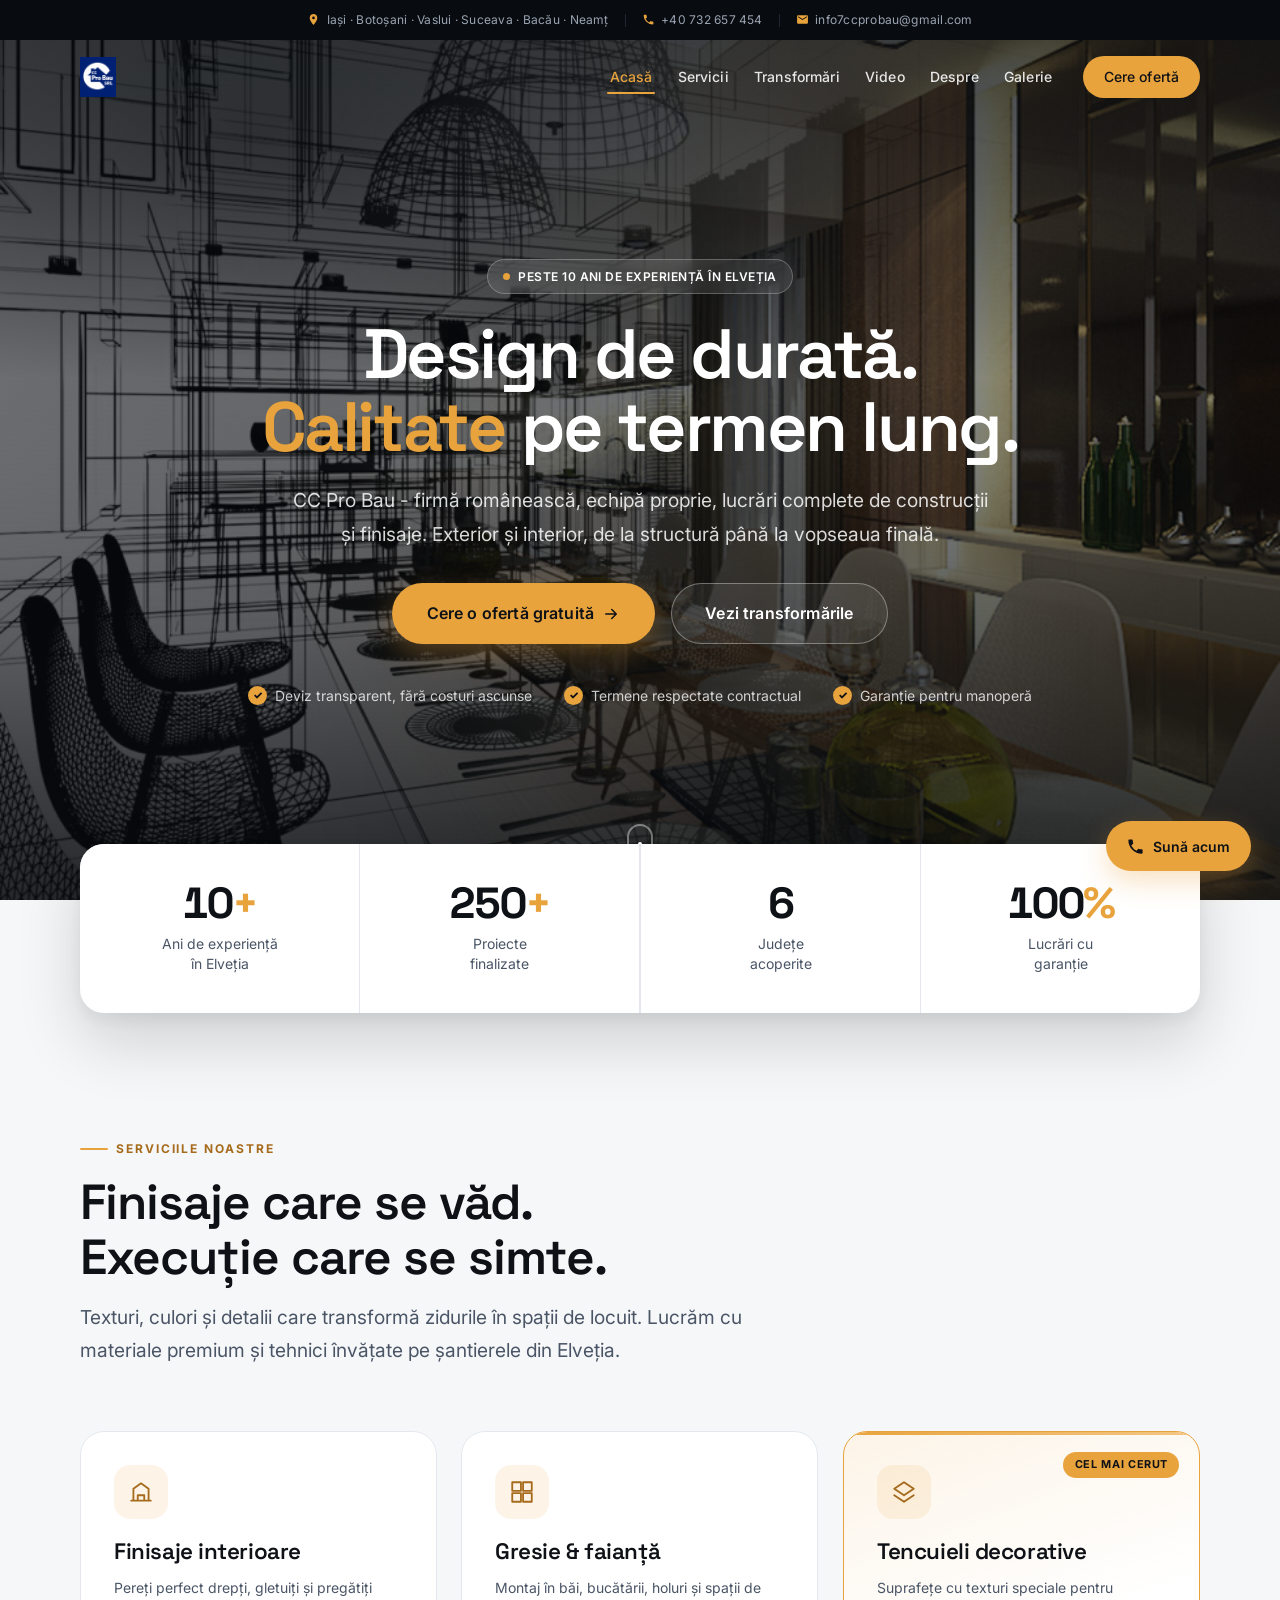
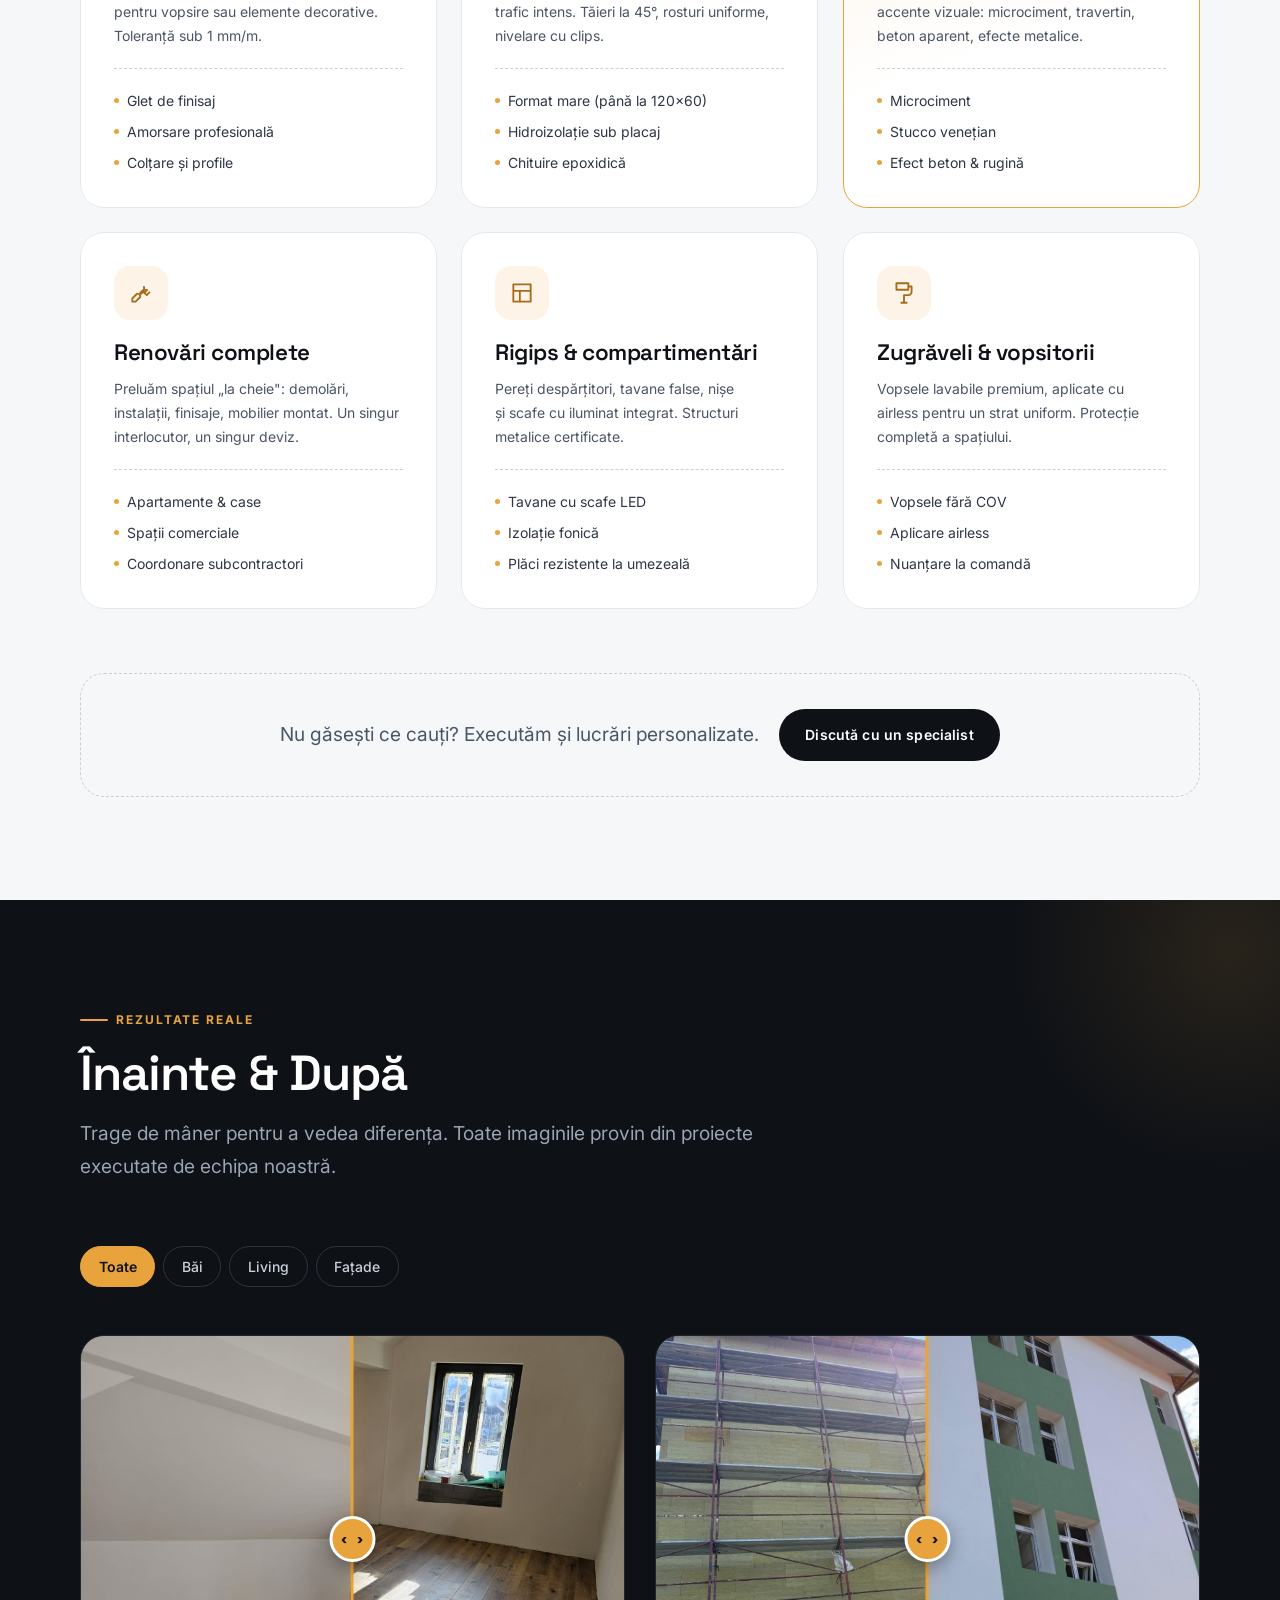
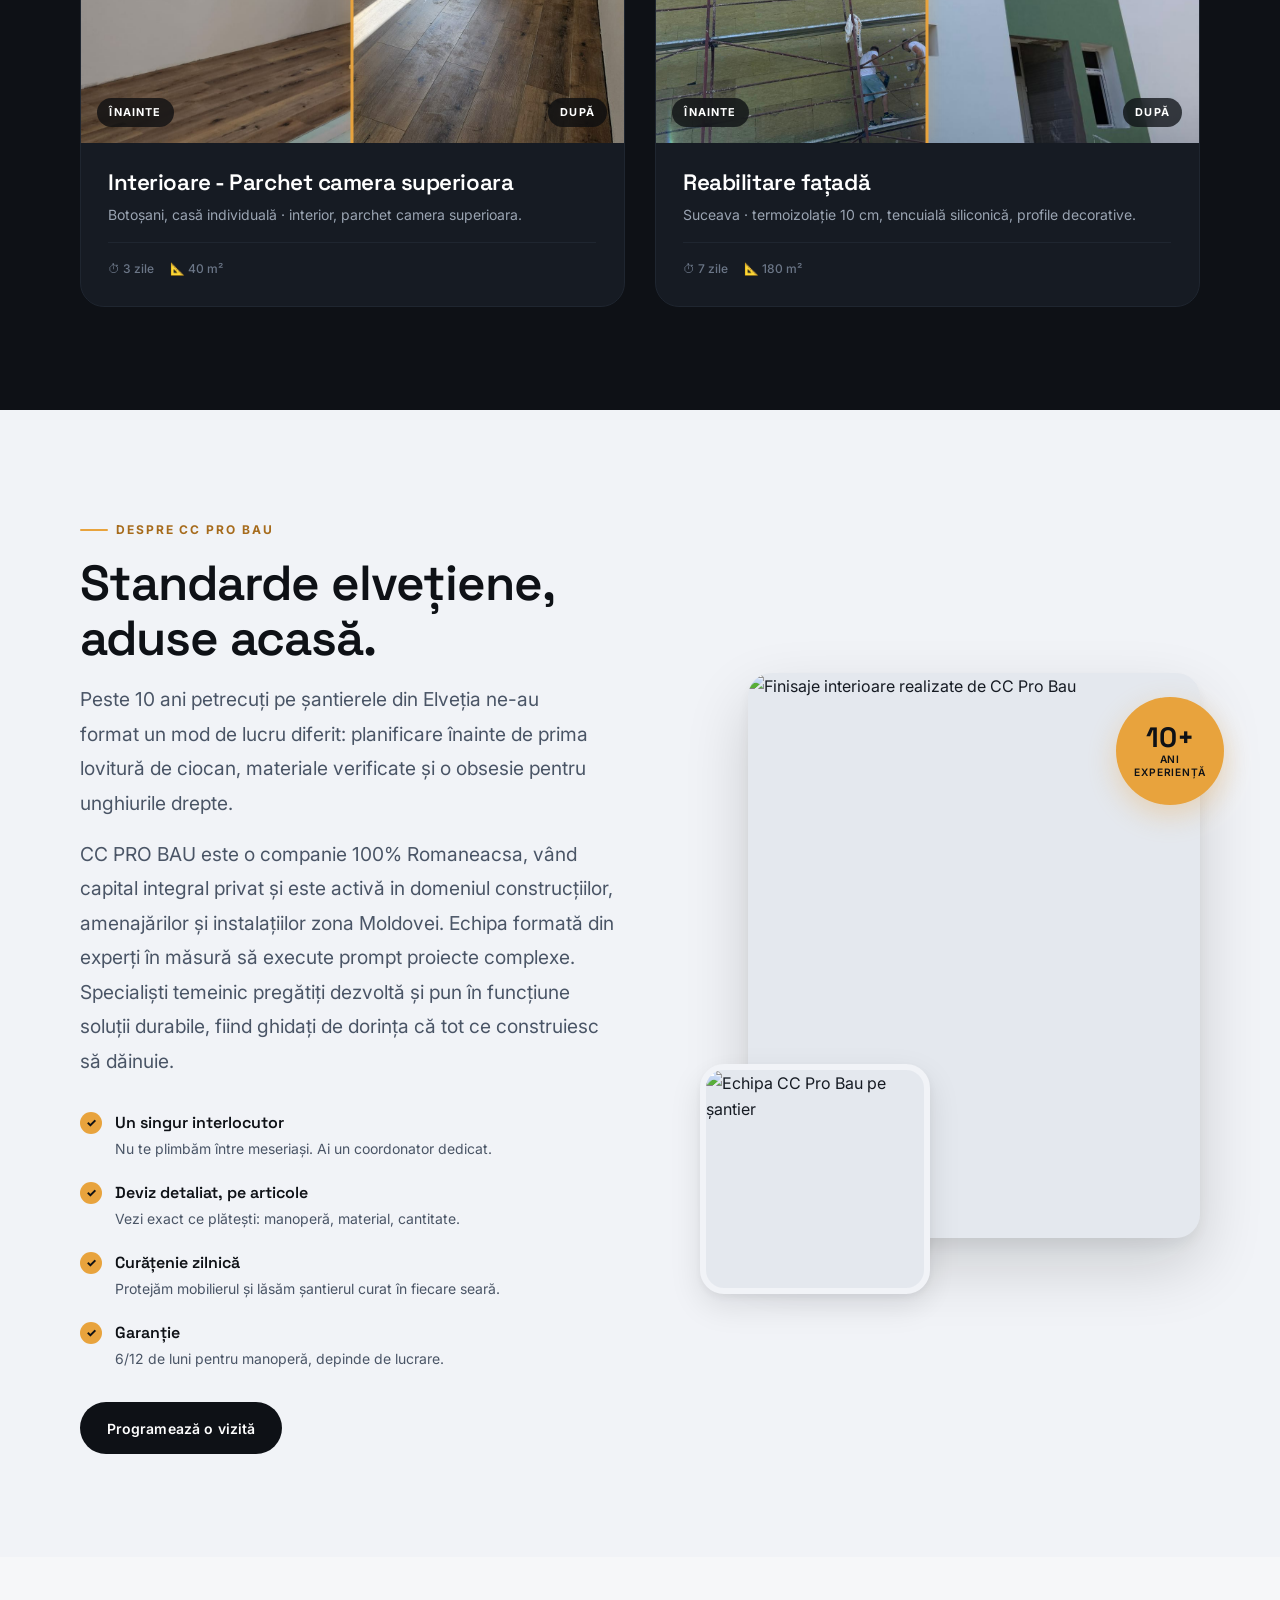
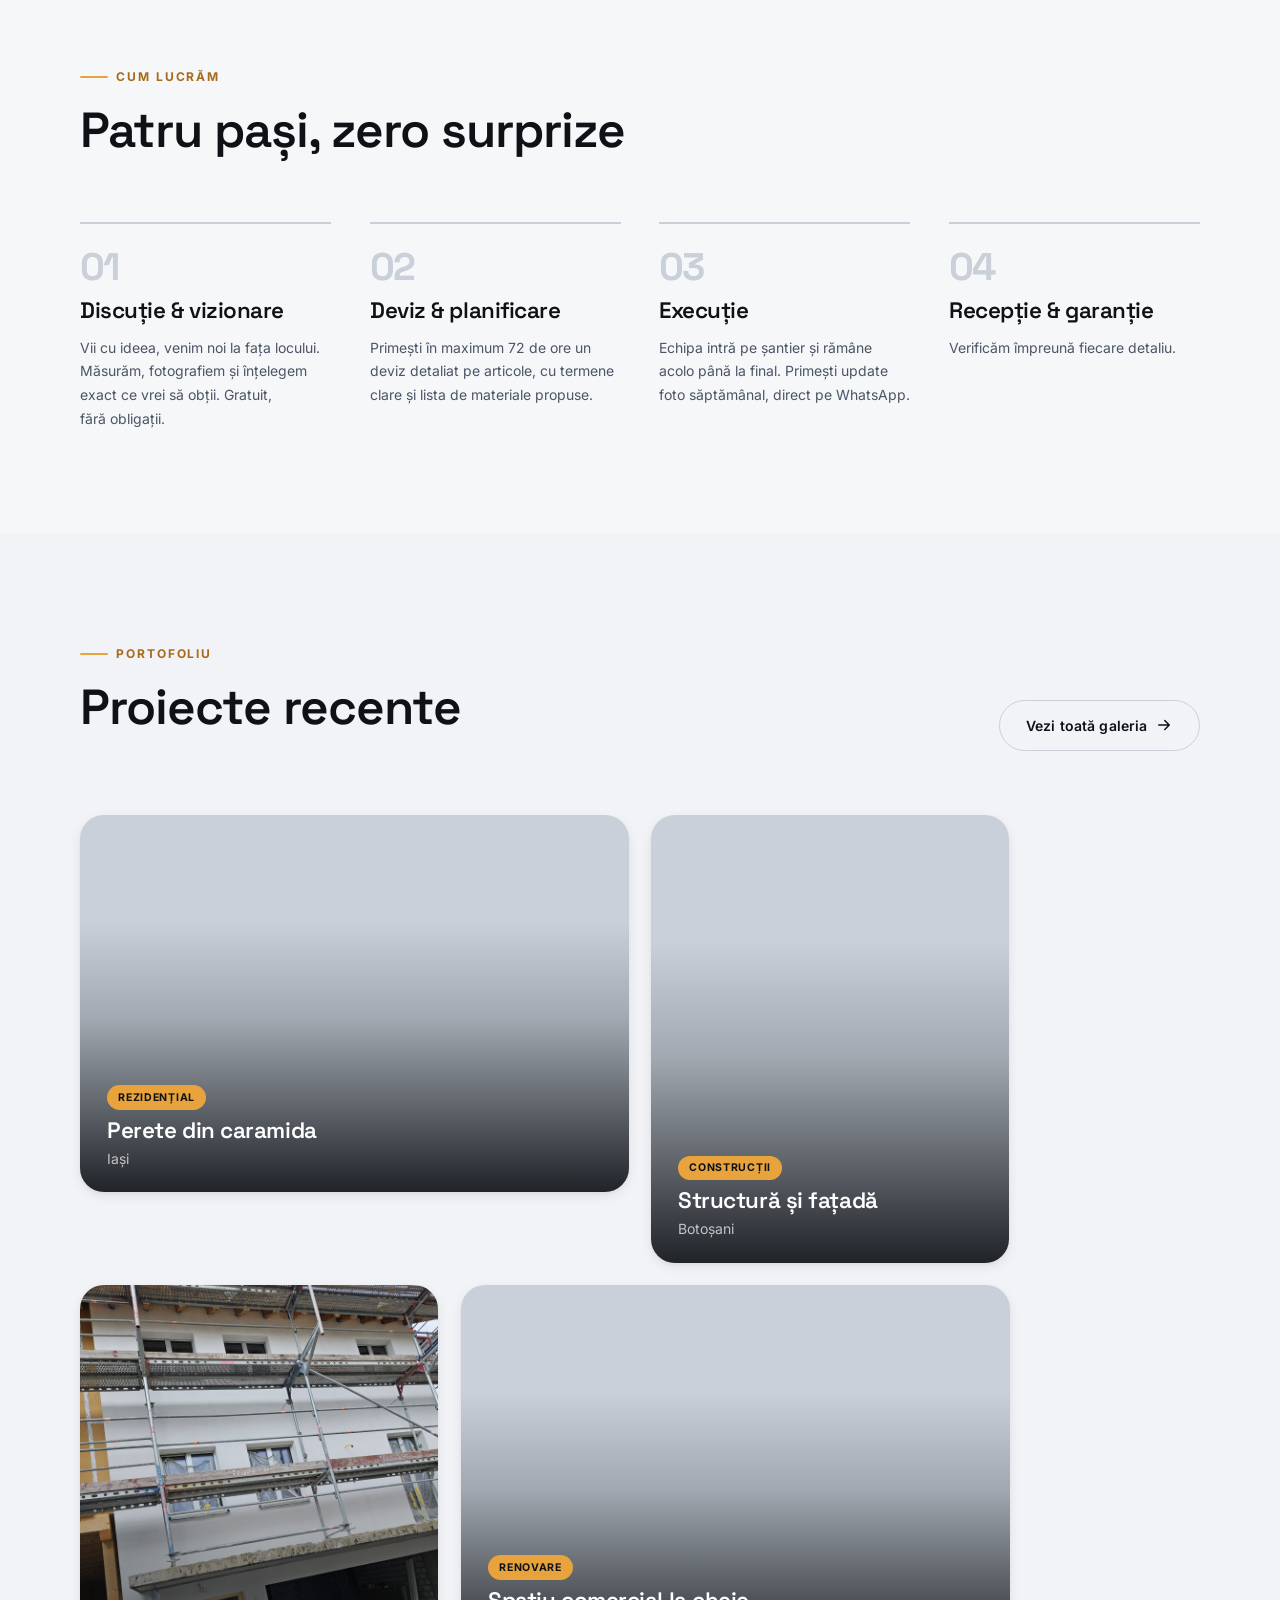
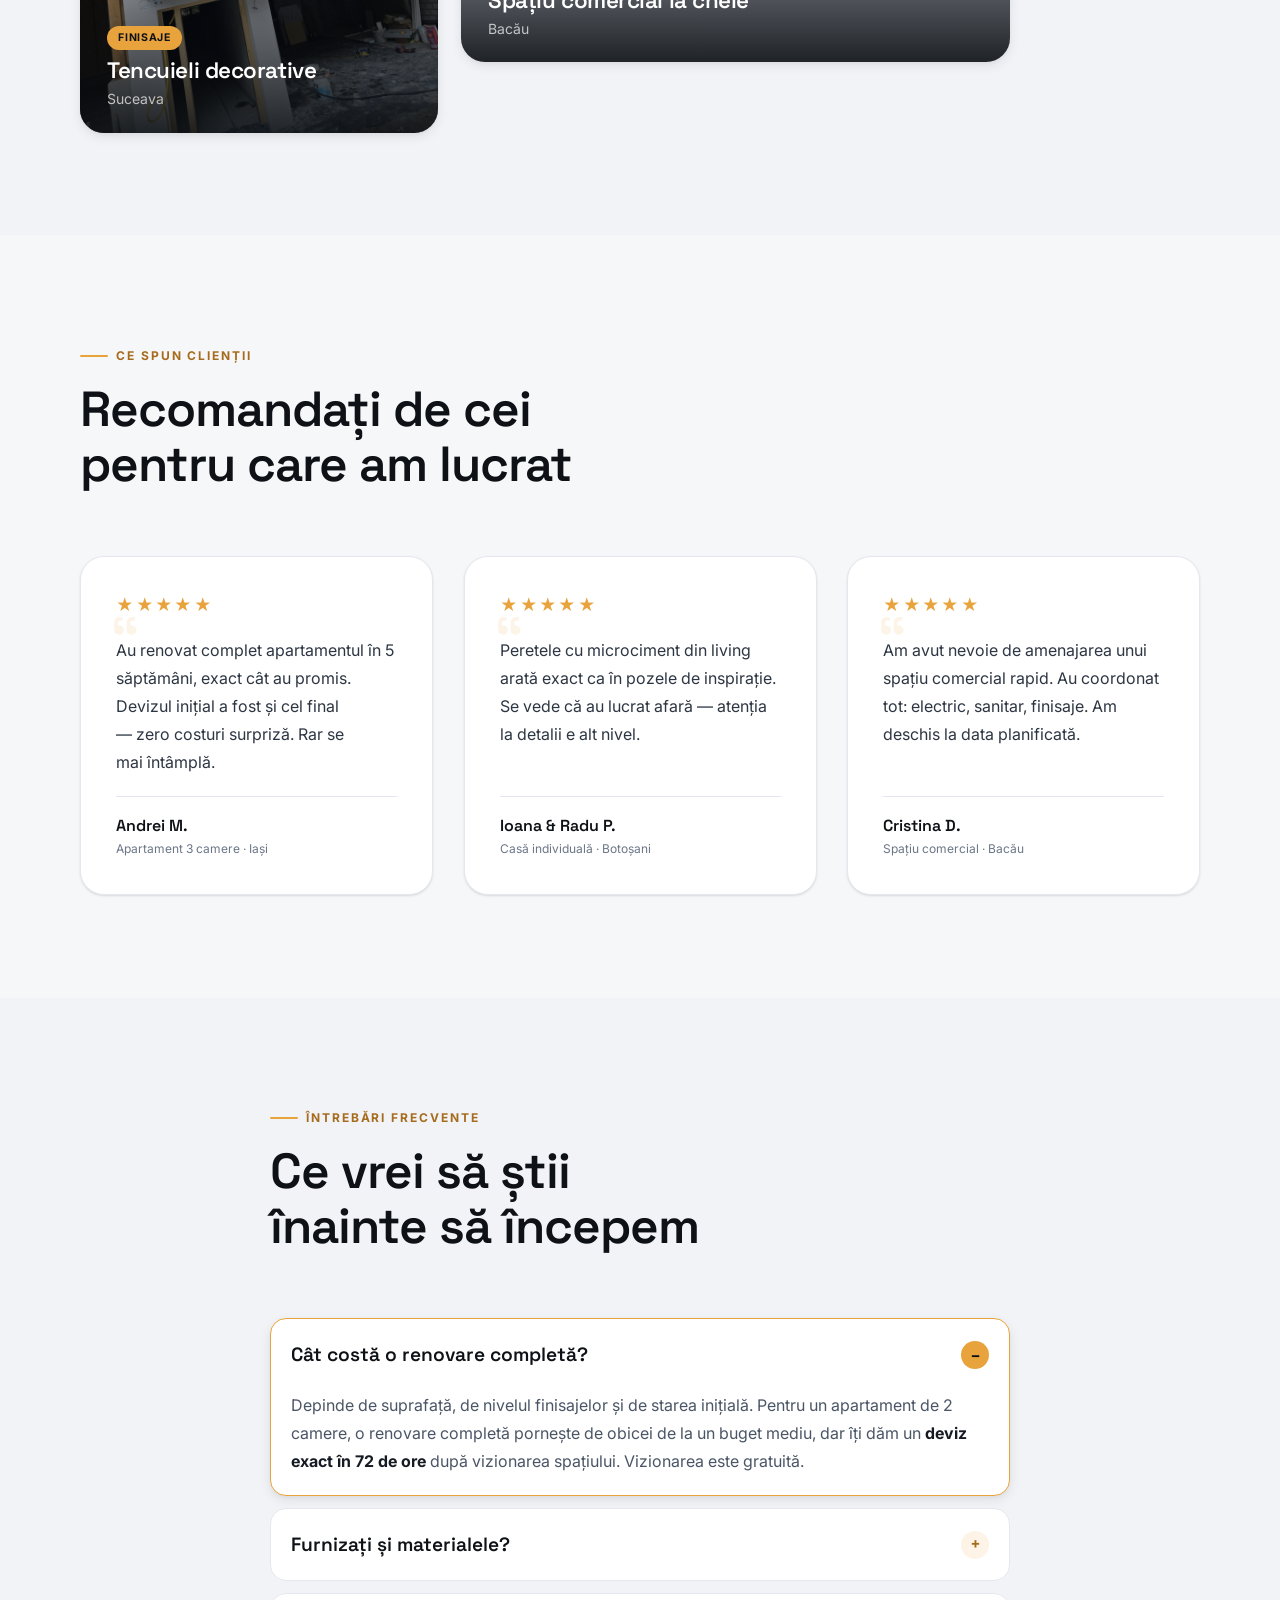
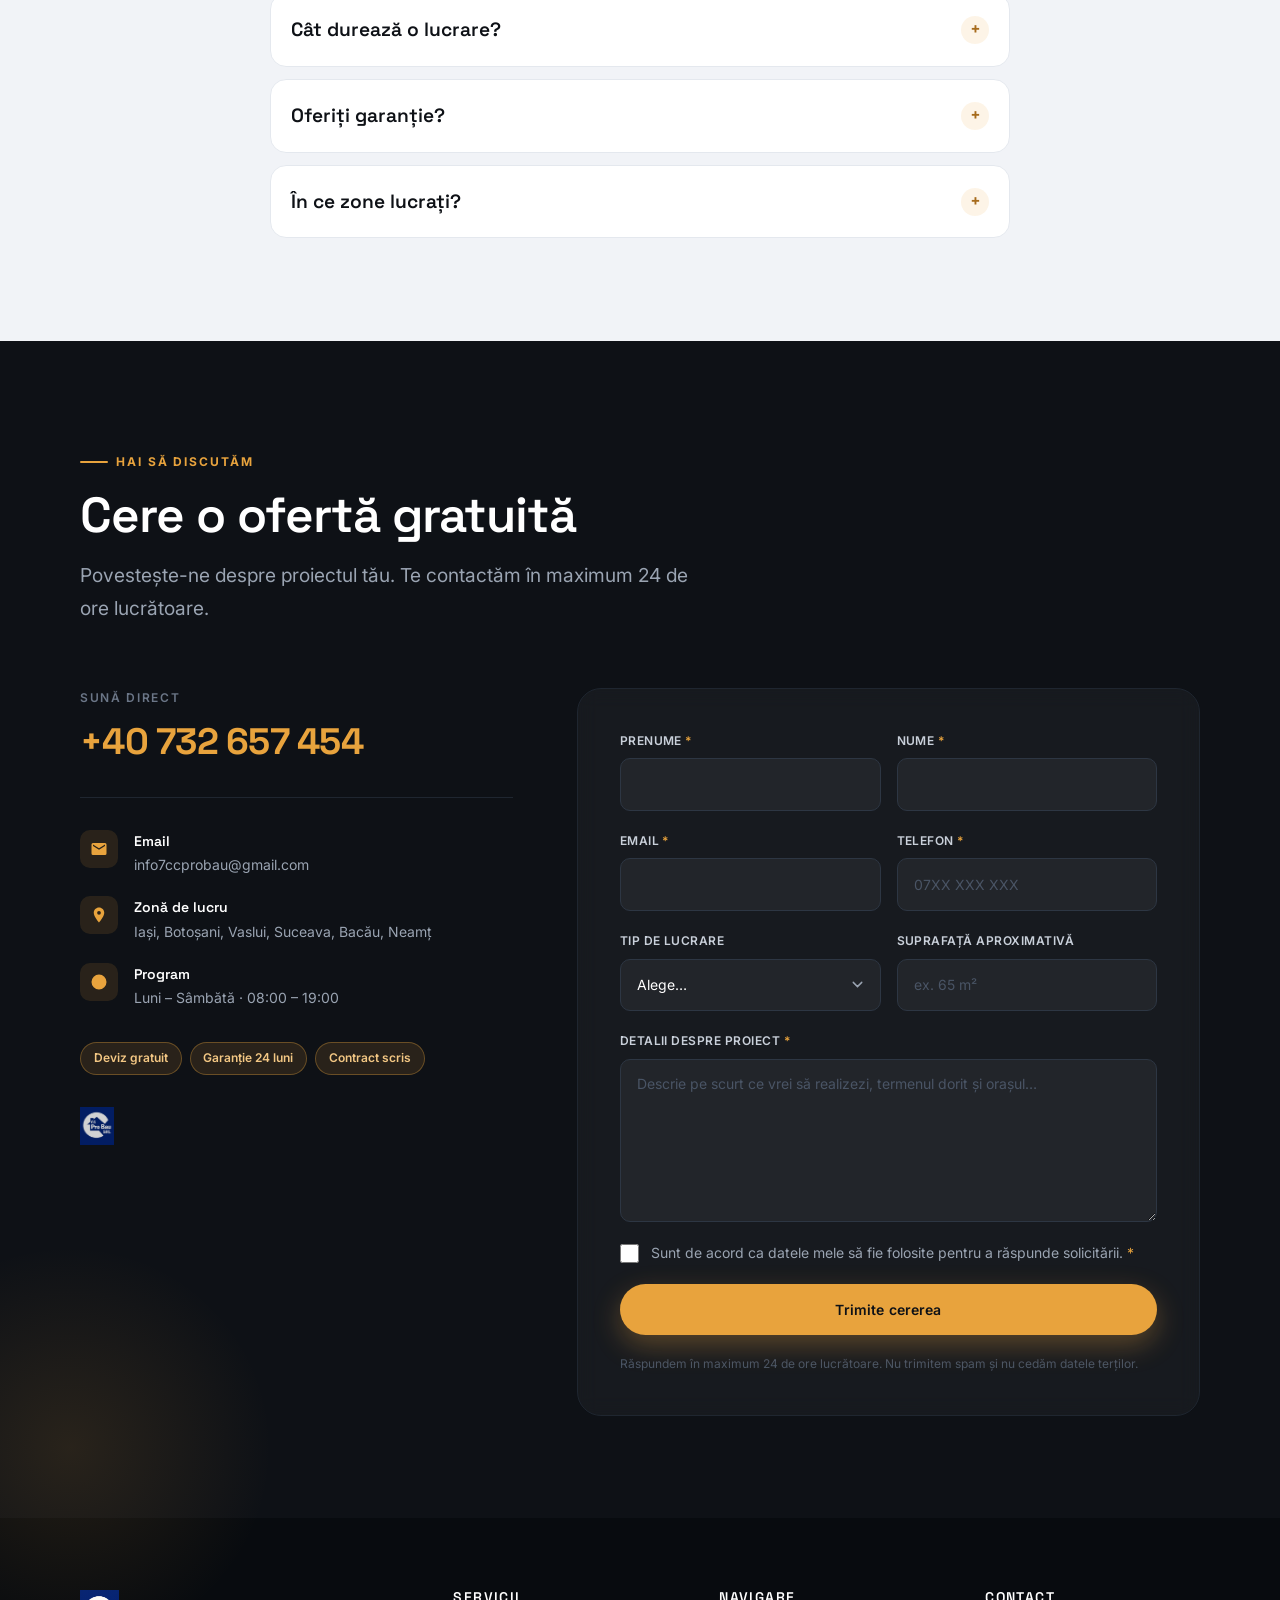
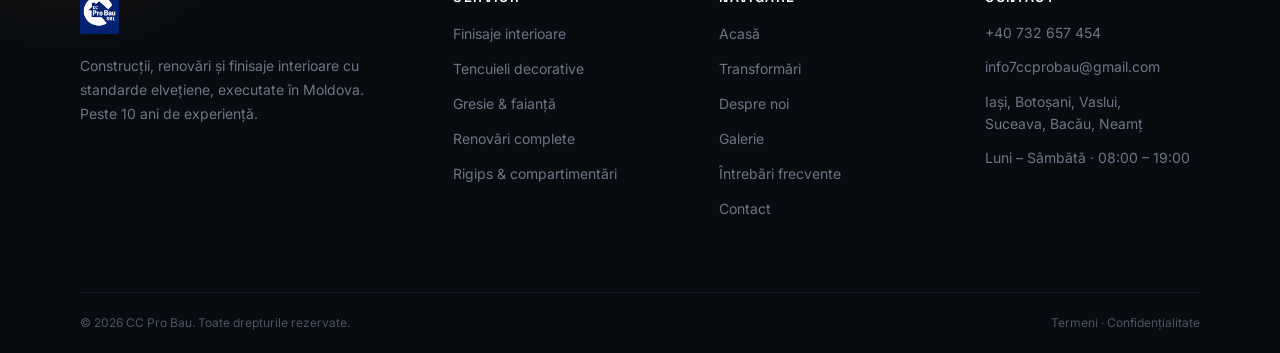
==== index.html @ f12c69a7 "Update index.html" ====
<!DOCTYPE html>
<html lang="ro">
<head>
<meta charset="UTF-8">
<meta name="google-site-verification" content="W3NEOUl6Hz8fsZ7mDpJtVQGZWOtBuNQO1QVzfgB6Xmc" />
<meta name="viewport" content="width=device-width, initial-scale=1.0">
<meta name="theme-color" content="#0E1116">
<meta name="robots" content="index, follow">

<title>CC Pro Bau - Construcții, renovări și finisaje interioare | Iași</title>

<meta name="description" content="CC Pro Bau: construcții, renovări și finisaje interioare cu peste 10 ani de experiență în Elveția. Tencuieli decorative, gresie și faianță, renovări complete în Iași, Botoșani, Vaslui, Suceava, Bacău și Neamț.">
<meta name="keywords" content="Constructii Iasi, renovari Iasi, finisaje interioare, tencuieli decorative, gresie faianta, amenajari interioare Botosani">
<meta name="author" content="CC Pro Bau">

<link rel="canonical" href="https://www.ccprobau.com/">
<link rel="icon" type="image/png" href="meta/logo/logo_ccprobau.png">
<link rel="apple-touch-icon" href="meta/logo/logo_ccprobau.png">

<!-- Fonturi -->
<link rel="preconnect" href="https://fonts.googleapis.com">
<link rel="preconnect" href="https://fonts.gstatic.com" crossorigin>
<link href="https://fonts.googleapis.com/css2?family=Inter:wght@400;500;600;700&family=Space+Grotesk:wght@500;600;700&display=swap" rel="stylesheet">

<!-- Preîncărcare imagine hero -->
<link rel="preload" as="image" href="meta/background/IMG_4096.jpeg">

<link rel="stylesheet" href="style.css">

<!-- Open Graph -->
<meta property="og:type" content="website">
<meta property="og:url" content="https://www.ccprobau.com/">
<meta property="og:title" content="CC Pro Bau - Construcții și finisaje interioare">
<meta property="og:description" content="Peste 10 ani de experiență în Elveția. Renovări complete, tencuieli decorative și finisaje premium în Iași, Botoșani, Vaslui, Suceava, Bacău și Neamț.">
<meta property="og:image" content="https://www.ccprobau.com/meta/logo/logo_ccprobau.png">
<meta property="og:image:alt" content="Logo CC Pro Bau">
<meta property="og:image:width" content="1200">
<meta property="og:image:height" content="630">
<meta property="og:locale" content="ro_RO">
<meta property="og:site_name" content="CC Pro Bau">

<!-- X / Twitter -->
<meta name="twitter:card" content="summary_large_image">
<meta name="twitter:title" content="CC Pro Bau - Construcții și finisaje interioare">
<meta name="twitter:description" content="Peste 10 ani de experiență în Elveția. Renovări și finisaje premium în Moldova.">
<meta name="twitter:image" content="https://www.ccprobau.com/meta/logo/logo_ccprobau.png">

<!-- Date structurate pentru Google -->
<script type="application/ld+json">
{
  "@context": "https://schema.org",
  "@type": "GeneralContractor",
  "name": "CC Pro Bau",
  "url": "https://www.ccprobau.com/",
  "logo": "https://www.ccprobau.com/meta/logo/logo_ccprobau.png",
  "image": "https://www.ccprobau.com/meta/logo/logo_ccprobau.png",
  "description": "Servicii de construcții, renovări și finisaje interioare cu peste 10 ani de experiență în Elveția.",
  "telephone": "+40732657454",
  "email": "info7ccprobau@gmail.com",
  "priceRange": "$$",
  "address": {
    "@type": "PostalAddress",
    "addressLocality": "Iași",
    "addressCountry": "RO"
  },
  "areaServed": [
    { "@type": "City", "name": "Iași" },
    { "@type": "City", "name": "Botoșani" },
    { "@type": "City", "name": "Vaslui" },
    { "@type": "City", "name": "Suceava" },
    { "@type": "City", "name": "Bacău" },
    { "@type": "City", "name": "Neamț" }
  ],
  "openingHoursSpecification": {
    "@type": "OpeningHoursSpecification",
    "dayOfWeek": ["Monday","Tuesday","Wednesday","Thursday","Friday","Saturday"],
    "opens": "08:00",
    "closes": "19:00"
  },
  "hasOfferCatalog": {
    "@type": "OfferCatalog",
    "name": "Servicii CC Pro Bau",
    "itemListElement": [
      { "@type": "Offer", "itemOffered": { "@type": "Service", "name": "Finisaje interioare" } },
      { "@type": "Offer", "itemOffered": { "@type": "Service", "name": "Tencuieli decorative" } },
      { "@type": "Offer", "itemOffered": { "@type": "Service", "name": "Montaj gresie și faianță" } },
      { "@type": "Offer", "itemOffered": { "@type": "Service", "name": "Renovări complete" } },
      { "@type": "Offer", "itemOffered": { "@type": "Service", "name": "Rigips și compartimentări" } },
      { "@type": "Offer", "itemOffered": { "@type": "Service", "name": "Zugrăveli și vopsitorii" } }
    ]
  }
}
</script>
</head>

<body>

<a class="skip-link" href="#continut">Sari la conținut</a>

<!-- ═══════════ TOP BAR ═══════════ -->
<div class="topbar">
  <div class="topbar__inner">
    <span class="topbar__item">
      <svg viewBox="0 0 24 24" aria-hidden="true"><path d="M12 2C8.1 2 5 5.1 5 9c0 5.2 7 13 7 13s7-7.8 7-13c0-3.9-3.1-7-7-7zm0 9.5A2.5 2.5 0 1 1 12 6.5a2.5 2.5 0 0 1 0 5z"/></svg>
      Iași · Botoșani · Vaslui · Suceava · Bacău · Neamț
    </span>
    <span class="topbar__sep" aria-hidden="true"></span>
    <a class="topbar__item topbar__item--link" href="tel:+40732657454">
      <svg viewBox="0 0 24 24" aria-hidden="true"><path d="M6.6 10.8a15.1 15.1 0 0 0 6.6 6.6l2.2-2.2c.3-.3.7-.4 1-.2 1.2.4 2.4.6 3.6.6.6 0 1 .4 1 1V20c0 .6-.4 1-1 1A17 17 0 0 1 3 4c0-.6.4-1 1-1h3.5c.6 0 1 .4 1 1 0 1.3.2 2.5.6 3.6.1.4 0 .8-.2 1l-2.3 2.2z"/></svg>
      +40 732 657 454
    </a>
    <span class="topbar__sep" aria-hidden="true"></span>
    <a class="topbar__item topbar__item--link" href="mailto:info7ccprobau@gmail.com">
      <svg viewBox="0 0 24 24" aria-hidden="true"><path d="M20 4H4a2 2 0 0 0-2 2v12a2 2 0 0 0 2 2h16a2 2 0 0 0 2-2V6a2 2 0 0 0-2-2zm0 4-8 5-8-5V6l8 5 8-5v2z"/></svg>
      info7ccprobau@gmail.com
    </a>
  </div>
</div>

<!-- ═══════════ HEADER ═══════════ -->
<header class="site-header" id="siteHeader">
  <div class="site-header__inner">

    <div class="logo">
      <a href="#acasa" aria-label="CC Pro Bau — Acasă">
        <img src="meta/logo/logo_ccprobau.png" alt="Logo CC Pro Bau" width="160" height="42">
      </a>
    </div>

    <button class="nav-toggle" id="navToggle" type="button"
            aria-expanded="false" aria-controls="mainNav" aria-label="Deschide meniul">
      <span class="nav-toggle__bar"></span>
      <span class="nav-toggle__bar"></span>
      <span class="nav-toggle__bar"></span>
    </button>

    <nav class="main-nav" id="mainNav" aria-label="Navigație principală">
      <a href="#acasa" class="is-current">Acasă</a>
      <a href="#servicii">Servicii</a>
      <a href="#transformari">Transformări</a>
      <a href="#video">Video</a>
      <a href="#despre">Despre</a>
      <a href="galerie.html">Galerie</a>
      <a href="#contact" class="main-nav__cta">Cere ofertă</a>
    </nav>

  </div>
  <div class="scroll-progress" id="scrollProgress" aria-hidden="true"></div>
</header>


<main id="continut">

  <!-- ═══════════ HERO ═══════════ -->
  <section id="acasa" class="hero">
    <div class="hero__media" aria-hidden="true">
      <img src="meta/background/IMG_4030.jpeg" alt="" fetchpriority="high">
    </div>
    <div class="hero__overlay" aria-hidden="true"></div>

    <div class="hero__content">
      <span class="badge badge--light" data-reveal>
        <span class="badge__dot"></span>
        Peste 10 ani de experiență în Elveția
      </span>

      <h1 data-reveal data-reveal-delay="80">
        Design de durată.<br>
        <em>Calitate</em> pe termen lung.
      </h1>

      <p data-reveal data-reveal-delay="160">
         CC Pro Bau - firmă românească, echipă proprie, lucrări complete de
         construcții și finisaje. Exterior și interior, de la structură până la
         vopseaua finală.
      </p>

      <div class="hero__actions" data-reveal data-reveal-delay="240">
        <a href="#contact" class="btn btn--primary btn--lg">
          Cere o ofertă gratuită
          <svg viewBox="0 0 24 24" aria-hidden="true"><path d="M5 12h13M13 6l6 6-6 6" fill="none" stroke="currentColor" stroke-width="2" stroke-linecap="round" stroke-linejoin="round"/></svg>
        </a>
        <a href="#transformari" class="btn btn--ghost btn--lg">
          Vezi transformările
        </a>
      </div>

      <ul class="hero__points" data-reveal data-reveal-delay="320">
        <li>Deviz transparent, fără costuri ascunse</li>
        <li>Termene respectate contractual</li>
        <li>Garanție pentru manoperă</li>
      </ul>
    </div>

    <a class="hero__scroll" href="#incredere" aria-label="Derulează în jos">
      <span></span>
    </a>
  </section>


  <!-- ═══════════ BANDĂ DE ÎNCREDERE ═══════════ -->
  <section id="incredere" class="trust">
    <div class="container">
      <div class="trust__grid">

        <div class="trust__item" data-reveal>
          <span class="trust__num" data-count="10" data-suffix="+">0</span>
          <span class="trust__label">Ani de experiență<br>în Elveția</span>
        </div>

        <div class="trust__item" data-reveal data-reveal-delay="80">
          <span class="trust__num" data-count="250" data-suffix="+">0</span>
          <span class="trust__label">Proiecte<br>finalizate</span>
        </div>

        <div class="trust__item" data-reveal data-reveal-delay="160">
          <span class="trust__num" data-count="6" data-suffix="">0</span>
          <span class="trust__label">Județe<br>acoperite</span>
        </div>

        <div class="trust__item" data-reveal data-reveal-delay="240">
          <span class="trust__num" data-count="100" data-suffix="%">0</span>
          <span class="trust__label">Lucrări cu<br>garanție </span>
        </div>

      </div>
    </div>
  </section>


  <!-- ═══════════ SERVICII ═══════════ -->
  <section id="servicii" class="services section">
    <div class="container">

      <header class="section-head" data-reveal>
        <span class="section-label">Serviciile noastre</span>
        <h2 class="section-title">Finisaje care se văd. Execuție care se simte.</h2>
        <p class="section-sub">
          Texturi, culori și detalii care transformă zidurile în spații de locuit.
          Lucrăm cu materiale premium și tehnici învățate pe șantierele din Elveția.
        </p>
      </header>

      <div class="services__grid">

        <article class="s-card" data-reveal>
          <div class="s-card__icon">
            <svg viewBox="0 0 24 24" aria-hidden="true"><path d="M3 20h18M5 20V9l7-5 7 5v11M9 20v-5h6v5"/></svg>
          </div>
          <h3>Finisaje interioare</h3>
          <p>Pereți perfect drepți, gletuiți și pregătiți pentru vopsire sau elemente decorative. Toleranță sub 1&nbsp;mm/m.</p>
          <ul class="s-card__list">
            <li>Glet de finisaj</li>
            <li>Amorsare profesională</li>
            <li>Colțare și profile</li>
          </ul>
        </article>

        <article class="s-card" data-reveal data-reveal-delay="60">
          <div class="s-card__icon">
            <svg viewBox="0 0 24 24" aria-hidden="true"><path d="M3 3h8v8H3zM13 3h8v8h-8zM3 13h8v8H3zM13 13h8v8h-8z"/></svg>
          </div>
          <h3>Gresie &amp; faianță</h3>
          <p>Montaj în băi, bucătării, holuri și spații de trafic intens. Tăieri la 45°, rosturi uniforme, nivelare cu clips.</p>
          <ul class="s-card__list">
            <li>Format mare (până la 120×60)</li>
            <li>Hidroizolație sub placaj</li>
            <li>Chituire epoxidică</li>
          </ul>
        </article>

        <article class="s-card s-card--featured" data-reveal data-reveal-delay="120">
          <span class="s-card__tag">Cel mai cerut</span>
          <div class="s-card__icon">
            <svg viewBox="0 0 24 24" aria-hidden="true"><path d="M12 3l9 6-9 6-9-6 9-6zM3 15l9 6 9-6"/></svg>
          </div>
          <h3>Tencuieli decorative</h3>
          <p>Suprafețe cu texturi speciale pentru accente vizuale: microciment, travertin, beton aparent, efecte metalice.</p>
          <ul class="s-card__list">
            <li>Microciment</li>
            <li>Stucco venețian</li>
            <li>Efect beton &amp; rugină</li>
          </ul>
        </article>

        <article class="s-card" data-reveal data-reveal-delay="180">
          <div class="s-card__icon">
            <svg viewBox="0 0 24 24" aria-hidden="true"><path d="M14.7 6.3a5 5 0 0 1-6.4 6.4L4 17v3h3l4.3-4.3a5 5 0 0 1 6.4-6.4l-2.5 2.5 2.1 2.1 2.5-2.5"/></svg>
          </div>
          <h3>Renovări complete</h3>
          <p>Preluăm spațiul „la cheie": demolări, instalații, finisaje, mobilier montat. Un singur interlocutor, un singur deviz.</p>
          <ul class="s-card__list">
            <li>Apartamente &amp; case</li>
            <li>Spații comerciale</li>
            <li>Coordonare subcontractori</li>
          </ul>
        </article>

        <article class="s-card" data-reveal data-reveal-delay="240">
          <div class="s-card__icon">
            <svg viewBox="0 0 24 24" aria-hidden="true"><path d="M4 4h16v16H4zM4 10h16M10 10v10"/></svg>
          </div>
          <h3>Rigips &amp; compartimentări</h3>
          <p>Pereți despărțitori, tavane false, nișe și scafe cu iluminat integrat. Structuri metalice certificate.</p>
          <ul class="s-card__list">
            <li>Tavane cu scafe LED</li>
            <li>Izolație fonică</li>
            <li>Plăci rezistente la umezeală</li>
          </ul>
        </article>

        <article class="s-card" data-reveal data-reveal-delay="300">
          <div class="s-card__icon">
            <svg viewBox="0 0 24 24" aria-hidden="true"><path d="M5 3h11v6H5zM16 6h3v5a3 3 0 0 1-3 3h-4M12 14v7M9.5 21h5"/></svg>
          </div>
          <h3>Zugrăveli &amp; vopsitorii</h3>
          <p>Vopsele lavabile premium, aplicate cu airless pentru un strat uniform. Protecție completă a spațiului.</p>
          <ul class="s-card__list">
            <li>Vopsele fără COV</li>
            <li>Aplicare airless</li>
            <li>Nuanțare la comandă</li>
          </ul>
        </article>

      </div>

      <div class="services__cta" data-reveal>
        <p>Nu găsești ce cauți? Executăm și lucrări personalizate.</p>
        <a href="#contact" class="btn btn--dark">Discută cu un specialist</a>
      </div>

    </div>
  </section>

  <!-- ═══════════ INAINTE / DUPA ═══════════ -->
  <section id="transformari" class="ba-section section section--dark">
    <div class="container">

      <header class="section-head section-head--light" data-reveal>
        <span class="section-label">Rezultate reale</span>
        <h2 class="section-title">Înainte &amp; După</h2>
        <p class="section-sub">
          Trage de mâner pentru a vedea diferența. Toate imaginile provin din
          proiecte executate de echipa noastră.
        </p>
      </header>

      <!-- Filtre -->
      <div class="ba-filters" role="group" aria-label="Filtrează transformările" data-reveal>
        <button type="button" class="chip is-active" data-ba-filter="all" aria-pressed="true">Toate</button>
        <button type="button" class="chip" data-ba-filter="baie" aria-pressed="false">Băi</button>
        <button type="button" class="chip" data-ba-filter="living" aria-pressed="false">Living</button>
        <button type="button" class="chip" data-ba-filter="fatada" aria-pressed="false">Fațade</button>
      </div>

      <div class="ba-grid" id="baGrid">

        <!-- Card 1 -->
        <article class="ba-card" data-ba-cat="baie" data-reveal>
          <div class="ba" data-ba>
            <img class="ba__img ba__img--after"
                 src="meta/ba/proiect1-dupa.jpg"
                 alt="Baie modernă după renovare — CC Pro Bau"
                 loading="lazy" decoding="async">
            <img class="ba__img ba__img--before"
                 src="meta/ba/proiect1-inainte.jpg"
                 alt="Baie înainte de renovare" loading="lazy" decoding="async">
            <span class="ba__tag ba__tag--l">Înainte</span>
            <span class="ba__tag ba__tag--r">După</span>
            <div class="ba__handle" role="slider"
                 aria-label="Poziție comparație" aria-valuemin="0"
                 aria-valuemax="100" aria-valuenow="50" tabindex="0">
              <span class="ba__grip" aria-hidden="true"></span>
            </div>
          </div>
          <div class="ba-card__body">
            <h3>Renovare completă baie</h3>
            <p>Iași, apartament 3 camere · hidroizolație, gresie format mare, mobilier suspendat.</p>
            <div class="ba-card__meta">
              <span>⏱ 14 zile</span>
              <span>📐 6 m²</span>
            </div>
          </div>
        </article>

        <!-- Card 2 -->
        <article class="ba-card" data-ba-cat="living" data-reveal data-reveal-delay="80">
          <div class="ba" data-ba>
            <img class="ba__img ba__img--after"
                 src="meta/ba/finalfaracalin.jpg"
                 alt="Living finisat -> CC Pro Bau"
                 loading="lazy" decoding="async">
            <img class="ba__img ba__img--before"
                 src="meta/ba/in_mijlocul_lucrarii.jpg"
                 alt="Living înainte de renovare" loading="lazy" decoding="async">
            <span class="ba__tag ba__tag--l">Înainte</span>
            <span class="ba__tag ba__tag--r">După</span>
            <div class="ba__handle" role="slider"
                 aria-label="Poziție comparație" aria-valuemin="0"
                 aria-valuemax="100" aria-valuenow="50" tabindex="0">
              <span class="ba__grip" aria-hidden="true"></span>
            </div>
          </div>
          <div class="ba-card__body">
            <h3>Interioare - Parchet camera superioara</h3>
            <p>Botoșani, casă individuală · interior, parchet camera superioara.</p>
            <div class="ba-card__meta">
              <span>⏱ 3 zile</span>
              <span>📐 40 m²</span>
            </div>
          </div>
        </article>

        <!-- Card 3 -->
        <article class="ba-card" data-ba-cat="fatada" data-reveal data-reveal-delay="160">
          <div class="ba" data-ba>
            <img class="ba__img ba__img--after"
                 src="meta/ba/2363f428-1316-4baf-902e-36f4f9b85926.jpeg"
                 alt="Fațadă reabilitată termic — CC Pro Bau"
                 loading="lazy" decoding="async">
            <img class="ba__img ba__img--before"
                 src="meta/ba/10ebf4c0-c1bb-4515-8c61-d8a8359d82c5.jpeg"
                 alt="Fațadă înainte de reabilitare" loading="lazy" decoding="async">
            <span class="ba__tag ba__tag--l">Înainte</span>
            <span class="ba__tag ba__tag--r">După</span>
            <div class="ba__handle" role="slider"
                 aria-label="Poziție comparație" aria-valuemin="0"
                 aria-valuemax="100" aria-valuenow="50" tabindex="0">
              <span class="ba__grip" aria-hidden="true"></span>
            </div>
          </div>
          <div class="ba-card__body">
            <h3>Reabilitare fațadă</h3>
            <p>Suceava · termoizolație 10 cm, tencuială siliconică, profile decorative.</p>
            <div class="ba-card__meta">
              <span>⏱ 7 zile</span>
              <span>📐 180 m²</span>
            </div>
          </div>
        </article>

      </div>
    </div>
  </section>


  <!-- ═══════════ SHOWCASE VIDEO INTERACTIV ═══════════ -->
  <section id="video" class="showcase section">
    <div class="container">

      <header class="section-head" data-reveal>
        <span class="section-label">Din șantier</span>
        <h2 class="section-title">Vezi cum lucrăm</h2>
        <p class="section-sub">
          Filmări reale de pe șantierele noastre. Alege un clip din listă
          sau lasă playlistul să ruleze.
        </p>
      </header>

      <div class="showcase__layout" data-reveal>

        <!-- Player -->
        <div class="player">
          <div class="player__frame">
            <video id="showcaseVideo"
                   playsinline
                   preload="metadata"
                   poster="meta/posters/video1.jpg"
                   aria-label="Player video proiecte CC Pro Bau"></video>

            <button class="player__big" id="playerBig" type="button" aria-label="Redă videoclipul">
              <svg viewBox="0 0 24 24" aria-hidden="true"><path d="M8 5v14l11-7z"/></svg>
            </button>

            <div class="player__bar" id="playerBar">
              <button class="player__btn" id="btnPlay" type="button" aria-label="Redă / Pauză">
                <svg class="ico-play"  viewBox="0 0 24 24" aria-hidden="true"><path d="M8 5v14l11-7z"/></svg>
                <svg class="ico-pause" viewBox="0 0 24 24" aria-hidden="true"><path d="M6 5h4v14H6zM14 5h4v14h-4z"/></svg>
              </button>

              <div class="player__progress" id="playerProgress"
                   role="slider" aria-label="Progres video"
                   aria-valuemin="0" aria-valuemax="100" aria-valuenow="0" tabindex="0">
                <div class="player__buffer" id="playerBuffer"></div>
                <div class="player__played" id="playerPlayed"></div>
              </div>

              <span class="player__time" id="playerTime">0:00 / 0:00</span>

              <button class="player__btn" id="btnMute" type="button" aria-label="Sunet pornit / oprit">
                <svg class="ico-muted" viewBox="0 0 24 24" aria-hidden="true"><path d="M4 9v6h4l5 4V5L8 9H4zM17 9l4 6M21 9l-4 6"/></svg>
                <svg class="ico-sound" viewBox="0 0 24 24" aria-hidden="true"><path d="M4 9v6h4l5 4V5L8 9H4zM16.5 8.5a5 5 0 0 1 0 7M19 6a8 8 0 0 1 0 12"/></svg>
              </button>

              <button class="player__btn" id="btnFull" type="button" aria-label="Ecran complet">
                <svg viewBox="0 0 24 24" aria-hidden="true"><path d="M4 9V4h5M20 9V4h-5M4 15v5h5M20 15v5h-5"/></svg>
              </button>
            </div>
          </div>

          <div class="player__caption">
            <h3 id="playerTitle">Se încarcă…</h3>
            <p id="playerDesc"></p>
          </div>
        </div>

        <!-- Playlist -->
        <aside class="playlist" aria-label="Listă videoclipuri">
          <div class="playlist__head">
            <span>Playlist</span>
            <label class="switch">
              <input type="checkbox" id="autoplayToggle" checked>
              <span class="switch__track"><span class="switch__thumb"></span></span>
              <span class="switch__text">Redare automată</span>
            </label>
          </div>
          <ol class="playlist__items" id="playlistItems">
            <!-- generat de script.js -->
          </ol>
        </aside>

      </div>
    </div>
  </section>


  <!-- ═══════════ DESPRE ═══════════ -->
  <section id="despre" class="about section section--alt">
    <div class="container">
      <div class="about__grid">

        <div class="about__text" data-reveal>
          <span class="section-label">Despre CC Pro Bau</span>
          <h2 class="section-title">Standarde elvețiene,<br>aduse acasă.</h2>

          <p>
            Peste 10 ani petrecuți pe șantierele din Elveția ne-au format un mod
            de lucru diferit: planificare înainte de prima lovitură de ciocan,
            materiale verificate și o obsesie pentru unghiurile drepte.
          </p>
          <p>
           CC PRO BAU este o companie 100% Romaneacsa, vând capital integral privat și este activă in domeniul construcțiilor,
           amenajărilor și instalațiilor zona Moldovei. Echipa formată din experți în măsură să execute prompt proiecte complexe.
           Specialiști temeinic pregătiți dezvoltă și pun în funcțiune soluții durabile, fiind ghidați de dorința că tot ce construiesc să dăinuie.
          </p>

          <ul class="about__list">
            <li>
              <strong>Un singur interlocutor</strong>
              Nu te plimbăm între meseriași. Ai un coordonator dedicat.
            </li>
            <li>
              <strong>Deviz detaliat, pe articole</strong>
              Vezi exact ce plătești: manoperă, material, cantitate.
            </li>
            <li>
              <strong>Curățenie zilnică</strong>
              Protejăm mobilierul și lăsăm șantierul curat în fiecare seară.
            </li>
            <li>
              <strong>Garanție </strong>
              6/12 de luni pentru manoperă, depinde de lucrare.
            </li>
          </ul>

          <a href="#contact" class="btn btn--dark">Programează o vizită</a>
        </div>

        <div class="about__visual" data-reveal data-reveal-delay="120">
          <figure class="about__photo about__photo--main">
            <img src="meta/PHOTO-2026-09-03-15-33-17 2.jpg"
                 alt="Finisaje interioare realizate de CC Pro Bau"
                 loading="lazy" decoding="async">
          </figure>
          <figure class="about__photo about__photo--sub">
            <img src="meta/PHOTO_experienta_2.jpg"
                 alt="Echipa CC Pro Bau pe șantier"
                 loading="lazy" decoding="async">
          </figure>
          <div class="about__stamp">
            <span class="about__stamp-num">10+</span>
            <span class="about__stamp-txt">ani<br>experiență</span>
          </div>
        </div>

      </div>
    </div>
  </section>


  <!-- ═══════════ PROCES ═══════════ -->
  <section id="proces" class="process section">
    <div class="container">

      <header class="section-head" data-reveal>
        <span class="section-label">Cum lucrăm</span>
        <h2 class="section-title">Patru pași, zero surprize</h2>
      </header>

      <ol class="process__list">

        <li class="process__step" data-reveal>
          <span class="process__num">01</span>
          <h3>Discuție &amp; vizionare</h3>
          <p>Vii cu ideea, venim noi la fața locului. Măsurăm, fotografiem și înțelegem exact ce vrei să obții. Gratuit, fără obligații.</p>
        </li>

        <li class="process__step" data-reveal data-reveal-delay="80">
          <span class="process__num">02</span>
          <h3>Deviz &amp; planificare</h3>
          <p>Primești în maximum 72 de ore un deviz detaliat pe articole, cu termene clare și lista de materiale propuse.</p>
        </li>

        <li class="process__step" data-reveal data-reveal-delay="160">
          <span class="process__num">03</span>
          <h3>Execuție</h3>
          <p>Echipa intră pe șantier și rămâne acolo până la final. Primești update foto săptămânal, direct pe WhatsApp.</p>
        </li>

        <li class="process__step" data-reveal data-reveal-delay="240">
          <span class="process__num">04</span>
          <h3>Recepție &amp; garanție</h3>
          <p>Verificăm împreună fiecare detaliu.</p>
        </li>

      </ol>
    </div>
  </section>

  <!-- ═══════════ PROIECTE RECENTE ═══════════ -->
  <section id="proiecte" class="projects section section--alt">
    <div class="container">

      <header class="section-head section-head--split" data-reveal>
        <div>
          <span class="section-label">Portofoliu</span>
          <h2 class="section-title">Proiecte recente</h2>
        </div>
        <a href="galerie.html" class="btn btn--outline">
          Vezi toată galeria
          <svg viewBox="0 0 24 24" aria-hidden="true"><path d="M5 12h13M13 6l6 6-6 6" fill="none" stroke="currentColor" stroke-width="2" stroke-linecap="round" stroke-linejoin="round"/></svg>
        </a>
      </header>

      <div class="projects__grid">

        <a class="p-card p-card--wide" href="galerie.html" data-reveal>
          <img src="meta/caramida3.jpg" alt="Proiect rezidențial CC Pro Bau" loading="lazy" decoding="async">
          <div class="p-card__info">
            <span class="p-card__cat">Rezidențial</span>
            <h3>Perete din caramida</h3>
            <span class="p-card__loc">Iași</span>
          </div>
        </a>

        <a class="p-card" href="galerie.html" data-reveal data-reveal-delay="80">
          <img src="meta/CASA_MARE_SCHELA.jpg" alt="Lucrare de construcții CC Pro Bau" loading="lazy" decoding="async">
          <div class="p-card__info">
            <span class="p-card__cat">Construcții</span>
            <h3>Structură și fațadă</h3>
            <span class="p-card__loc">Botoșani</span>
          </div>
        </a>

        <a class="p-card" href="galerie.html" data-reveal data-reveal-delay="160">
          <img src="meta/PHOTO-2026-09-03-15-34-00 3.jpg" alt="Finisaje exterioare  CC Pro Bau" loading="lazy" decoding="async">
          <div class="p-card__info">
            <span class="p-card__cat">Finisaje</span>
            <h3>Tencuieli decorative</h3>
            <span class="p-card__loc">Suceava</span>
          </div>
        </a>

        <a class="p-card p-card--wide" href="galerie.html" data-reveal data-reveal-delay="240">
          <img src="meta/caramida.jpg" alt="Proiect de renovare CC Pro Bau" loading="lazy" decoding="async">
          <div class="p-card__info">
            <span class="p-card__cat">Renovare</span>
            <h3>Spațiu comercial la cheie</h3>
            <span class="p-card__loc">Bacău</span>
          </div>
        </a>

      </div>
    </div>
  </section>

  <!-- ═══════════ TESTIMONIALE ═══════════ -->
  <section id="recenzii" class="reviews section">
    <div class="container">

      <header class="section-head" data-reveal>
        <span class="section-label">Ce spun clienții</span>
        <h2 class="section-title">Recomandați de cei pentru care am lucrat</h2>
      </header>

      <div class="reviews__grid">

        <figure class="r-card" data-reveal>
          <div class="r-card__stars" aria-label="5 din 5 stele">★★★★★</div>
          <blockquote>
            <p>Au renovat complet apartamentul în 5 săptămâni, exact cât au promis.
            Devizul inițial a fost și cel final — zero costuri surpriză. Rar se mai întâmplă.</p>
          </blockquote>
          <figcaption>
            <span class="r-card__name">Andrei M.</span>
            <span class="r-card__meta">Apartament 3 camere · Iași</span>
          </figcaption>
        </figure>

        <figure class="r-card" data-reveal data-reveal-delay="80">
          <div class="r-card__stars" aria-label="5 din 5 stele">★★★★★</div>
          <blockquote>
            <p>Peretele cu microciment din living arată exact ca în pozele de inspirație.
            Se vede că au lucrat afară — atenția la detalii e alt nivel.</p>
          </blockquote>
          <figcaption>
            <span class="r-card__name">Ioana &amp; Radu P.</span>
            <span class="r-card__meta">Casă individuală · Botoșani</span>
          </figcaption>
        </figure>

        <figure class="r-card" data-reveal data-reveal-delay="160">
          <div class="r-card__stars" aria-label="5 din 5 stele">★★★★★</div>
          <blockquote>
            <p>Am avut nevoie de amenajarea unui spațiu comercial rapid. Au coordonat
            tot: electric, sanitar, finisaje. Am deschis la data planificată.</p>
          </blockquote>
          <figcaption>
            <span class="r-card__name">Cristina D.</span>
            <span class="r-card__meta">Spațiu comercial · Bacău</span>
          </figcaption>
        </figure>

      </div>
    </div>
  </section>


  <!-- ═══════════ FAQ ═══════════ -->
  <section id="intrebari" class="faq section section--alt">
    <div class="container container--narrow">

      <header class="section-head" data-reveal>
        <span class="section-label">Întrebări frecvente</span>
        <h2 class="section-title">Ce vrei să știi înainte să începem</h2>
      </header>

      <div class="faq__list" data-reveal>

        <details class="faq__item" open>
          <summary>Cât costă o renovare completă?</summary>
          <div class="faq__body">
            <p>Depinde de suprafață, de nivelul finisajelor și de starea inițială.
            Pentru un apartament de 2 camere, o renovare completă pornește de obicei
            de la un buget mediu, dar îți dăm un <strong>deviz exact în 72 de ore</strong>
            după vizionarea spațiului. Vizionarea este gratuită.</p>
          </div>
        </details>

        <details class="faq__item">
          <summary>Furnizați și materialele?</summary>
          <div class="faq__body">
            <p>Da, dacă vrei. Lucrăm cu furnizori cu care avem prețuri de contract,
            iar economia se reflectă în deviz. Poți însă alege și varianta în care
            cumperi tu materialele — îți dăm lista exactă cu cantități.</p>
          </div>
        </details>

        <details class="faq__item">
          <summary>Cât durează o lucrare?</summary>
          <div class="faq__body">
            <p>O baie completă: 10–15 zile lucrătoare. Un apartament de 2 camere
            renovat integral: 4–6 săptămâni. Termenul intră în contract, iar
            întârzierile din vina noastră sunt penalizate contractual.</p>
          </div>
        </details>

        <details class="faq__item">
          <summary>Oferiți garanție?</summary>
          <div class="faq__body">
            <p>Da — <strong>24 de luni garanție scrisă pentru manoperă</strong>.
            Materialele păstrează garanția producătorului. Primești certificatul
            odată cu procesul verbal de recepție.</p>
          </div>
        </details>

        <details class="faq__item">
          <summary>În ce zone lucrați?</summary>
          <div class="faq__body">
            <p>Iași, Botoșani, Vaslui, Suceava, Bacău și Neamț. Pentru proiecte mai
            mari ne deplasăm și în afara acestor județe — întreabă-ne.</p>
          </div>
        </details>

      </div>
    </div>
  </section>


  <!-- ═══════════ CONTACT ═══════════ -->
  <section id="contact" class="contact section section--dark">
    <div class="container">

      <header class="section-head section-head--light" data-reveal>
        <span class="section-label">Hai să discutăm</span>
        <h2 class="section-title">Cere o ofertă gratuită</h2>
        <p class="section-sub">
          Povestește-ne despre proiectul tău. Te contactăm în maximum
          24 de ore lucrătoare.
        </p>
      </header>

      <div class="contact__layout">

        <!-- Detalii -->
        <div class="contact__info" data-reveal>

          <a class="contact__big" href="tel:+40732657454">
            <span class="contact__big-label">Sună direct</span>
            <span class="contact__big-value">+40 732 657 454</span>
          </a>

          <ul class="contact__rows">
            <li>
              <span class="contact__ico" aria-hidden="true">
                <svg viewBox="0 0 24 24"><path d="M20 4H4a2 2 0 0 0-2 2v12a2 2 0 0 0 2 2h16a2 2 0 0 0 2-2V6a2 2 0 0 0-2-2zm0 4-8 5-8-5V6l8 5 8-5v2z"/></svg>
              </span>
              <div>
                <strong>Email</strong>
                <a href="mailto:info7ccprobau@gmail.com">info7ccprobau@gmail.com</a>
              </div>
            </li>
            <li>
              <span class="contact__ico" aria-hidden="true">
                <svg viewBox="0 0 24 24"><path d="M12 2C8.1 2 5 5.1 5 9c0 5.2 7 13 7 13s7-7.8 7-13c0-3.9-3.1-7-7-7zm0 9.5A2.5 2.5 0 1 1 12 6.5a2.5 2.5 0 0 1 0 5z"/></svg>
              </span>
              <div>
                <strong>Zonă de lucru</strong>
                Iași, Botoșani, Vaslui, Suceava, Bacău, Neamț
              </div>
            </li>
            <li>
              <span class="contact__ico" aria-hidden="true">
                <svg viewBox="0 0 24 24"><path d="M12 2a10 10 0 1 0 0 20 10 10 0 0 0 0-20zm1 10V6h-2v8h6v-2h-4z"/></svg>
              </span>
              <div>
                <strong>Program</strong>
                Luni – Sâmbătă · 08:00 – 19:00
              </div>
            </li>
          </ul>

          <div class="contact__badges">
            <span class="mini-badge">Deviz gratuit</span>
            <span class="mini-badge">Garanție 24 luni</span>
            <span class="mini-badge">Contract scris</span>
          </div>

          <div class="contact__logo">
            <img src="meta/logo/logo_ccprobau.png" alt="Logo CC Pro Bau" loading="lazy">
          </div>
        </div>

        <!-- Formular -->
        <form class="quote-form"
              id="quoteForm"
              action="https://formspree.io/f/ID_FORMULAR"
              method="POST"
              novalidate
              data-reveal data-reveal-delay="120">

          <div class="form-row">
            <div class="form-field">
              <label for="prenume">Prenume <span aria-hidden="true">*</span></label>
              <input id="prenume" name="prenume" type="text" autocomplete="given-name" required>
              <small class="form-error" data-error-for="prenume"></small>
            </div>
            <div class="form-field">
              <label for="nume">Nume <span aria-hidden="true">*</span></label>
              <input id="nume" name="nume" type="text" autocomplete="family-name" required>
              <small class="form-error" data-error-for="nume"></small>
            </div>
          </div>

          <div class="form-row">
            <div class="form-field">
              <label for="email">Email <span aria-hidden="true">*</span></label>
              <input id="email" name="email" type="email" autocomplete="email" required>
              <small class="form-error" data-error-for="email"></small>
            </div>
            <div class="form-field">
              <label for="telefon">Telefon <span aria-hidden="true">*</span></label>
              <input id="telefon" name="telefon" type="tel" autocomplete="tel"
                     inputmode="tel" placeholder="07XX XXX XXX" required>
              <small class="form-error" data-error-for="telefon"></small>
            </div>
          </div>

          <div class="form-row">
            <div class="form-field">
              <label for="tip">Tip de lucrare</label>
              <select id="tip" name="tip">
                <option value="">Alege…</option>
                <option>Renovare completă</option>
                <option>Proiect realizat in municipiul Iasi</option>
                <option>Tencuieli decorative</option>
                <option>Gresie &amp; faianță</option>
                <option>Rigips &amp; compartimentări</option>
                <option>Fațadă / termoizolație</option>
                <option>Altceva</option>
              </select>
            </div>
            <div class="form-field">
              <label for="suprafata">Suprafață aproximativă</label>
              <input id="suprafata" name="suprafata" type="text" placeholder="ex. 65 m²">
            </div>
          </div>

          <div class="form-field">
            <label for="mesaj">Detalii despre proiect <span aria-hidden="true">*</span></label>
            <textarea id="mesaj" name="mesaj" rows="6"
                      placeholder="Descrie pe scurt ce vrei să realizezi, termenul dorit și orașul…"
                      required></textarea>
            <small class="form-error" data-error-for="mesaj"></small>
          </div>

          <label class="form-check">
            <input type="checkbox" id="gdpr" name="acord" required>
            <span>Sunt de acord ca datele mele să fie folosite pentru a răspunde solicitării. <span aria-hidden="true">*</span></span>
          </label>
          <small class="form-error" data-error-for="gdpr"></small>

          <!-- Anti-spam (honeypot) -->
          <div class="form-hp" aria-hidden="true">
            <label for="website">Nu completa acest câmp</label>
            <input id="website" name="_gotcha" type="text" tabindex="-1" autocomplete="off">
          </div>

          <input type="hidden" name="_subject" value="Cerere nouă de ofertă — CC Pro Bau">
          <input type="hidden" name="_language" value="ro">

          <button type="submit" class="btn btn--primary btn--block" id="quoteSubmit">
            <span class="btn__label">Trimite cererea</span>
            <span class="btn__spinner" aria-hidden="true"></span>
          </button>

          <p class="form-note">
            Răspundem în maximum 24 de ore lucrătoare. Nu trimitem spam
            și nu cedăm datele terților.
          </p>

          <p class="form-status" id="formStatus" role="status" aria-live="polite"></p>
        </form>

      </div>
    </div>
  </section>

</main>


<!-- ═══════════ FOOTER ═══════════ -->
<footer class="site-footer">
  <div class="container">

    <div class="footer__top">

      <div class="footer__brand">
        <img src="meta/logo/logo_ccprobau.png" alt="Logo CC Pro Bau" loading="lazy">
        <p>
          Construcții, renovări și finisaje interioare cu standarde elvețiene,
          executate în Moldova. Peste 10 ani de experiență.
        </p>
      </div>

      <nav class="footer__col" aria-label="Servicii">
        <h3>Servicii</h3>
        <ul>
          <li><a href="#servicii">Finisaje interioare</a></li>
          <li><a href="#servicii">Tencuieli decorative</a></li>
          <li><a href="#servicii">Gresie &amp; faianță</a></li>
          <li><a href="#servicii">Renovări complete</a></li>
          <li><a href="#servicii">Rigips &amp; compartimentări</a></li>
        </ul>
      </nav>

      <nav class="footer__col" aria-label="Navigare">
        <h3>Navigare</h3>
        <ul>
          <li><a href="#acasa">Acasă</a></li>
          <li><a href="#transformari">Transformări</a></li>
          <li><a href="#despre">Despre noi</a></li>
          <li><a href="galerie.html">Galerie</a></li>
          <li><a href="#intrebari">Întrebări frecvente</a></li>
          <li><a href="#contact">Contact</a></li>
        </ul>
      </nav>

      <div class="footer__col">
        <h3>Contact</h3>
        <ul class="footer__contact">
          <li><a href="tel:+40732657454">+40 732 657 454</a></li>
          <li><a href="mailto:info7ccprobau@gmail.com">info7ccprobau@gmail.com</a></li>
          <li>Iași, Botoșani, Vaslui,<br>Suceava, Bacău, Neamț</li>
          <li>Luni – Sâmbătă · 08:00 – 19:00</li>
        </ul>
      </div>

    </div>

    <div class="footer__bottom">
      <p>&copy; <span id="year">2026</span> CC Pro Bau. Toate drepturile rezervate.</p>
      <p class="footer__legal">
        <a href="#intrebari">Termeni</a> ·
        <a href="#contact">Confidențialitate</a>
      </p>
    </div>

  </div>
</footer>
  
<!-- MASCOTĂ FLOTANTĂ -->
<div class="mascot-float" id="mascotFloat" hidden>
  <button class="mascot-float__close" id="mascotClose"
          type="button" aria-label="Ascunde mascota">&times;</button>

  <div class="mascot-float__bubble" id="mascotBubble" role="status" aria-live="polite">
    <p id="mascotText">Salut! Ai un proiect în minte?</p>
    <a href="#contact" class="mascot-float__cta">Cere o ofertă</a>
  </div>

  <button class="mascot-float__char" id="mascotChar"
          type="button" aria-label="Vorbește cu noi">
    <img src="meta/mini_char/556351E5-5E4A-45DC-A8CB-64427F427617.png"
         alt="" width="120" height="150" loading="lazy" decoding="async">
  </button>
</div>

<!-- ═══════════ ELEMENTE FLOTANTE ═══════════ -->
<a class="fab fab--phone" href="tel:+40732657454" aria-label="Sună acum">
  <svg viewBox="0 0 24 24" aria-hidden="true"><path d="M6.6 10.8a15.1 15.1 0 0 0 6.6 6.6l2.2-2.2c.3-.3.7-.4 1-.2 1.2.4 2.4.6 3.6.6.6 0 1 .4 1 1V20c0 .6-.4 1-1 1A17 17 0 0 1 3 4c0-.6.4-1 1-1h3.5c.6 0 1 .4 1 1 0 1.3.2 2.5.6 3.6.1.4 0 .8-.2 1l-2.3 2.2z"/></svg>
  <span class="fab__text">Sună acum</span>
</a>

<button class="to-top" id="toTop" type="button" aria-label="Înapoi sus">
  <svg viewBox="0 0 24 24" aria-hidden="true"><path d="M12 19V5M5 12l7-7 7 7" fill="none" stroke="currentColor" stroke-width="2" stroke-linecap="round" stroke-linejoin="round"/></svg>
</button>

<noscript>
  <p style="padding:1rem;text-align:center;background:#E8A33D;color:#0E1116">
    Pentru experiența completă (video, comparații înainte/după), activează JavaScript.
  </p>
</noscript>

<script src="script.js" defer></script>
</body>
</html>
---- style.css ----
/* ═══════════════════════════════════════════════════════════
   CC PRO BAU — STYLE.CSS
   1. Tokens         8.  Înainte/După
   2. Reset & bază   9.  Player video
   3. Utilitare      10. Despre / Proces
   4. Topbar/Header  11. Proiecte / Recenzii / FAQ
   5. Hero           12. Contact & formular
   6. Trust          13. Footer & flotante
   7. Servicii       14. Galerie · 15. Responsive
   ═══════════════════════════════════════════════════════════ */


/* ═══ 1. TOKENS ═══════════════════════════════════════════ */

:root {
    /* — Neutre reci — */
    --ink-950: #080B0F;
    --ink-900: #0E1116;
    --ink-800: #161B23;
    --ink-700: #1F2630;
    --ink-600: #2D3643;
    --ink-500: #4A5566;
    --ink-400: #6B7687;
    --ink-300: #9AA4B2;
    --ink-200: #C9D0DA;
    --ink-100: #E4E8EE;
    --ink-50:  #F1F3F7;
    --paper:   #F6F7F9;
    --white:   #FFFFFF;

    /* — Accent ocru industrial — */
    --accent:      #E8A33D;
    --accent-600:  #C9852A;
    --accent-700:  #A66B1C;
    --accent-300:  #F3C784;
    --accent-soft: rgba(232, 163, 61, .12);
    --accent-glow: rgba(232, 163, 61, .32);

    /* — Semantice — */
    --success: #16A34A;
    --danger:  #DC2626;

    /* — Tipografie — */
    --font-display: "Space Grotesk", ui-sans-serif, system-ui, sans-serif;
    --font-body: "Inter", ui-sans-serif, system-ui, -apple-system, sans-serif;

    --fs-xs:   .75rem;
    --fs-sm:   .875rem;
    --fs-base: 1rem;
    --fs-lg:   clamp(1.05rem, .4vw + .95rem, 1.2rem);
    --fs-h3:   clamp(1.15rem, .6vw + 1rem, 1.4rem);
    --fs-h2:   clamp(1.9rem, 2.6vw + 1rem, 3.1rem);
    --fs-h1:   clamp(2.5rem, 4.2vw + 1rem, 4.6rem);

    /* — Spațiere — */
    --s-1: .25rem;  --s-2: .5rem;   --s-3: .75rem;
    --s-4: 1rem;    --s-5: 1.25rem; --s-6: 1.5rem;
    --s-8: 2rem;    --s-10: 2.5rem; --s-12: 3rem;
    --s-16: 4rem;   --s-20: 5rem;
    --section-y: clamp(4.5rem, 8vw, 8rem);

    /* — Formă — */
    --r-xs: 6px;  --r-sm: 10px;  --r-md: 16px;
    --r-lg: 24px; --r-xl: 32px;  --r-full: 999px;

    /* — Umbre — */
    --sh-1: 0 1px 2px rgba(8, 11, 15, .06),
            0 1px 3px rgba(8, 11, 15, .08);
    --sh-2: 0 4px 12px rgba(8, 11, 15, .08),
            0 2px 4px rgba(8, 11, 15, .04);
    --sh-3: 0 12px 32px rgba(8, 11, 15, .10),
            0 4px 8px rgba(8, 11, 15, .05);
    --sh-4: 0 28px 64px rgba(8, 11, 15, .16),
            0 8px 16px rgba(8, 11, 15, .06);
    --sh-accent: 0 10px 28px rgba(232, 163, 61, .32);

    /* — Layout — */
    --container: 1200px;
    --container-narrow: 820px;
    --gutter: clamp(1.15rem, 4vw, 2.5rem);

    --topbar-h: 40px;
    --header-h: 74px;

    /* — Mișcare — */
    --ease: cubic-bezier(.22, 1, .36, 1);
    --ease-in-out: cubic-bezier(.65, 0, .35, 1);
    --t-fast: .18s;
    --t: .3s;
    --t-slow: .55s;
}


/* ═══ 2. RESET & BAZĂ ═════════════════════════════════════ */

*,
*::before,
*::after {
    box-sizing: border-box;
    margin: 0;
    padding: 0;
}

html {
    -webkit-text-size-adjust: 100%;
    scroll-behavior: smooth;
    scroll-padding-top: calc(var(--header-h) + 1.5rem);
}

body {
    min-width: 320px;
    overflow-x: hidden;
    background: var(--paper);
    color: var(--ink-800);
    font-family: var(--font-body);
    font-size: var(--fs-base);
    line-height: 1.65;
    -webkit-font-smoothing: antialiased;
    -moz-osx-font-smoothing: grayscale;
    text-rendering: optimizeLegibility;
}

img,
video,
svg {
    display: block;
    max-width: 100%;
}

img,
video {
    height: auto;
}

h1, h2, h3, h4 {
    color: var(--ink-900);
    font-family: var(--font-display);
    font-weight: 600;
    line-height: 1.12;
    letter-spacing: -.02em;
    text-wrap: balance;
}

p {
    text-wrap: pretty;
}

a {
    color: inherit;
    text-decoration: none;
}

ul, ol {
    list-style: none;
}

button,
input,
select,
textarea {
    font: inherit;
    color: inherit;
}

button {
    background: none;
    border: 0;
    cursor: pointer;
}

::selection {
    background: var(--accent);
    color: var(--ink-900);
}

:focus-visible {
    outline: 3px solid var(--accent);
    outline-offset: 3px;
    border-radius: var(--r-xs);
}

/* Scrollbar */
* {
    scrollbar-width: thin;
    scrollbar-color: var(--ink-300) transparent;
}

*::-webkit-scrollbar { width: 10px; height: 10px; }
*::-webkit-scrollbar-track { background: transparent; }

*::-webkit-scrollbar-thumb {
    background: var(--ink-300);
    border: 3px solid var(--paper);
    border-radius: var(--r-full);
}

*::-webkit-scrollbar-thumb:hover { background: var(--ink-400); }


/* ═══ 3. UTILITARE ════════════════════════════════════════ */

.container {
    width: min(100%, var(--container));
    margin-inline: auto;
    padding-inline: var(--gutter);
}

.container--narrow {
    width: min(100%, var(--container-narrow));
}

.section {
    position: relative;
    padding-block: var(--section-y);
}

.section--alt  { background: var(--ink-50); }

.section--dark {
    background: var(--ink-900);
    color: var(--ink-200);
}

.section--dark h1,
.section--dark h2,
.section--dark h3 { color: var(--white); }

.skip-link {
    position: absolute;
    top: -100px;
    left: var(--s-4);
    z-index: 999;
    padding: var(--s-3) var(--s-5);
    border-radius: var(--r-sm);
    background: var(--accent);
    color: var(--ink-900);
    font-weight: 600;
    transition: top var(--t) var(--ease);
}

.skip-link:focus { top: var(--s-4); }

/* — Etichete & titluri de secțiune — */

.section-head {
    max-width: 680px;
    margin-bottom: clamp(2.5rem, 5vw, 4rem);
}

.section-head--split {
    display: flex;
    align-items: flex-end;
    justify-content: space-between;
    flex-wrap: wrap;
    gap: var(--s-6);
    max-width: none;
}

.section-label {
    display: inline-flex;
    align-items: center;
    gap: var(--s-2);
    margin-bottom: var(--s-4);
    color: var(--accent-700);
    font-family: var(--font-body);
    font-size: var(--fs-xs);
    font-weight: 700;
    letter-spacing: .16em;
    text-transform: uppercase;
}

.section-label::before {
    width: 28px;
    height: 2px;
    background: var(--accent);
    border-radius: var(--r-full);
    content: "";
}

.section-head--light .section-label { color: var(--accent); }

.section-title {
    margin-bottom: var(--s-4);
    font-size: var(--fs-h2);
    font-weight: 600;
}

.section-title em {
    color: var(--accent);
    font-style: normal;
}

.section-sub {
    max-width: 58ch;
    color: var(--ink-500);
    font-size: var(--fs-lg);
    line-height: 1.7;
}

.section-head--light .section-sub { color: var(--ink-300); }

/* — Butoane — */

.btn {
    position: relative;
    display: inline-flex;
    align-items: center;
    justify-content: center;
    gap: var(--s-2);
    padding: .82rem 1.6rem;
    border: 1px solid transparent;
    border-radius: var(--r-full);
    font-family: var(--font-body);
    font-size: var(--fs-sm);
    font-weight: 600;
    letter-spacing: .01em;
    white-space: nowrap;
    cursor: pointer;
    transition: background-color var(--t) var(--ease),
                color var(--t) var(--ease),
                border-color var(--t) var(--ease),
                transform var(--t) var(--ease),
                box-shadow var(--t) var(--ease);
}

.btn svg {
    width: 18px;
    height: 18px;
    fill: currentColor;
    flex-shrink: 0;
    transition: transform var(--t) var(--ease);
}

.btn:hover svg { transform: translateX(3px); }

.btn--lg {
    padding: 1.02rem 2.1rem;
    font-size: var(--fs-base);
}

.btn--block { width: 100%; }

.btn--primary {
    background: var(--accent);
    color: var(--ink-900);
    box-shadow: var(--sh-accent);
}

.btn--primary:hover {
    background: var(--accent-300);
    transform: translateY(-2px);
    box-shadow: 0 14px 34px rgba(232, 163, 61, .42);
}

.btn--dark {
    background: var(--ink-900);
    color: var(--white);
}

.btn--dark:hover {
    background: var(--ink-700);
    transform: translateY(-2px);
    box-shadow: var(--sh-3);
}

.btn--outline {
    border-color: var(--ink-200);
    background: transparent;
    color: var(--ink-900);
}

.btn--outline:hover {
    border-color: var(--ink-900);
    background: var(--ink-900);
    color: var(--white);
    transform: translateY(-2px);
}

.btn--ghost {
    border-color: rgba(255, 255, 255, .34);
    background: rgba(255, 255, 255, .07);
    color: var(--white);
    backdrop-filter: blur(10px);
    -webkit-backdrop-filter: blur(10px);
}

.btn--ghost:hover {
    border-color: var(--white);
    background: rgba(255, 255, 255, .16);
    transform: translateY(-2px);
}

.btn__spinner { display: none; }

.btn.is-loading { pointer-events: none; opacity: .75; }
.btn.is-loading .btn__label { opacity: .5; }

.btn.is-loading .btn__spinner {
    display: block;
    width: 17px;
    height: 17px;
    border: 2px solid currentColor;
    border-top-color: transparent;
    border-radius: 50%;
    animation: spin .7s linear infinite;
}

@keyframes spin { to { transform: rotate(360deg); } }

/* — Badge, chip, mini-badge — */

.badge {
    display: inline-flex;
    align-items: center;
    gap: var(--s-2);
    padding: .42rem .95rem;
    border-radius: var(--r-full);
    font-size: var(--fs-xs);
    font-weight: 600;
    letter-spacing: .04em;
    text-transform: uppercase;
}

.badge--light {
    border: 1px solid rgba(255, 255, 255, .24);
    background: rgba(255, 255, 255, .1);
    color: var(--white);
    backdrop-filter: blur(10px);
    -webkit-backdrop-filter: blur(10px);
}

.badge__dot {
    width: 7px;
    height: 7px;
    border-radius: 50%;
    background: var(--accent);
    box-shadow: 0 0 0 0 var(--accent-glow);
    animation: ping 2.4s var(--ease) infinite;
}

@keyframes ping {
    0%        { box-shadow: 0 0 0 0 var(--accent-glow); }
    70%, 100% { box-shadow: 0 0 0 9px rgba(232, 163, 61, 0); }
}

.chip {
    padding: .5rem 1.1rem;
    border: 1px solid var(--ink-600);
    border-radius: var(--r-full);
    background: transparent;
    color: var(--ink-200);
    font-size: var(--fs-sm);
    font-weight: 500;
    transition: all var(--t) var(--ease);
}

.chip:hover {
    border-color: var(--accent);
    color: var(--accent);
}

.chip.is-active {
    border-color: var(--accent);
    background: var(--accent);
    color: var(--ink-900);
    font-weight: 600;
}

.mini-badge {
    display: inline-block;
    padding: .34rem .8rem;
    border: 1px solid rgba(232, 163, 61, .34);
    border-radius: var(--r-full);
    background: var(--accent-soft);
    color: var(--accent-300);
    font-size: var(--fs-xs);
    font-weight: 600;
}

/* — Reveal la scroll — */

.has-js [data-reveal] {
    opacity: 0;
    transform: translateY(26px);
    transition: opacity .7s var(--ease),
                transform .7s var(--ease);
    transition-delay: var(--reveal-delay, 0ms);
    will-change: opacity, transform;
}

.has-js [data-reveal].is-visible {
    opacity: 1;
    transform: none;
}


/* ═══ 4. TOPBAR & HEADER ══════════════════════════════════ */

.topbar {
    position: fixed;
    inset: 0 0 auto;
    z-index: 101;
    height: var(--topbar-h);
    background: var(--ink-950);
    color: var(--ink-300);
    font-size: var(--fs-xs);
    transition: transform var(--t) var(--ease);
}

body.is-scrolled .topbar { transform: translateY(-100%); }

.topbar__inner {
    display: flex;
    align-items: center;
    justify-content: center;
    gap: var(--s-4);
    height: 100%;
    width: min(100%, var(--container));
    margin-inline: auto;
    padding-inline: var(--gutter);
    overflow: hidden;
}

.topbar__item {
    display: inline-flex;
    align-items: center;
    gap: .4rem;
    white-space: nowrap;
    letter-spacing: .02em;
}

.topbar__item svg {
    width: 13px;
    height: 13px;
    fill: var(--accent);
    flex-shrink: 0;
}

.topbar__item--link { transition: color var(--t-fast) ease; }
.topbar__item--link:hover { color: var(--white); }

.topbar__sep {
    width: 1px;
    height: 13px;
    background: var(--ink-700);
}

/* — Header — */

.site-header {
    position: fixed;
    top: var(--topbar-h);
    right: 0;
    left: 0;
    z-index: 100;
    transition: top var(--t) var(--ease),
                background-color var(--t) var(--ease),
                box-shadow var(--t) var(--ease);
}

body.is-scrolled .site-header {
    top: 0;
    background: rgba(14, 17, 22, .9);
    box-shadow: 0 1px 0 rgba(255, 255, 255, .07),
                0 10px 30px rgba(8, 11, 15, .3);
    backdrop-filter: blur(14px) saturate(160%);
    -webkit-backdrop-filter: blur(14px) saturate(160%);
}

.site-header__inner {
    display: flex;
    align-items: center;
    justify-content: space-between;
    gap: var(--s-6);
    height: var(--header-h);
    width: min(100%, var(--container));
    margin-inline: auto;
    padding-inline: var(--gutter);
}

.logo a {
    display: flex;
    align-items: center;
    line-height: 0;
}

.logo img {
    width: auto;
    height: 40px;
    object-fit: contain;
    transition: height var(--t) var(--ease);
}

body.is-scrolled .logo img { height: 34px; }

/* — Navigație — */

.main-nav {
    display: flex;
    align-items: center;
    gap: clamp(.5rem, 1.6vw, 1.6rem);
}

.main-nav a {
    position: relative;
    padding: .55rem .15rem;
    color: rgba(255, 255, 255, .88);
    font-size: var(--fs-sm);
    font-weight: 500;
    letter-spacing: .01em;
    transition: color var(--t-fast) ease;
}

.main-nav a::after {
    position: absolute;
    right: 0;
    bottom: .2rem;
    left: 0;
    height: 2px;
    border-radius: var(--r-full);
    background: var(--accent);
    content: "";
    transform: scaleX(0);
    transform-origin: left;
    transition: transform var(--t) var(--ease);
}

.main-nav a:hover,
.main-nav a.is-current { color: var(--accent); }

.main-nav a:hover::after,
.main-nav a.is-current::after { transform: scaleX(1); }

.main-nav__cta {
    margin-left: var(--s-2);
    padding: .62rem 1.3rem !important;
    border-radius: var(--r-full);
    background: var(--accent);
    color: var(--ink-900) !important;
    font-weight: 600;
    transition: all var(--t) var(--ease);
}

.main-nav__cta::after { display: none; }

.main-nav__cta:hover {
    background: var(--accent-300);
    transform: translateY(-2px);
    box-shadow: var(--sh-accent);
}

/* — Hamburger — */

.nav-toggle {
    display: none;
    flex-direction: column;
    justify-content: center;
    gap: 5px;
    width: 44px;
    height: 44px;
    padding: 10px;
    border-radius: var(--r-sm);
}

.nav-toggle__bar {
    display: block;
    width: 100%;
    height: 2px;
    border-radius: var(--r-full);
    background: var(--white);
    transition: transform var(--t) var(--ease),
                opacity var(--t-fast) ease;
}

.nav-toggle[aria-expanded="true"] .nav-toggle__bar:nth-child(1) {
    transform: translateY(7px) rotate(45deg);
}

.nav-toggle[aria-expanded="true"] .nav-toggle__bar:nth-child(2) {
    opacity: 0;
}

.nav-toggle[aria-expanded="true"] .nav-toggle__bar:nth-child(3) {
    transform: translateY(-7px) rotate(-45deg);
}

/* — Bara de progres — */

.scroll-progress {
    position: absolute;
    bottom: 0;
    left: 0;
    height: 2px;
    width: 0;
    background: linear-gradient(90deg, var(--accent-600), var(--accent-300));
    transition: width .1s linear;
}


/* ═══ 5. HERO ═════════════════════════════════════════════ */

.hero {
    position: relative;
    display: flex;
    align-items: center;
    justify-content: center;
    min-height: 100svh;
    padding: calc(var(--topbar-h) + var(--header-h) + 3rem)
             var(--gutter) 6rem;
    overflow: hidden;
    color: var(--white);
}

.hero__media {
    position: absolute;
    inset: 0;
    z-index: 0;
}

.hero__media img {
    width: 100%;
    height: 100%;
    object-fit: cover;
    transform: scale(1.06);
    animation: heroZoom 20s var(--ease-in-out) forwards;
}

@keyframes heroZoom { to { transform: scale(1); } }

.hero__overlay {
    position: absolute;
    inset: 0;
    z-index: 1;
    background:
        radial-gradient(120% 90% at 20% 15%, rgba(8, 11, 15, .58), transparent 62%),
        linear-gradient(180deg, rgba(8, 11, 15, .74) 0%,
                                rgba(8, 11, 15, .46) 42%,
                                rgba(8, 11, 15, .88) 100%);
}

.hero__content {
    position: relative;
    z-index: 2;
    width: min(100%, 880px);
    text-align: center;
}

.hero h1 {
    margin: var(--s-6) 0 var(--s-5);
    color: var(--white);
    font-size: var(--fs-h1);
    font-weight: 600;
    line-height: 1.04;
    letter-spacing: -.035em;
}

.hero h1 em {
    position: relative;
    color: var(--accent);
    font-style: normal;
}

.hero__content > p {
    max-width: 58ch;
    margin: 0 auto var(--s-8);
    color: rgba(255, 255, 255, .84);
    font-size: var(--fs-lg);
    line-height: 1.75;
}

.hero__actions {
    display: flex;
    align-items: center;
    justify-content: center;
    flex-wrap: wrap;
    gap: var(--s-4);
    margin-bottom: var(--s-10);
}

.hero__points {
    display: flex;
    align-items: center;
    justify-content: center;
    flex-wrap: wrap;
    gap: var(--s-3) var(--s-8);
    color: rgba(255, 255, 255, .78);
    font-size: var(--fs-sm);
}

.hero__points li {
    display: flex;
    align-items: center;
    gap: var(--s-2);
}

.hero__points li::before {
    display: grid;
    place-items: center;
    width: 19px;
    height: 19px;
    border-radius: 50%;
    background: var(--accent);
    color: var(--ink-900);
    font-size: 11px;
    font-weight: 800;
    content: "✓";
    flex-shrink: 0;
}

.hero__scroll {
    position: absolute;
    bottom: var(--s-8);
    left: 50%;
    z-index: 2;
    display: grid;
    place-items: center;
    width: 26px;
    height: 44px;
    border: 2px solid rgba(255, 255, 255, .4);
    border-radius: var(--r-full);
    transform: translateX(-50%);
    transition: border-color var(--t) ease;
}

.hero__scroll:hover { border-color: var(--accent); }

.hero__scroll span {
    width: 4px;
    height: 8px;
    border-radius: var(--r-full);
    background: var(--white);
    animation: scrollDot 1.9s var(--ease) infinite;
}

@keyframes scrollDot {
    0%        { transform: translateY(-7px); opacity: 0; }
    35%, 65%  { opacity: 1; }
    100%      { transform: translateY(8px);  opacity: 0; }
}


/* ═══ 6. TRUST ════════════════════════════════════════════ */

.trust {
    position: relative;
    z-index: 3;
    margin-top: -3.5rem;
    padding-bottom: var(--s-4);
}

.trust__grid {
    display: grid;
    grid-template-columns: repeat(4, minmax(0, 1fr));
    gap: 1px;
    overflow: hidden;
    border-radius: var(--r-lg);
    background: var(--ink-100);
    box-shadow: var(--sh-4);
}

.trust__item {
    display: flex;
    flex-direction: column;
    align-items: center;
    gap: var(--s-2);
    padding: clamp(1.5rem, 3vw, 2.4rem) var(--s-4);
    background: var(--white);
    text-align: center;
    transition: background-color var(--t) ease;
}

.trust__item:hover { background: var(--ink-50); }

.trust__num {
    color: var(--ink-900);
    font-family: var(--font-display);
    font-size: clamp(2rem, 3.4vw, 3rem);
    font-weight: 700;
    line-height: 1;
    letter-spacing: -.04em;
    font-variant-numeric: tabular-nums;
}

.trust__num::after {
    color: var(--accent);
    content: attr(data-suffix);
}

.trust__label {
    color: var(--ink-500);
    font-size: var(--fs-sm);
    line-height: 1.45;
}


/* ═══ 7. SERVICII ═════════════════════════════════════════ */

.services__grid {
    display: grid;
    grid-template-columns: repeat(auto-fit, minmax(290px, 1fr));
    gap: clamp(1rem, 2vw, 1.5rem);
}

.s-card {
    position: relative;
    display: flex;
    flex-direction: column;
    padding: clamp(1.6rem, 2.6vw, 2.2rem);
    border: 1px solid var(--ink-100);
    border-radius: var(--r-lg);
    background: var(--white);
    overflow: hidden;
    transition: transform var(--t) var(--ease),
                box-shadow var(--t) var(--ease),
                border-color var(--t) var(--ease);
}

.s-card::before {
    position: absolute;
    inset: 0 0 auto;
    height: 3px;
    background: linear-gradient(90deg, var(--accent), var(--accent-300));
    content: "";
    transform: scaleX(0);
    transform-origin: left;
    transition: transform var(--t-slow) var(--ease);
}

.s-card:hover {
    border-color: transparent;
    transform: translateY(-6px);
    box-shadow: var(--sh-4);
}

.s-card:hover::before { transform: scaleX(1); }

.s-card--featured {
    border-color: var(--accent);
    background:
        linear-gradient(160deg, var(--accent-soft), transparent 55%),
        var(--white);
}

.s-card--featured::before { transform: scaleX(1); }

.s-card__tag {
    position: absolute;
    top: var(--s-5);
    right: var(--s-5);
    padding: .26rem .7rem;
    border-radius: var(--r-full);
    background: var(--accent);
    color: var(--ink-900);
    font-size: .68rem;
    font-weight: 700;
    letter-spacing: .06em;
    text-transform: uppercase;
}

.s-card__icon {
    display: grid;
    place-items: center;
    width: 54px;
    height: 54px;
    margin-bottom: var(--s-5);
    border-radius: var(--r-md);
    background: var(--accent-soft);
    transition: background-color var(--t) ease,
                transform var(--t) var(--ease);
}

.s-card:hover .s-card__icon {
    background: var(--accent);
    transform: rotate(-6deg) scale(1.05);
}

.s-card__icon svg {
    width: 26px;
    height: 26px;
    fill: none;
    stroke: var(--accent-700);
    stroke-width: 1.7;
    stroke-linecap: round;
    stroke-linejoin: round;
    transition: stroke var(--t) ease;
}

.s-card:hover .s-card__icon svg { stroke: var(--ink-900); }

.s-card h3 {
    margin-bottom: var(--s-3);
    font-size: var(--fs-h3);
}

.s-card > p {
    margin-bottom: var(--s-5);
    color: var(--ink-500);
    font-size: var(--fs-sm);
    line-height: 1.7;
    flex-grow: 1;
}

.s-card__list {
    display: flex;
    flex-direction: column;
    gap: var(--s-2);
    padding-top: var(--s-5);
    border-top: 1px dashed var(--ink-200);
}

.s-card__list li {
    display: flex;
    align-items: center;
    gap: var(--s-2);
    color: var(--ink-600);
    font-size: var(--fs-sm);
}

.s-card__list li::before {
    width: 5px;
    height: 5px;
    border-radius: 50%;
    background: var(--accent);
    content: "";
    flex-shrink: 0;
}

.services__cta {
    display: flex;
    align-items: center;
    justify-content: center;
    flex-wrap: wrap;
    gap: var(--s-5);
    margin-top: clamp(2.5rem, 5vw, 4rem);
    padding: clamp(1.5rem, 3vw, 2.2rem);
    border: 1px dashed var(--ink-200);
    border-radius: var(--r-lg);
    text-align: center;
}

.services__cta p {
    color: var(--ink-500);
    font-size: var(--fs-lg);
}


/* ═══ 8. ÎNAINTE / DUPĂ ═══════════════════════════════════ */

.ba-section { overflow: hidden; }

.ba-section::before {
    position: absolute;
    top: -180px;
    right: -180px;
    width: 460px;
    height: 460px;
    border-radius: 50%;
    background: radial-gradient(circle, var(--accent-soft), transparent 68%);
    content: "";
    pointer-events: none;
}

.ba-filters {
    display: flex;
    flex-wrap: wrap;
    gap: var(--s-2);
    margin-bottom: clamp(2rem, 4vw, 3rem);
}

.ba-grid {
    display: grid;
    grid-template-columns: repeat(auto-fit, minmax(330px, 1fr));
    gap: clamp(1.2rem, 2.4vw, 2rem);
}

.ba-card {
    display: flex;
    flex-direction: column;
    overflow: hidden;
    border: 1px solid var(--ink-700);
    border-radius: var(--r-lg);
    background: var(--ink-800);
    transition: border-color var(--t) ease,
                transform var(--t) var(--ease),
                box-shadow var(--t) var(--ease),
                opacity var(--t) ease;
}

.ba-card:hover {
    border-color: var(--accent-600);
    transform: translateY(-4px);
    box-shadow: 0 22px 48px rgba(0, 0, 0, .42);
}

.ba-card.is-hidden {
    display: none;
}

/* Componenta de comparație */

.ba {
    position: relative;
    aspect-ratio: 4 / 3;
    overflow: hidden;
    background: var(--ink-700);
    user-select: none;
    -webkit-user-select: none;
    touch-action: pan-y;
    cursor: ew-resize;
}

.ba__img {
    position: absolute;
    inset: 0;
    width: 100%;
    height: 100%;
    object-fit: cover;
    pointer-events: none;
}

.ba__img--before {
    clip-path: inset(0 50% 0 0);
    will-change: clip-path;
}

.ba__tag {
    position: absolute;
    bottom: var(--s-4);
    z-index: 3;
    padding: .34rem .78rem;
    border-radius: var(--r-full);
    background: rgba(8, 11, 15, .72);
    color: var(--white);
    font-size: .68rem;
    font-weight: 700;
    letter-spacing: .1em;
    text-transform: uppercase;
    backdrop-filter: blur(8px);
    -webkit-backdrop-filter: blur(8px);
    pointer-events: none;
}

.ba__tag--l { left: var(--s-4); }
.ba__tag--r { right: var(--s-4); }

.ba__handle {
    position: absolute;
    top: 0;
    bottom: 0;
    left: 50%;
    z-index: 4;
    width: 3px;
    background: var(--accent);
    transform: translateX(-50%);
    cursor: ew-resize;
    box-shadow: 0 0 14px rgba(232, 163, 61, .6);
    will-change: left;
}

.ba__grip {
    position: absolute;
    top: 50%;
    left: 50%;
    display: grid;
    place-items: center;
    width: 46px;
    height: 46px;
    border: 3px solid var(--white);
    border-radius: 50%;
    background: var(--accent);
    transform: translate(-50%, -50%);
    box-shadow: 0 6px 18px rgba(0, 0, 0, .35);
    transition: transform var(--t) var(--ease);
}

.ba:hover .ba__grip {
    transform: translate(-50%, -50%) scale(1.1);
}

.ba__grip::before,
.ba__grip::after {
    position: absolute;
    color: var(--ink-900);
    font-size: 13px;
    font-weight: 900;
    line-height: 1;
}

.ba__grip::before { left: 9px;  content: "‹"; }
.ba__grip::after  { right: 9px; content: "›"; }

.ba-card__body {
    padding: clamp(1.2rem, 2.4vw, 1.7rem);
}

.ba-card__body h3 {
    margin-bottom: var(--s-2);
    color: var(--white);
    font-size: var(--fs-h3);
}

.ba-card__body p {
    color: var(--ink-300);
    font-size: var(--fs-sm);
    line-height: 1.65;
}

.ba-card__meta {
    display: flex;
    flex-wrap: wrap;
    gap: var(--s-4);
    margin-top: var(--s-4);
    padding-top: var(--s-4);
    border-top: 1px solid var(--ink-700);
    color: var(--ink-400);
    font-size: var(--fs-xs);
    font-weight: 500;
}


/* ═══ 9. PLAYER VIDEO ═════════════════════════════════════ */

.showcase__layout {
    display: grid;
    grid-template-columns: minmax(0, 1.05fr) minmax(290px, .95fr);
    align-items: start;
    gap: clamp(1.5rem, 3.5vw, 3rem);
}

.player__frame {
    position: relative;
    width: min(100%, 440px);
    margin-inline: auto;
    aspect-ratio: 9 / 16;
    max-height: 74svh;
    overflow: hidden;
    border-radius: var(--r-lg);
    background: var(--ink-950);
    box-shadow: var(--sh-4);
}

.player__frame video {
    width: 100%;
    height: 100%;
    background: var(--ink-950);
    object-fit: cover;
}

.player__big {
    position: absolute;
    inset: 0;
    display: grid;
    place-items: center;
    background: rgba(8, 11, 15, .34);
    transition: opacity var(--t) ease, visibility var(--t);
}

.player__big svg {
    width: 34px;
    height: 34px;
    margin-left: 4px;
    fill: var(--ink-900);
}

.player__big::before {
    position: absolute;
    width: 78px;
    height: 78px;
    border-radius: 50%;
    background: var(--accent);
    content: "";
    box-shadow: 0 0 0 0 var(--accent-glow);
    animation: ping 2.6s var(--ease) infinite;
    transition: transform var(--t) var(--ease);
}

.player__big:hover::before { transform: scale(1.08); }

.player__big.is-hidden {
    opacity: 0;
    visibility: hidden;
}

.player__bar {
    position: absolute;
    right: 0;
    bottom: 0;
    left: 0;
    display: flex;
    align-items: center;
    gap: var(--s-2);
    padding: 2.4rem .8rem .8rem;
    background: linear-gradient(to top, rgba(8, 11, 15, .92), transparent);
    opacity: 0;
    transform: translateY(10px);
    transition: opacity var(--t) ease, transform var(--t) var(--ease);
}

.player__frame:hover .player__bar,
.player__frame:focus-within .player__bar,
.player__bar.is-shown {
    opacity: 1;
    transform: none;
}

.player__btn {
    display: grid;
    place-items: center;
    width: 32px;
    height: 32px;
    border-radius: var(--r-xs);
    flex-shrink: 0;
    transition: background-color var(--t-fast) ease;
}

.player__btn:hover { background: rgba(255, 255, 255, .16); }

.player__btn svg {
    width: 18px;
    height: 18px;
    fill: var(--white);
    stroke: var(--white);
    stroke-width: 0;
}

.player__btn .ico-pause,
.player__btn .ico-sound { display: none; }

.player.is-playing .ico-play  { display: none; }
.player.is-playing .ico-pause { display: block; }

.player.is-unmuted .ico-muted { display: none; }
.player.is-unmuted .ico-sound { display: block; }

#btnMute svg {
    fill: none;
    stroke-width: 1.8;
    stroke-linecap: round;
}

#btnFull svg {
    fill: none;
    stroke-width: 2;
    stroke-linecap: round;
}

.player__progress {
    position: relative;
    height: 5px;
    flex: 1;
    min-width: 0;
    border-radius: var(--r-full);
    background: rgba(255, 255, 255, .24);
    cursor: pointer;
}

.player__buffer,
.player__played {
    position: absolute;
    top: 0;
    bottom: 0;
    left: 0;
    border-radius: var(--r-full);
}

.player__buffer {
    width: 0;
    background: rgba(255, 255, 255, .3);
}

.player__played {
    width: 0;
    background: var(--accent);
}

.player__played::after {
    position: absolute;
    top: 50%;
    right: -5px;
    width: 11px;
    height: 11px;
    border-radius: 50%;
    background: var(--white);
    content: "";
    transform: translateY(-50%) scale(0);
    transition: transform var(--t-fast) var(--ease);
}

.player__progress:hover .player__played::after { transform: translateY(-50%) scale(1); }

.player__time {
    color: rgba(255, 255, 255, .86);
    font-size: .7rem;
    font-variant-numeric: tabular-nums;
    white-space: nowrap;
}

.player__caption {
    margin-top: var(--s-5);
    text-align: center;
}

.player__caption h3 {
    margin-bottom: var(--s-1);
    font-size: var(--fs-h3);
}

.player__caption p {
    color: var(--ink-500);
    font-size: var(--fs-sm);
}

/* — Playlist — */

.playlist {
    display: flex;
    flex-direction: column;
    overflow: hidden;
    border: 1px solid var(--ink-100);
    border-radius: var(--r-lg);
    background: var(--white);
    box-shadow: var(--sh-2);
}

.playlist__head {
    display: flex;
    align-items: center;
    justify-content: space-between;
    flex-wrap: wrap;
    gap: var(--s-3);
    padding: var(--s-4) var(--s-5);
    border-bottom: 1px solid var(--ink-100);
    background: var(--ink-50);
    font-family: var(--font-display);
    font-size: var(--fs-sm);
    font-weight: 600;
    letter-spacing: .04em;
    text-transform: uppercase;
}

.playlist__items {
    max-height: 560px;
    overflow-y: auto;
}

.pl-item {
    display: flex;
    align-items: center;
    gap: var(--s-3);
    width: 100%;
    padding: var(--s-3) var(--s-4);
    border-bottom: 1px solid var(--ink-100);
    text-align: left;
    transition: background-color var(--t-fast) ease;
}

.pl-item:last-child { border-bottom: 0; }
.pl-item:hover { background: var(--ink-50); }

.pl-item.is-active {
    background: var(--accent-soft);
    box-shadow: inset 3px 0 0 var(--accent);
}

.pl-item__thumb {
    position: relative;
    width: 58px;
    height: 78px;
    flex-shrink: 0;
    overflow: hidden;
    border-radius: var(--r-xs);
    background: var(--ink-200);
}

.pl-item__thumb img {
    width: 100%;
    height: 100%;
    object-fit: cover;
}

.pl-item__thumb::after {
    position: absolute;
    inset: 0;
    display: grid;
    place-items: center;
    background: rgba(8, 11, 15, .4);
    color: var(--white);
    font-size: 15px;
    content: "▶";
    opacity: 0;
    transition: opacity var(--t-fast) ease;
}

.pl-item:hover .pl-item__thumb::after { opacity: 1; }

.pl-item__body { min-width: 0; }

.pl-item__title {
    display: block;
    color: var(--ink-900);
    font-family: var(--font-display);
    font-size: var(--fs-sm);
    font-weight: 600;
    line-height: 1.3;
}

.pl-item__meta {
    display: block;
    margin-top: 2px;
    color: var(--ink-400);
    font-size: var(--fs-xs);
}

.pl-item.is-active .pl-item__title { color: var(--accent-700); }

/* — Switch — */

.switch {
    display: inline-flex;
    align-items: center;
    gap: var(--s-2);
    cursor: pointer;
    text-transform: none;
    letter-spacing: 0;
}

.switch input {
    position: absolute;
    opacity: 0;
    width: 1px;
    height: 1px;
}

.switch__track {
    position: relative;
    display: block;
    width: 38px;
    height: 21px;
    border-radius: var(--r-full);
    background: var(--ink-200);
    transition: background-color var(--t) ease;
}

.switch__thumb {
    position: absolute;
    top: 3px;
    left: 3px;
    width: 15px;
    height: 15px;
    border-radius: 50%;
    background: var(--white);
    box-shadow: var(--sh-1);
    transition: transform var(--t) var(--ease);
}

.switch input:checked + .switch__track { background: var(--accent); }
.switch input:checked + .switch__track .switch__thumb { transform: translateX(17px); }
.switch input:focus-visible + .switch__track { outline: 3px solid var(--accent); outline-offset: 2px; }

.switch__text {
    color: var(--ink-500);
    font-size: var(--fs-xs);
    font-weight: 500;
}


/* ═══ 10. DESPRE & PROCES ═════════════════════════════════ */

.about__grid {
    display: grid;
    grid-template-columns: minmax(0, 1fr) minmax(0, .92fr);
    align-items: center;
    gap: clamp(2.5rem, 6vw, 5rem);
}

.about__text > p {
    margin-bottom: var(--s-4);
    color: var(--ink-500);
    font-size: var(--fs-lg);
    line-height: 1.8;
}

.about__list {
    display: flex;
    flex-direction: column;
    gap: var(--s-5);
    margin: var(--s-8) 0;
}

.about__list li {
    position: relative;
    padding-left: 2.2rem;
}

.about__list li::before {
    position: absolute;
    top: .1rem;
    left: 0;
    display: grid;
    place-items: center;
    width: 22px;
    height: 22px;
    border-radius: 50%;
    background: var(--accent);
    color: var(--ink-900);
    font-size: 12px;
    font-weight: 800;
    content: "✓";
}

.about__list strong {
    display: block;
    margin-bottom: 2px;
    color: var(--ink-900);
    font-family: var(--font-display);
    font-size: var(--fs-base);
    font-weight: 600;
}

.about__list li {
    color: var(--ink-500);
    font-size: var(--fs-sm);
    line-height: 1.6;
}

.about__visual {
    position: relative;
    padding-bottom: 3.5rem;
    padding-left: 3rem;
}

.about__photo {
    overflow: hidden;
    border-radius: var(--r-lg);
    background: var(--ink-100);
}

.about__photo img {
    width: 100%;
    height: 100%;
    object-fit: cover;
    transition: transform var(--t-slow) var(--ease);
}

.about__photo:hover img { transform: scale(1.05); }

.about__photo--main {
    aspect-ratio: 4 / 5;
    box-shadow: var(--sh-4);
}

.about__photo--sub {
    position: absolute;
    bottom: 0;
    left: 0;
    width: 46%;
    aspect-ratio: 1;
    border: 6px solid var(--ink-50);
    box-shadow: var(--sh-3);
}

.section--alt .about__photo--sub { border-color: var(--ink-50); }

.about__stamp {
    position: absolute;
    top: var(--s-6);
    right: calc(var(--s-6) * -1);
    display: flex;
    flex-direction: column;
    align-items: center;
    justify-content: center;
    width: 108px;
    height: 108px;
    border-radius: 50%;
    background: var(--accent);
    color: var(--ink-900);
    text-align: center;
    box-shadow: var(--sh-accent);
}

.about__stamp-num {
    font-family: var(--font-display);
    font-size: 1.75rem;
    font-weight: 700;
    line-height: 1;
}

.about__stamp-txt {
    margin-top: 2px;
    font-size: .64rem;
    font-weight: 600;
    letter-spacing: .08em;
    line-height: 1.25;
    text-transform: uppercase;
}

/* — Proces — */

.process__list {
    display: grid;
    grid-template-columns: repeat(auto-fit, minmax(250px, 1fr));
    gap: clamp(1.5rem, 3vw, 2.5rem);
    counter-reset: step;
}

.process__step {
    position: relative;
    padding-top: var(--s-6);
    border-top: 2px solid var(--ink-200);
    transition: border-color var(--t) ease;
}

.process__step:hover { border-color: var(--accent); }

.process__num {
    display: block;
    margin-bottom: var(--s-3);
    color: var(--ink-200);
    font-family: var(--font-display);
    font-size: 2.4rem;
    font-weight: 700;
    line-height: 1;
    letter-spacing: -.04em;
    transition: color var(--t) ease;
}

.process__step:hover .process__num { color: var(--accent); }

.process__step h3 {
    margin-bottom: var(--s-3);
    font-size: var(--fs-h3);
}

.process__step p {
    color: var(--ink-500);
    font-size: var(--fs-sm);
    line-height: 1.7;
}


/* ═══ 11. PROIECTE / RECENZII / FAQ ═══════════════════════ */

.projects__grid {
    display: grid;
    grid-template-columns: repeat(6, 1fr);
    gap: clamp(.9rem, 1.8vw, 1.4rem);
}

.p-card {
    position: relative;
    grid-column: span 2;
    aspect-ratio: 4 / 5;
    overflow: hidden;
    border-radius: var(--r-lg);
    background: var(--ink-200);
    box-shadow: var(--sh-2);
}

.p-card--wide {
    grid-column: span 3;
    aspect-ratio: 16 / 11;
}

.p-card img {
    width: 100%;
    height: 100%;
    object-fit: cover;
    transition: transform var(--t-slow) var(--ease),
                filter var(--t) ease;
}

.p-card::after {
    position: absolute;
    inset: 0;
    background: linear-gradient(to top,
                rgba(8, 11, 15, .88) 0%,
                rgba(8, 11, 15, .2) 46%,
                transparent 72%);
    content: "";
    transition: opacity var(--t) ease;
}

.p-card:hover img { transform: scale(1.07); }

.p-card__info {
    position: absolute;
    right: 0;
    bottom: 0;
    left: 0;
    z-index: 2;
    padding: clamp(1.1rem, 2.4vw, 1.7rem);
    color: var(--white);
    transform: translateY(6px);
    transition: transform var(--t) var(--ease);
}

.p-card:hover .p-card__info { transform: none; }

.p-card__cat {
    display: inline-block;
    margin-bottom: var(--s-2);
    padding: .22rem .68rem;
    border-radius: var(--r-full);
    background: var(--accent);
    color: var(--ink-900);
    font-size: .66rem;
    font-weight: 700;
    letter-spacing: .07em;
    text-transform: uppercase;
}

.p-card__info h3 {
    margin-bottom: 2px;
    color: var(--white);
    font-size: var(--fs-h3);
}

.p-card__loc {
    color: rgba(255, 255, 255, .7);
    font-size: var(--fs-sm);
}

/* — Recenzii — */

.reviews__grid {
    display: grid;
    grid-template-columns: repeat(auto-fit, minmax(290px, 1fr));
    gap: clamp(1.2rem, 2.4vw, 2rem);
}

.r-card {
    display: flex;
    flex-direction: column;
    padding: clamp(1.6rem, 3vw, 2.2rem);
    border: 1px solid var(--ink-100);
    border-radius: var(--r-lg);
    background: var(--white);
    box-shadow: var(--sh-1);
    transition: transform var(--t) var(--ease),
                box-shadow var(--t) var(--ease);
}

.r-card:hover {
    transform: translateY(-5px);
    box-shadow: var(--sh-3);
}

.r-card__stars {
    margin-bottom: var(--s-4);
    color: var(--accent);
    font-size: 1.05rem;
    letter-spacing: .14em;
}

.r-card blockquote {
    position: relative;
    flex-grow: 1;
    margin-bottom: var(--s-5);
}

.r-card blockquote::before {
    position: absolute;
    top: -1.8rem;
    left: -.4rem;
    color: var(--accent-soft);
    font-family: var(--font-display);
    font-size: 4.5rem;
    line-height: 1;
    content: "\201C";
    pointer-events: none;
}

.r-card blockquote p {
    position: relative;
    color: var(--ink-600);
    font-size: var(--fs-base);
    line-height: 1.75;
}

.r-card figcaption {
    padding-top: var(--s-4);
    border-top: 1px solid var(--ink-100);
}

.r-card__name {
    display: block;
    color: var(--ink-900);
    font-family: var(--font-display);
    font-weight: 600;
}

.r-card__meta {
    display: block;
    color: var(--ink-400);
    font-size: var(--fs-xs);
}

/* — FAQ — */

.faq__list {
    display: flex;
    flex-direction: column;
    gap: var(--s-3);
}

.faq__item {
    overflow: hidden;
    border: 1px solid var(--ink-100);
    border-radius: var(--r-md);
    background: var(--white);
    transition: border-color var(--t) ease,
                box-shadow var(--t) ease;
}

.faq__item[open] {
    border-color: var(--accent);
    box-shadow: var(--sh-2);
}

.faq__item summary {
    position: relative;
    padding: var(--s-5) 3.4rem var(--s-5) var(--s-5);
    color: var(--ink-900);
    font-family: var(--font-display);
    font-size: var(--fs-lg);
    font-weight: 600;
    cursor: pointer;
    list-style: none;
    transition: color var(--t-fast) ease;
}

.faq__item summary::-webkit-details-marker { display: none; }
.faq__item summary:hover { color: var(--accent-700); }

.faq__item summary::after {
    position: absolute;
    top: 50%;
    right: var(--s-5);
    display: grid;
    place-items: center;
    width: 28px;
    height: 28px;
    border-radius: 50%;
    background: var(--accent-soft);
    color: var(--accent-700);
    font-size: 1.1rem;
    font-weight: 600;
    line-height: 1;
    content: "+";
    transform: translateY(-50%);
    transition: transform var(--t) var(--ease),
                background-color var(--t) ease;
}

.faq__item[open] summary::after {
    background: var(--accent);
    color: var(--ink-900);
    content: "−";
    transform: translateY(-50%) rotate(180deg);
}

.faq__body {
    padding: 0 var(--s-5) var(--s-5);
    color: var(--ink-500);
    line-height: 1.75;
    animation: faqOpen var(--t) var(--ease);
}

@keyframes faqOpen {
    from { opacity: 0; transform: translateY(-6px); }
    to   { opacity: 1; transform: none; }
}

.faq__body strong { color: var(--ink-800); }


/* ═══ 12. CONTACT & FORMULAR ══════════════════════════════ */

.contact::before {
    position: absolute;
    bottom: -140px;
    left: -140px;
    width: 420px;
    height: 420px;
    border-radius: 50%;
    background: radial-gradient(circle, var(--accent-soft), transparent 68%);
    content: "";
    pointer-events: none;
}

.contact__layout {
    position: relative;
    display: grid;
    grid-template-columns: minmax(0, .82fr) minmax(0, 1.18fr);
    align-items: start;
    gap: clamp(2rem, 5vw, 4.5rem);
}

.contact__big {
    display: block;
    margin-bottom: var(--s-8);
    padding-bottom: var(--s-6);
    border-bottom: 1px solid var(--ink-700);
}

.contact__big-label {
    display: block;
    margin-bottom: var(--s-1);
    color: var(--ink-400);
    font-size: var(--fs-xs);
    font-weight: 600;
    letter-spacing: .14em;
    text-transform: uppercase;
}

.contact__big-value {
    display: block;
    color: var(--accent);
    font-family: var(--font-display);
    font-size: clamp(1.6rem, 3.2vw, 2.3rem);
    font-weight: 700;
    letter-spacing: -.02em;
    transition: color var(--t-fast) ease;
}

.contact__big:hover .contact__big-value { color: var(--white); }

.contact__rows {
    display: flex;
    flex-direction: column;
    gap: var(--s-5);
    margin-bottom: var(--s-8);
}

.contact__rows li {
    display: flex;
    align-items: flex-start;
    gap: var(--s-4);
    color: var(--ink-300);
    font-size: var(--fs-sm);
    line-height: 1.6;
}

.contact__rows strong {
    display: block;
    margin-bottom: 2px;
    color: var(--white);
    font-family: var(--font-display);
    font-size: var(--fs-sm);
    font-weight: 600;
}

.contact__rows a {
    overflow-wrap: anywhere;
    transition: color var(--t-fast) ease;
}

.contact__rows a:hover { color: var(--accent); }

.contact__ico {
    display: grid;
    place-items: center;
    width: 38px;
    height: 38px;
    flex-shrink: 0;
    border-radius: var(--r-sm);
    background: var(--accent-soft);
}

.contact__ico svg {
    width: 18px;
    height: 18px;
    fill: var(--accent);
}

.contact__badges {
    display: flex;
    flex-wrap: wrap;
    gap: var(--s-2);
    margin-bottom: var(--s-8);
}

.contact__logo img {
    width: auto;
    height: 38px;
    opacity: .82;
}

/* — Formular — */

.quote-form {
    display: flex;
    flex-direction: column;
    gap: var(--s-5);
    padding: clamp(1.5rem, 3.4vw, 2.6rem);
    border: 1px solid var(--ink-700);
    border-radius: var(--r-lg);
    background: rgba(255, 255, 255, .04);
    backdrop-filter: blur(10px);
    -webkit-backdrop-filter: blur(10px);
}

.form-row {
    display: grid;
    grid-template-columns: repeat(2, minmax(0, 1fr));
    gap: var(--s-4);
}

.form-field {
    display: flex;
    flex-direction: column;
    gap: var(--s-2);
    min-width: 0;
}

.form-field label {
    color: var(--ink-200);
    font-size: var(--fs-xs);
    font-weight: 600;
    letter-spacing: .04em;
    text-transform: uppercase;
}

.form-field label span { color: var(--accent); }

.form-field input,
.form-field select,
.form-field textarea {
    width: 100%;
    padding: .85rem 1rem;
    border: 1px solid var(--ink-600);
    border-radius: var(--r-sm);
    background: rgba(255, 255, 255, .05);
    color: var(--white);
    font-size: var(--fs-sm);
    outline: none;
    transition: border-color var(--t-fast) ease,
                background-color var(--t-fast) ease,
                box-shadow var(--t-fast) ease;
}

.form-field select {
    appearance: none;
    background-image:
        url("data:image/svg+xml,%3Csvg xmlns='http://www.w3.org/2000/svg' viewBox='0 0 24 24' fill='none' stroke='%239AA4B2' stroke-width='2' stroke-linecap='round'%3E%3Cpath d='M6 9l6 6 6-6'/%3E%3C/svg%3E");
    background-repeat: no-repeat;
    background-position: right .85rem center;
    background-size: 17px;
    padding-right: 2.6rem;
    cursor: pointer;
}

.form-field select option {
    background: var(--ink-800);
    color: var(--white);
}

.form-field input::placeholder,
.form-field textarea::placeholder { color: var(--ink-500); }

.form-field input:focus,
.form-field select:focus,
.form-field textarea:focus {
    border-color: var(--accent);
    background: rgba(255, 255, 255, .09);
    box-shadow: 0 0 0 3px var(--accent-soft);
}

.form-field textarea {
    min-height: 140px;
    resize: vertical;
    line-height: 1.6;
}

.form-field.has-error input,
.form-field.has-error select,
.form-field.has-error textarea {
    border-color: var(--danger);
    box-shadow: 0 0 0 3px rgba(220, 38, 38, .14);
}

.form-error {
    display: none;
    color: #FCA5A5;
    font-size: var(--fs-xs);
}

.form-field.has-error .form-error,
.form-error.is-shown { display: block; }

.form-check {
    display: flex;
    align-items: flex-start;
    gap: var(--s-3);
    color: var(--ink-300);
    font-size: var(--fs-sm);
    line-height: 1.55;
    cursor: pointer;
}

.form-check input {
    width: 19px;
    height: 19px;
    margin-top: 2px;
    flex-shrink: 0;
    accent-color: var(--accent);
    cursor: pointer;
}

.form-check span span { color: var(--accent); }

.form-hp {
    position: absolute;
    left: -9999px;
    width: 1px;
    height: 1px;
    overflow: hidden;
}

.form-note {
    color: var(--ink-500);
    font-size: var(--fs-xs);
    line-height: 1.5;
}

.form-status {
    display: none;
    padding: var(--s-3) var(--s-4);
    border-radius: var(--r-sm);
    font-size: var(--fs-sm);
    font-weight: 500;
}

.form-status.is-success {
    display: block;
    border: 1px solid rgba(22, 163, 74, .4);
    background: rgba(22, 163, 74, .14);
    color: #86EFAC;
}

.form-status.is-error {
    display: block;
    border: 1px solid rgba(220, 38, 38, .4);
    background: rgba(220, 38, 38, .14);
    color: #FCA5A5;
}

/* — Mascotă flotantă — */

.mascot-float {
    position: fixed;
    left: clamp(1rem, 3vw, 1.8rem);
    bottom: clamp(1rem, 3vw, 1.8rem);
    z-index: 88;
    display: flex;
    align-items: flex-end;
    gap: var(--s-2);
    opacity: 0;
    transform: translateY(20px) scale(.9);
    transition: opacity var(--t-slow) var(--ease),
                transform var(--t-slow) var(--ease);
}

.mascot-float.is-shown {
    opacity: 1;
    transform: none;
}

.mascot-float__char {
    position: relative;
    width: clamp(72px, 9vw, 96px);
    padding: 0;
    flex-shrink: 0;
    animation: mascotFloat 4.5s var(--ease-in-out) infinite;
    transition: transform var(--t) var(--ease);
}

.mascot-float__char img {
    width: 100%;
    height: auto;
    filter: drop-shadow(0 8px 14px rgba(8, 11, 15, .28));
}

.mascot-float__char:hover { transform: scale(1.07) rotate(-3deg); }

/* Bula de dialog */
.mascot-float__bubble {
    position: relative;
    max-width: 210px;
    margin-bottom: 1.6rem;
    padding: var(--s-4) var(--s-5);
    border: 1px solid var(--ink-100);
    border-radius: var(--r-md) var(--r-md) var(--r-md) 4px;
    background: var(--white);
    box-shadow: var(--sh-3);
    opacity: 0;
    visibility: hidden;
    transform: translateY(8px) scale(.94);
    transform-origin: bottom left;
    transition: opacity var(--t) var(--ease),
                visibility var(--t),
                transform var(--t) var(--ease);
}

.mascot-float__bubble.is-open {
    opacity: 1;
    visibility: visible;
    transform: none;
}

/* Codița bulei */
.mascot-float__bubble::after {
    position: absolute;
    right: -7px;
    bottom: 14px;
    width: 14px;
    height: 14px;
    border-right: 1px solid var(--ink-100);
    border-bottom: 1px solid var(--ink-100);
    background: var(--white);
    content: "";
    transform: rotate(-45deg);
}

.mascot-float__bubble p {
    margin-bottom: var(--s-3);
    color: var(--ink-800);
    font-family: var(--font-display);
    font-size: var(--fs-sm);
    font-weight: 600;
    line-height: 1.45;
}

.mascot-float__cta {
    display: inline-block;
    padding: .42rem 1rem;
    border-radius: var(--r-full);
    background: var(--accent);
    color: var(--ink-900);
    font-size: var(--fs-xs);
    font-weight: 700;
    transition: background-color var(--t) ease;
}

.mascot-float__cta:hover { background: var(--accent-300); }

.mascot-float[hidden] {
    display: none !important;
}

/* Buton de închidere */
.mascot-float__close {
    position: absolute;
    top: -6px;
    right: -6px;
    z-index: 2;
    display: grid;
    place-items: center;
    width: 22px;
    height: 22px;
    border: 1px solid var(--ink-200);
    border-radius: 50%;
    background: var(--white);
    color: var(--ink-500);
    font-size: 14px;
    line-height: 1;
    box-shadow: var(--sh-1);
    opacity: 0;
    transition: opacity var(--t) ease, background-color var(--t) ease;
}

.mascot-float:hover .mascot-float__close,
.mascot-float:focus-within .mascot-float__close { opacity: 1; }

.mascot-float__close:hover {
    background: var(--danger);
    color: var(--white);
    border-color: var(--danger);
}

@media (max-width: 640px) {
    .mascot-float { left: var(--s-3); bottom: var(--s-3); }
    .mascot-float__char { width: 62px; }
    .mascot-float__bubble { max-width: 165px; padding: var(--s-3) var(--s-4); }
}

/* Sub 380px se ascunde — nu mai e loc */
@media (max-width: 379px) {
    .mascot-float { display: none; }
}

@keyframes mascotFloat {
    0%, 100% { transform: translateY(0)     rotate(0deg); }
    50%      { transform: translateY(-11px) rotate(-2.5deg); }
}
/* ═══ 13. FOOTER & FLOTANTE ═══════════════════════════════ */

.site-footer {
    background: var(--ink-950);
    color: var(--ink-400);
    font-size: var(--fs-sm);
}

.footer__top {
    display: grid;
    grid-template-columns: minmax(0, 1.5fr) repeat(3, minmax(0, 1fr));
    gap: clamp(2rem, 4vw, 3.5rem);
    padding-block: clamp(3rem, 6vw, 4.5rem);
}

.footer__brand img {
    width: auto;
    height: 44px;
    margin-bottom: var(--s-5);
}

.footer__brand p {
    max-width: 38ch;
    color: var(--ink-400);
    line-height: 1.7;
}

.footer__col h3 {
    margin-bottom: var(--s-4);
    color: var(--white);
    font-size: var(--fs-sm);
    font-weight: 600;
    letter-spacing: .1em;
    text-transform: uppercase;
}

.footer__col ul {
    display: flex;
    flex-direction: column;
    gap: var(--s-3);
}

.footer__col a {
    position: relative;
    transition: color var(--t-fast) ease,
                padding-left var(--t-fast) ease;
}

.footer__col a:hover {
    color: var(--accent);
    padding-left: 6px;
}

.footer__contact li { line-height: 1.6; }

.footer__bottom {
    display: flex;
    align-items: center;
    justify-content: space-between;
    flex-wrap: wrap;
    gap: var(--s-3);
    padding-block: var(--s-5);
    border-top: 1px solid var(--ink-800);
    color: var(--ink-500);
    font-size: var(--fs-xs);
}

.footer__legal a { transition: color var(--t-fast) ease; }
.footer__legal a:hover { color: var(--accent); }

/* — Butoane flotante — */

.fab {
    position: fixed;
    right: clamp(1rem, 3vw, 1.8rem);
    bottom: clamp(1rem, 3vw, 1.8rem);
    z-index: 90;
    display: inline-flex;
    align-items: center;
    gap: var(--s-2);
    padding: .85rem 1.3rem;
    border-radius: var(--r-full);
    background: var(--accent);
    color: var(--ink-900);
    font-size: var(--fs-sm);
    font-weight: 600;
    box-shadow: var(--sh-accent);
    transition: transform var(--t) var(--ease),
                box-shadow var(--t) var(--ease);
}

.fab:hover {
    transform: translateY(-3px) scale(1.03);
    box-shadow: 0 16px 38px rgba(232, 163, 61, .45);
}

.fab svg {
    width: 19px;
    height: 19px;
    fill: currentColor;
}

.to-top {
    position: fixed;
    right: clamp(1rem, 3vw, 1.8rem);
    bottom: clamp(4.6rem, 8vw, 5.6rem);
    z-index: 89;
    display: grid;
    place-items: center;
    width: 44px;
    height: 44px;
    border: 1px solid var(--ink-200);
    border-radius: 50%;
    background: var(--white);
    color: var(--ink-800);
    box-shadow: var(--sh-2);
    opacity: 0;
    visibility: hidden;
    transform: translateY(12px);
    transition: opacity var(--t) ease,
                visibility var(--t),
                transform var(--t) var(--ease),
                background-color var(--t) ease;
}

.to-top.is-shown {
    opacity: 1;
    visibility: visible;
    transform: none;
}

.to-top:hover {
    background: var(--ink-900);
    color: var(--white);
    border-color: var(--ink-900);
}

.to-top svg { width: 19px; height: 19px; }


/* ═══ 14. GALERIE ═════════════════════════════════════════ */

.gallery-page {
    min-height: 100vh;
    padding: calc(var(--topbar-h) + var(--header-h) + 4.5rem)
             var(--gutter) 6rem;
    background: var(--paper);
}

.gallery-intro {
    width: min(100%, var(--container));
    margin: 0 auto clamp(2rem, 4vw, 3rem);
    text-align: center;
}

.gallery-intro .section-label::before { display: none; }

.gallery-intro h1 {
    margin-bottom: var(--s-4);
    font-size: clamp(2.2rem, 5vw, 3.8rem);
}

.gallery-intro p {
    max-width: 58ch;
    margin-inline: auto;
    color: var(--ink-500);
    font-size: var(--fs-lg);
}

.gallery-controls {
    display: flex;
    align-items: center;
    justify-content: center;
    flex-wrap: wrap;
    gap: var(--s-2);
    width: min(100%, var(--container));
    margin: 0 auto var(--s-6);
    color: var(--ink-500);
    font-size: var(--fs-sm);
}

.gallery-view-button {
    padding: .5rem 1.05rem;
    border: 1px solid var(--ink-200);
    border-radius: var(--r-full);
    background: var(--white);
    color: var(--ink-800);
    font-size: var(--fs-sm);
    font-weight: 500;
    transition: all var(--t) var(--ease);
}

.gallery-view-button:hover {
    border-color: var(--ink-900);
}

.gallery-view-button.is-active {
    border-color: var(--ink-900);
    background: var(--ink-900);
    color: var(--white);
}

.gallery-grid {
    display: grid;
    grid-template-columns: repeat(3, minmax(0, 1fr));
    gap: clamp(.7rem, 1.6vw, 1.1rem);
    width: min(100%, var(--container));
    margin-inline: auto;
}

.gallery-grid--one-column { grid-template-columns: 1fr; }

.gallery-item {
    position: relative;
    margin: 0;
    min-width: 0;
    overflow: hidden;
    border-radius: var(--r-md);
    background: var(--ink-200);
    box-shadow: var(--sh-2);
    transition: transform var(--t) var(--ease),
                box-shadow var(--t) var(--ease);
}

.gallery-item:hover {
    transform: translateY(-4px);
    box-shadow: var(--sh-4);
}

.gallery-item img {
    width: 100%;
    aspect-ratio: 4 / 3;
    object-fit: cover;
    transition: transform var(--t-slow) var(--ease),
                filter var(--t) ease;
}

.gallery-item:hover img {
    filter: brightness(.82);
    transform: scale(1.05);
}

.gallery-video-item video {
    width: 100%;
    aspect-ratio: 9 / 16;
    background: var(--ink-950);
    object-fit: cover;
    cursor: zoom-in;
}

.gallery-video-item::after {
    position: absolute;
    top: var(--s-3);
    right: var(--s-3);
    display: grid;
    place-items: center;
    width: 30px;
    height: 30px;
    border-radius: 50%;
    background: rgba(8, 11, 15, .62);
    color: var(--white);
    font-size: 12px;
    content: "▶";
    backdrop-filter: blur(6px);
    -webkit-backdrop-filter: blur(6px);
    pointer-events: none;
}

.gallery-item figcaption {
    position: absolute;
    right: 0;
    bottom: 0;
    left: 0;
    padding: 1.6rem 1rem .9rem;
    background: linear-gradient(to top, rgba(8, 11, 15, .88), transparent);
    color: var(--white);
    font-size: var(--fs-sm);
    font-weight: 600;
    transform: translateY(100%);
    transition: transform var(--t) var(--ease);
}

.gallery-item:hover figcaption { transform: none; }

.gallery-status {
    grid-column: 1 / -1;
    padding: var(--s-16) var(--s-4);
    color: var(--ink-400);
    text-align: center;
}

/* — Modal video — */

.video-modal {
    position: fixed;
    inset: 0;
    z-index: 9999;
    display: none;
    align-items: center;
    justify-content: center;
    padding: var(--s-4);
    background: rgba(8, 11, 15, .94);
    backdrop-filter: blur(6px);
    -webkit-backdrop-filter: blur(6px);
}

.video-modal.is-visible {
    display: flex;
    animation: fadeIn var(--t) var(--ease);
}

.pl-item.is-broken {
    opacity: .4;
    pointer-events: none;
    text-decoration: line-through;
}

@keyframes fadeIn { from { opacity: 0; } to { opacity: 1; } }

body.modal-open { overflow: hidden; }

.video-modal video {
    width: min(92vw, 430px);
    height: min(86svh, 760px);
    aspect-ratio: 9 / 16;
    border-radius: var(--r-md);
    background: #000;
    object-fit: contain;
    box-shadow: var(--sh-4);
}

.video-modal-close {
    position: absolute;
    top: var(--s-4);
    right: var(--s-4);
    z-index: 2;
    display: grid;
    place-items: center;
    width: 46px;
    height: 46px;
    border-radius: 50%;
    background: rgba(255, 255, 255, .14);
    color: var(--white);
    font-size: 1.7rem;
    line-height: 1;
    transition: background-color var(--t) ease,
                transform var(--t) var(--ease);
}

.video-modal-close:hover {
    background: var(--accent);
    color: var(--ink-900);
    transform: rotate(90deg);
}

/* ═══ GALERIE — COMPONENTE NOI ════════════════════════════ */

.gallery-intro__stats {
    display: flex;
    justify-content: center;
    flex-wrap: wrap;
    gap: var(--s-2);
    margin-top: var(--s-5);
}

.gallery-intro__stats .mini-badge {
    border-color: var(--ink-200);
    background: var(--white);
    color: var(--ink-600);
}

/* — Bară de control — */

.gallery-toolbar {
    display: flex;
    align-items: center;
    justify-content: space-between;
    flex-wrap: wrap;
    gap: var(--s-4);
    width: min(100%, var(--container));
    margin: 0 auto var(--s-8);
}

.gallery-filters {
    display: flex;
    flex-wrap: wrap;
    gap: var(--s-2);
}

.chip--light {
    border-color: var(--ink-200);
    background: var(--white);
    color: var(--ink-600);
}

.chip--light:hover {
    border-color: var(--accent-600);
    color: var(--accent-700);
}

.chip--light.is-active {
    border-color: var(--ink-900);
    background: var(--ink-900);
    color: var(--white);
}

.gallery-views {
    display: flex;
    gap: var(--s-1);
    padding: 4px;
    border: 1px solid var(--ink-200);
    border-radius: var(--r-full);
    background: var(--white);
}

.view-btn {
    display: grid;
    place-items: center;
    width: 34px;
    height: 34px;
    border-radius: var(--r-full);
    transition: background-color var(--t) ease;
}

.view-btn svg {
    width: 16px;
    height: 16px;
    fill: var(--ink-400);
    transition: fill var(--t) ease;
}

.view-btn.is-active { background: var(--ink-900); }
.view-btn.is-active svg { fill: var(--white); }

/* — Grilă — */

.gallery-grid {
    display: grid;
    grid-template-columns: repeat(auto-fill, minmax(260px, 1fr));
    gap: clamp(.7rem, 1.6vw, 1.1rem);
    width: min(100%, var(--container));
    margin-inline: auto;
}

.gallery-grid--large {
    grid-template-columns: repeat(auto-fill, minmax(420px, 1fr));
}

/* — Card — */

.g-item {
    position: relative;
    margin: 0;
    overflow: hidden;
    border-radius: var(--r-md);
    background: var(--ink-100);
    box-shadow: var(--sh-2);
    transition: transform var(--t) var(--ease),
                box-shadow var(--t) var(--ease);
}

.g-item:hover {
    transform: translateY(-4px);
    box-shadow: var(--sh-4);
}

.g-item img,
.g-item video {
    width: 100%;
    aspect-ratio: 4 / 3;
    object-fit: cover;
    background: var(--ink-950);
    transition: transform var(--t-slow) var(--ease),
                filter var(--t) ease;
}

.g-item--video img,
.g-item--video video { aspect-ratio: 9 / 16; }

.gallery-grid--large .g-item img,
.gallery-grid--large .g-item video { aspect-ratio: 16 / 10; }

.g-item:hover img,
.g-item:hover video {
    filter: brightness(.78);
    transform: scale(1.05);
}

.g-item__open {
    position: absolute;
    inset: 0;
    z-index: 3;
    cursor: zoom-in;
}

.g-item__open:focus-visible {
    outline: 3px solid var(--accent);
    outline-offset: -3px;
}

.g-item__tag {
    position: absolute;
    top: var(--s-3);
    left: var(--s-3);
    z-index: 2;
    padding: .2rem .62rem;
    border-radius: var(--r-full);
    background: rgba(8, 11, 15, .68);
    color: var(--white);
    font-size: .64rem;
    font-weight: 700;
    letter-spacing: .07em;
    text-transform: uppercase;
    backdrop-filter: blur(6px);
    -webkit-backdrop-filter: blur(6px);
}

.g-item--video::after {
    position: absolute;
    top: var(--s-3);
    right: var(--s-3);
    z-index: 2;
    display: grid;
    place-items: center;
    width: 30px;
    height: 30px;
    border-radius: 50%;
    background: var(--accent);
    color: var(--ink-900);
    font-size: 11px;
    content: "▶";
    pointer-events: none;
}

.g-item__cap {
    position: absolute;
    right: 0;
    bottom: 0;
    left: 0;
    z-index: 2;
    padding: 1.8rem var(--s-4) var(--s-4);
    background: linear-gradient(to top, rgba(8, 11, 15, .9), transparent);
    color: var(--white);
    transform: translateY(101%);
    transition: transform var(--t) var(--ease);
    pointer-events: none;
}

.g-item:hover .g-item__cap,
.g-item:focus-within .g-item__cap { transform: none; }

.g-item__cap strong {
    display: block;
    font-family: var(--font-display);
    font-size: var(--fs-sm);
    font-weight: 600;
}

.g-item__cap span {
    display: block;
    margin-top: 2px;
    color: rgba(255, 255, 255, .72);
    font-size: var(--fs-xs);
}

/* — Skeleton — */

.sk-item {
    aspect-ratio: 4 / 3;
    border-radius: var(--r-md);
    background: linear-gradient(100deg,
        var(--ink-100) 30%, var(--ink-50) 50%, var(--ink-100) 70%);
    background-size: 220% 100%;
    animation: skShine 1.4s linear infinite;
}

@keyframes skShine {
    from { background-position: 180% 0; }
    to   { background-position: -40% 0; }
}

/* — Buton „mai multe" + CTA — */

.gallery-more {
    display: flex;
    justify-content: center;
    margin-top: var(--s-10);
}

.gallery-cta {
    margin-top: clamp(3rem, 7vw, 6rem);
    padding: clamp(2.5rem, 6vw, 4.5rem) 0;
    border-top: 1px solid var(--ink-100);
    text-align: center;
}

.gallery-cta h2 {
    margin-bottom: var(--s-3);
    font-size: var(--fs-h2);
}

.gallery-cta p {
    margin-bottom: var(--s-6);
    color: var(--ink-500);
    font-size: var(--fs-lg);
}

.gallery-cta__actions {
    display: flex;
    justify-content: center;
    flex-wrap: wrap;
    gap: var(--s-3);
}

/* ═══ LIGHTBOX ════════════════════════════════════════════ */

.lightbox {
    position: fixed;
    inset: 0;
    z-index: 9999;
    display: grid;
    grid-template-columns: auto 1fr auto;
    align-items: center;
    gap: var(--s-2);
    padding: 4.5rem var(--s-4) 5rem;
    background: rgba(8, 11, 15, .96);
    backdrop-filter: blur(8px);
    -webkit-backdrop-filter: blur(8px);
    animation: fadeIn var(--t) var(--ease);
}

.lightbox[hidden] { display: none !important; }

.lightbox__stage {
    display: grid;
    place-items: center;
    width: 100%;
    height: 100%;
    min-width: 0;
}

.lightbox__stage img,
.lightbox__stage video {
    max-width: 100%;
    max-height: 100%;
    width: auto;
    height: auto;
    border-radius: var(--r-sm);
    object-fit: contain;
    box-shadow: var(--sh-4);
}

.lightbox__bar {
    position: absolute;
    top: 0;
    right: 0;
    left: 0;
    display: flex;
    align-items: center;
    justify-content: space-between;
    padding: var(--s-4) var(--s-5);
    color: var(--white);
}

.lightbox__counter {
    font-size: var(--fs-sm);
    font-variant-numeric: tabular-nums;
    opacity: .7;
}

.lightbox__btn,
.lightbox__nav {
    display: grid;
    place-items: center;
    width: 46px;
    height: 46px;
    border-radius: 50%;
    background: rgba(255, 255, 255, .12);
    color: var(--white);
    transition: background-color var(--t) ease,
                transform var(--t) var(--ease);
}

.lightbox__btn:hover {
    background: var(--accent);
    color: var(--ink-900);
    transform: rotate(90deg);
}

.lightbox__nav:hover {
    background: var(--accent);
    color: var(--ink-900);
}

.lightbox__btn svg,
.lightbox__nav svg { width: 22px; height: 22px; }

.lightbox__caption {
    position: absolute;
    right: 0;
    bottom: 0;
    left: 0;
    padding: var(--s-4) var(--s-5);
    color: var(--white);
    text-align: center;
}

.lightbox__caption strong {
    display: block;
    font-family: var(--font-display);
    font-size: var(--fs-base);
}

.lightbox__caption span {
    display: block;
    margin-top: 2px;
    color: var(--ink-300);
    font-size: var(--fs-sm);
}

@media (max-width: 640px) {
    .lightbox { padding: 4rem var(--s-2) 5.5rem; }

    .lightbox__nav {
        position: absolute;
        bottom: var(--s-4);
        width: 42px;
        height: 42px;
    }

    .lightbox__nav--prev { left: var(--s-5); }
    .lightbox__nav--next { right: var(--s-5); }

    .lightbox { grid-template-columns: 1fr; }

    .gallery-toolbar { justify-content: center; }
    .gallery-views { display: none; }

    .gallery-grid { grid-template-columns: repeat(2, minmax(0, 1fr)); }
    .g-item__cap { display: none; }
}

/* ═══ 15. RESPONSIVE ══════════════════════════════════════ */

/* — Laptop mic — */
@media (max-width: 1080px) {
    .showcase__layout   { grid-template-columns: 1fr; }
    .playlist__items    { max-height: 340px; }
    .about__stamp       { right: 0; }
    .footer__top        { grid-template-columns: repeat(2, minmax(0, 1fr)); }
    .footer__brand      { grid-column: 1 / -1; }
}

/* — Tabletă: meniu hamburger — */
@media (max-width: 900px) {
    .topbar__item:not(.topbar__item--link):first-child,
    .topbar__sep:first-of-type { display: none; }

    .nav-toggle { display: flex; }

    .site-header { background: rgba(14, 17, 22, .82); backdrop-filter: blur(12px); }

    .main-nav {
        position: fixed;
        inset: calc(var(--topbar-h) + var(--header-h)) 0 auto;
        flex-direction: column;
        align-items: stretch;
        gap: 0;
        max-height: 0;
        padding-inline: var(--gutter);
        overflow: hidden;
        background: var(--ink-900);
        box-shadow: 0 20px 40px rgba(0, 0, 0, .4);
        transition: max-height var(--t-slow) var(--ease),
                    padding var(--t) var(--ease);
    }

    body.is-scrolled .main-nav { inset-block-start: var(--header-h); }

    .main-nav.is-open {
        max-height: 80svh;
        padding-block: var(--s-4) var(--s-6);
        overflow-y: auto;
    }

    .main-nav a {
        padding: var(--s-4) 0;
        border-bottom: 1px solid var(--ink-800);
        font-size: var(--fs-lg);
    }

    .main-nav a::after { display: none; }

    .main-nav__cta {
        margin: var(--s-4) 0 0;
        padding: var(--s-4) !important;
        border-bottom: 0;
        text-align: center;
    }

    .trust__grid { grid-template-columns: repeat(2, minmax(0, 1fr)); }

    .about__grid { grid-template-columns: 1fr; }

    .about__visual {
        width: min(100%, 480px);
        margin-inline: auto;
        padding-left: 2rem;
    }

    .contact__layout { grid-template-columns: 1fr; }

    .p-card,
    .p-card--wide { grid-column: span 3; aspect-ratio: 4 / 3; }

    .gallery-grid:not(.gallery-grid--one-column) {
        grid-template-columns: repeat(2, minmax(0, 1fr));
    }

    .gallery-item figcaption { transform: none; }

    .player__bar { opacity: 1; transform: none; }
}

/* — Mobil — */
@media (max-width: 640px) {
    :root {
        --topbar-h: 36px;
        --header-h: 64px;
    }

    .topbar__inner { justify-content: center; }

    .topbar__item:not(.topbar__item--link),
    .topbar__sep { display: none; }

    .topbar__item--link:last-of-type,
    .topbar__sep { display: none; }

    .hero { min-height: 92svh; }
    .hero__actions .btn { width: 100%; }

    .hero__points {
        flex-direction: column;
        align-items: flex-start;
        gap: var(--s-2);
        text-align: left;
    }

    .hero__scroll { display: none; }

    .trust { margin-top: -2rem; }

    .trust__item { padding-inline: var(--s-2); }

    .services__cta { flex-direction: column; }
    .services__cta .btn { width: 100%; }

    .ba-grid { grid-template-columns: 1fr; }
    .ba { aspect-ratio: 1; }

    .about__visual { padding-left: 0; padding-bottom: 5rem; }

    .about__photo--sub {
        position: relative;
        width: 100%;
        margin-top: var(--s-4);
        aspect-ratio: 16 / 10;
        border: 0;
    }

    .about__stamp {
        top: auto;
        right: var(--s-4);
        bottom: 1rem;
        width: 88px;
        height: 88px;
    }

    .p-card,
    .p-card--wide { grid-column: 1 / -1; }

    .form-row { grid-template-columns: 1fr; }

    .footer__top { grid-template-columns: 1fr; }
    .footer__bottom { justify-content: center; text-align: center; }

    .fab__text { display: none; }

    .fab {
        width: 54px;
        height: 54px;
        padding: 0;
        justify-content: center;
    }

    .fab svg { width: 23px; height: 23px; }

    .to-top { bottom: 5.4rem; }

    .gallery-grid:not(.gallery-grid--one-column) { gap: .55rem; }

    .gallery-grid:not(.gallery-grid--one-column) .gallery-item img,
    .gallery-grid:not(.gallery-grid--one-column) .gallery-video-item video {
        aspect-ratio: 1;
        object-fit: cover;
    }

    .gallery-grid:not(.gallery-grid--one-column) figcaption { display: none; }

    .gallery-grid--one-column .gallery-item img { aspect-ratio: 16 / 10; }

    .gallery-grid--one-column .gallery-video-item {
        width: min(100%, 360px);
        justify-self: center;
    }

    .gallery-grid--one-column .gallery-video-item video {
        aspect-ratio: 9 / 16;
        object-fit: contain;
    }
}


/* ═══ ACCESIBILITATE & PRINT ══════════════════════════════ */

@media (prefers-reduced-motion: reduce) {
    html { scroll-behavior: auto; }

    *,
    *::before,
    *::after {
        animation-duration: .01ms !important;
        animation-iteration-count: 1 !important;
        transition-duration: .01ms !important;
        scroll-behavior: auto !important;
    }

    .has-js [data-reveal] { opacity: 1; transform: none; }
    .hero__media img { animation: none; transform: none; }
}

@media (prefers-contrast: more) {
    :root { --ink-500: #3A4453; --ink-400: #4A5566; }
    .s-card, .r-card, .faq__item { border-color: var(--ink-400); }
}

@media print {
    .topbar, .site-header, .fab, .to-top,
    .hero__scroll, .player, .playlist,
    .video-modal, .ba-filters,
    .mascot-float, .lightbox { display: none !important; }
   
    body { background: #fff; color: #000; }
    .section { padding-block: 1.5rem; }
    .section--dark { background: #fff !important; color: #000 !important; }
    .section--dark h2, .section--dark h3 { color: #000 !important; }
    a[href^="http"]::after { content: " (" attr(href) ")"; font-size: .8em; }
}
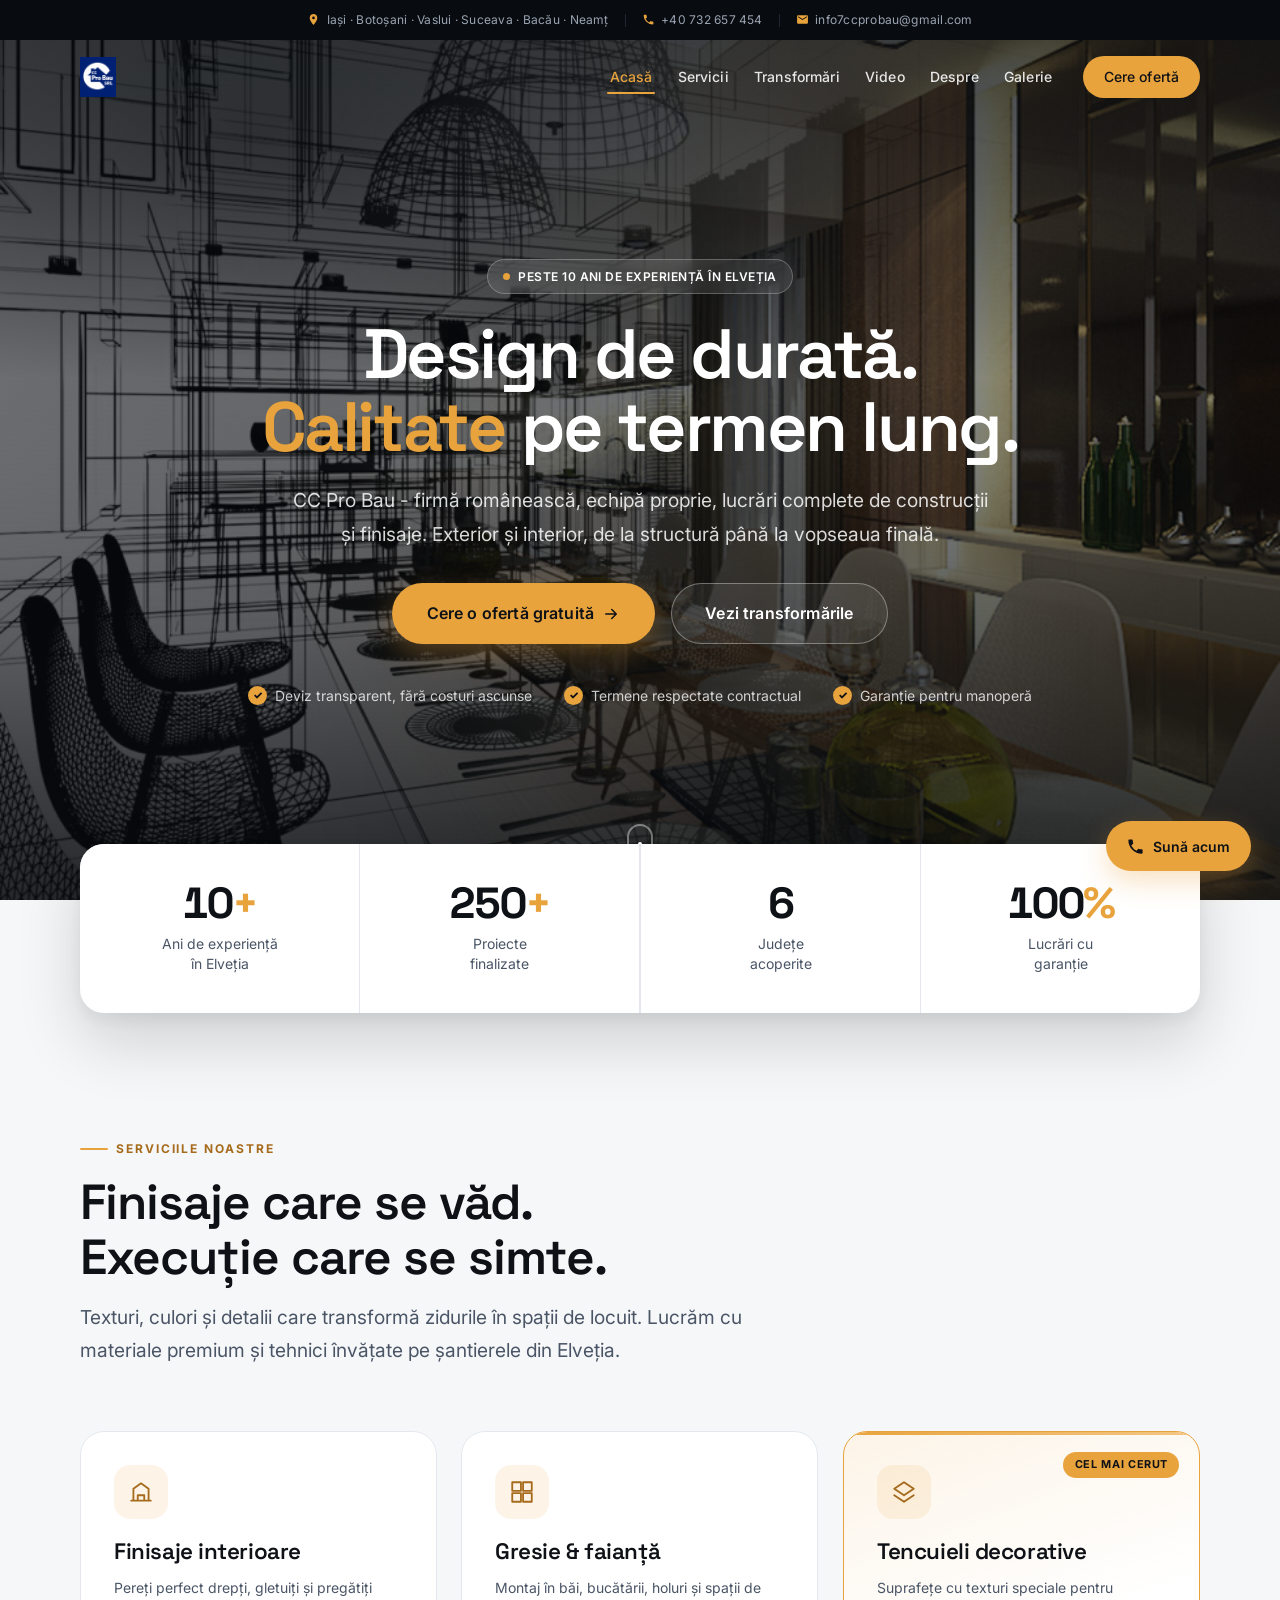
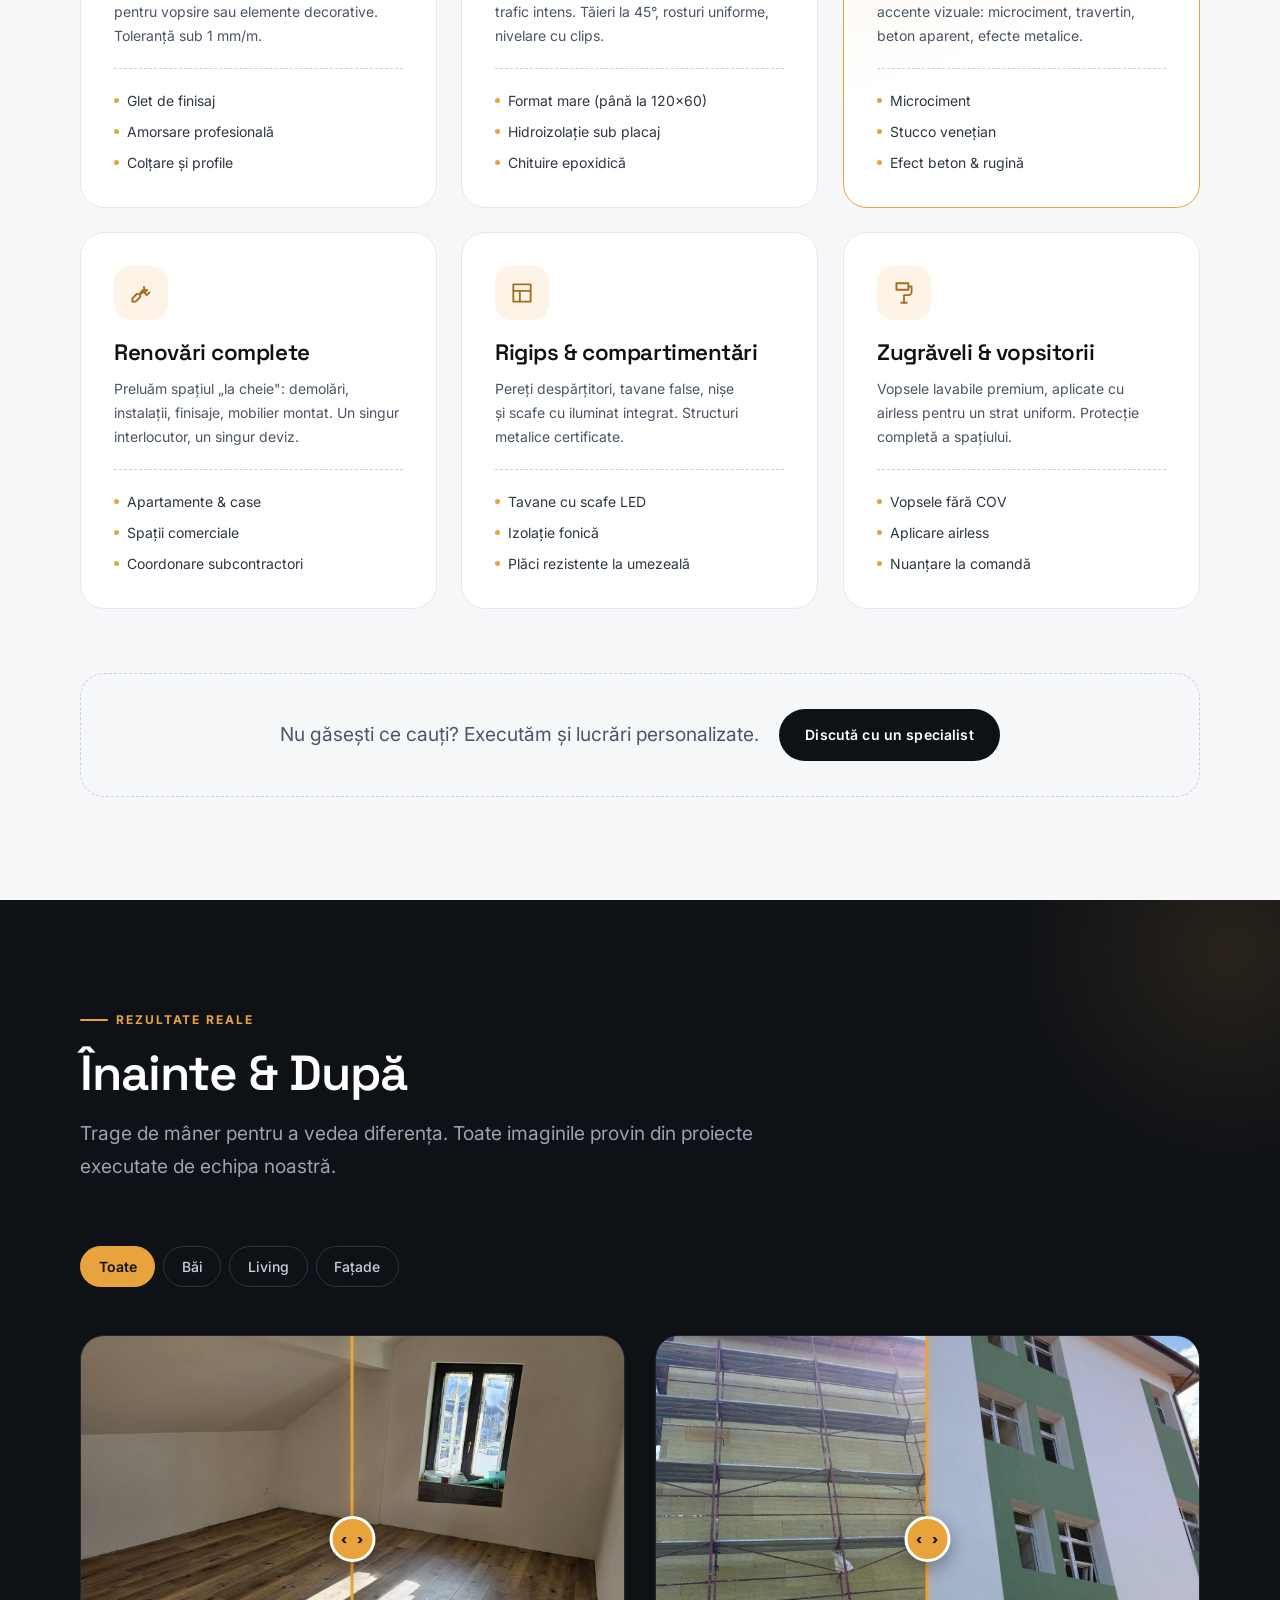
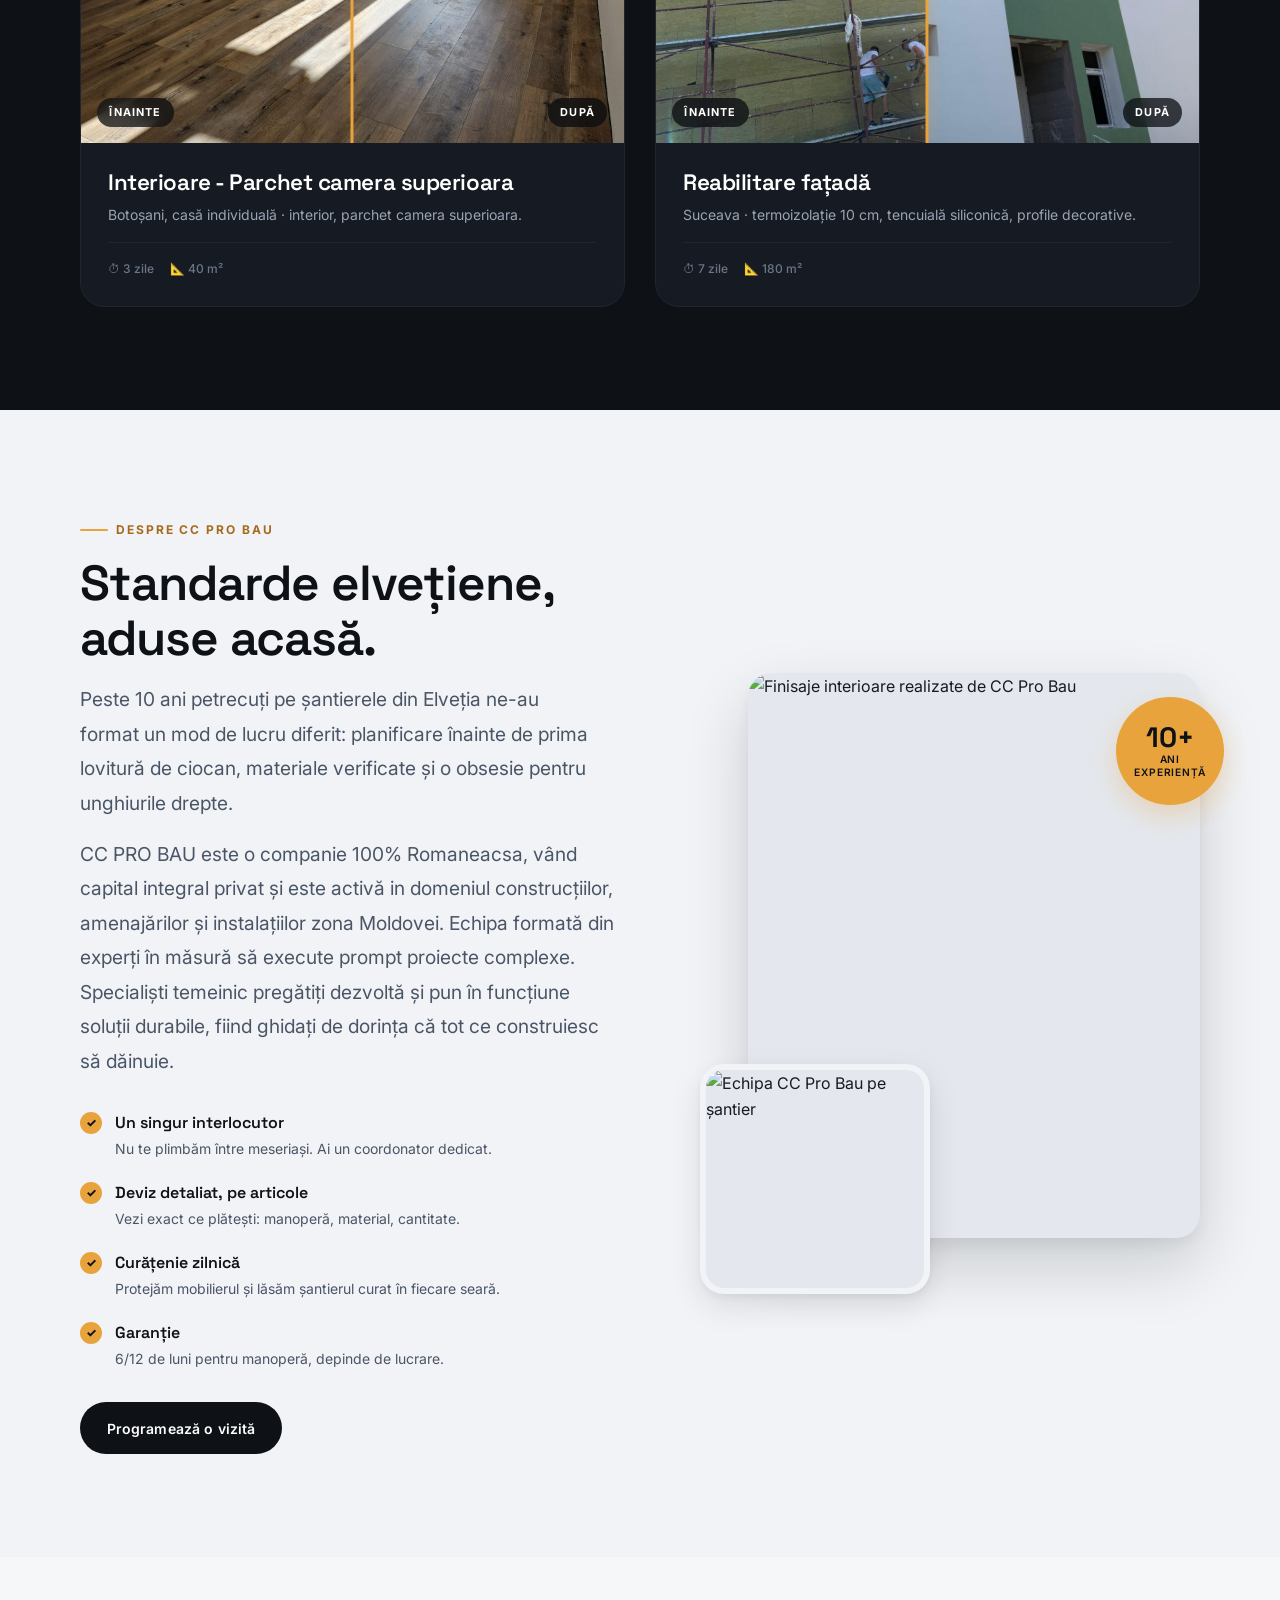
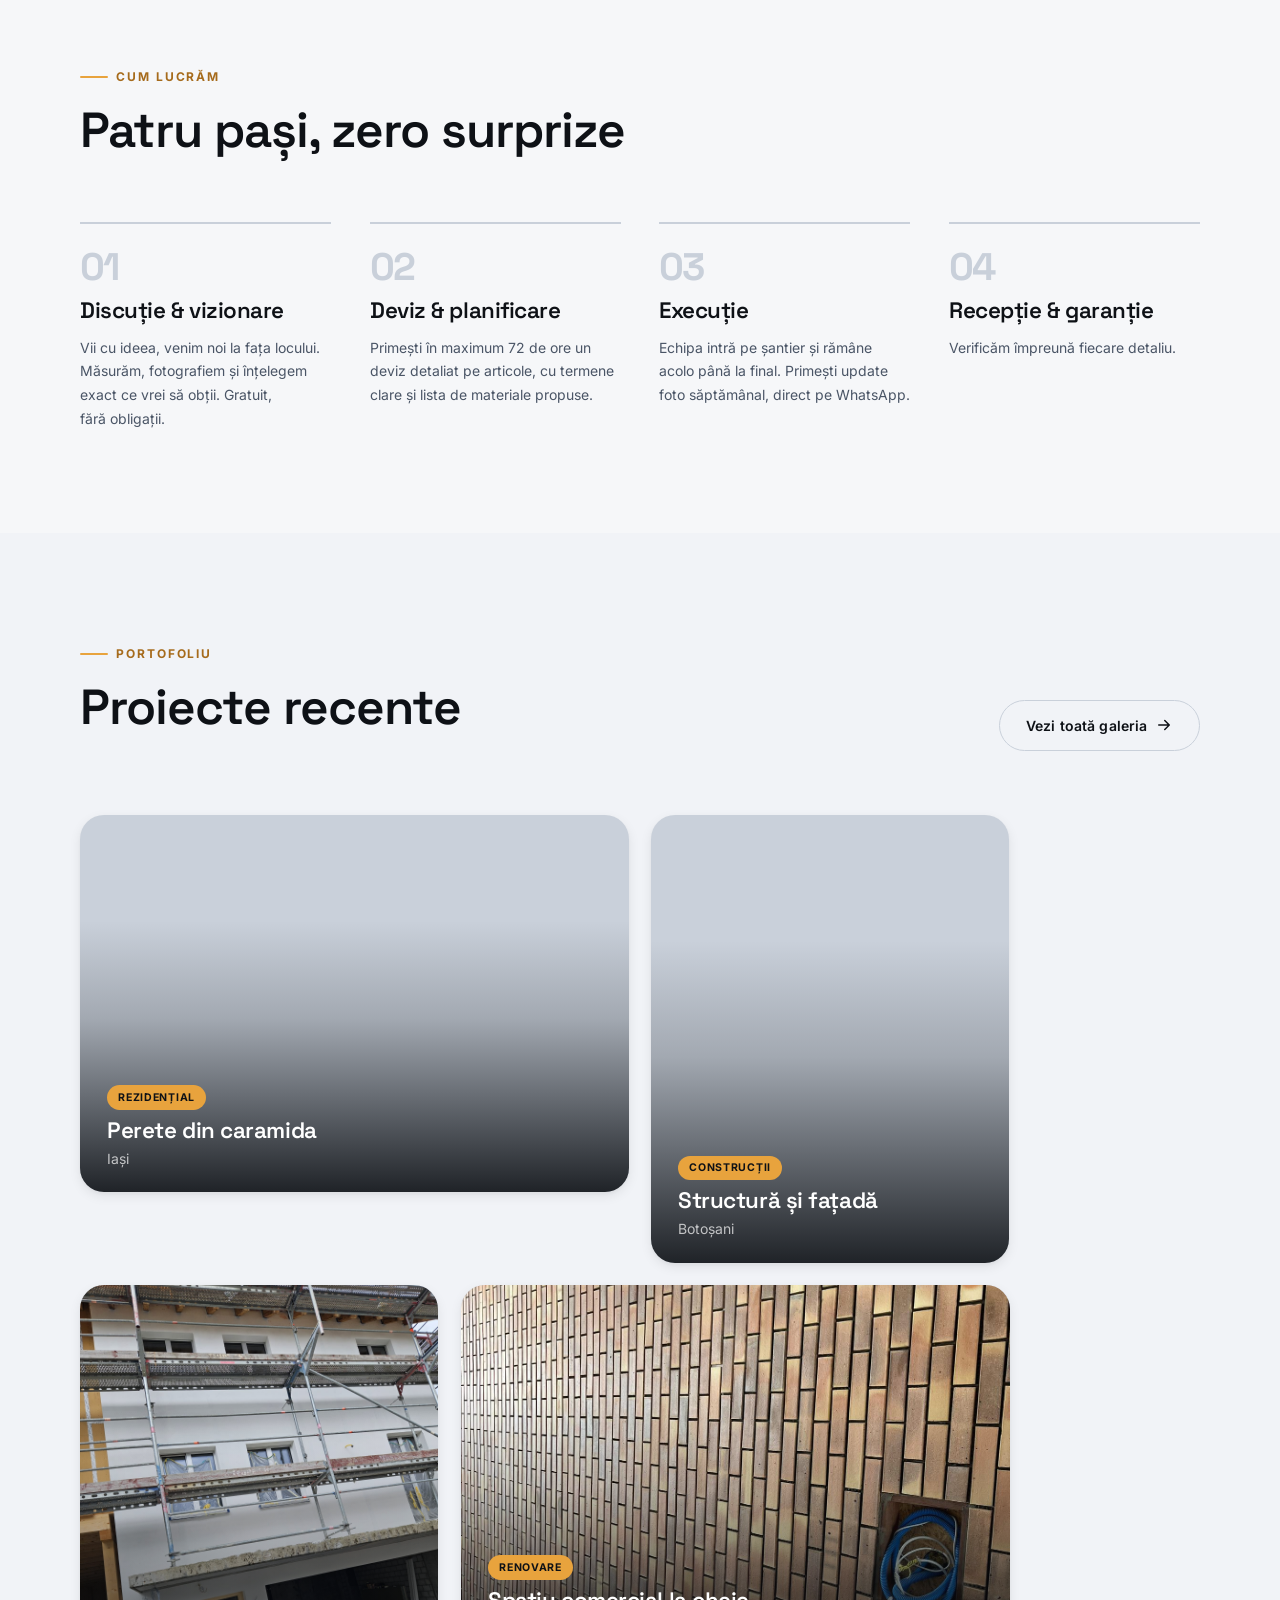
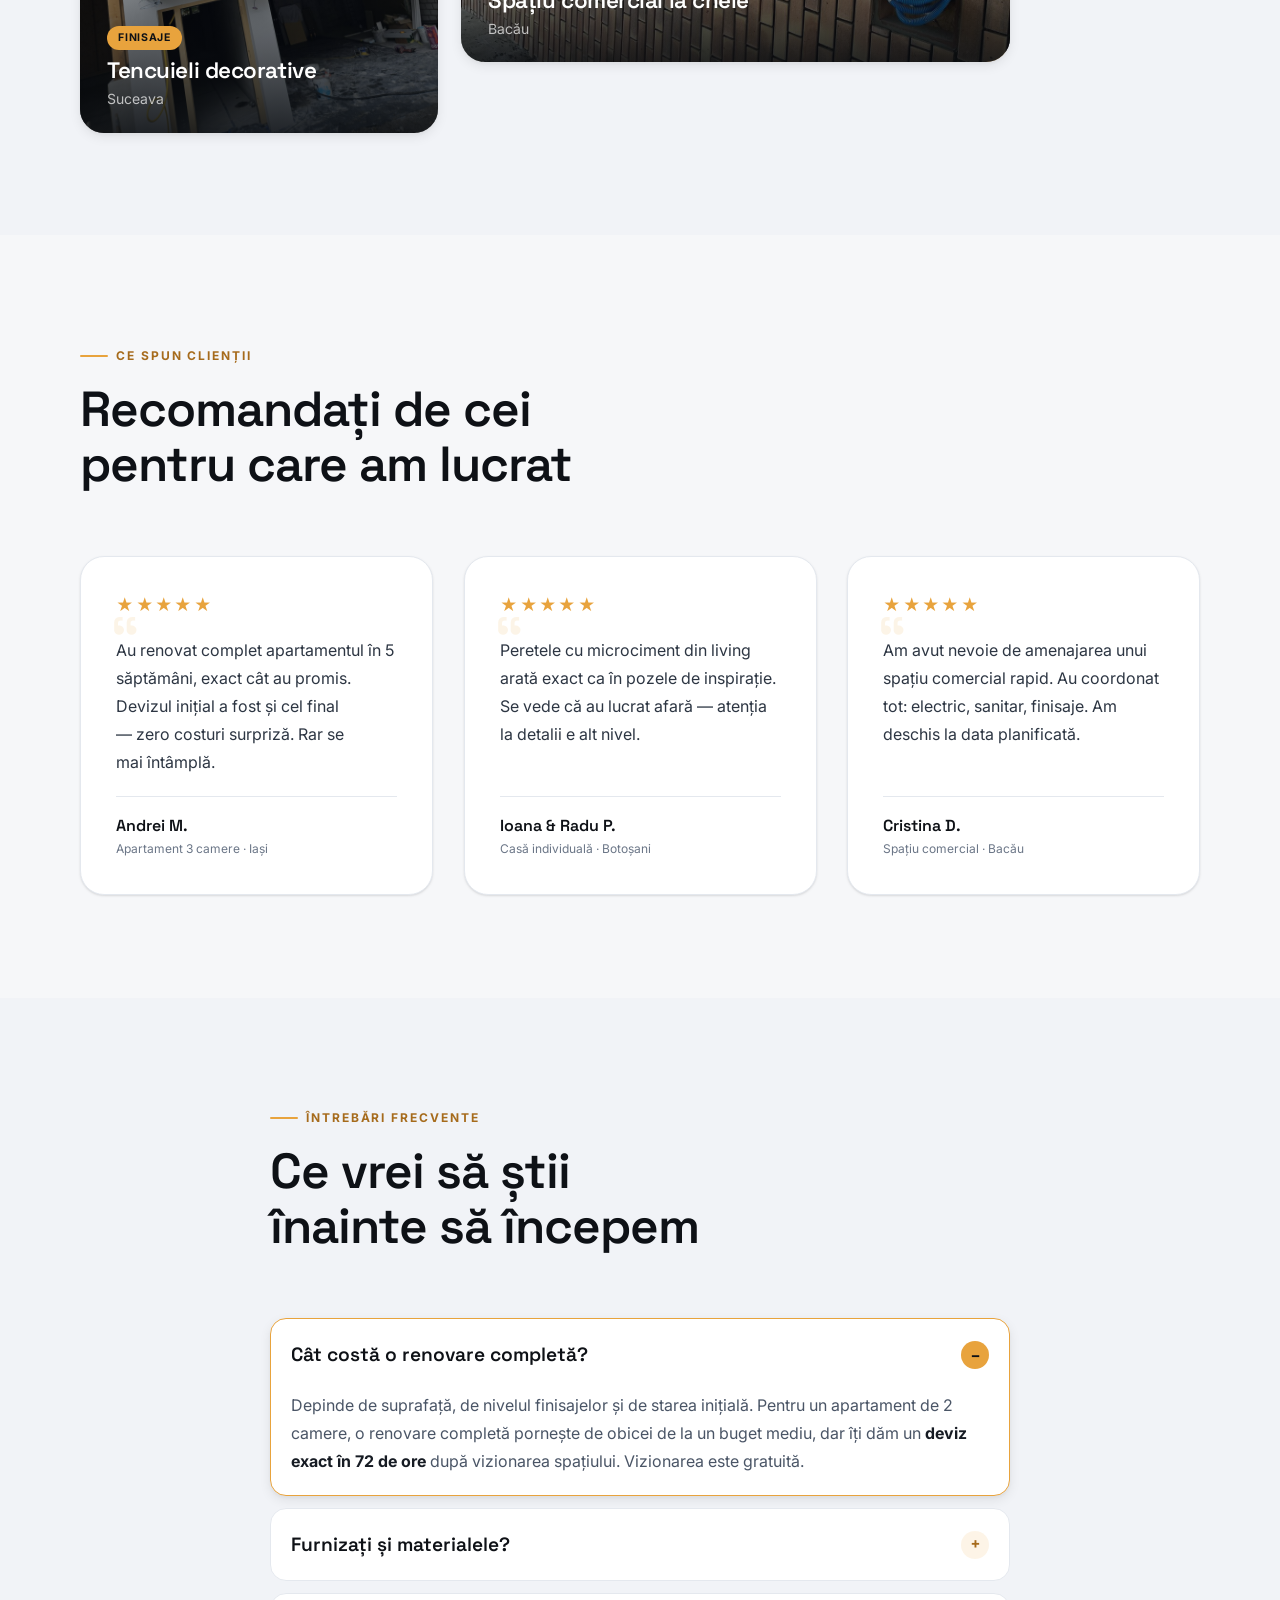
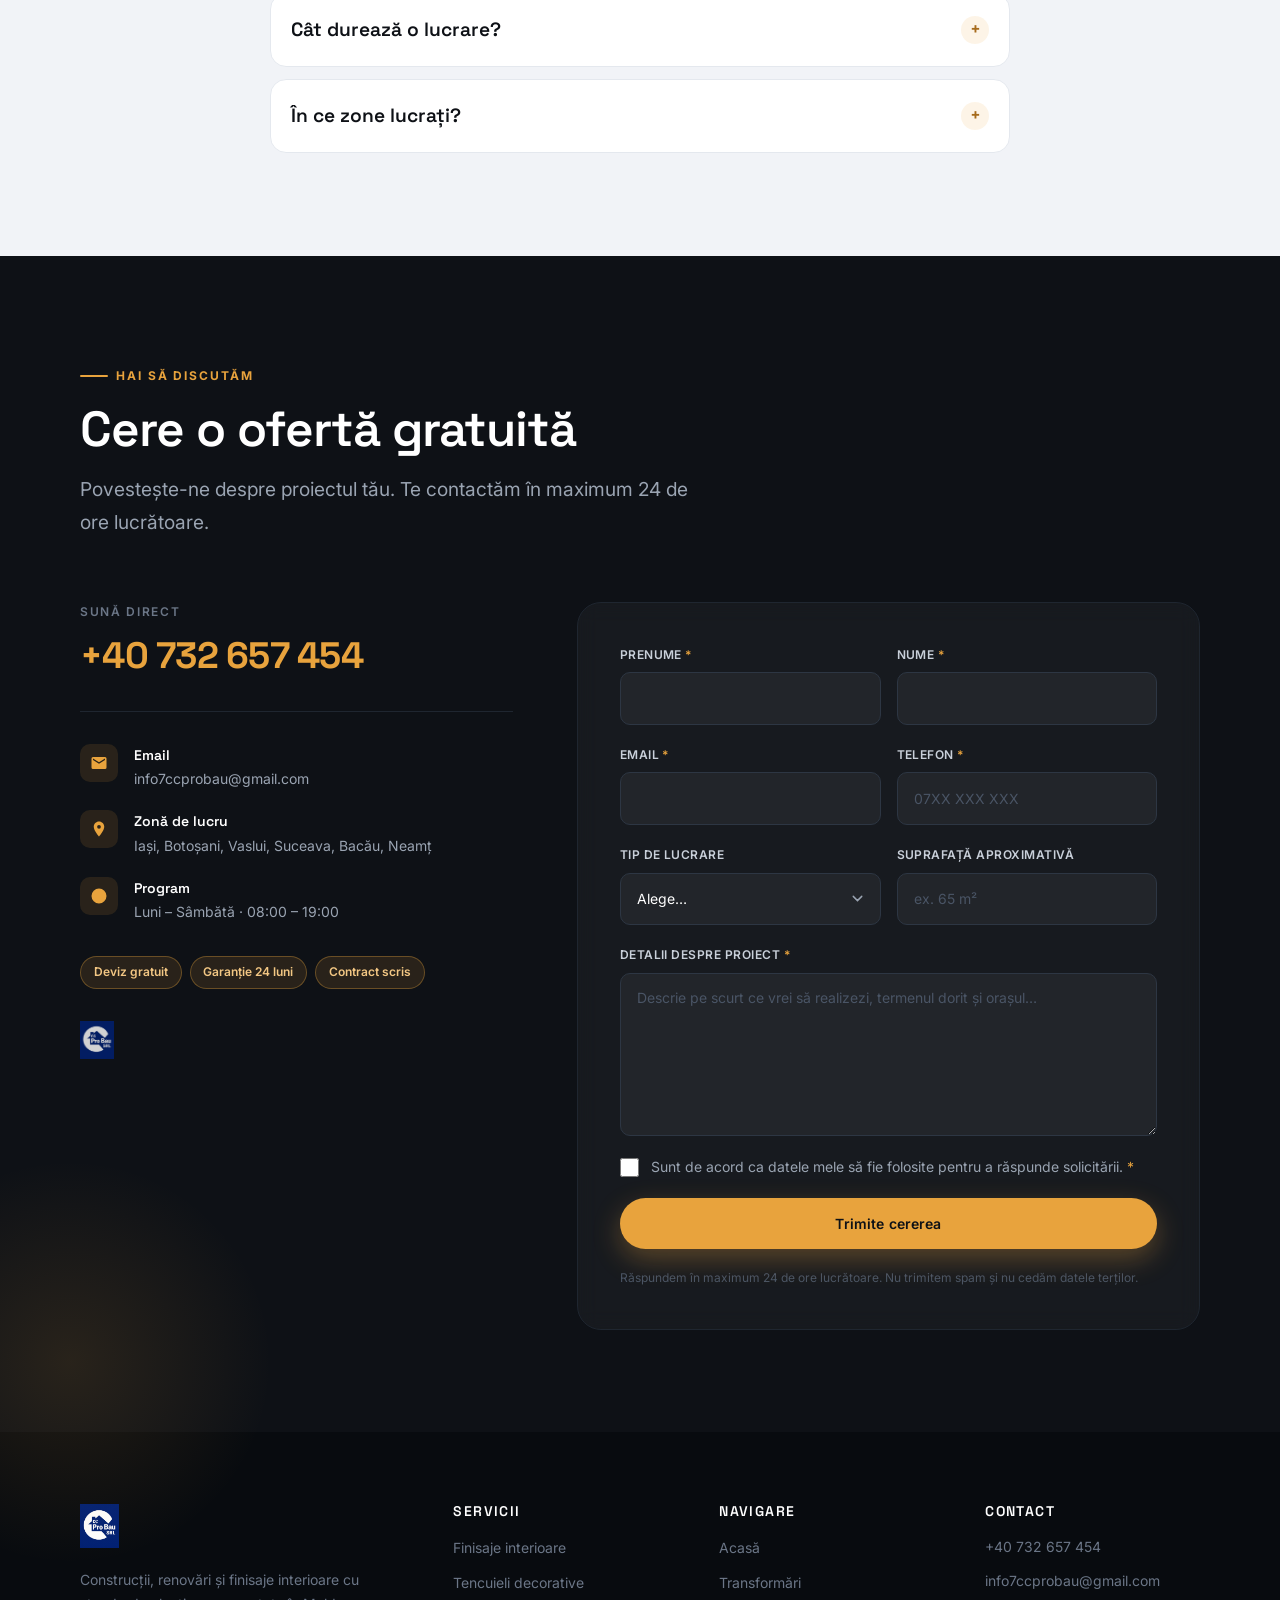
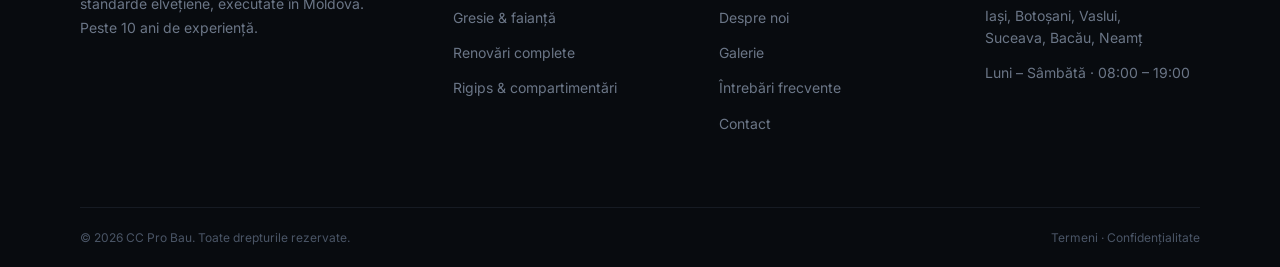
==== commit ba034c02: "Update index.html" ====
--- a/index.html
+++ b/index.html
@@ -777,15 +777,6 @@
         </details>
 
         <details class="faq__item">
-          <summary>Oferiți garanție?</summary>
-          <div class="faq__body">
-            <p>Da — <strong>24 de luni garanție scrisă pentru manoperă</strong>.
-            Materialele păstrează garanția producătorului. Primești certificatul
-            odată cu procesul verbal de recepție.</p>
-          </div>
-        </details>
-
-        <details class="faq__item">
           <summary>În ce zone lucrați?</summary>
           <div class="faq__body">
             <p>Iași, Botoșani, Vaslui, Suceava, Bacău și Neamț. Pentru proiecte mai
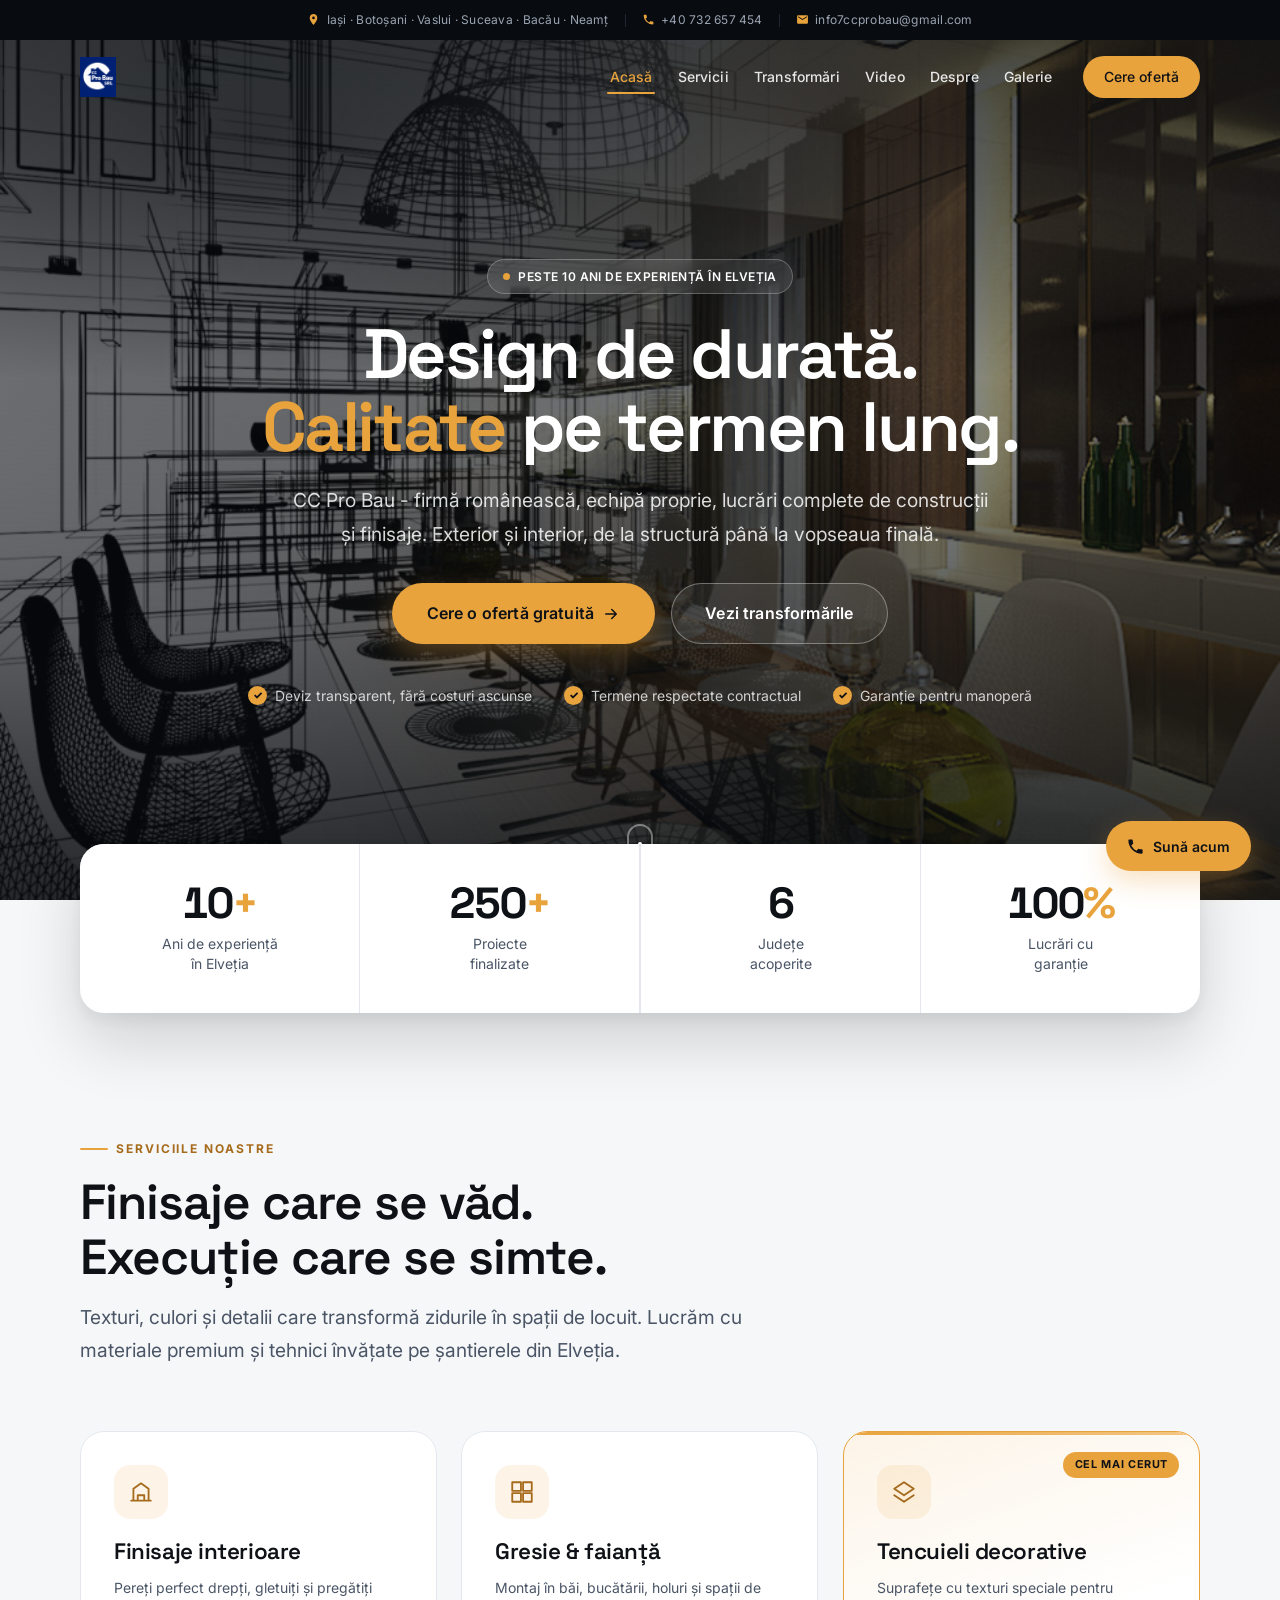
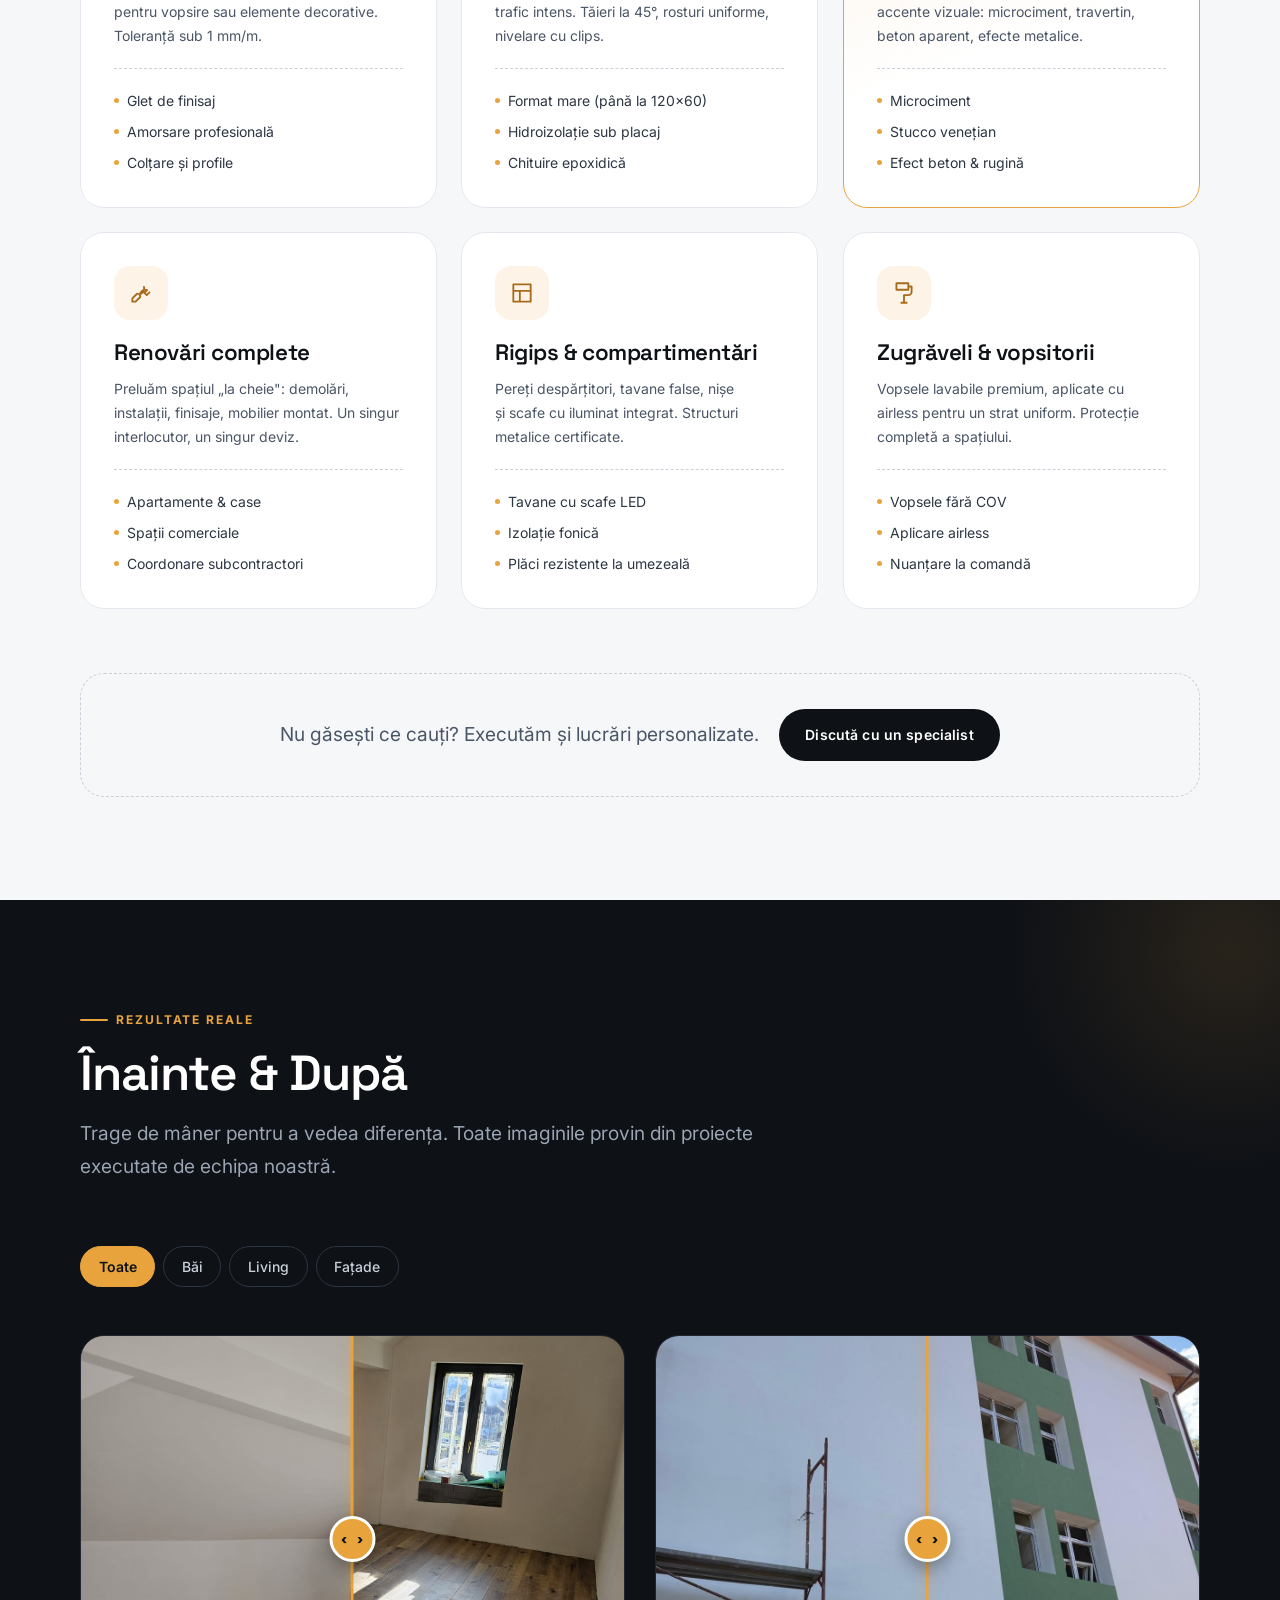
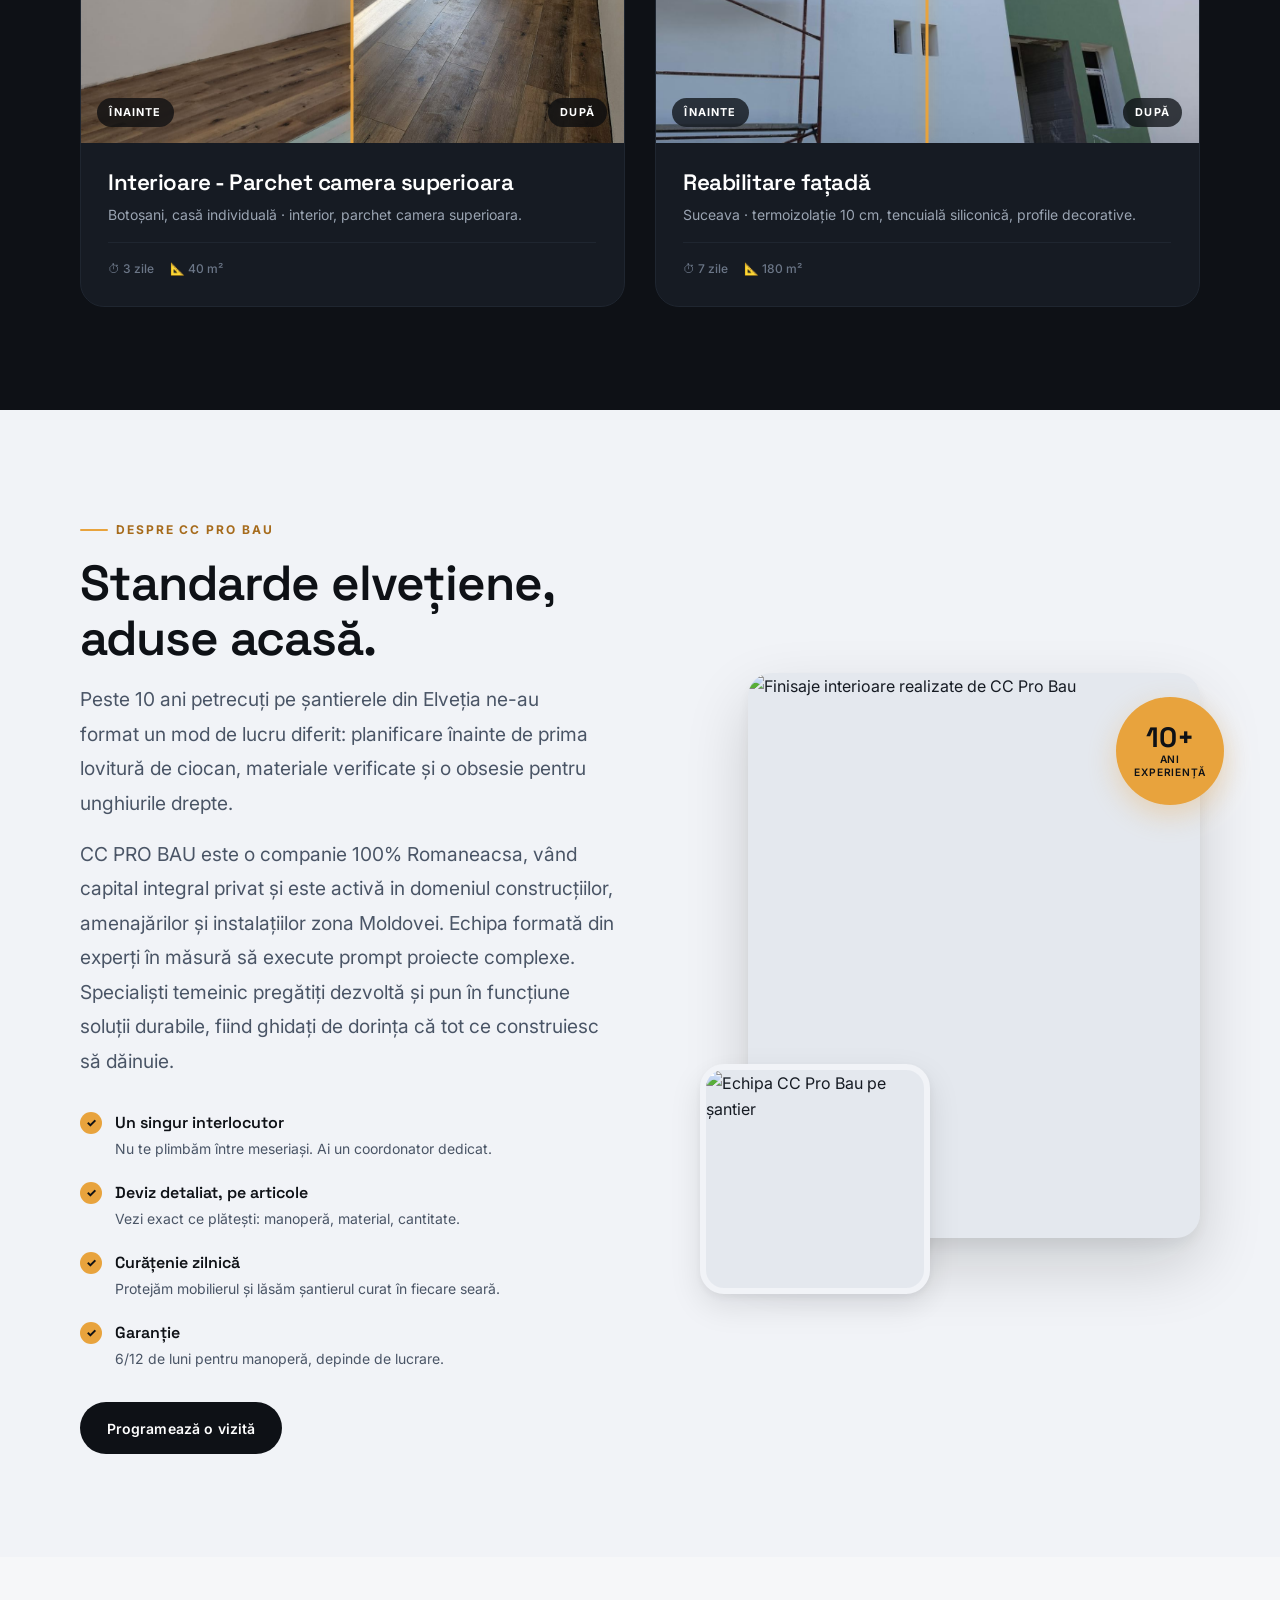
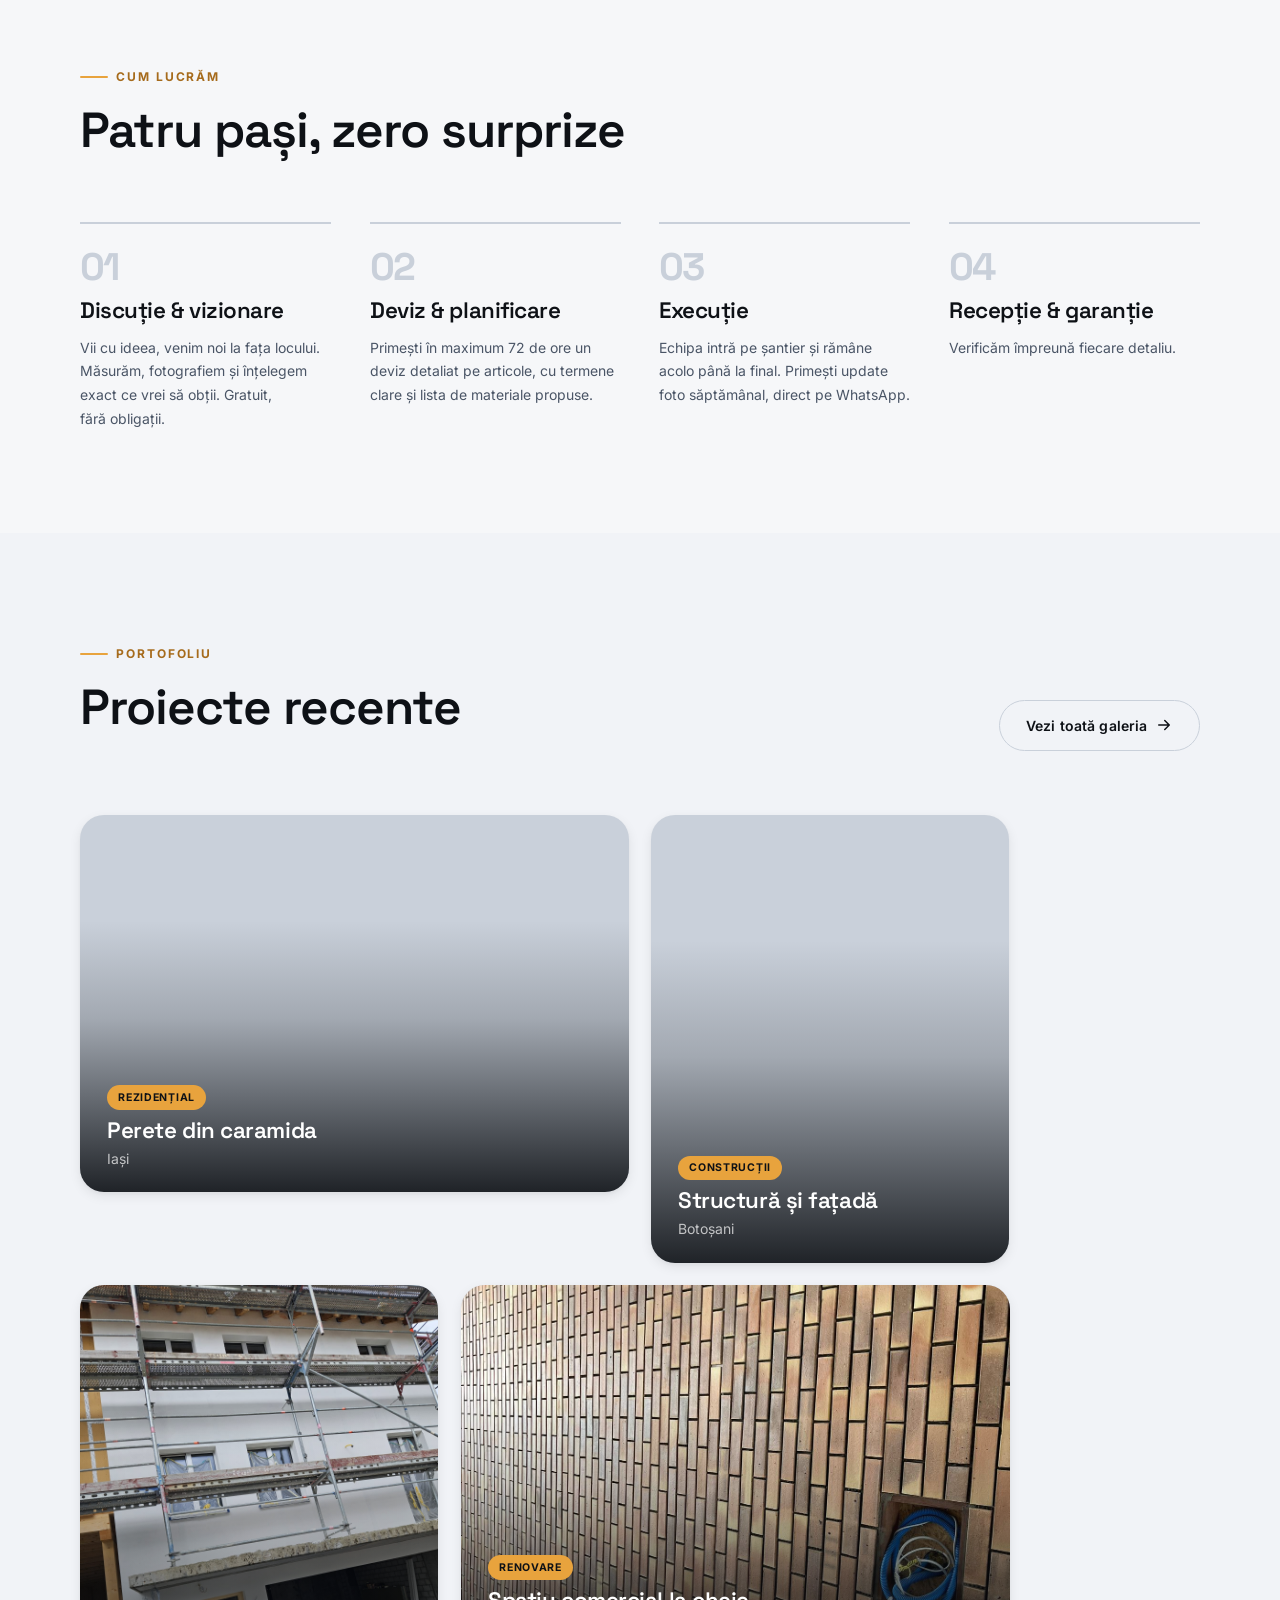
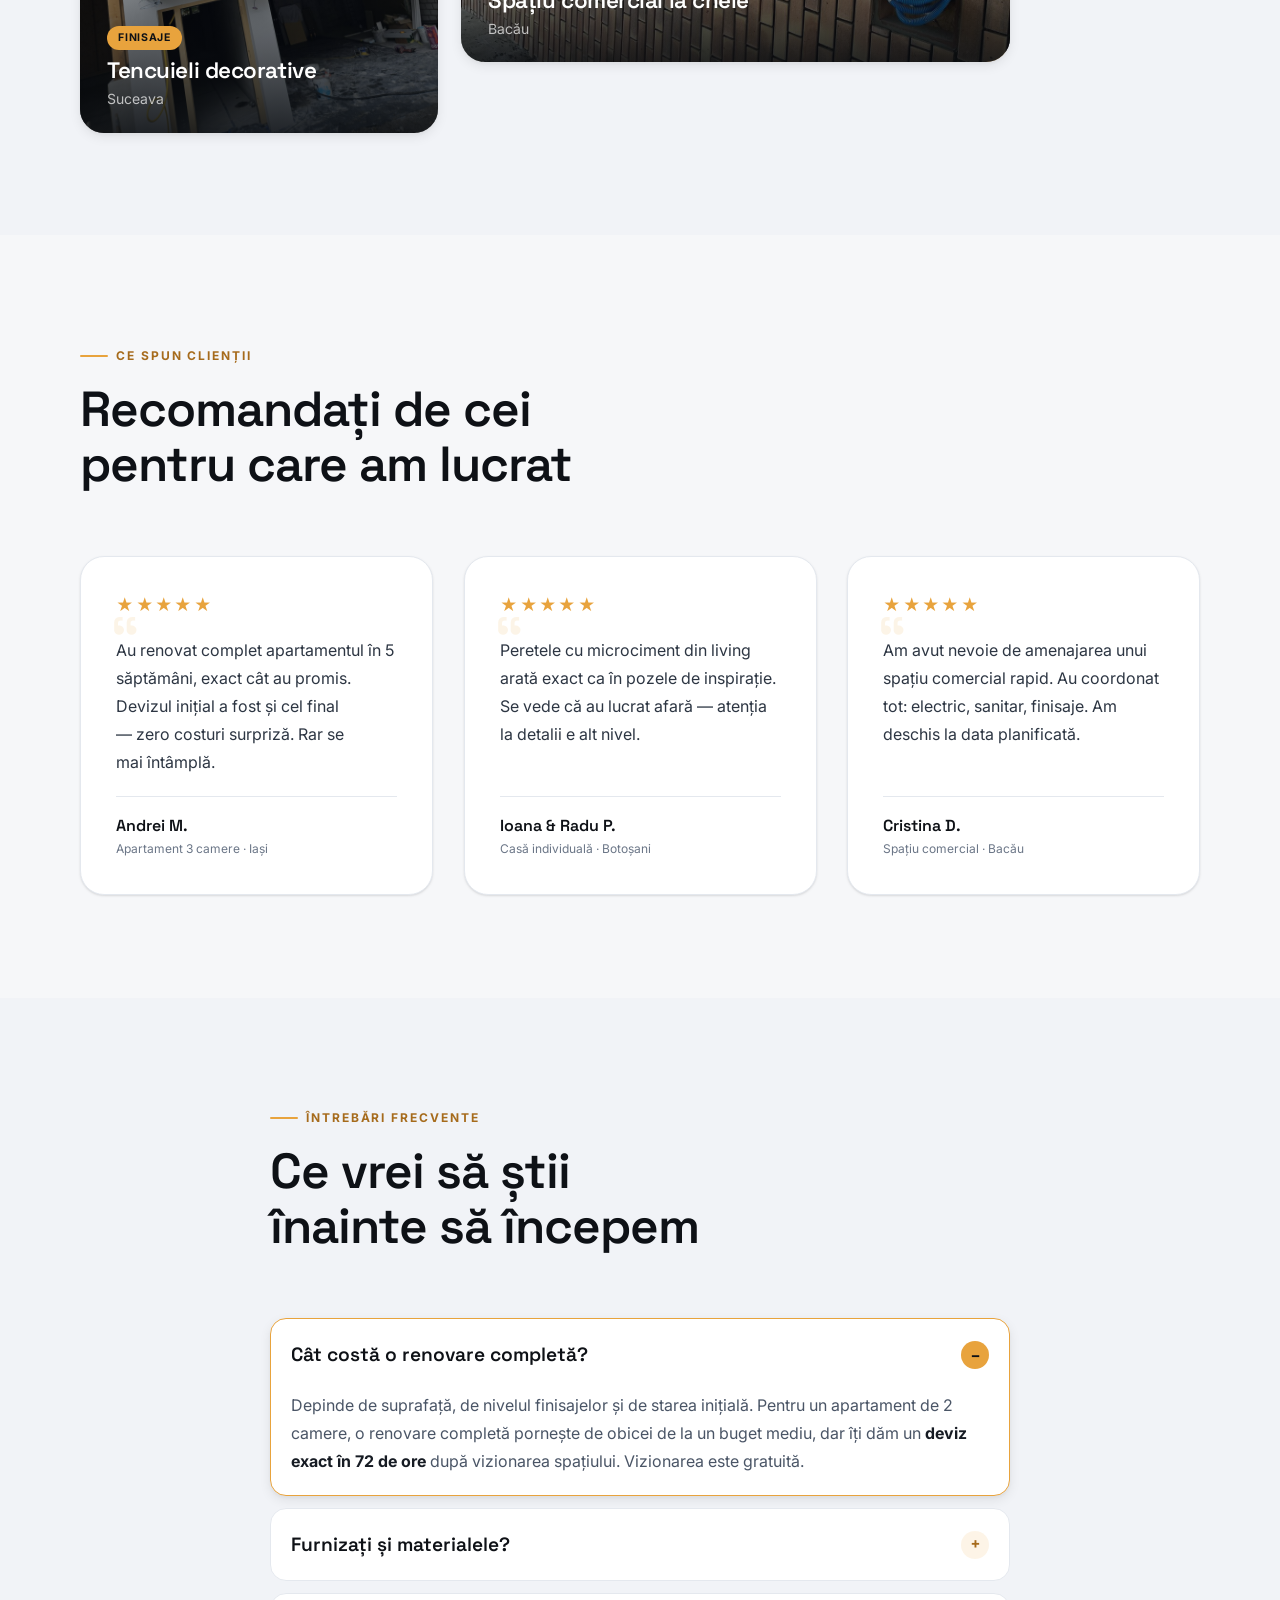
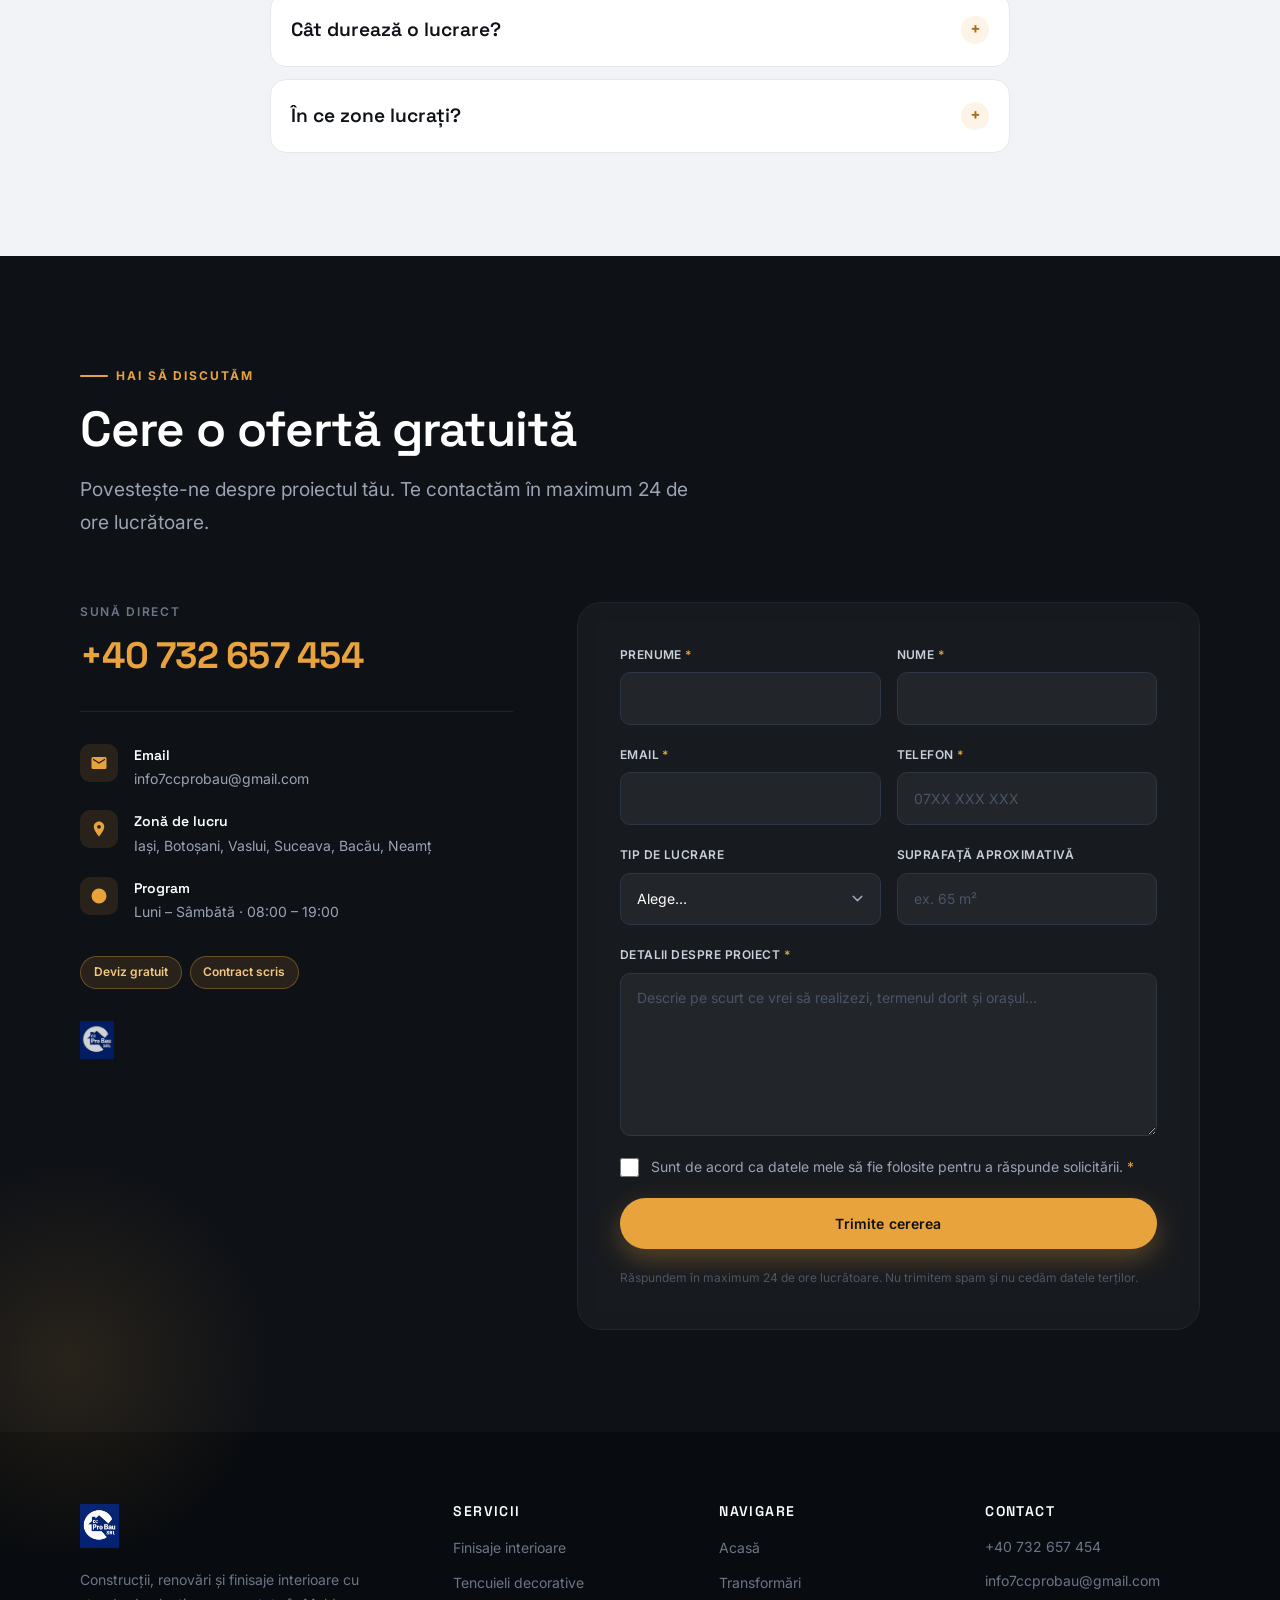
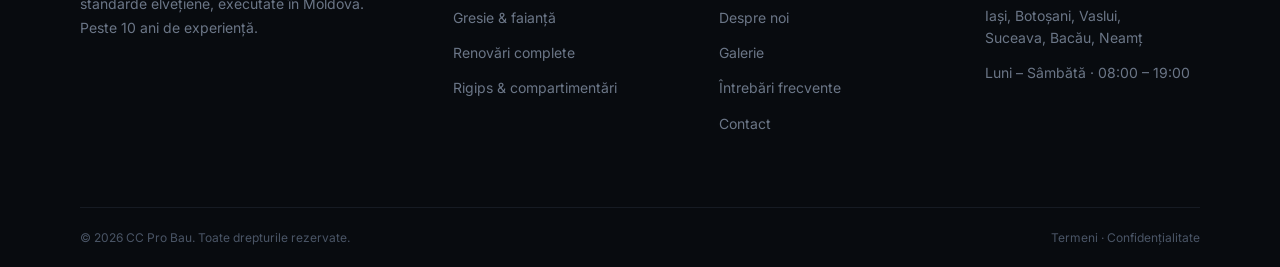
==== commit cf1533fb: "Update index.html" ====
--- a/index.html
+++ b/index.html
@@ -844,7 +844,6 @@
 
           <div class="contact__badges">
             <span class="mini-badge">Deviz gratuit</span>
-            <span class="mini-badge">Garanție 24 luni</span>
             <span class="mini-badge">Contract scris</span>
           </div>
 
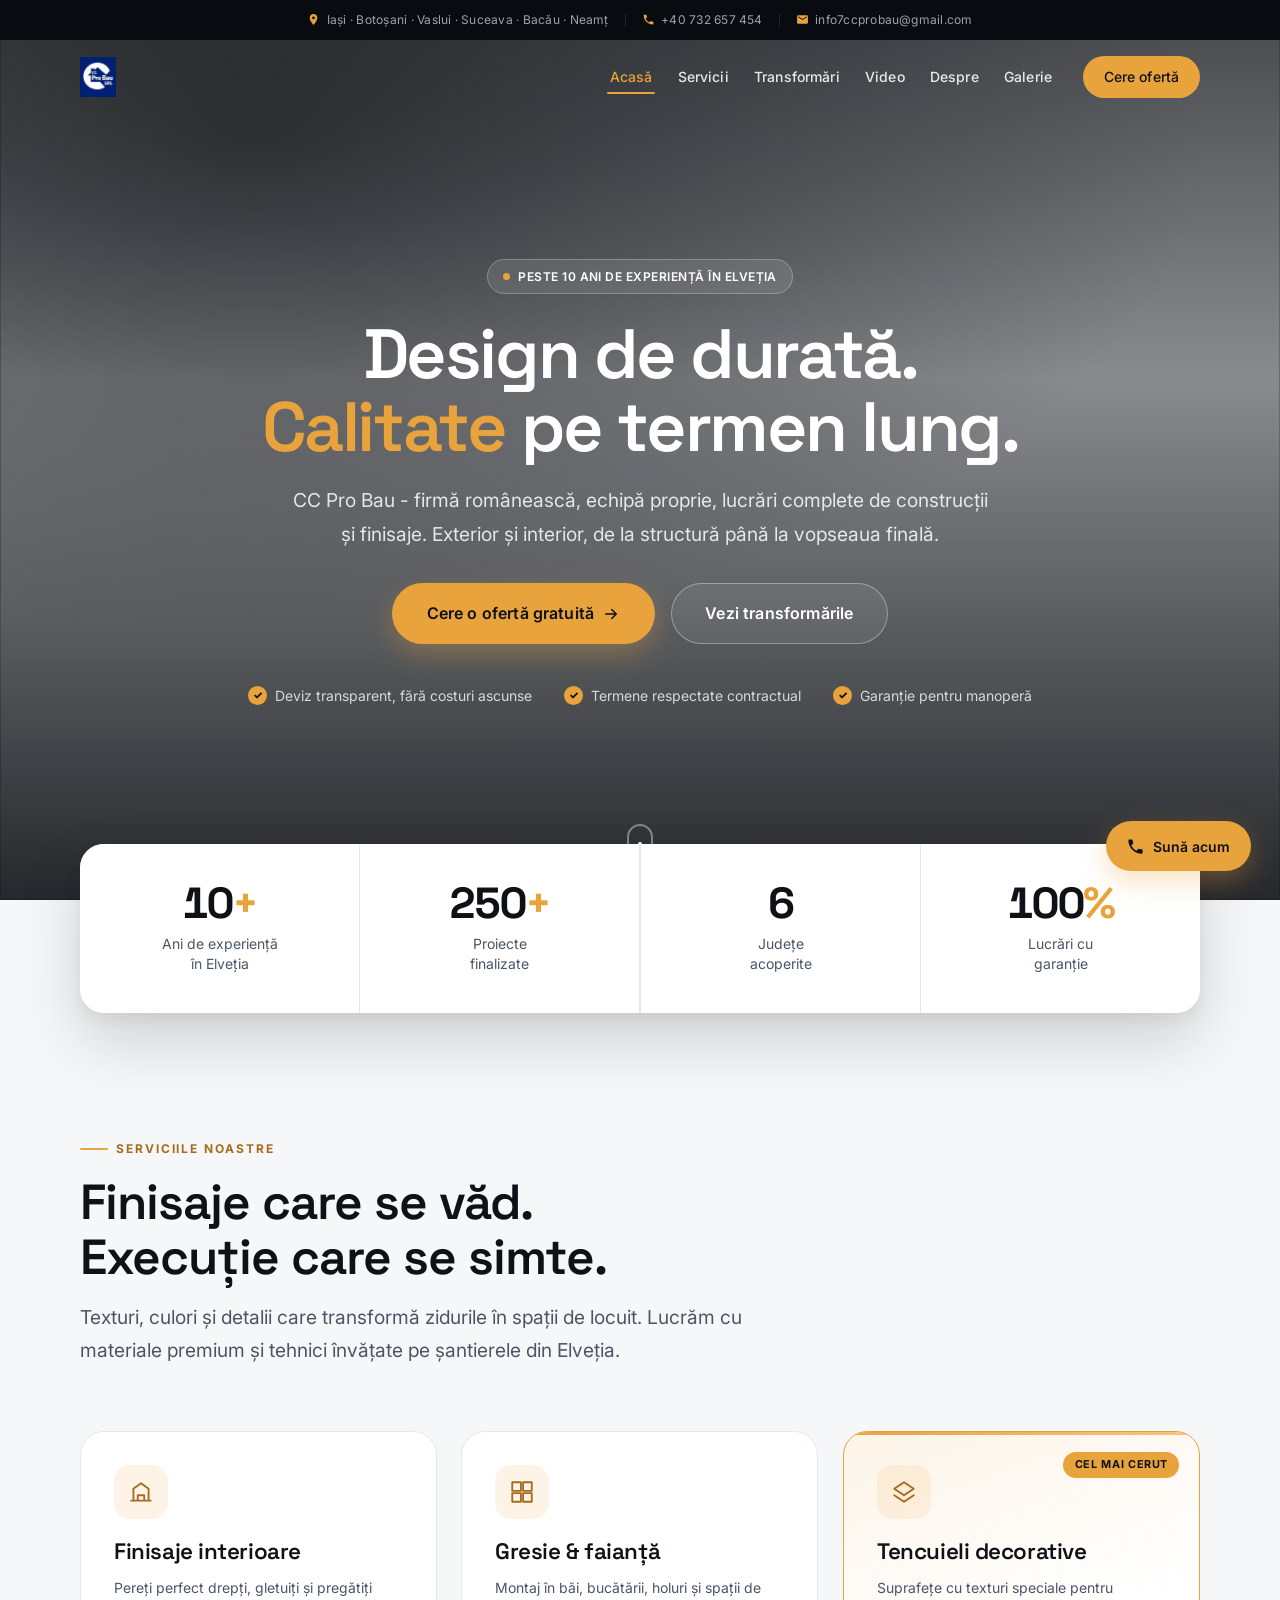
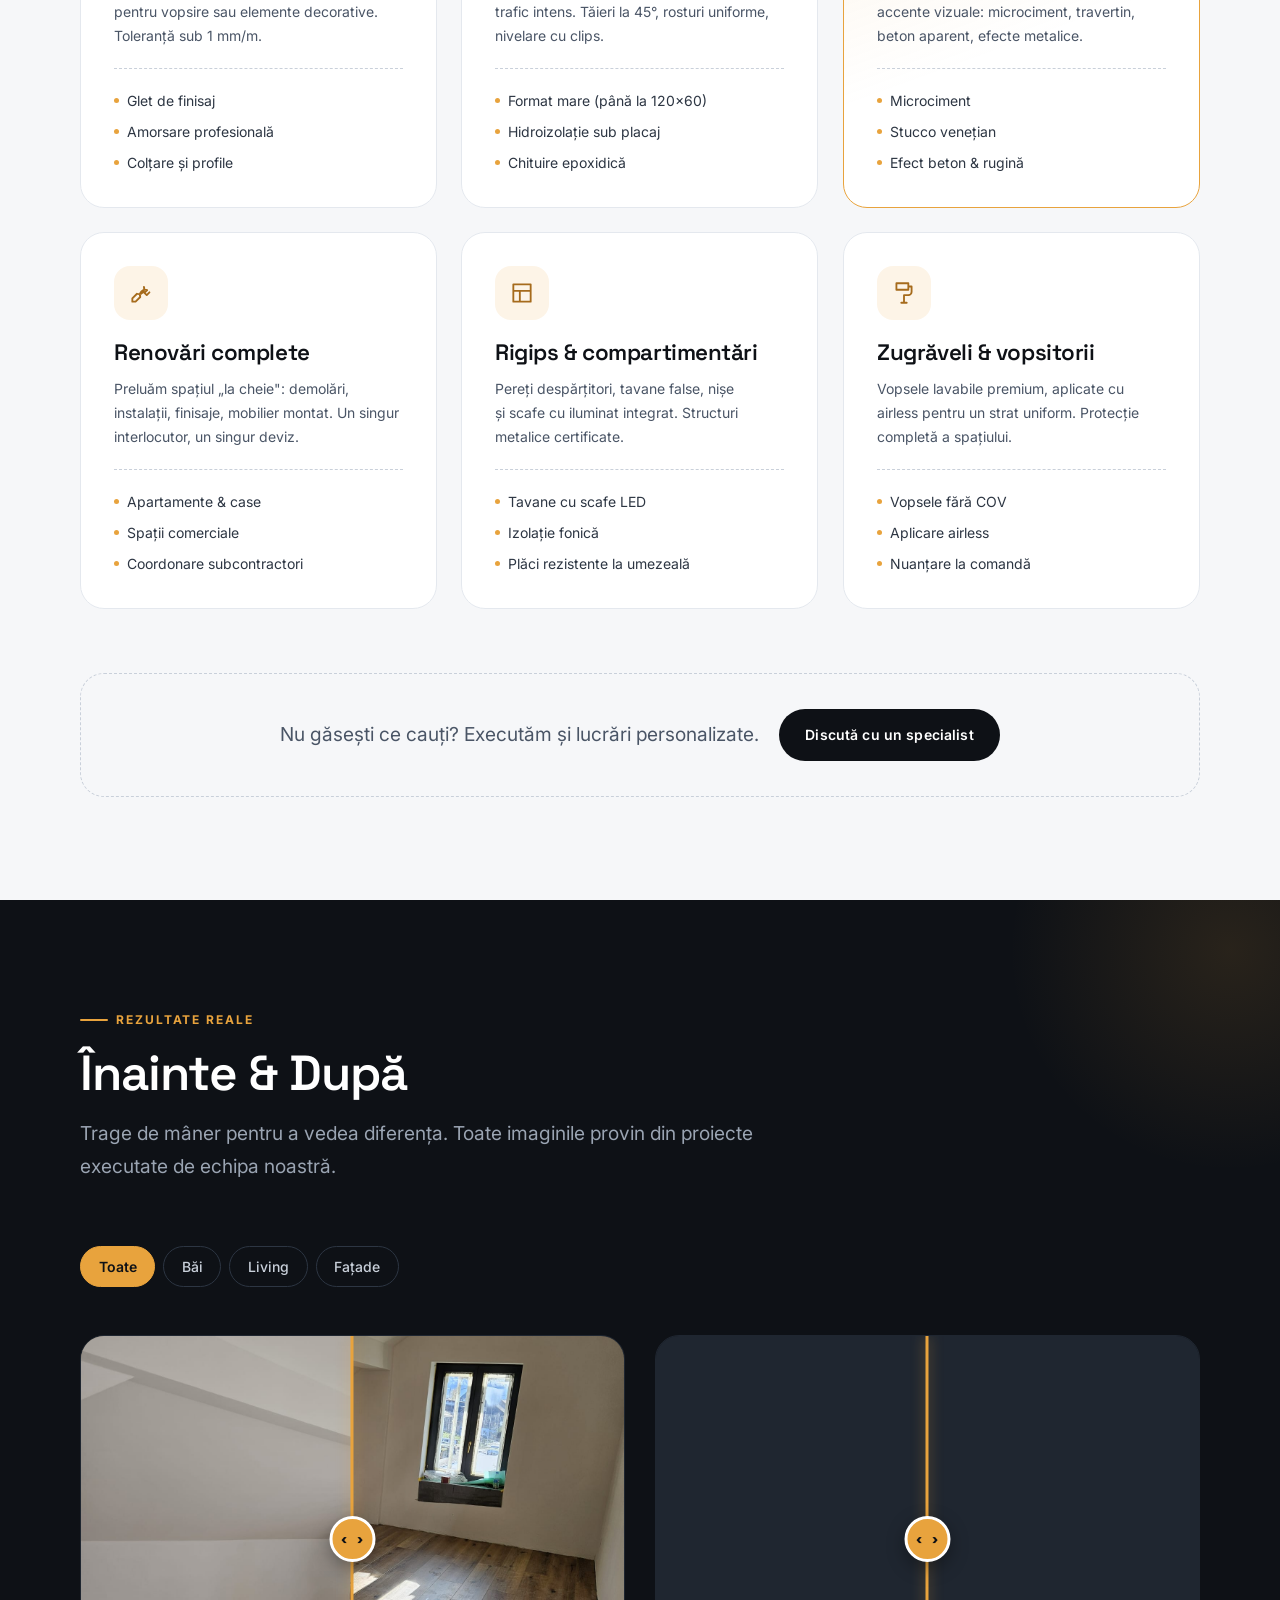
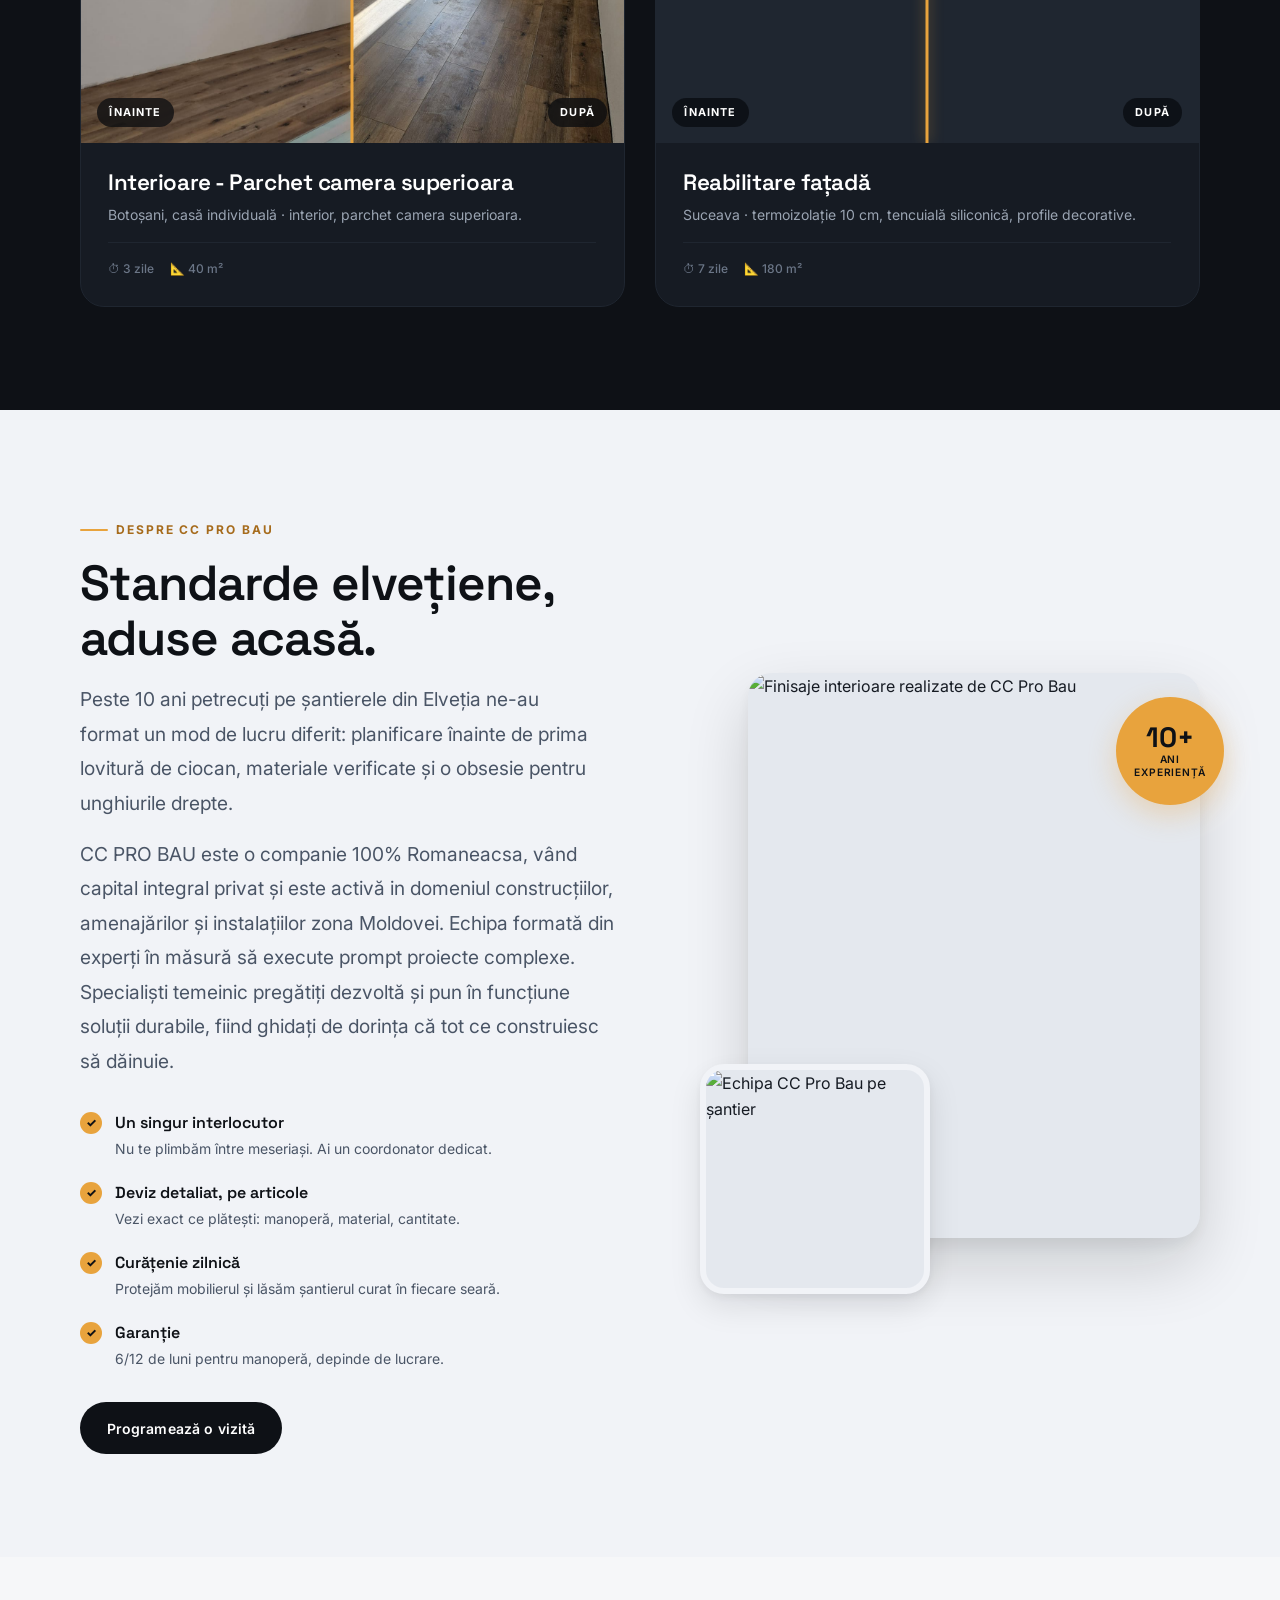
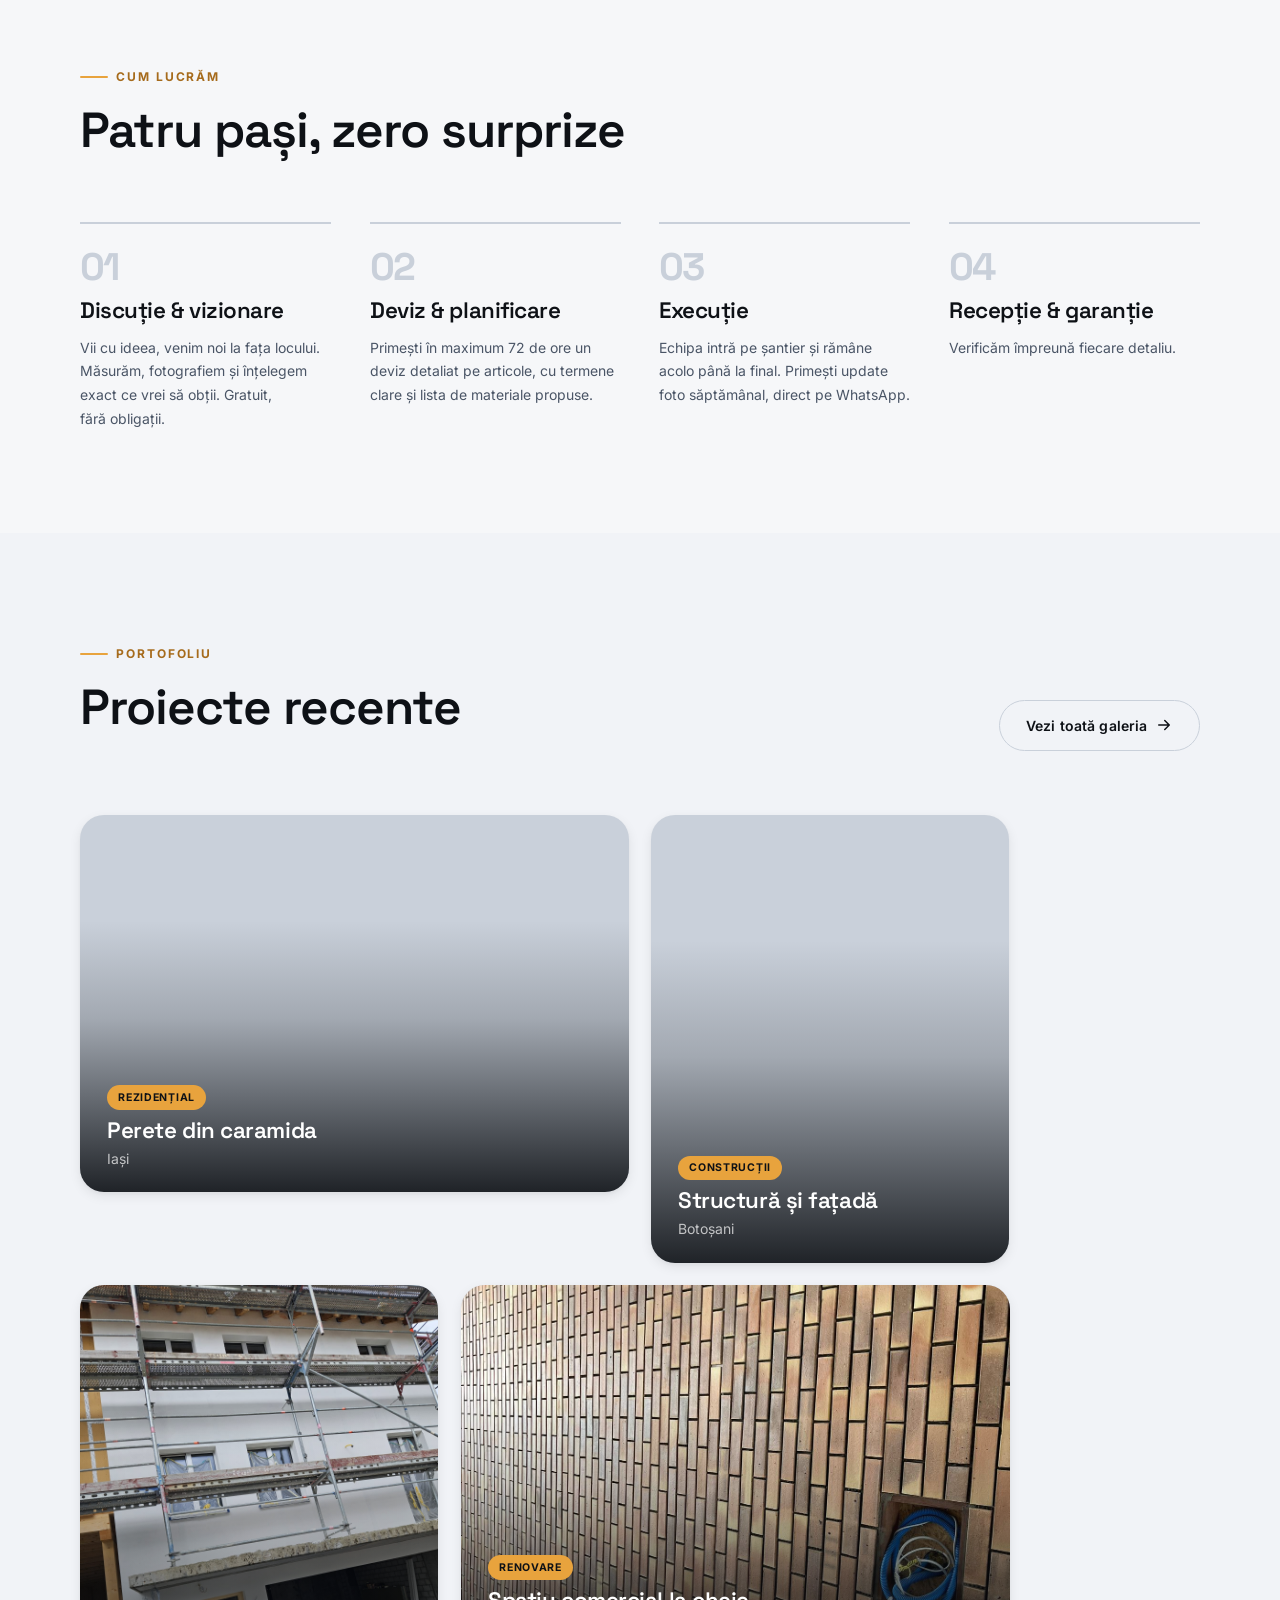
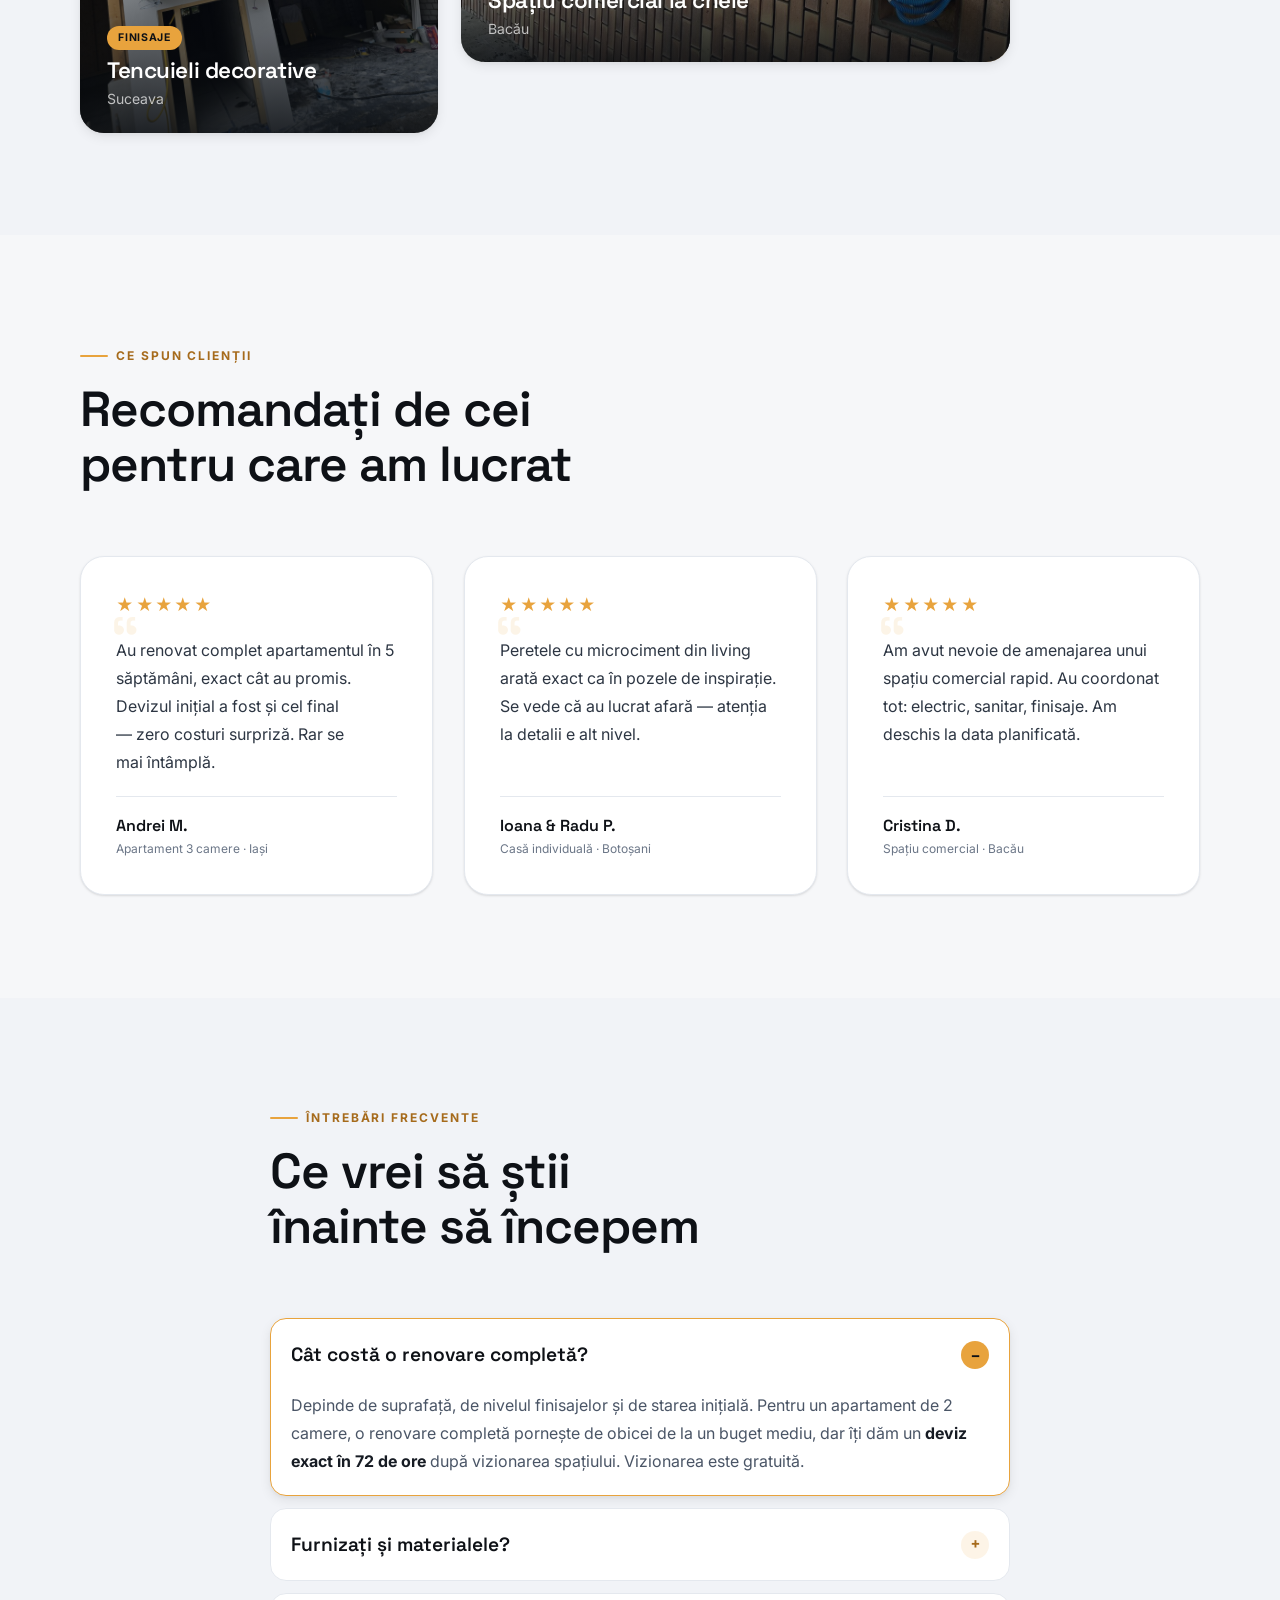
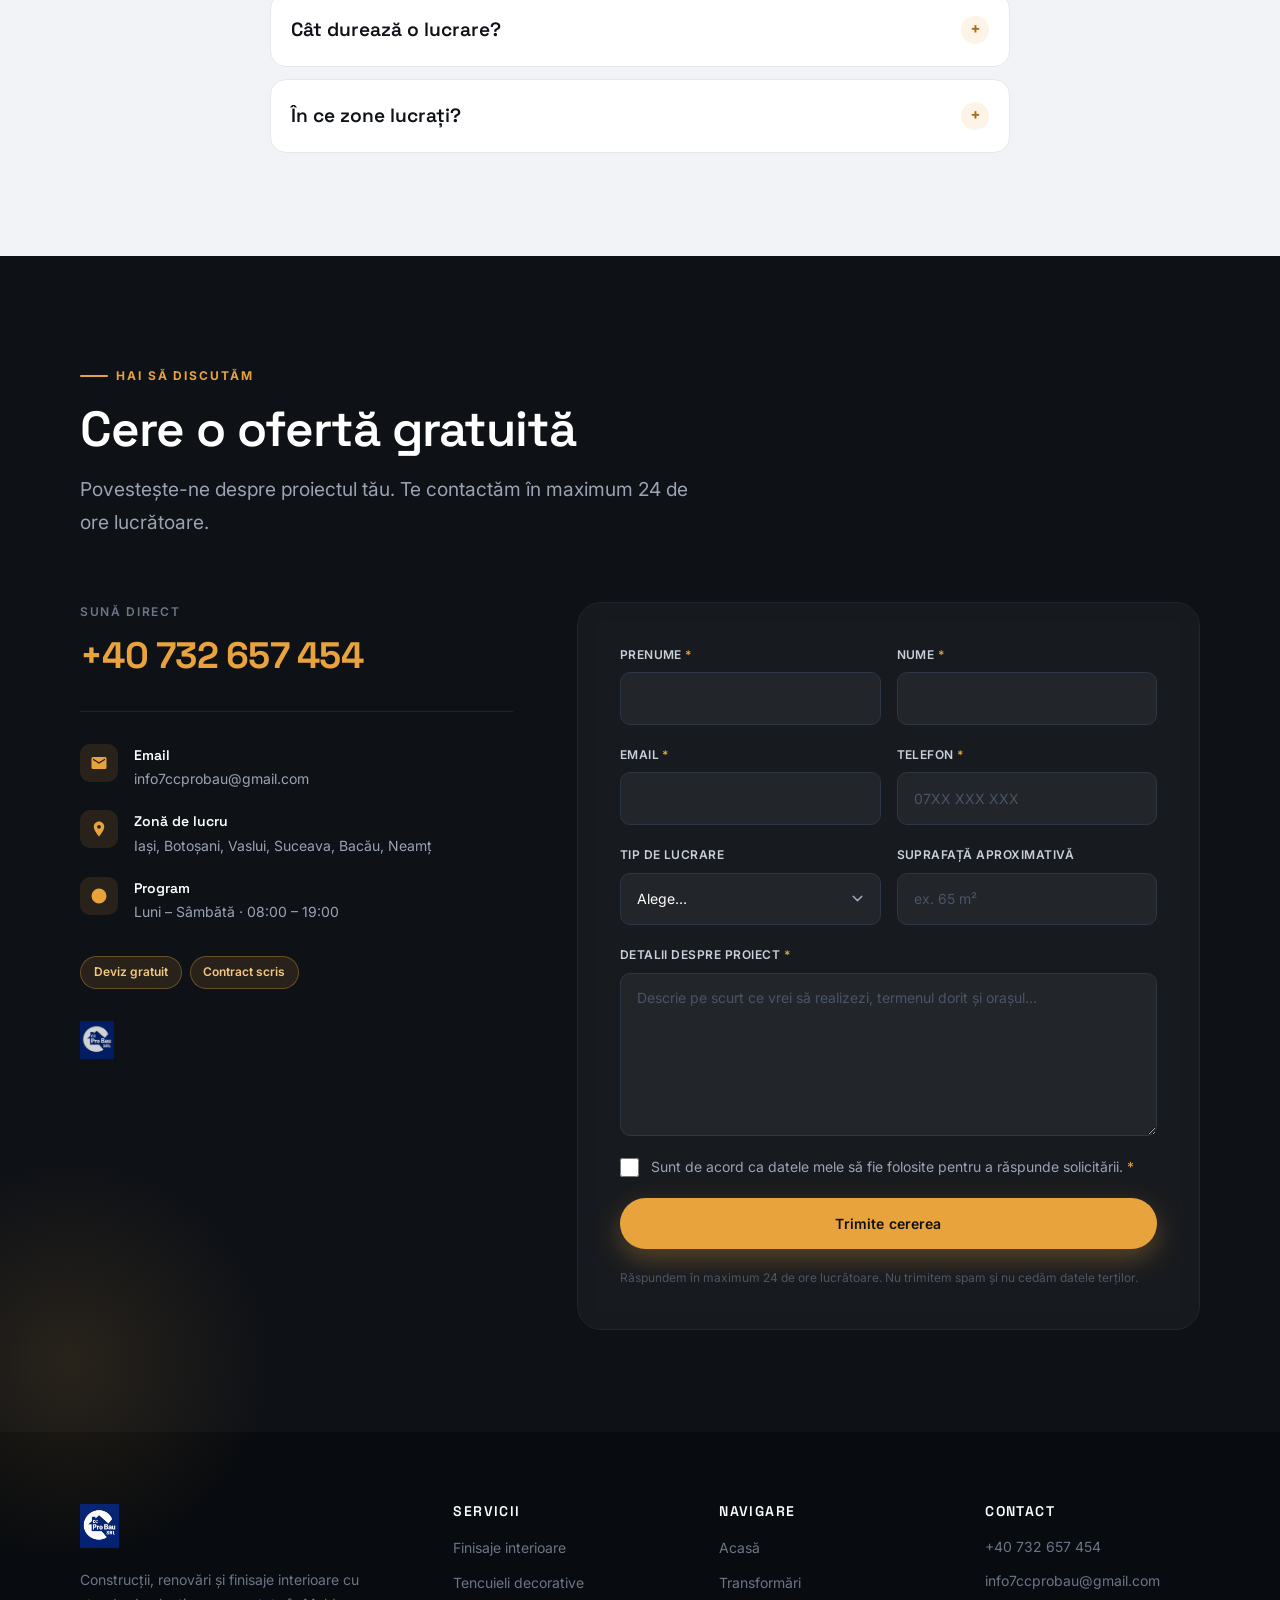
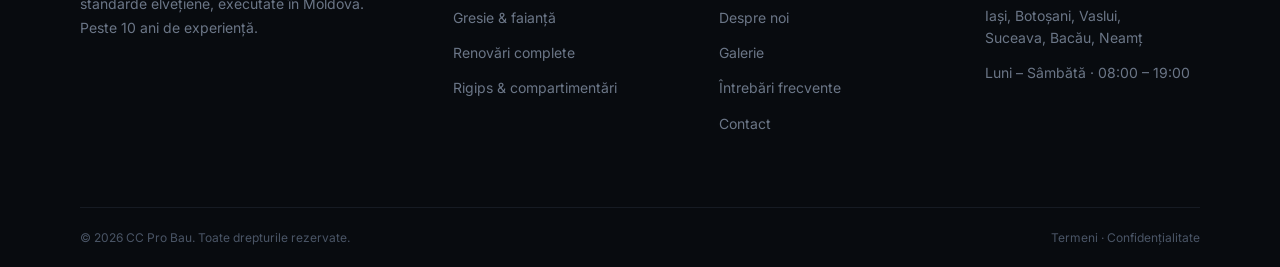
==== commit 9bb56424: "Update index.html" ====
--- a/index.html
+++ b/index.html
@@ -24,7 +24,7 @@
 <link href="https://fonts.googleapis.com/css2?family=Inter:wght@400;500;600;700&family=Space+Grotesk:wght@500;600;700&display=swap" rel="stylesheet">
 
 <!-- Preîncărcare imagine hero -->
-<link rel="preload" as="image" href="meta/background/IMG_4096.jpeg">
+<link rel="preload" as="image" href="meta/background/IMG_4094.jpeg">
 
 <link rel="stylesheet" href="style.css">
 
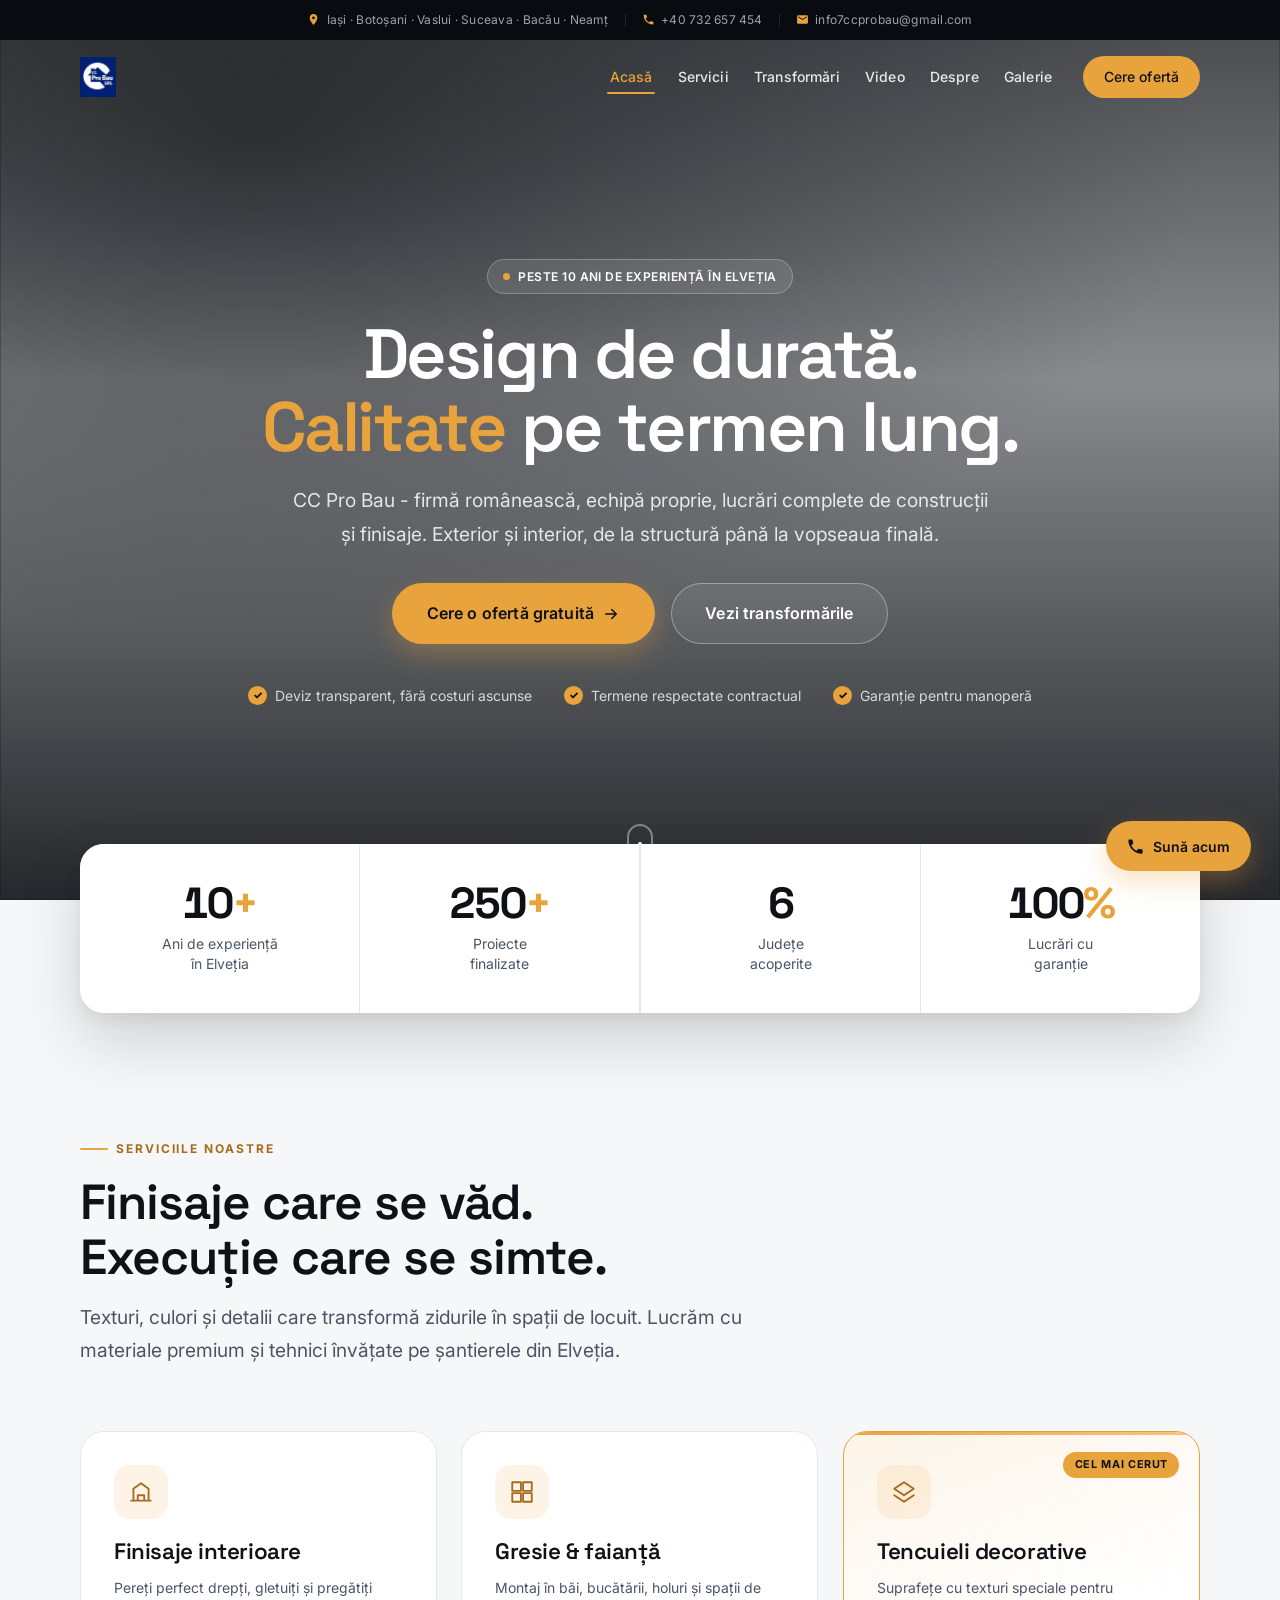
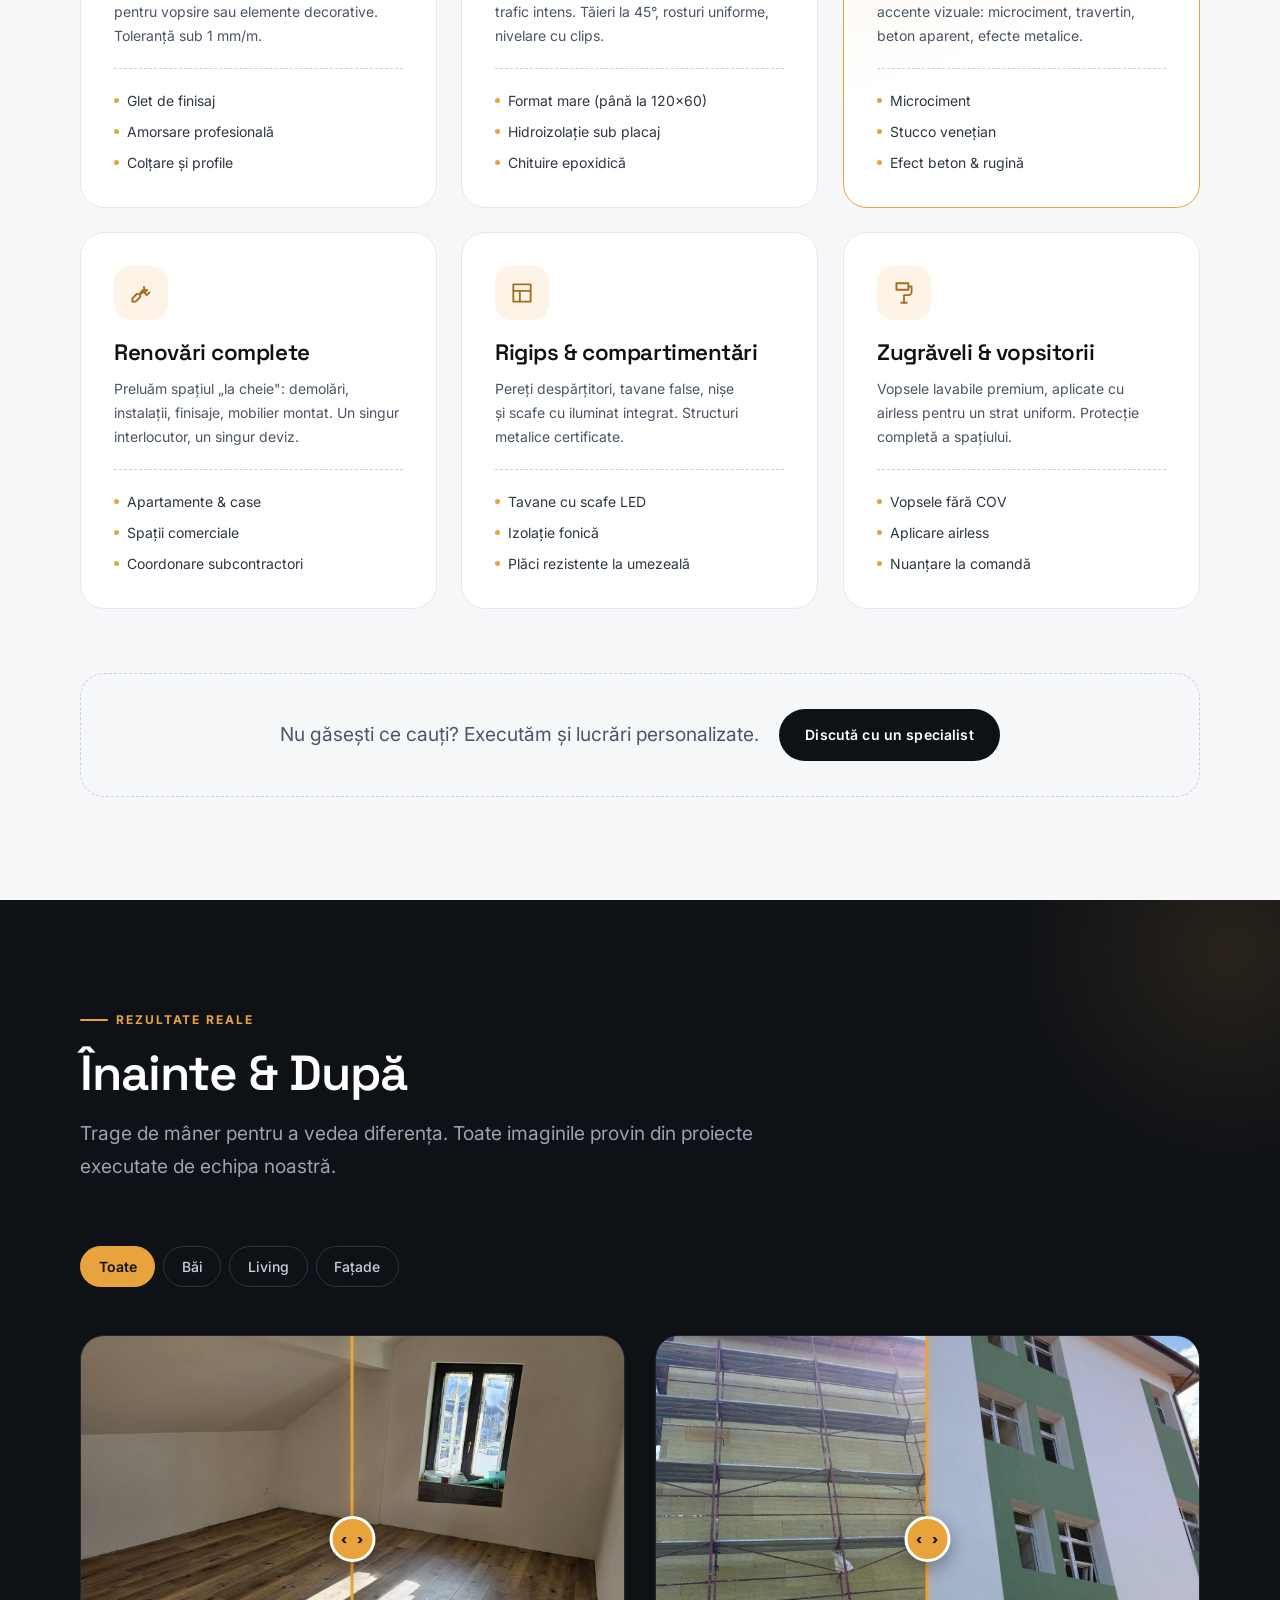
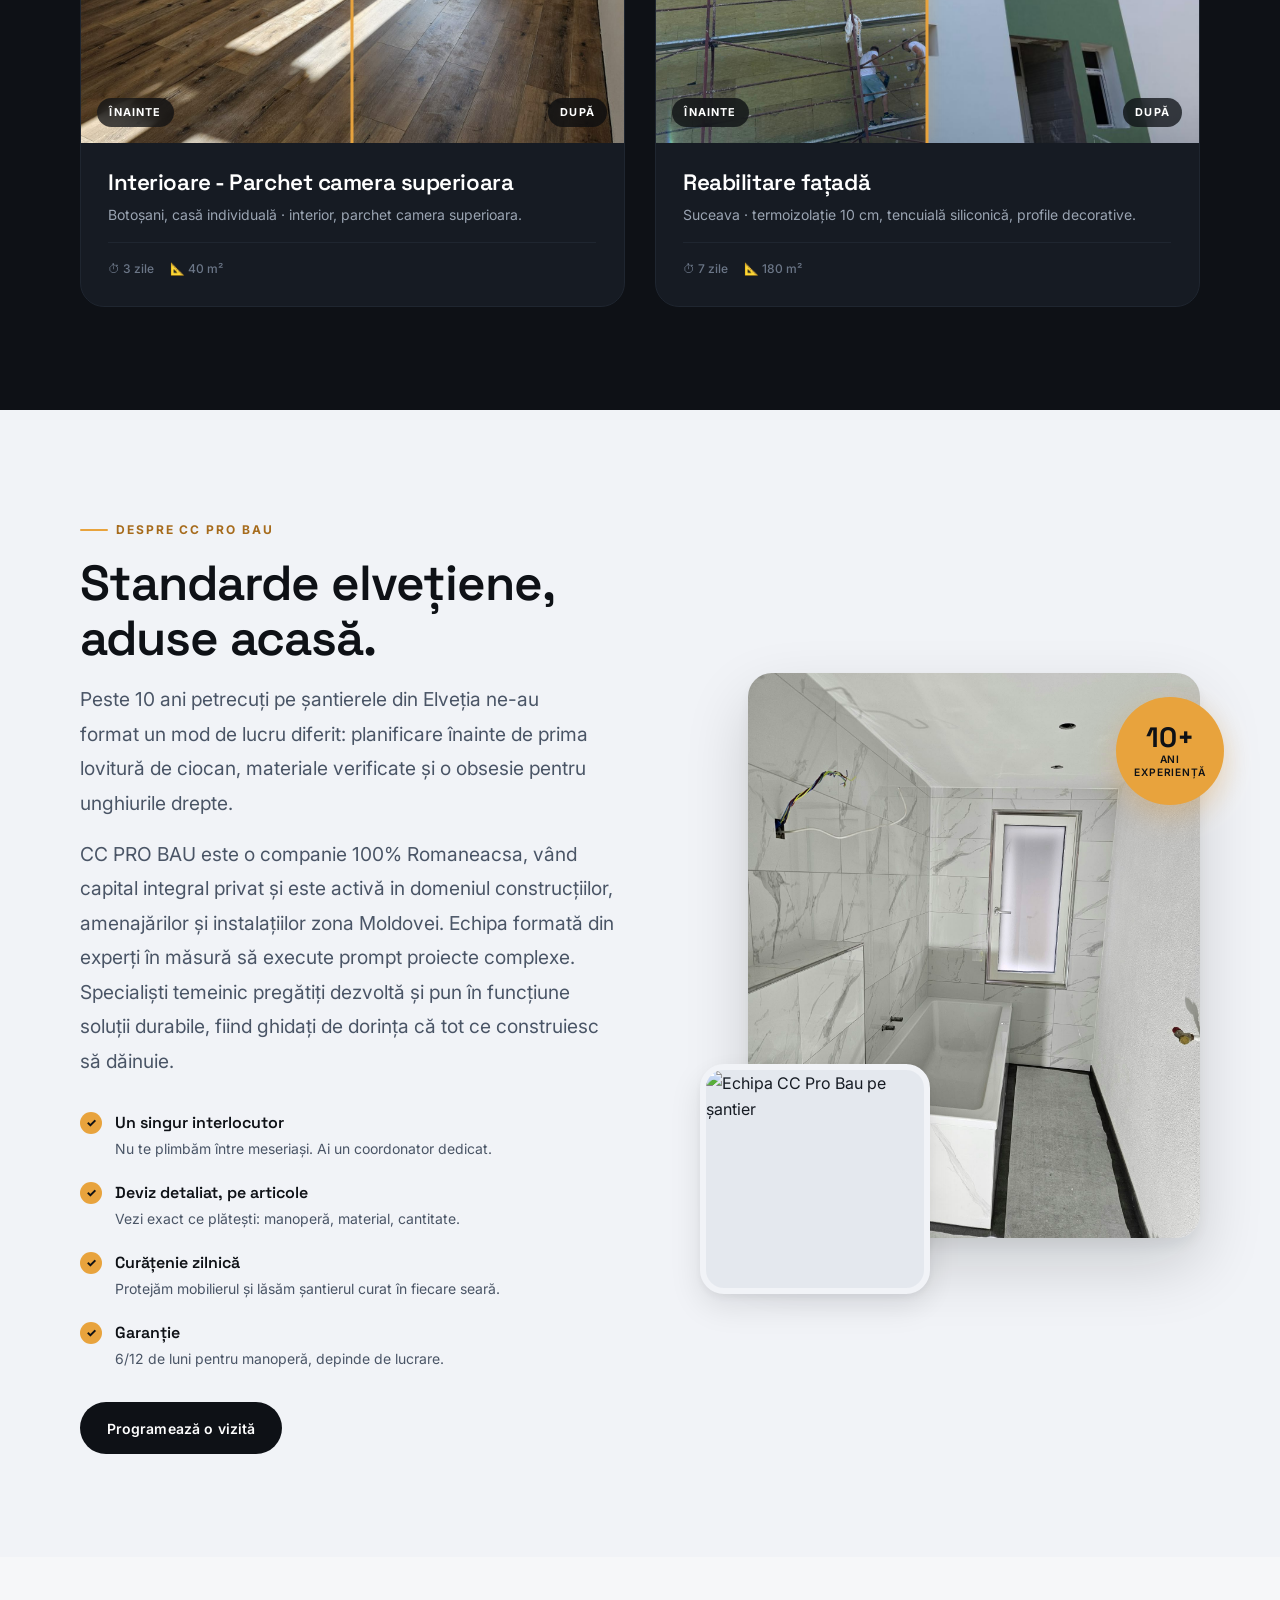
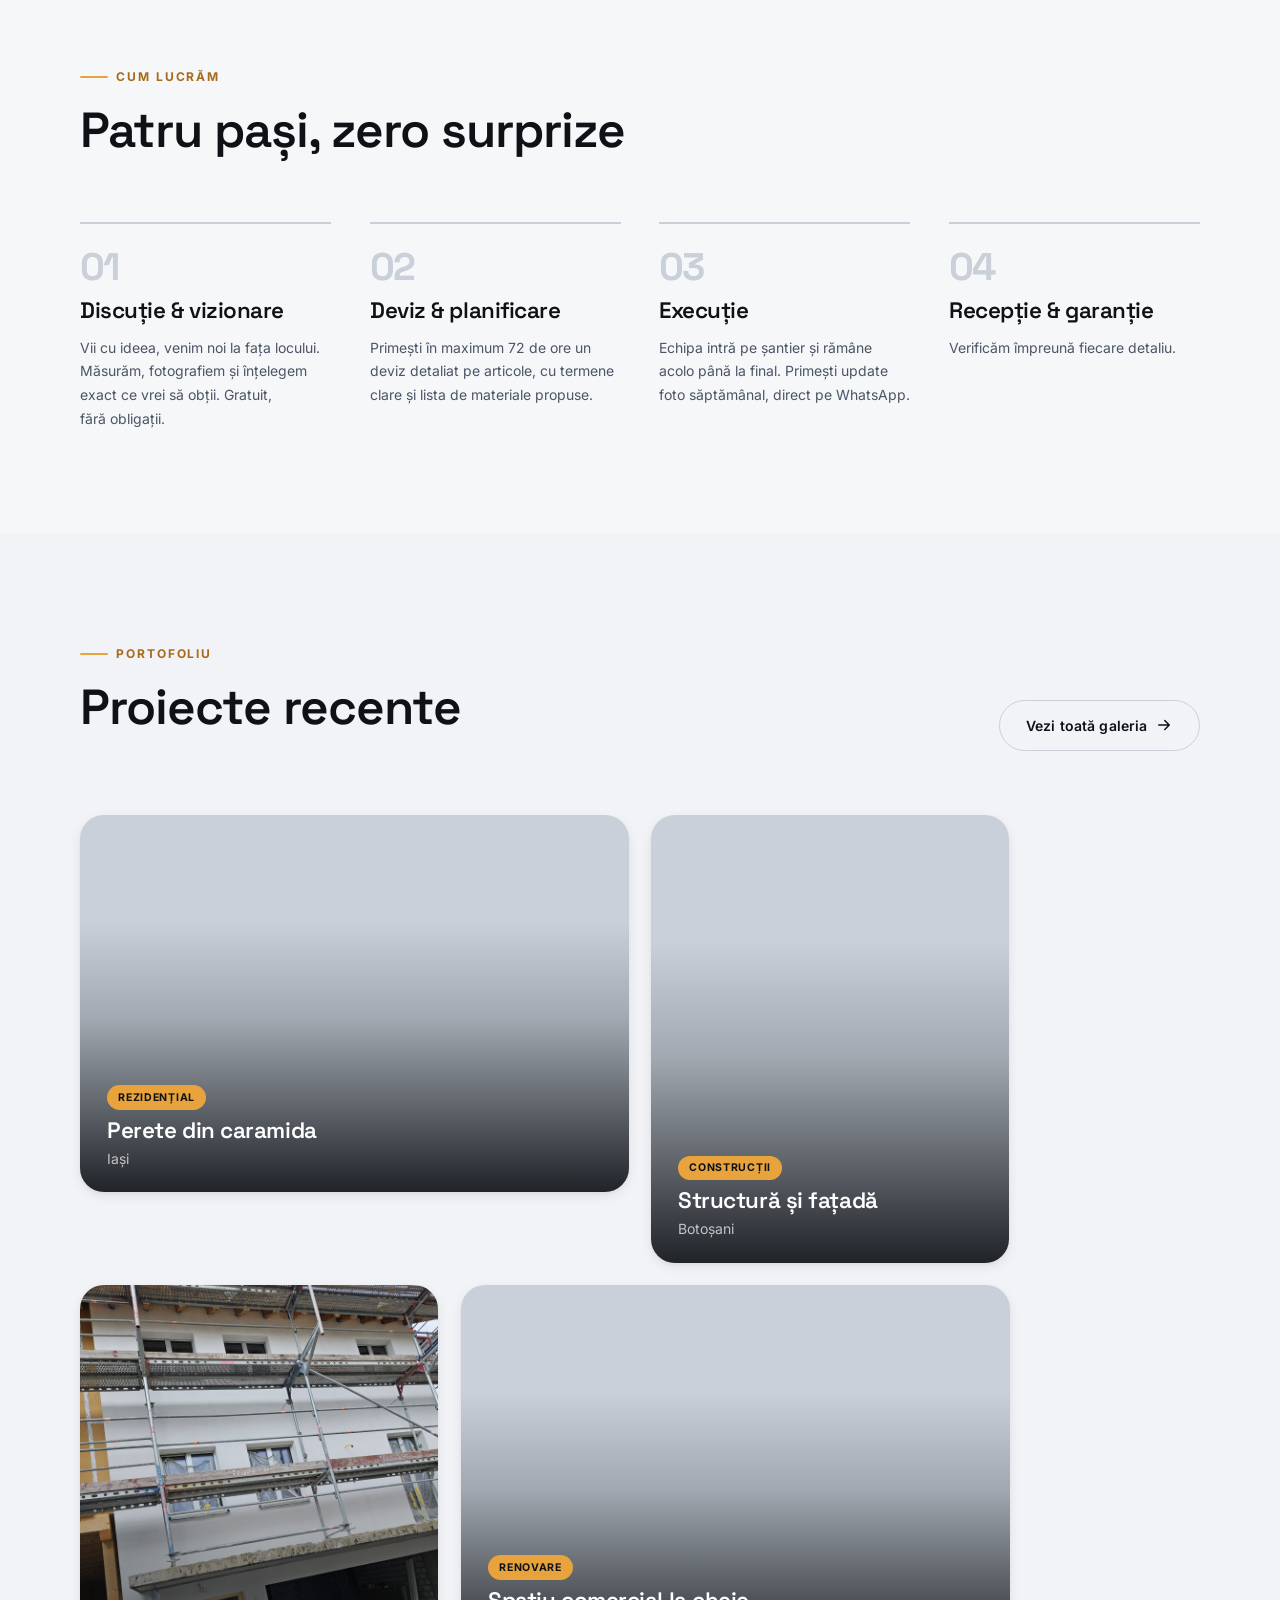
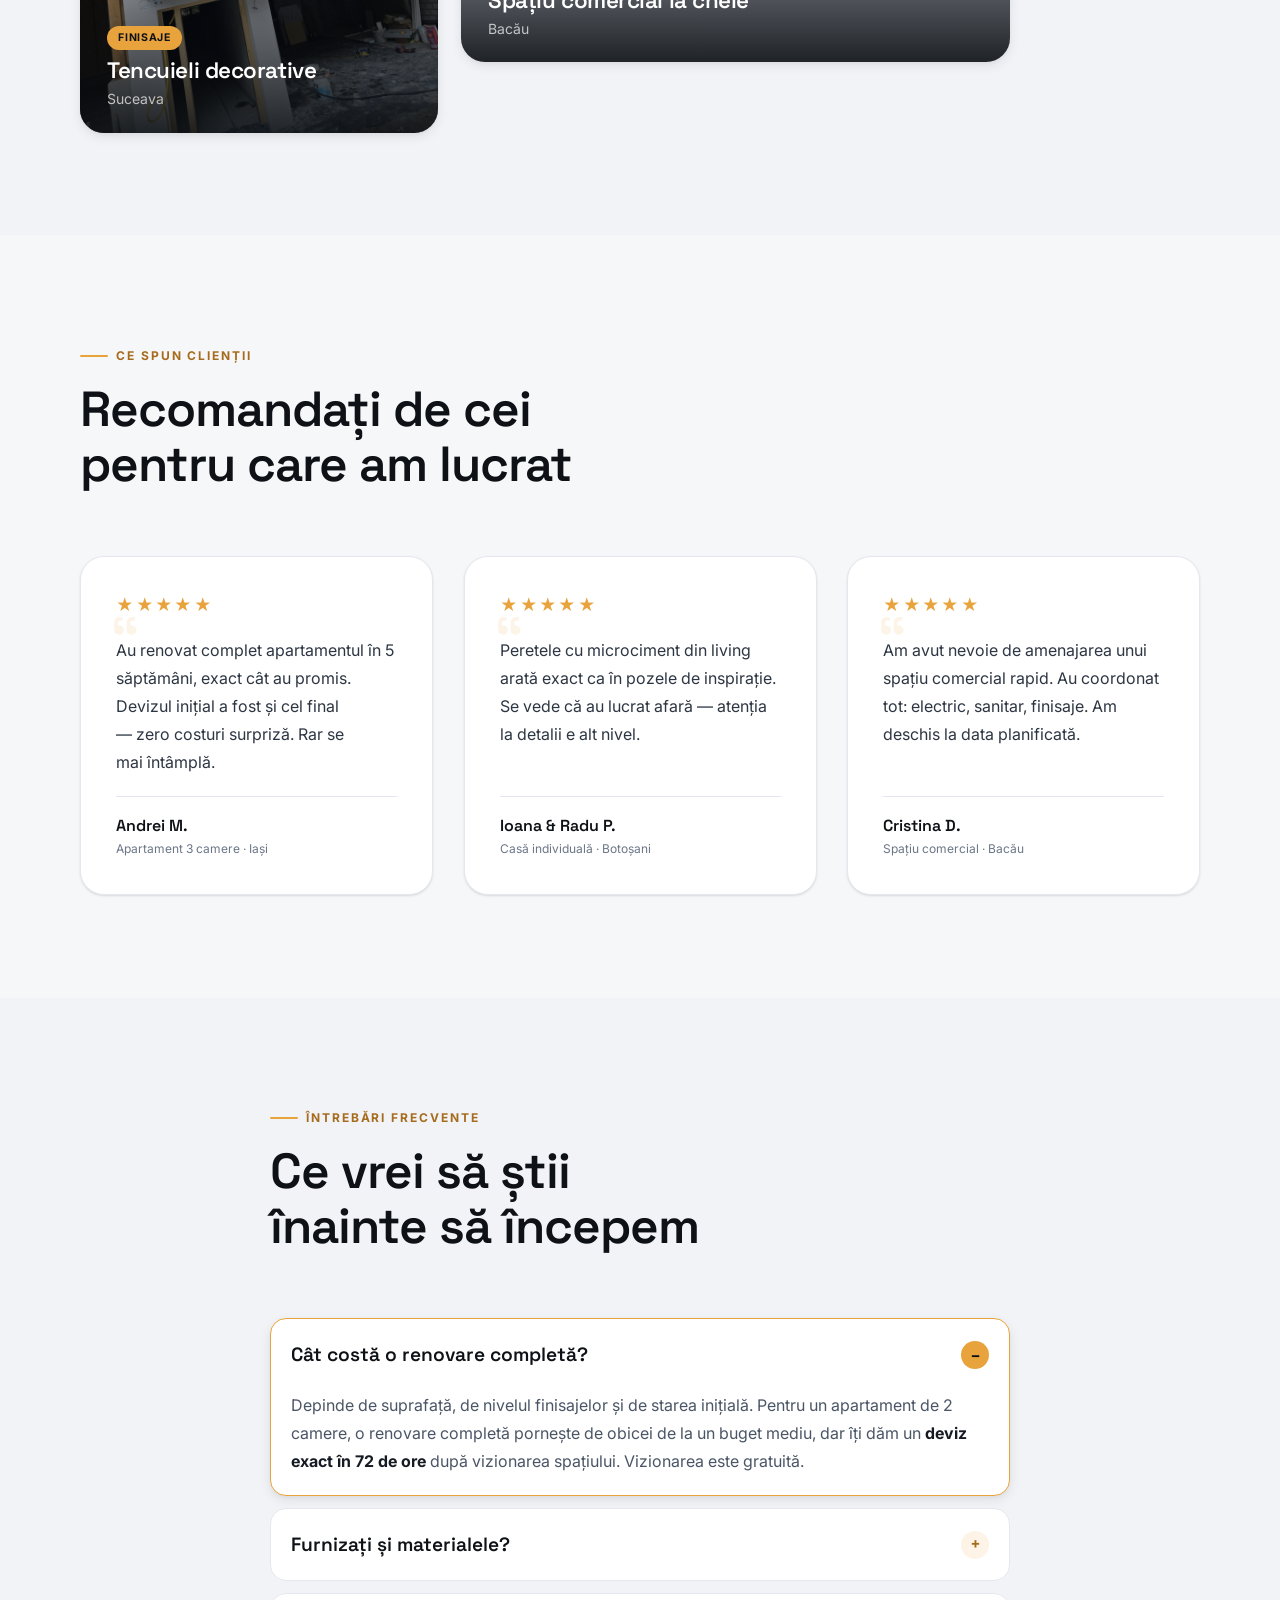
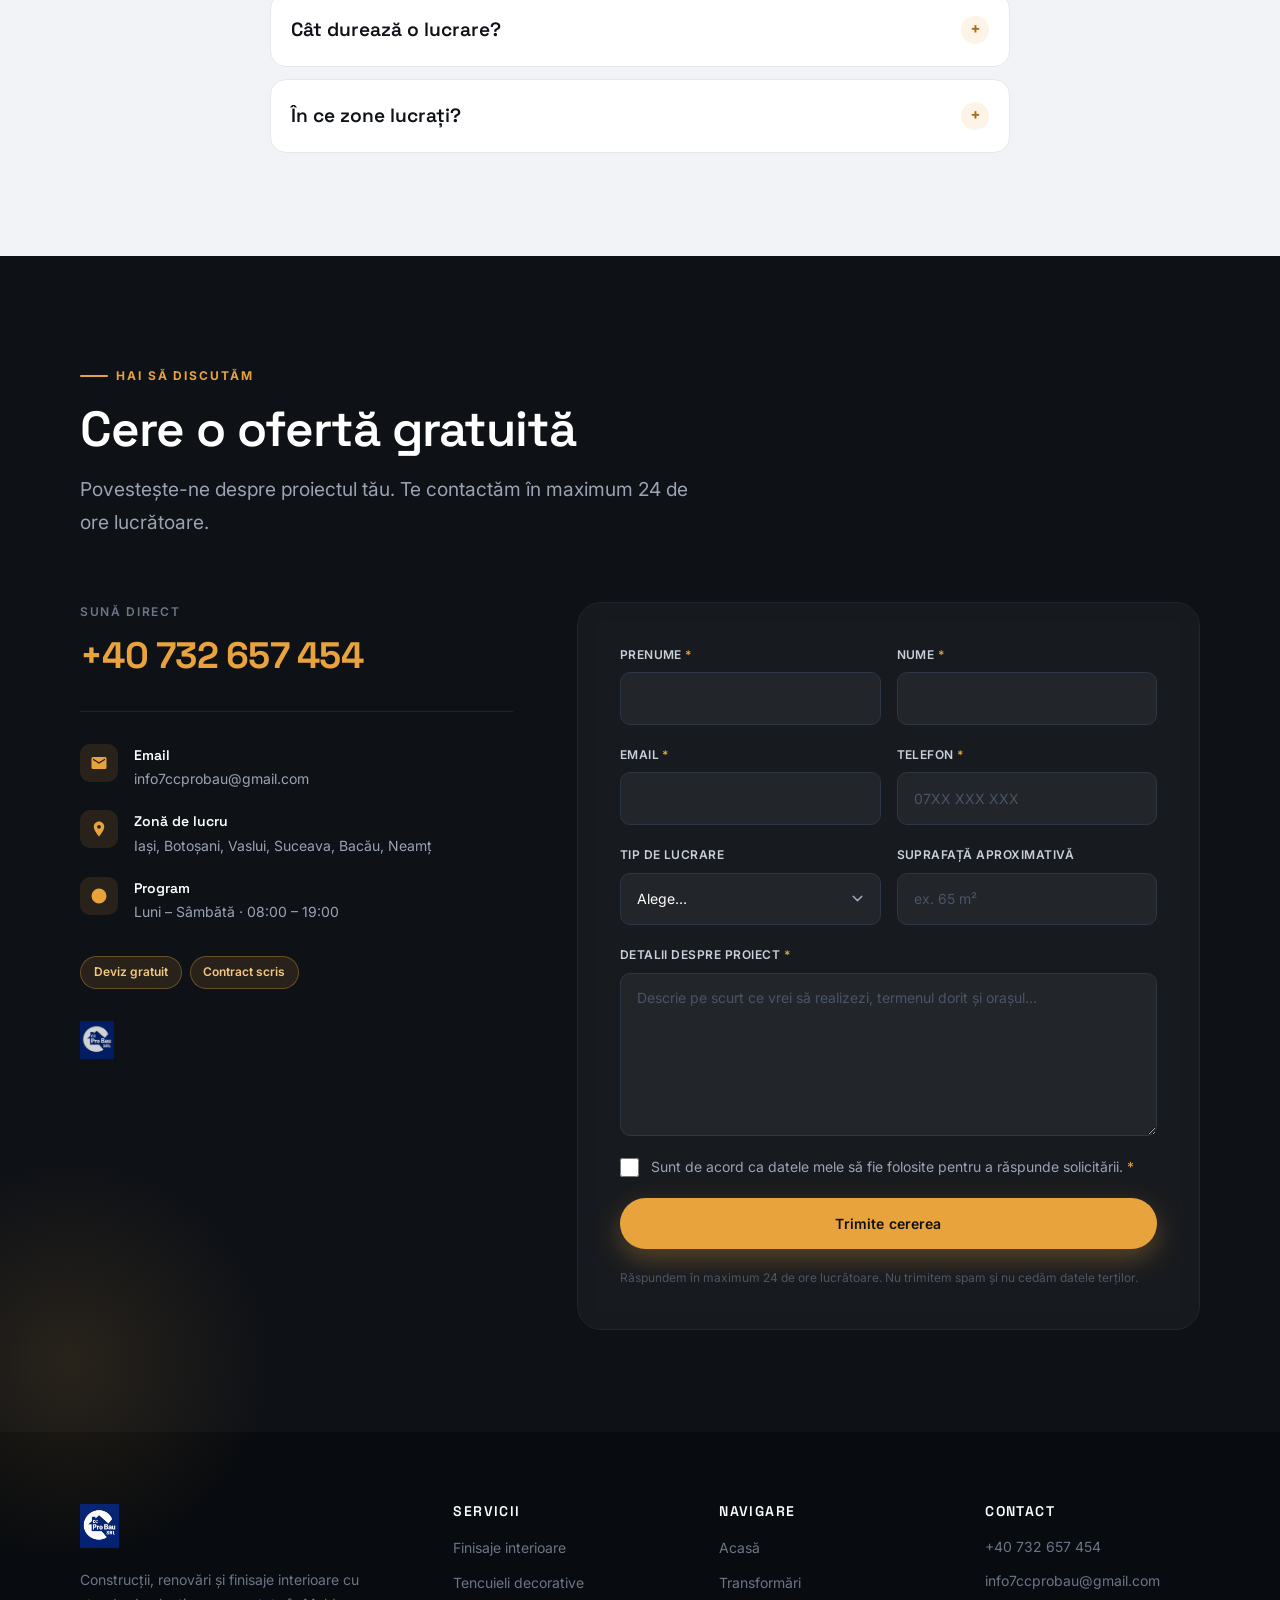
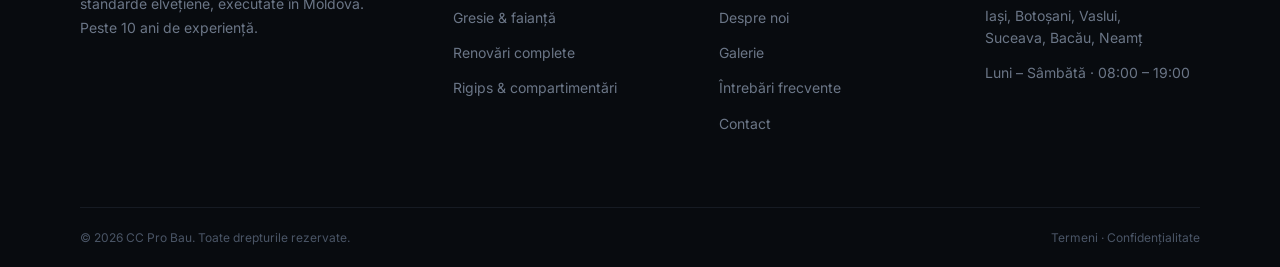
==== commit 5cca9b27: "Update index.html" ====
--- a/index.html
+++ b/index.html
@@ -569,7 +569,7 @@
 
         <div class="about__visual" data-reveal data-reveal-delay="120">
           <figure class="about__photo about__photo--main">
-            <img src="meta/PHOTO-2026-09-03-15-33-17 2.jpg"
+            <img src="meta/PHOTO-2026-09-03-15-33-49.jpg"
                  alt="Finisaje interioare realizate de CC Pro Bau"
                  loading="lazy" decoding="async">
           </figure>
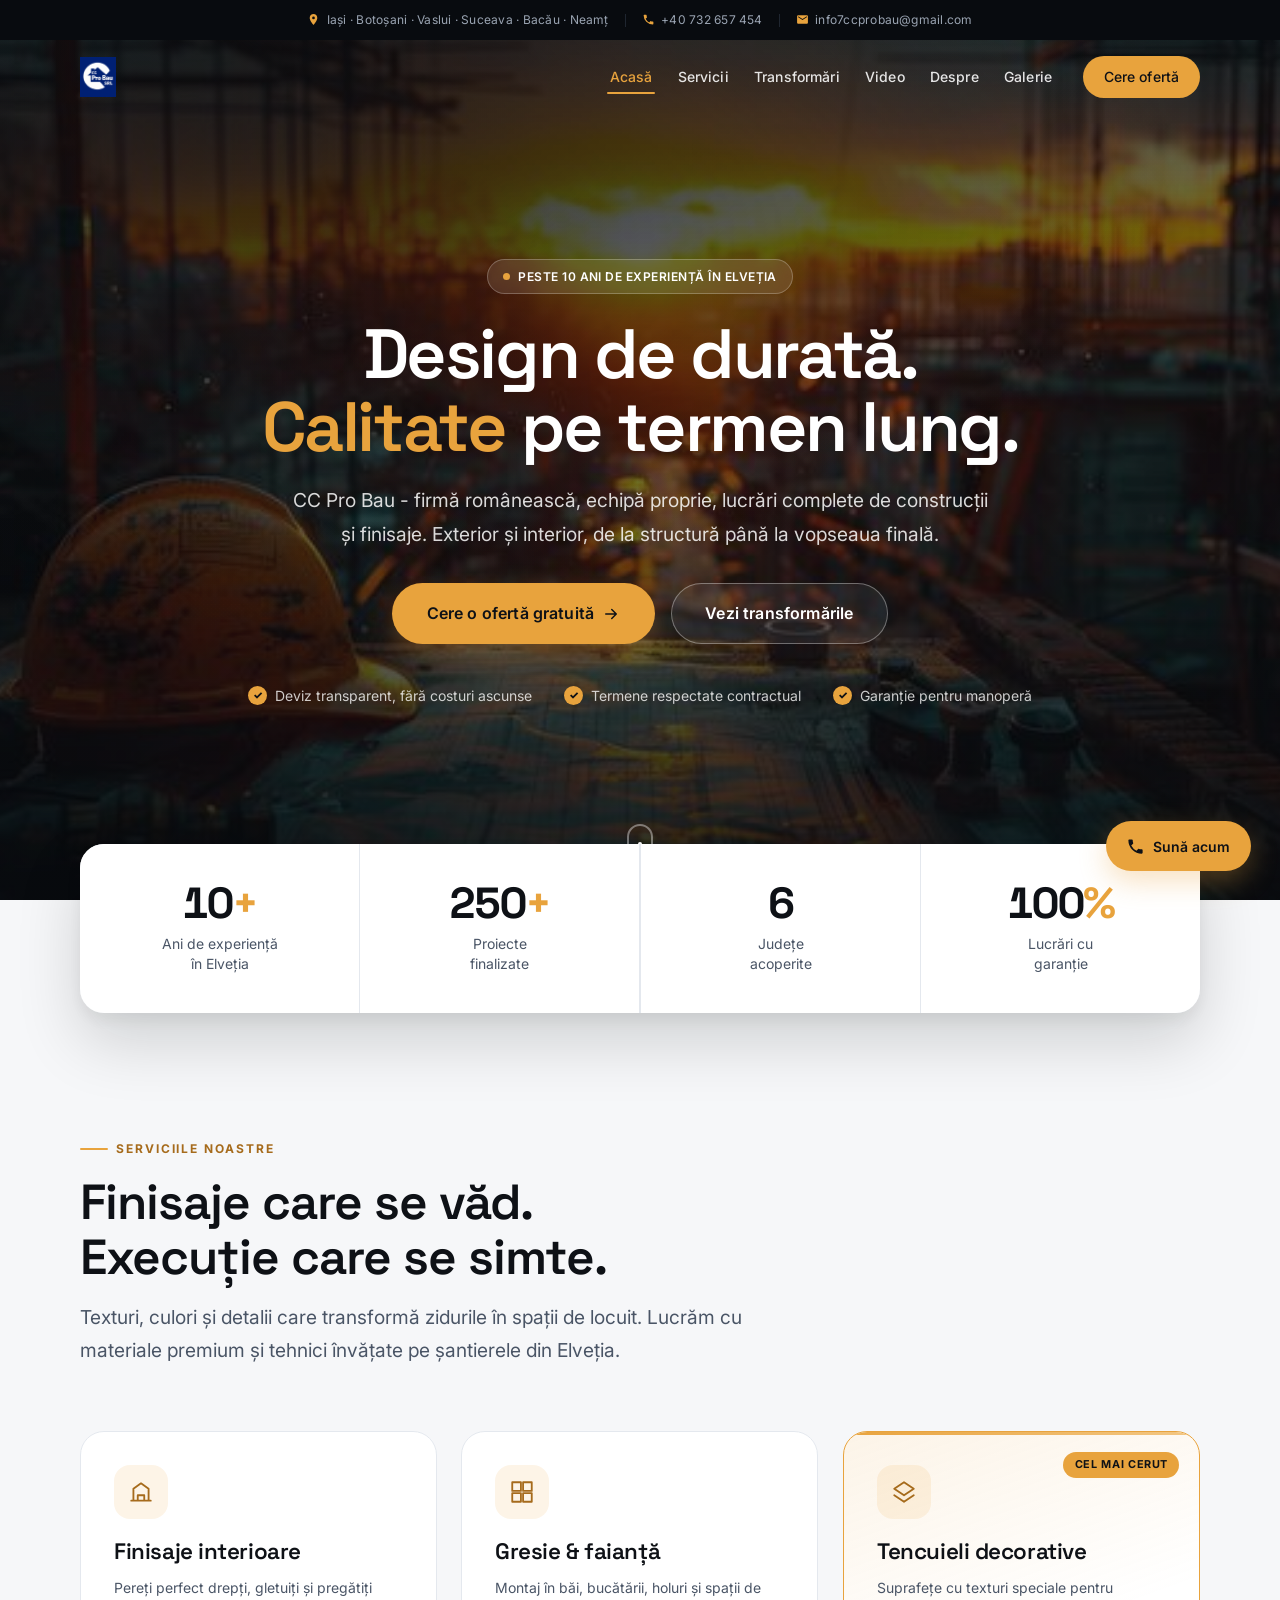
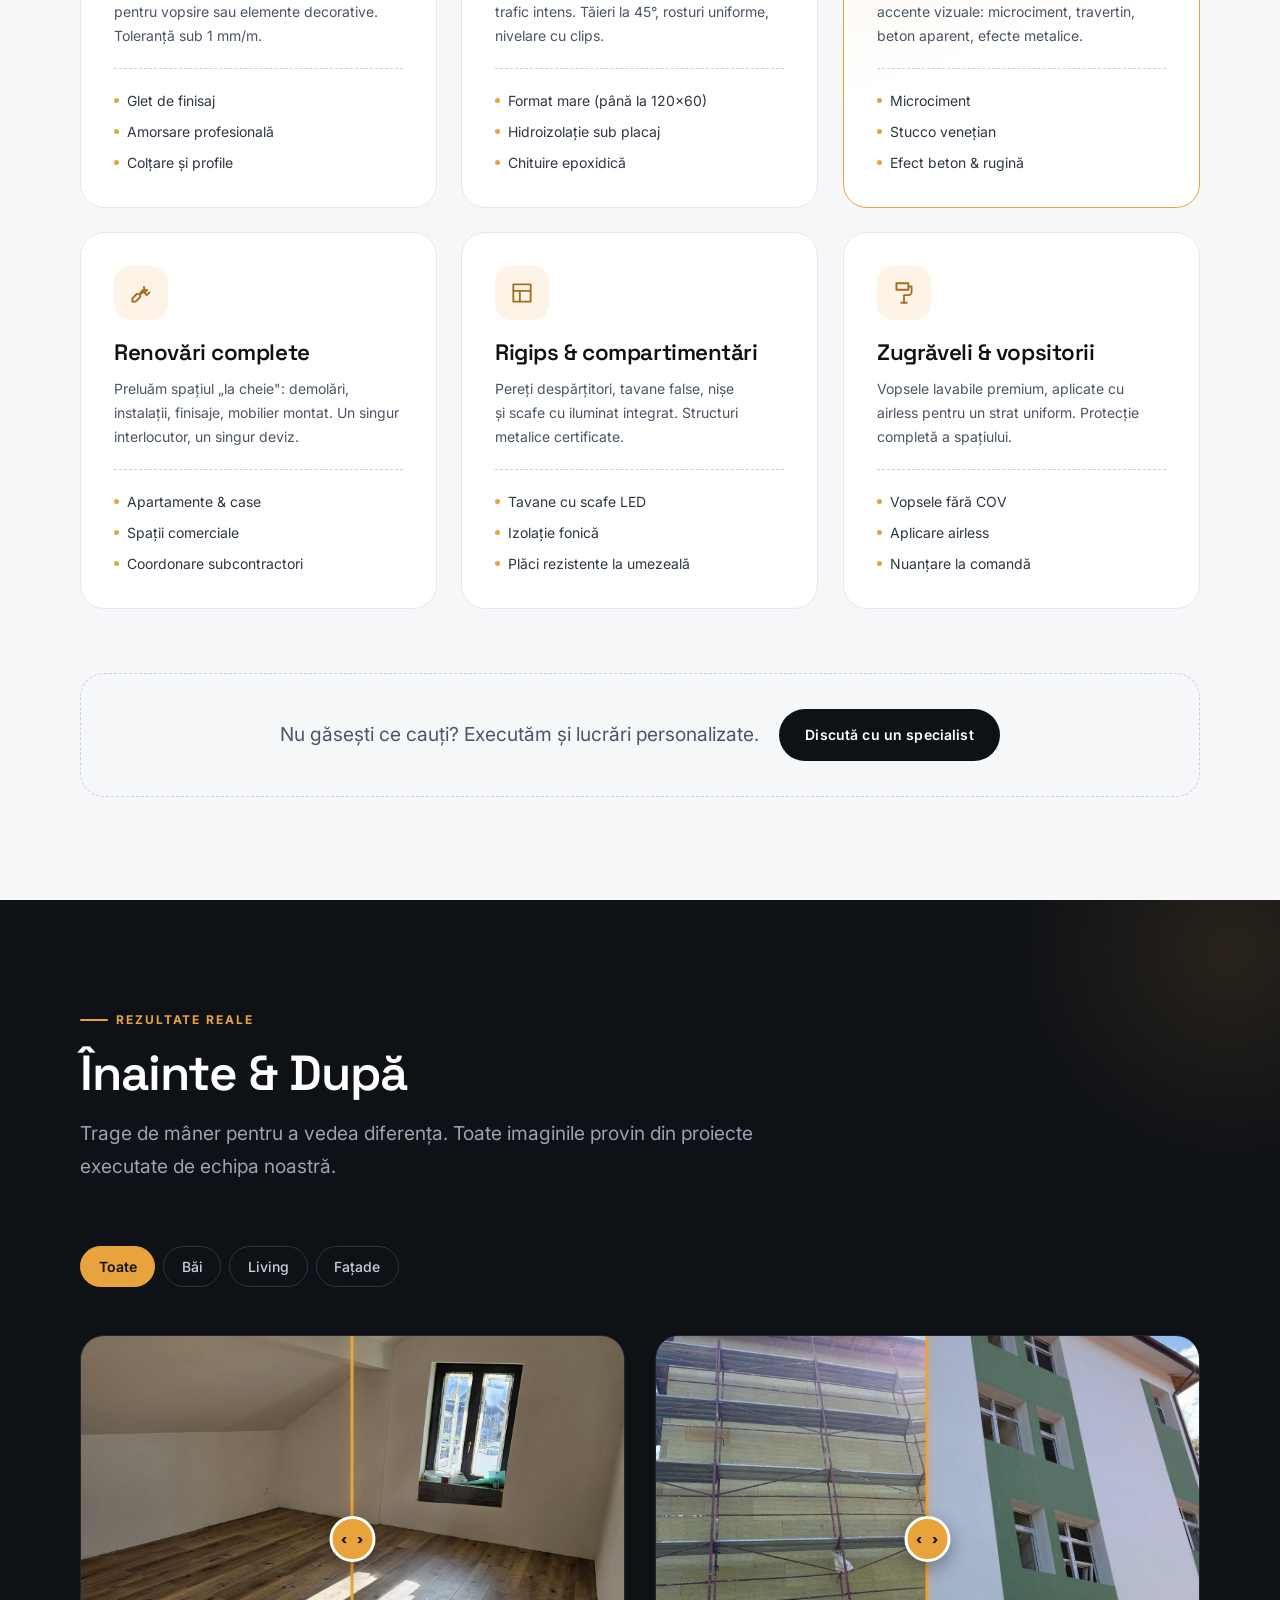
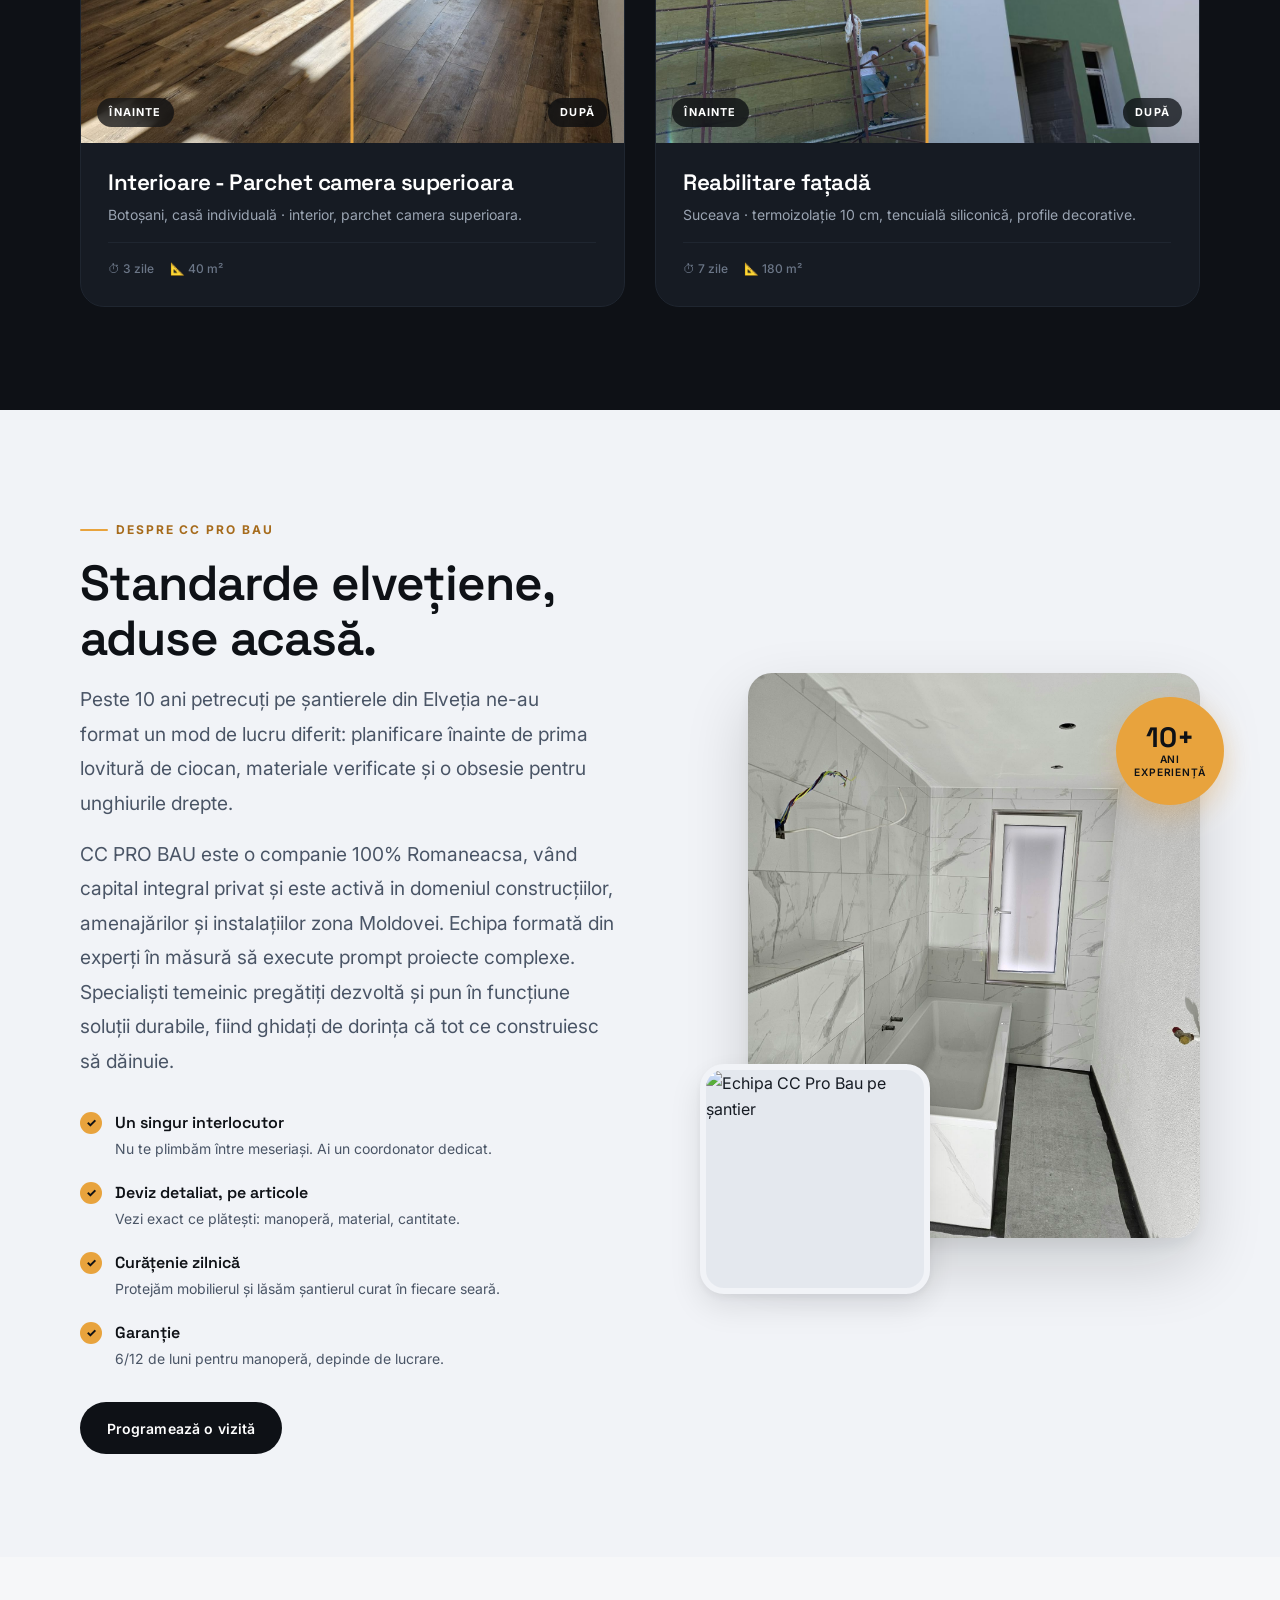
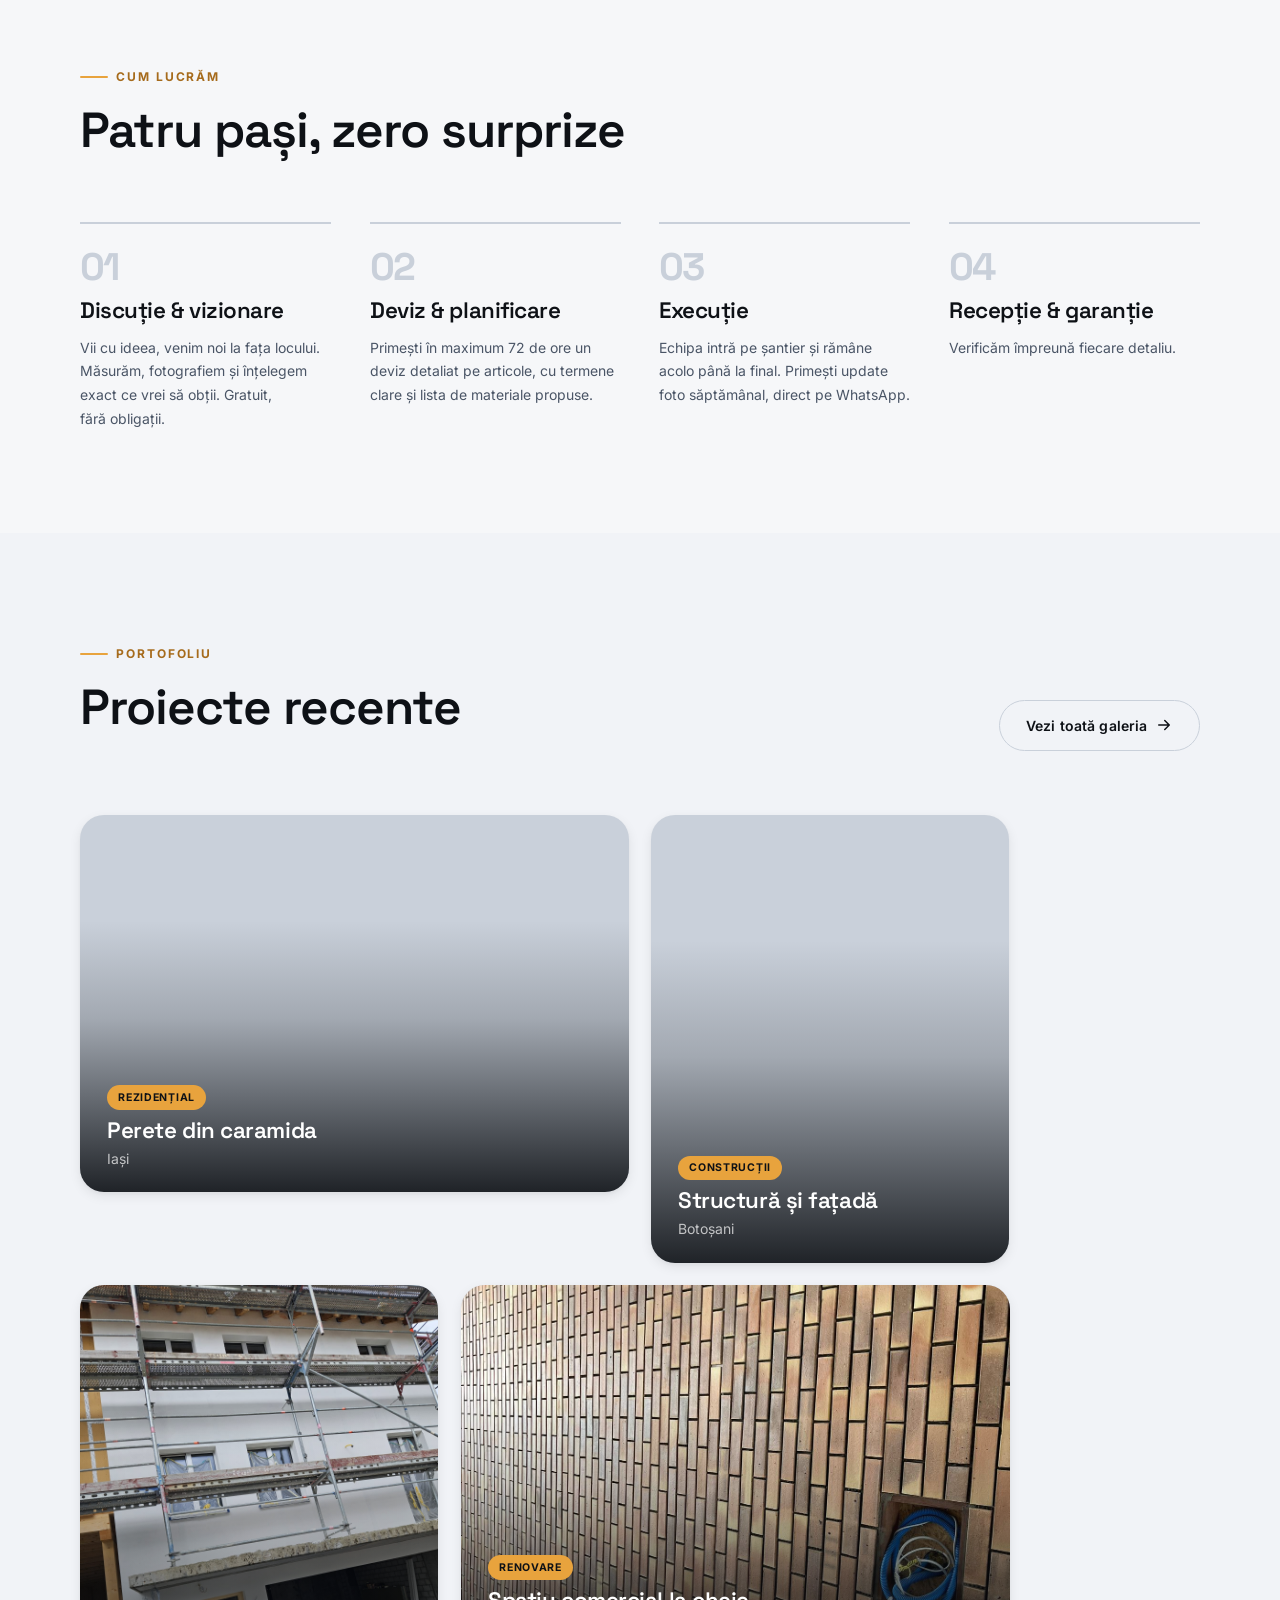
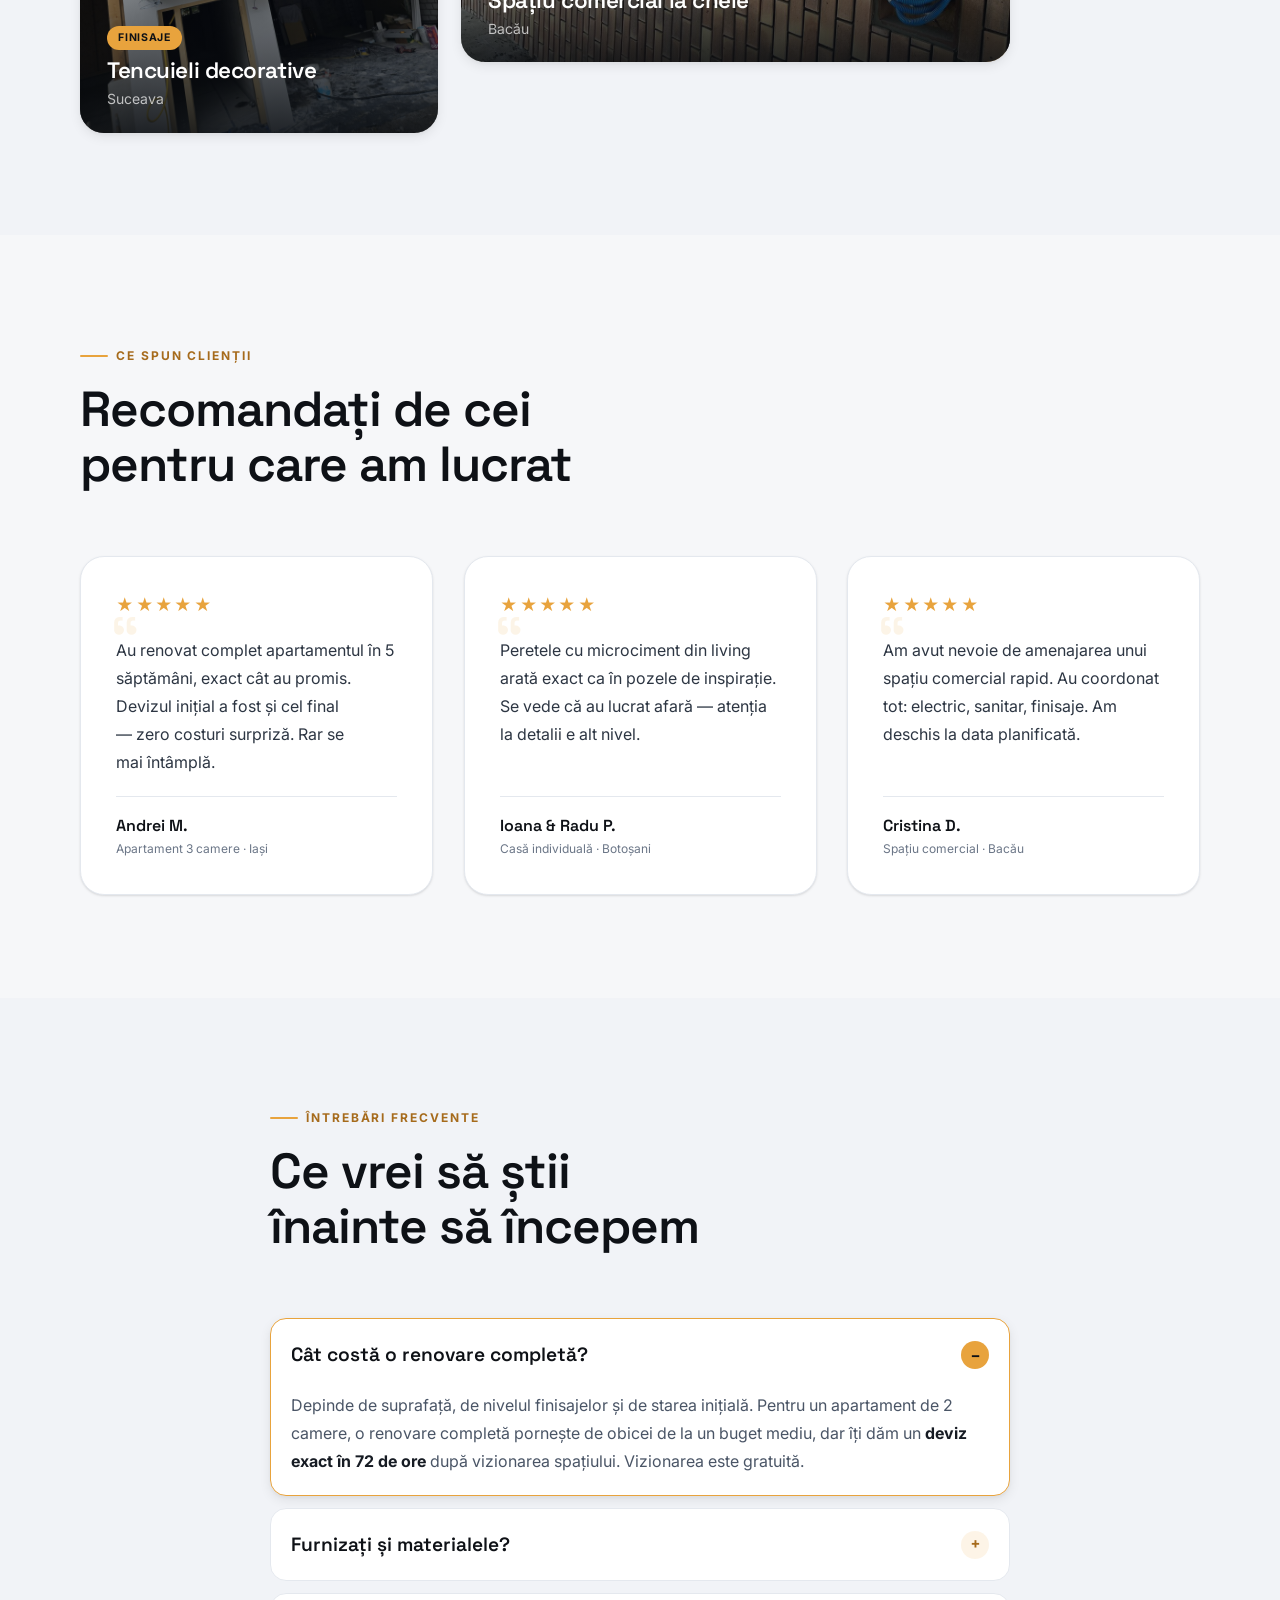
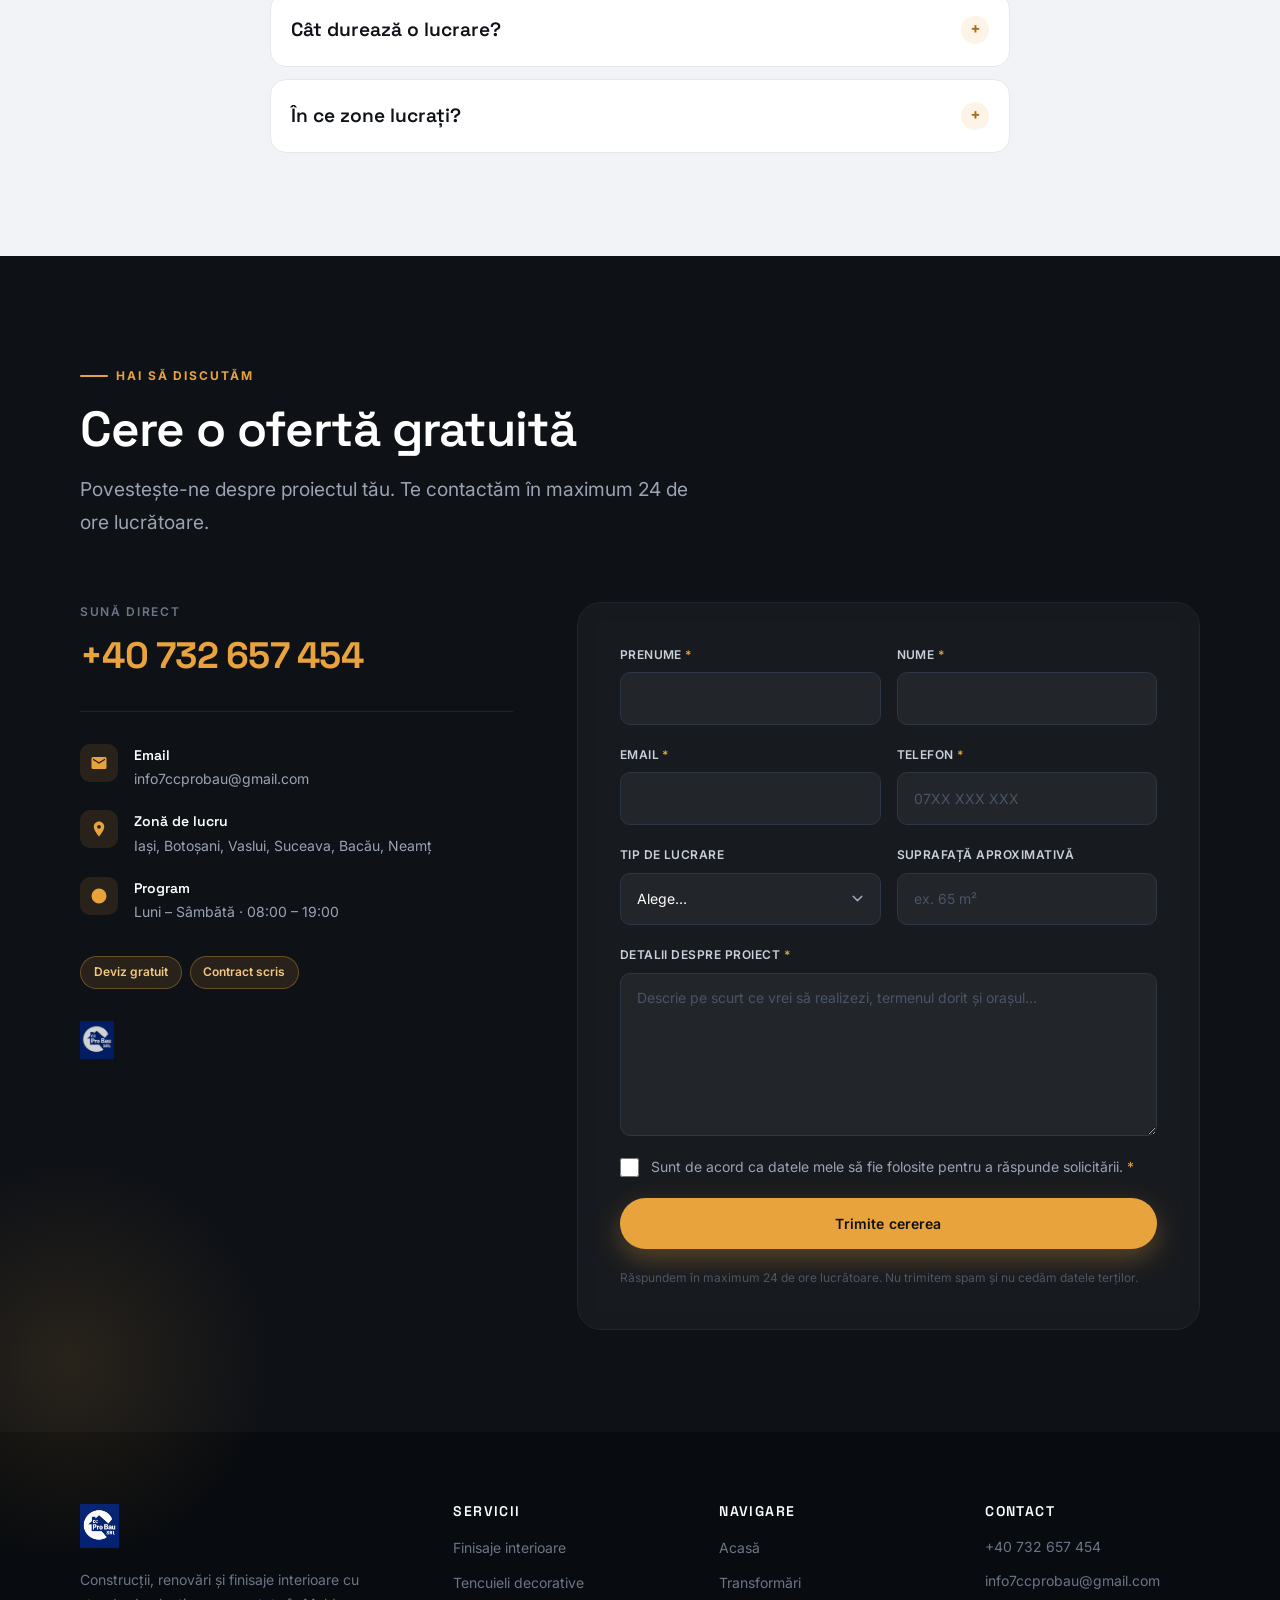
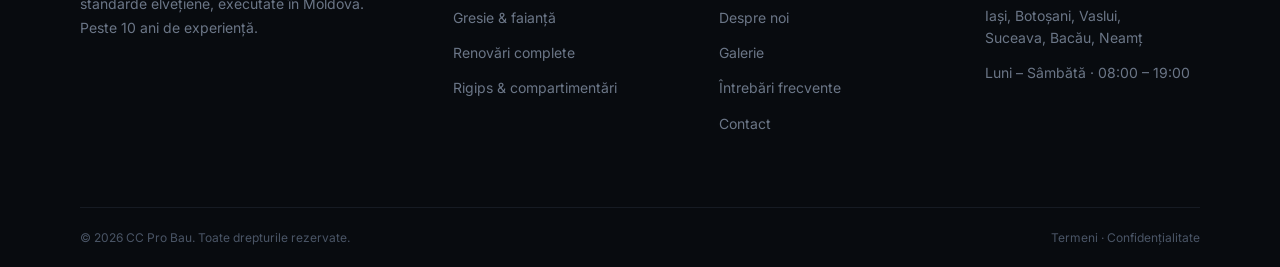
==== commit 323c1ddc: "Update index.html" ====
--- a/index.html
+++ b/index.html
@@ -24,7 +24,7 @@
 <link href="https://fonts.googleapis.com/css2?family=Inter:wght@400;500;600;700&family=Space+Grotesk:wght@500;600;700&display=swap" rel="stylesheet">
 
 <!-- Preîncărcare imagine hero -->
-<link rel="preload" as="image" href="meta/background/IMG_4094.jpeg">
+<link rel="preload" as="image" href="meta/background/IMG_4030.jpeg">
 
 <link rel="stylesheet" href="style.css">
 
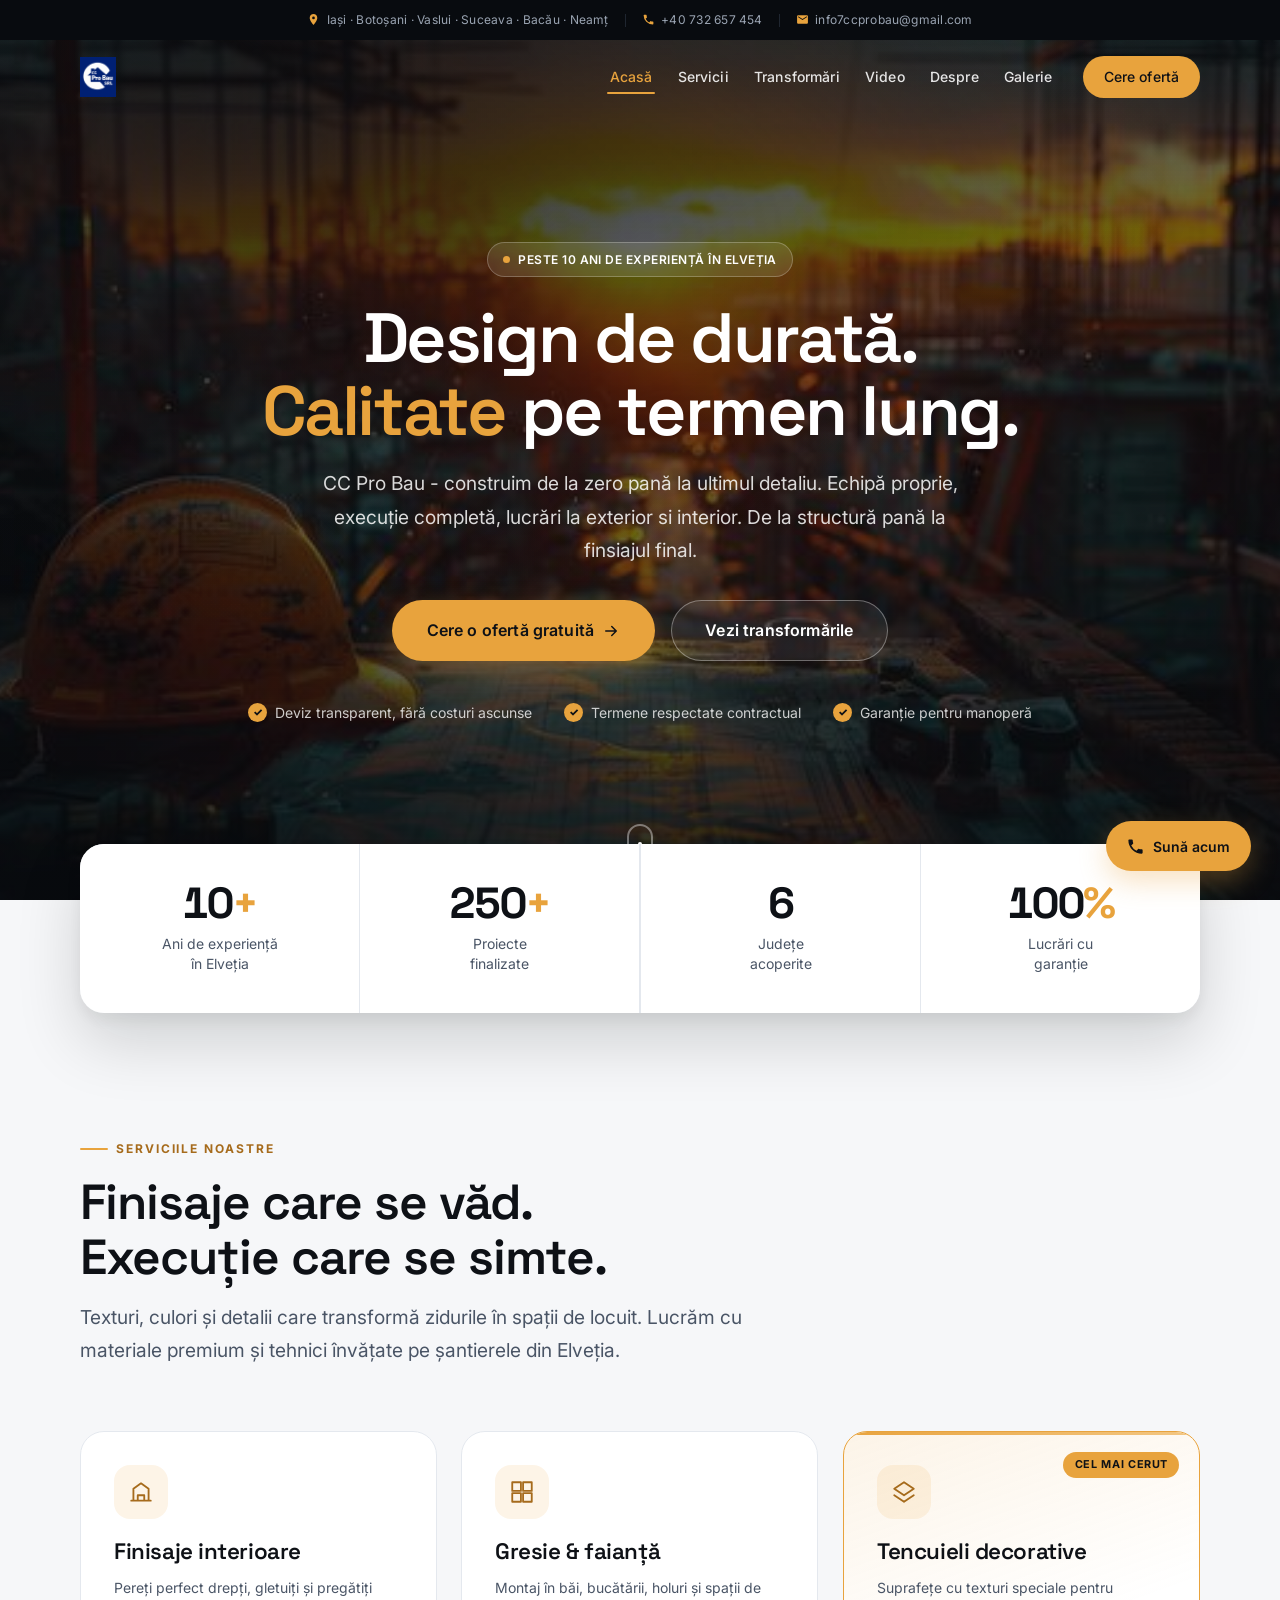
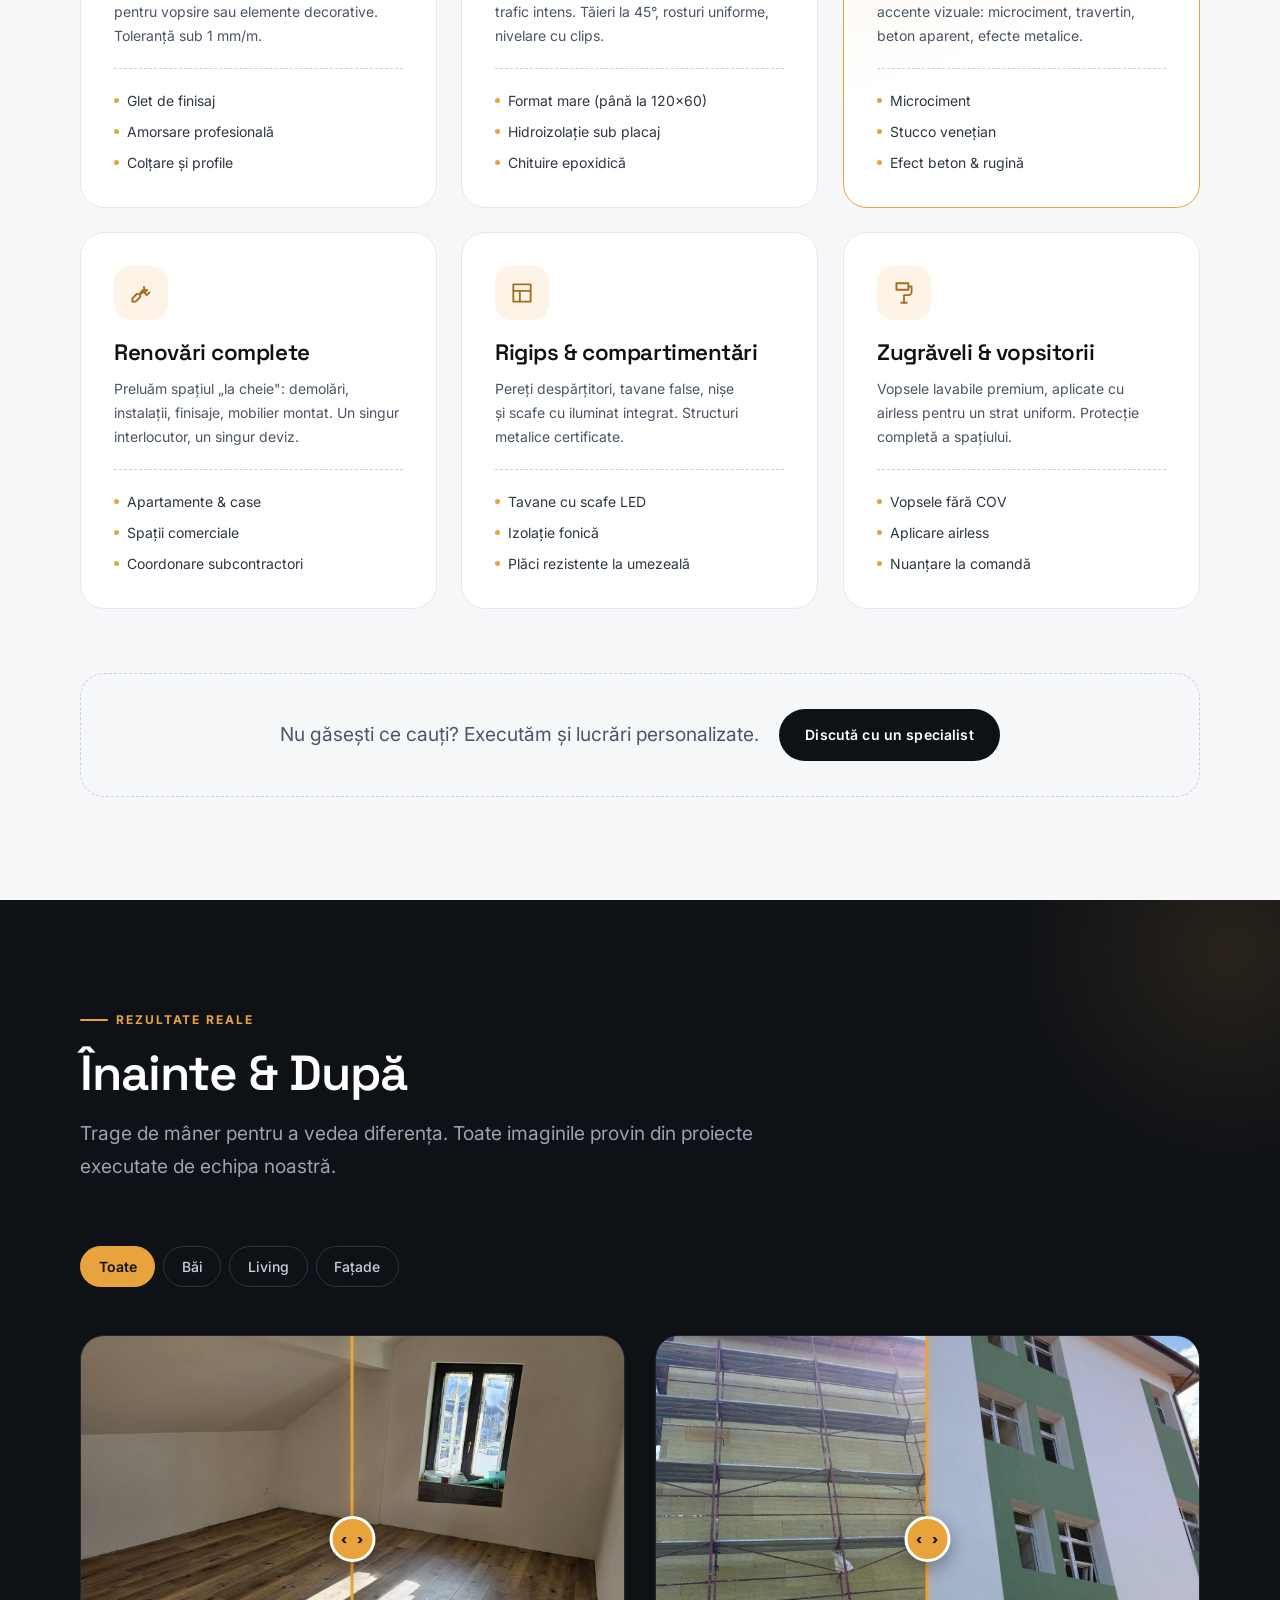
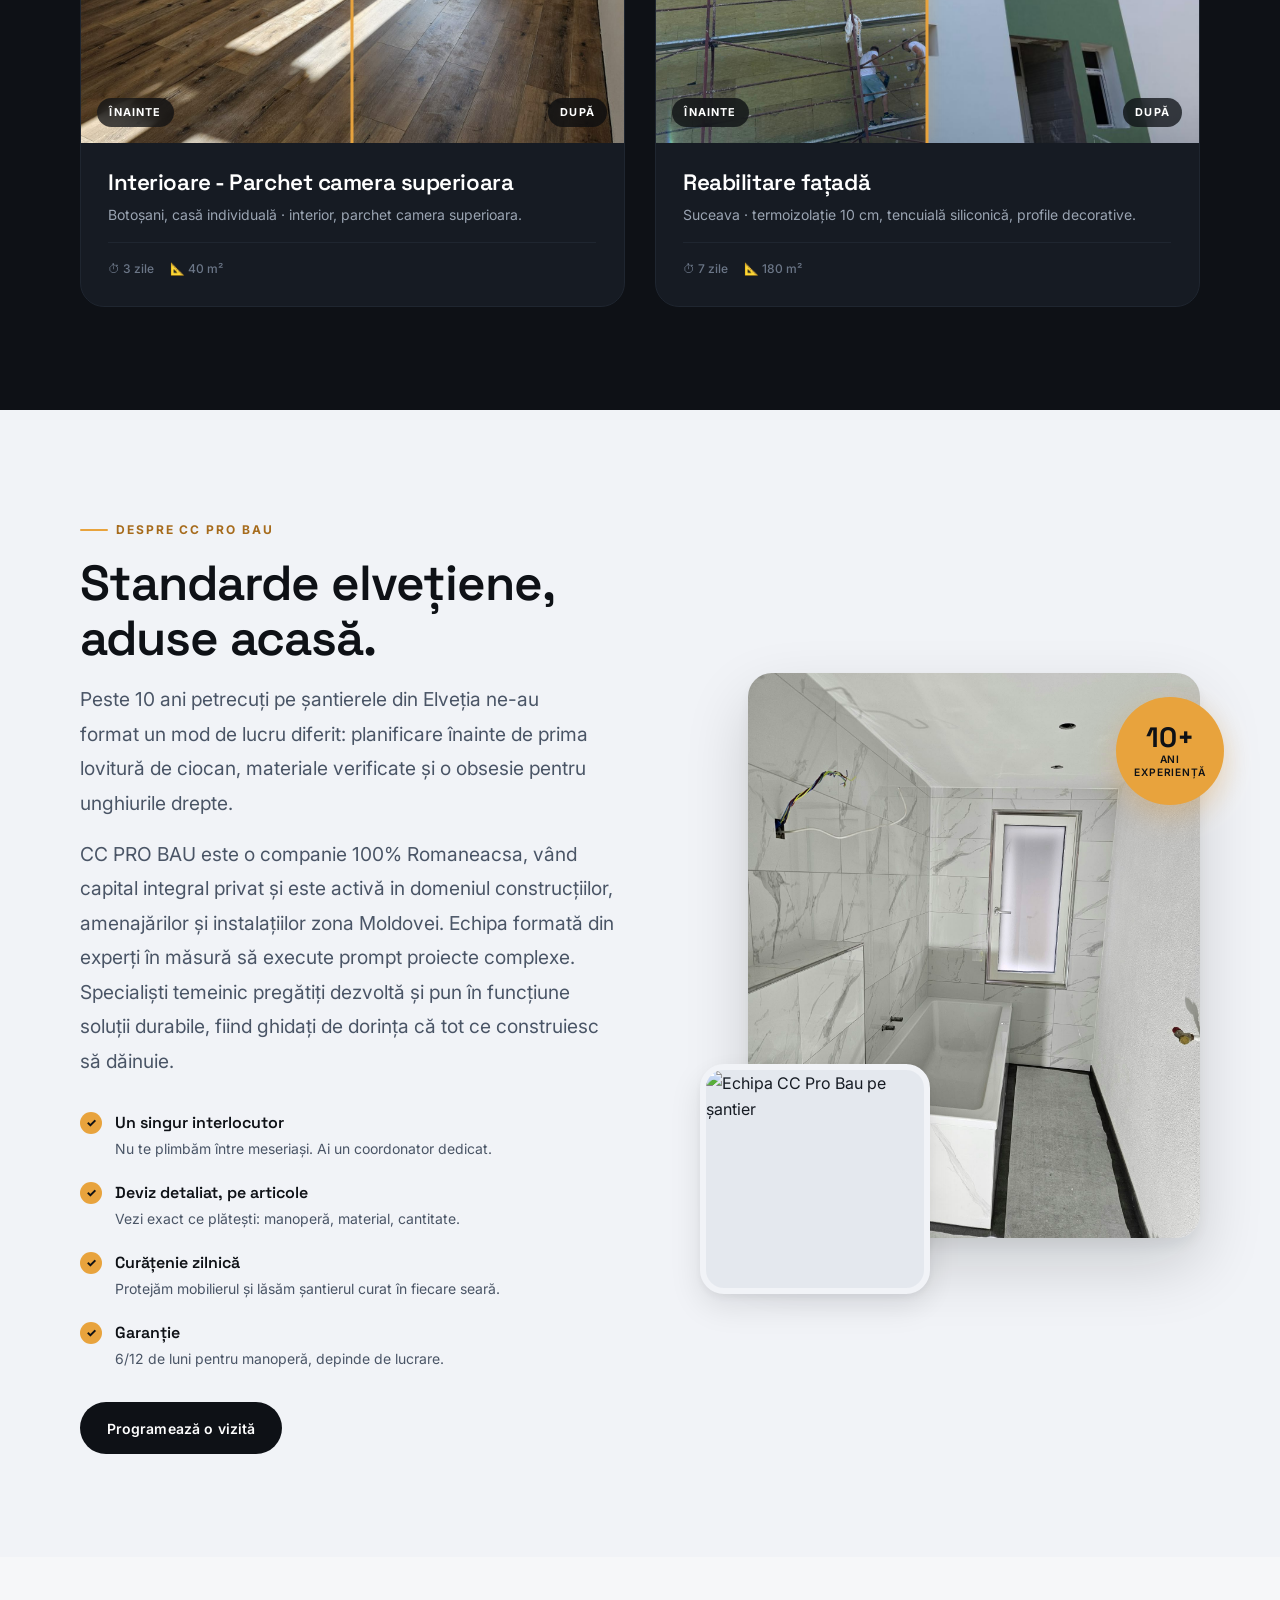
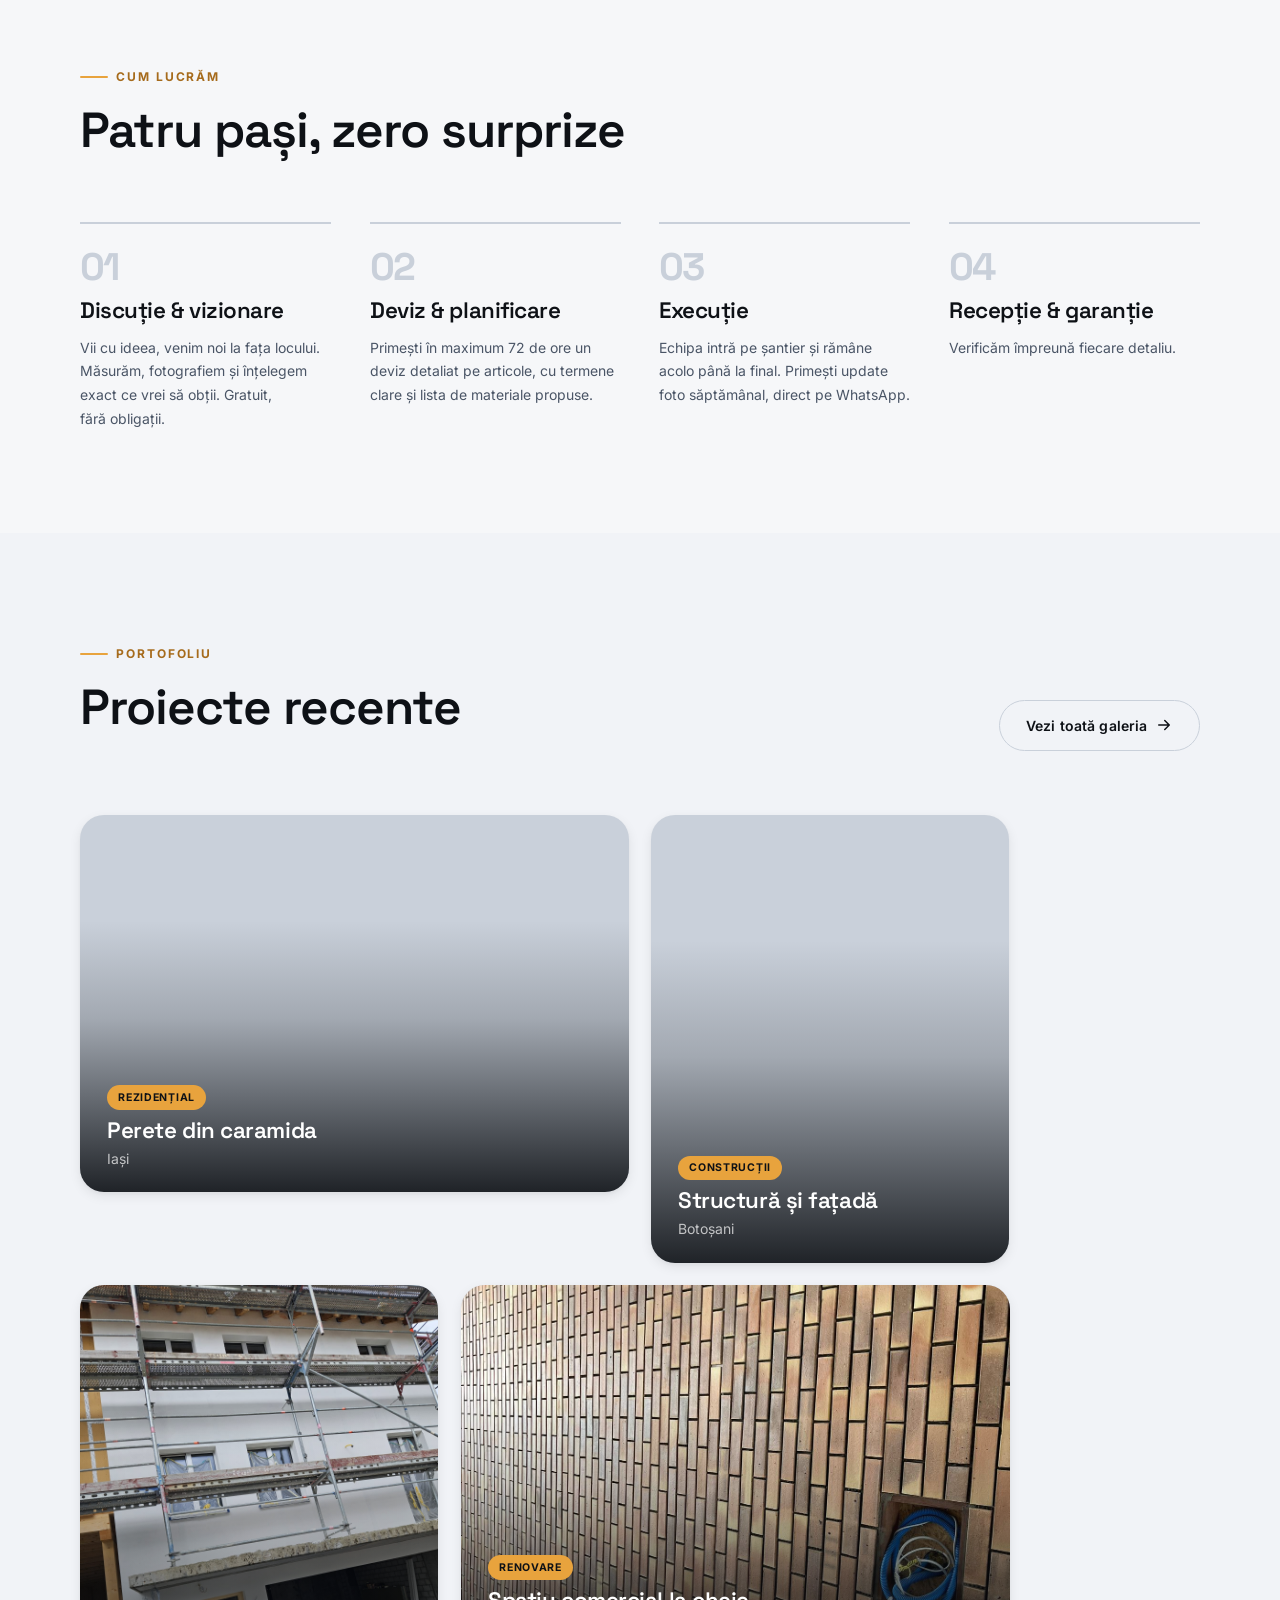
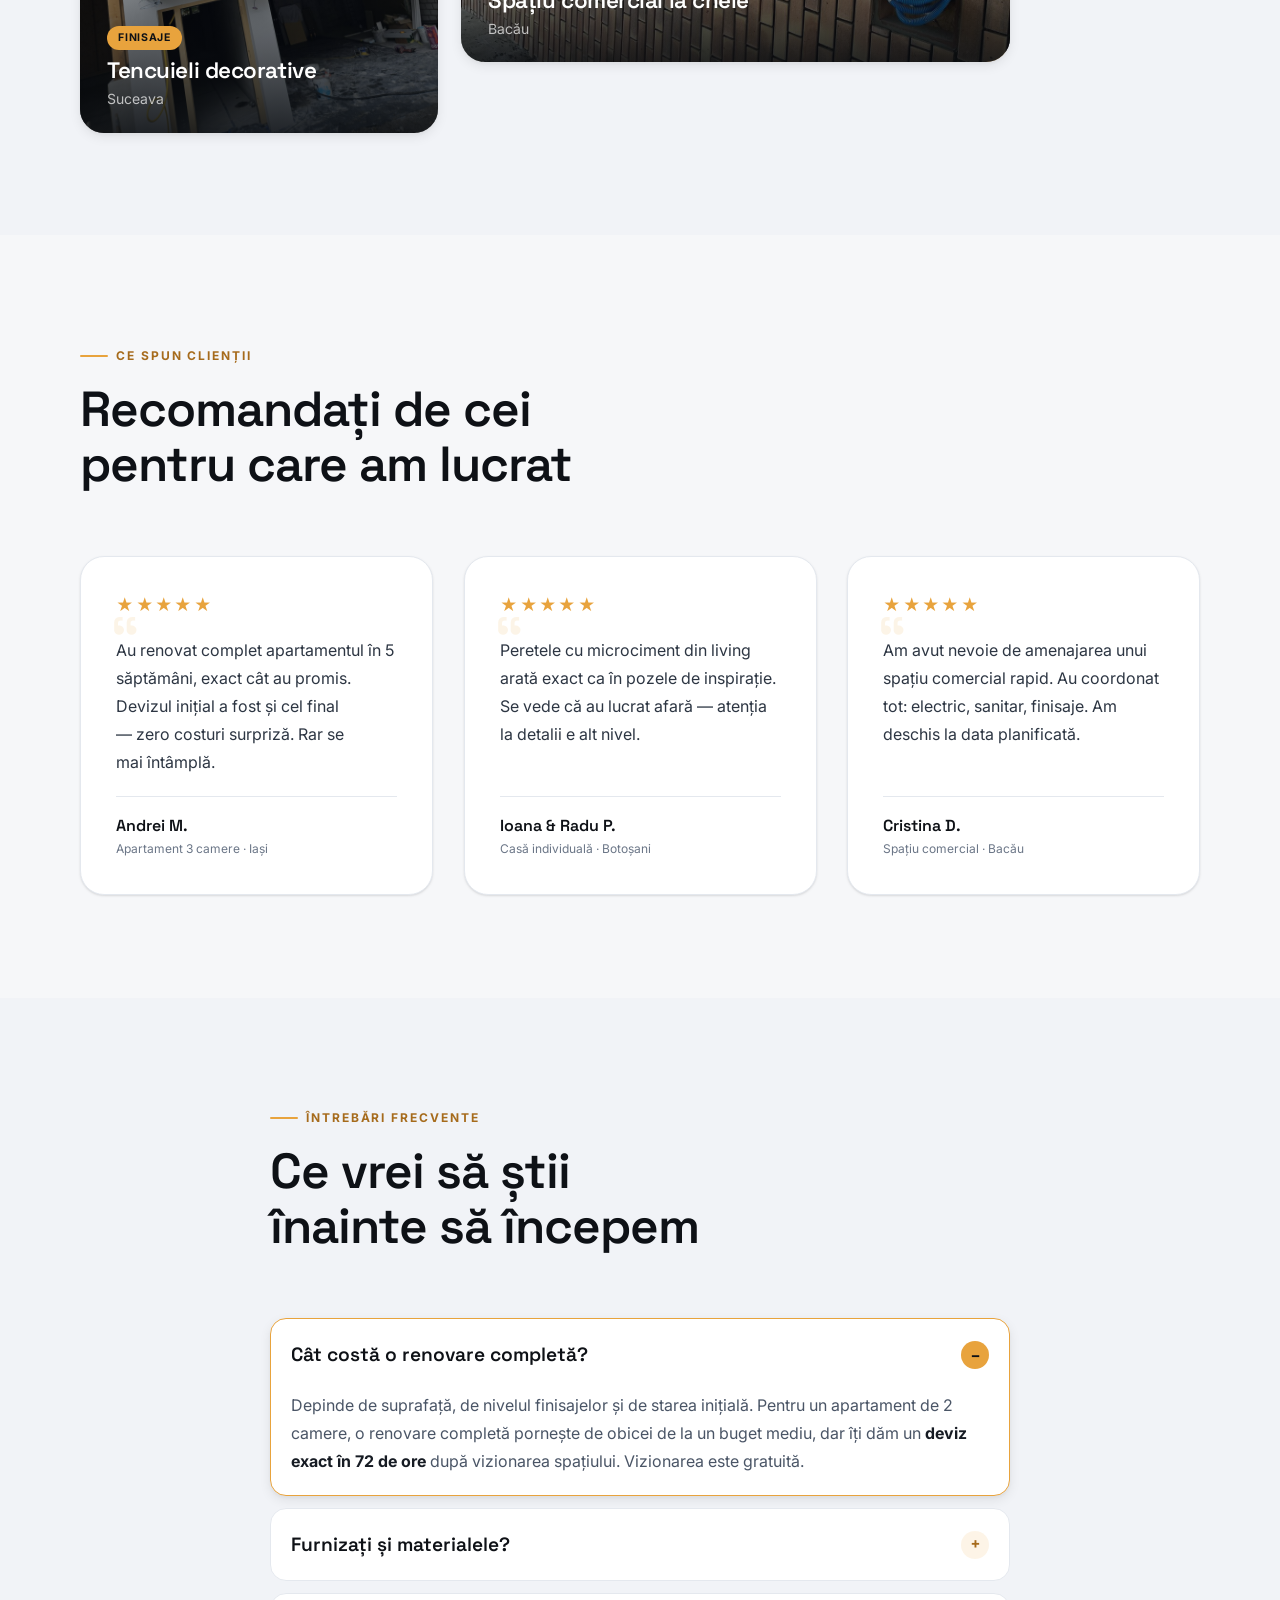
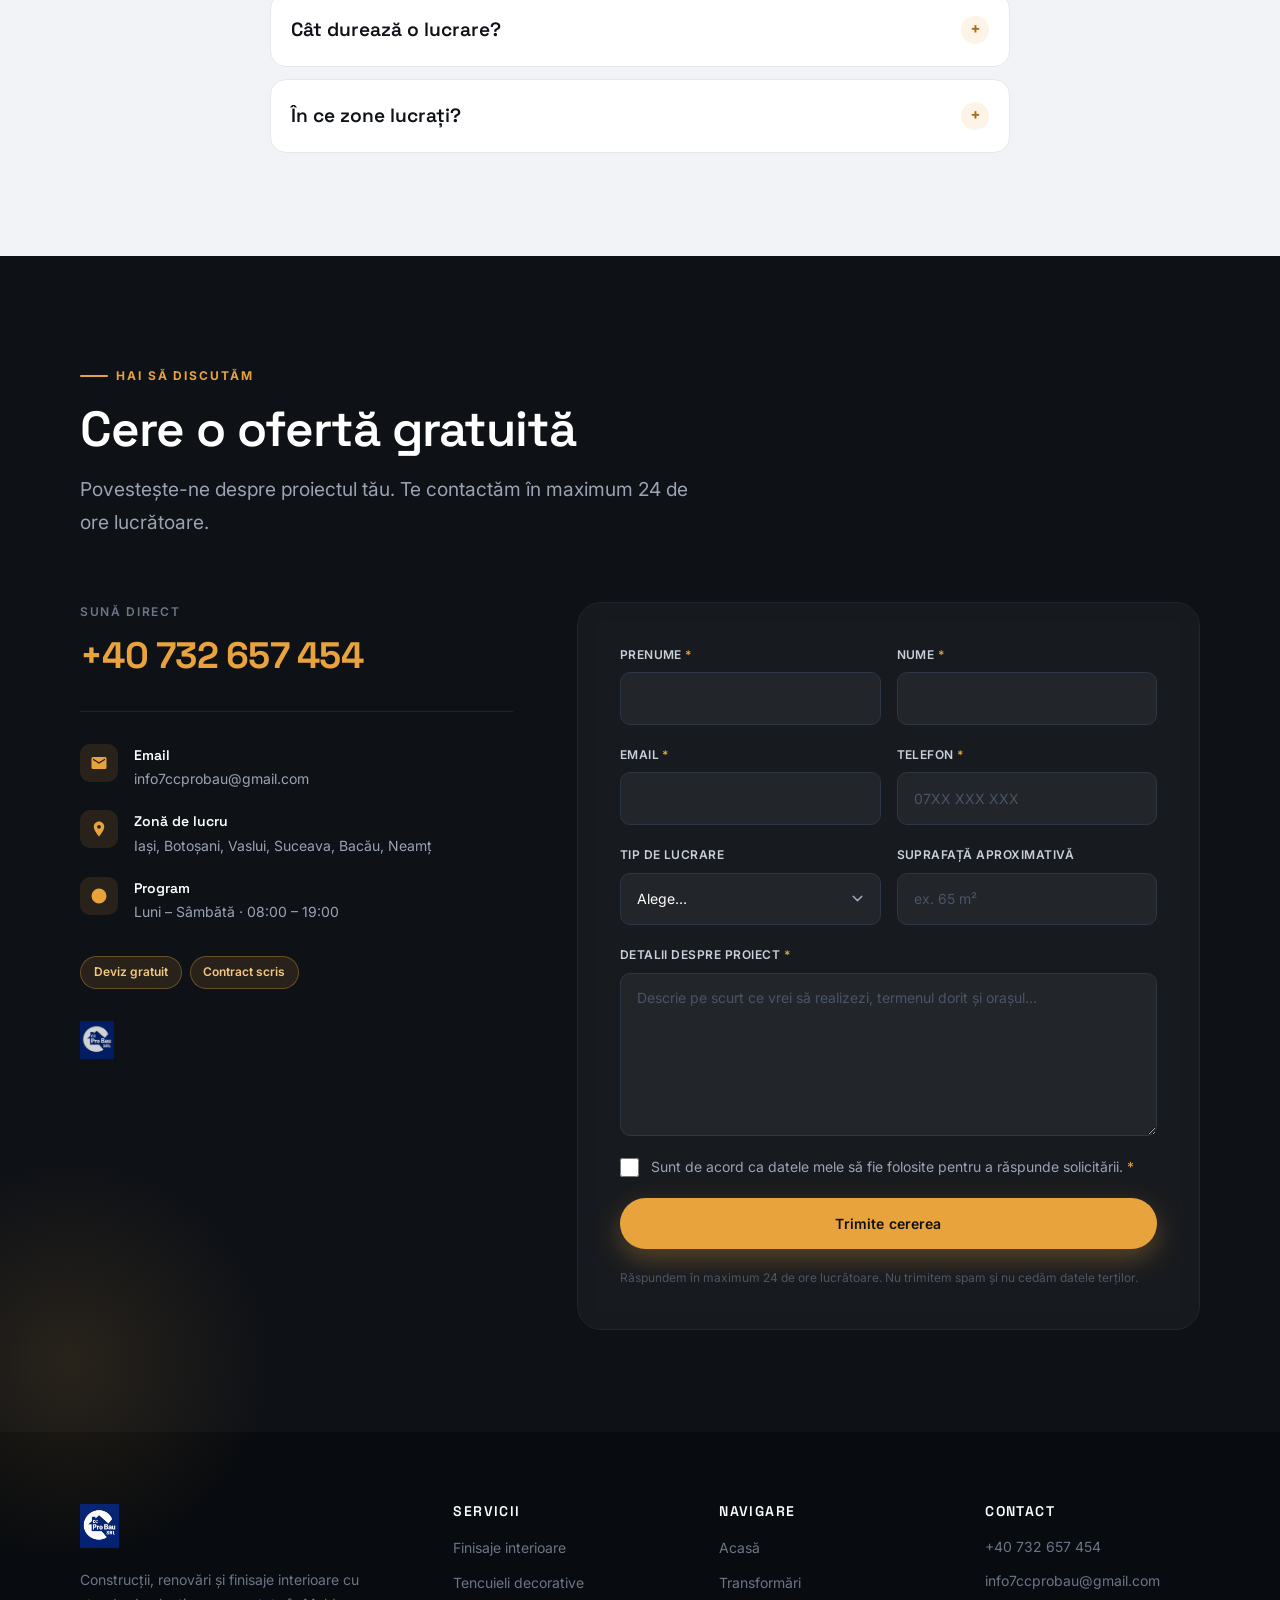
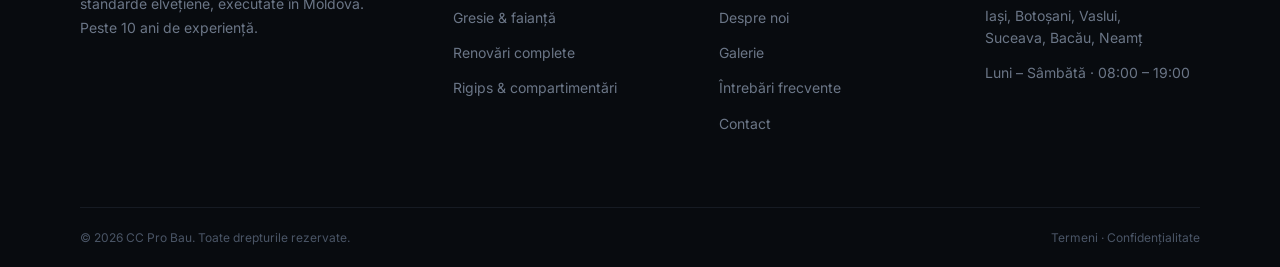
==== commit 10d3289c: "Update index.html" ====
--- a/index.html
+++ b/index.html
@@ -171,9 +171,9 @@
       </h1>
 
       <p data-reveal data-reveal-delay="160">
-         CC Pro Bau - firmă românească, echipă proprie, lucrări complete de
-         construcții și finisaje. Exterior și interior, de la structură până la
-         vopseaua finală.
+         CC Pro Bau - construim de la zero pană la ultimul detaliu.
+         Echipă proprie, execuție completă, lucrări la exterior si interior. 
+         De la structură pană la finsiajul final.
       </p>
 
       <div class="hero__actions" data-reveal data-reveal-delay="240">
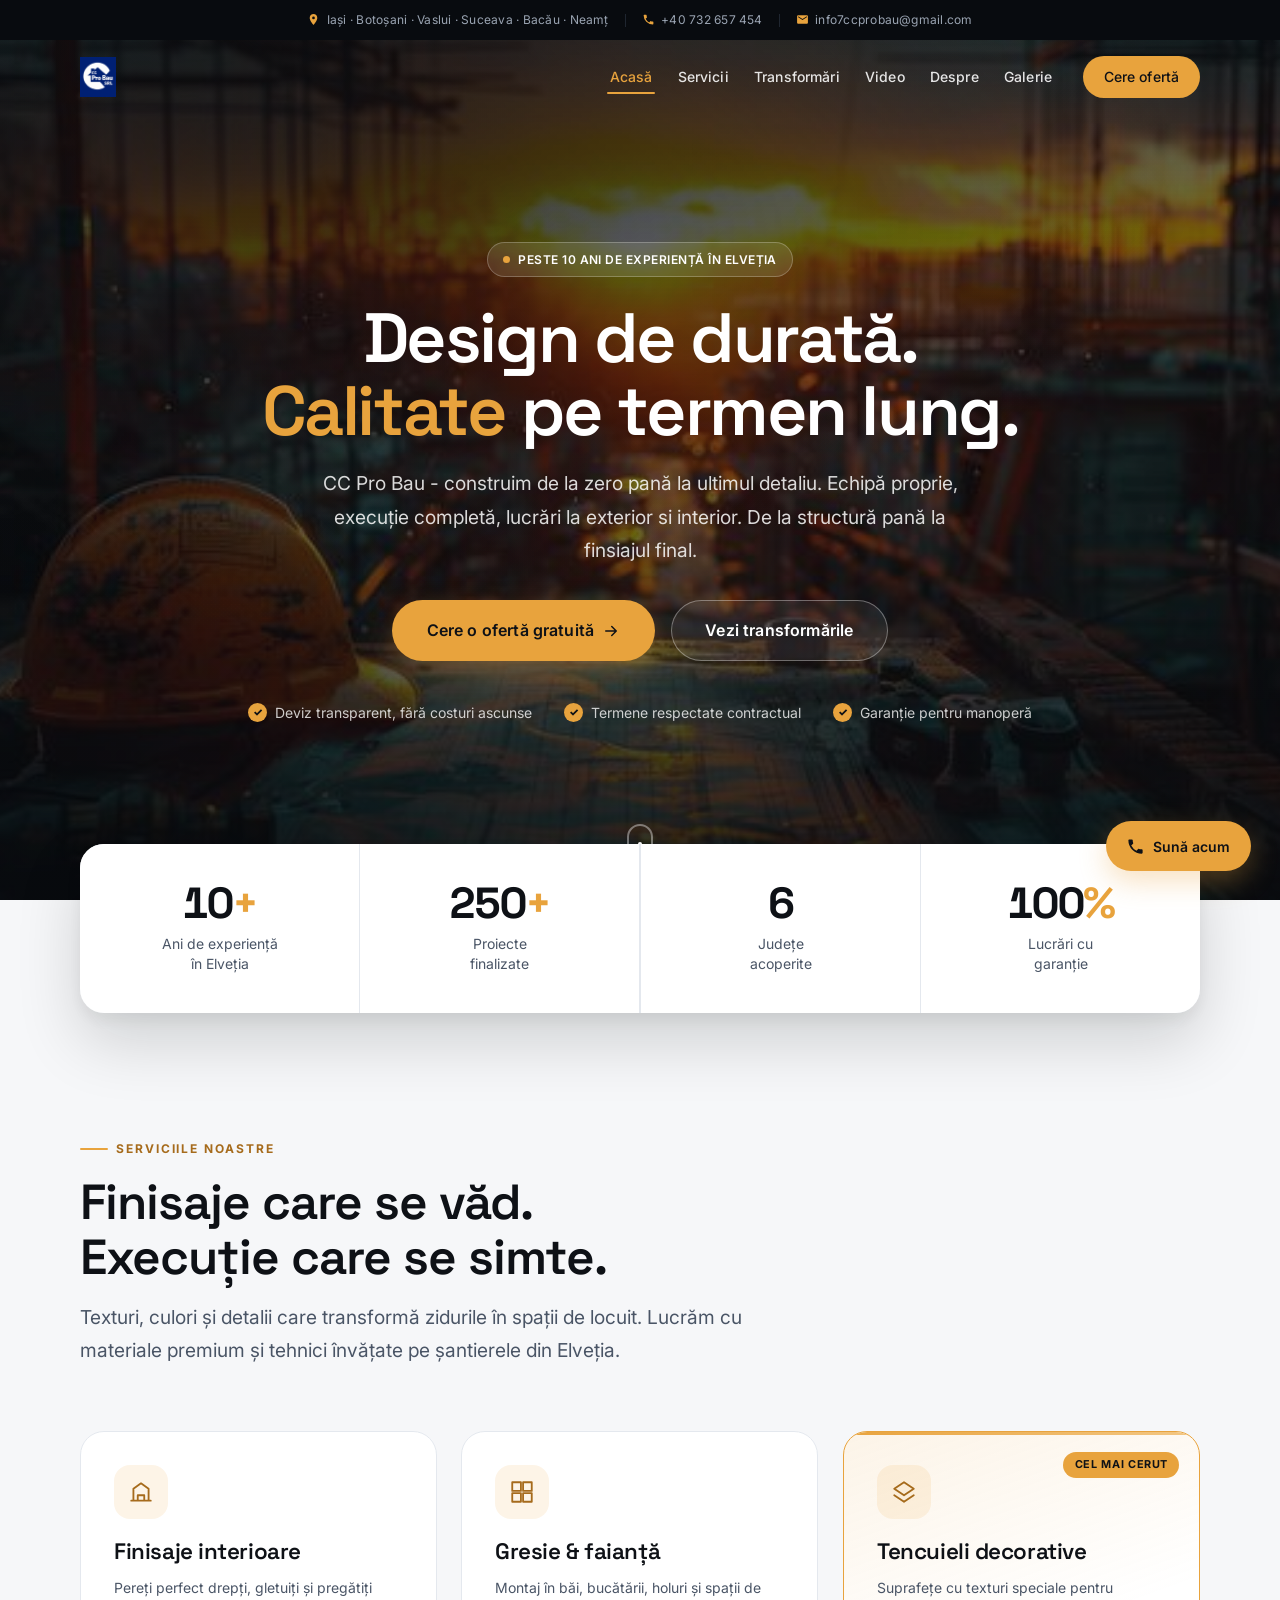
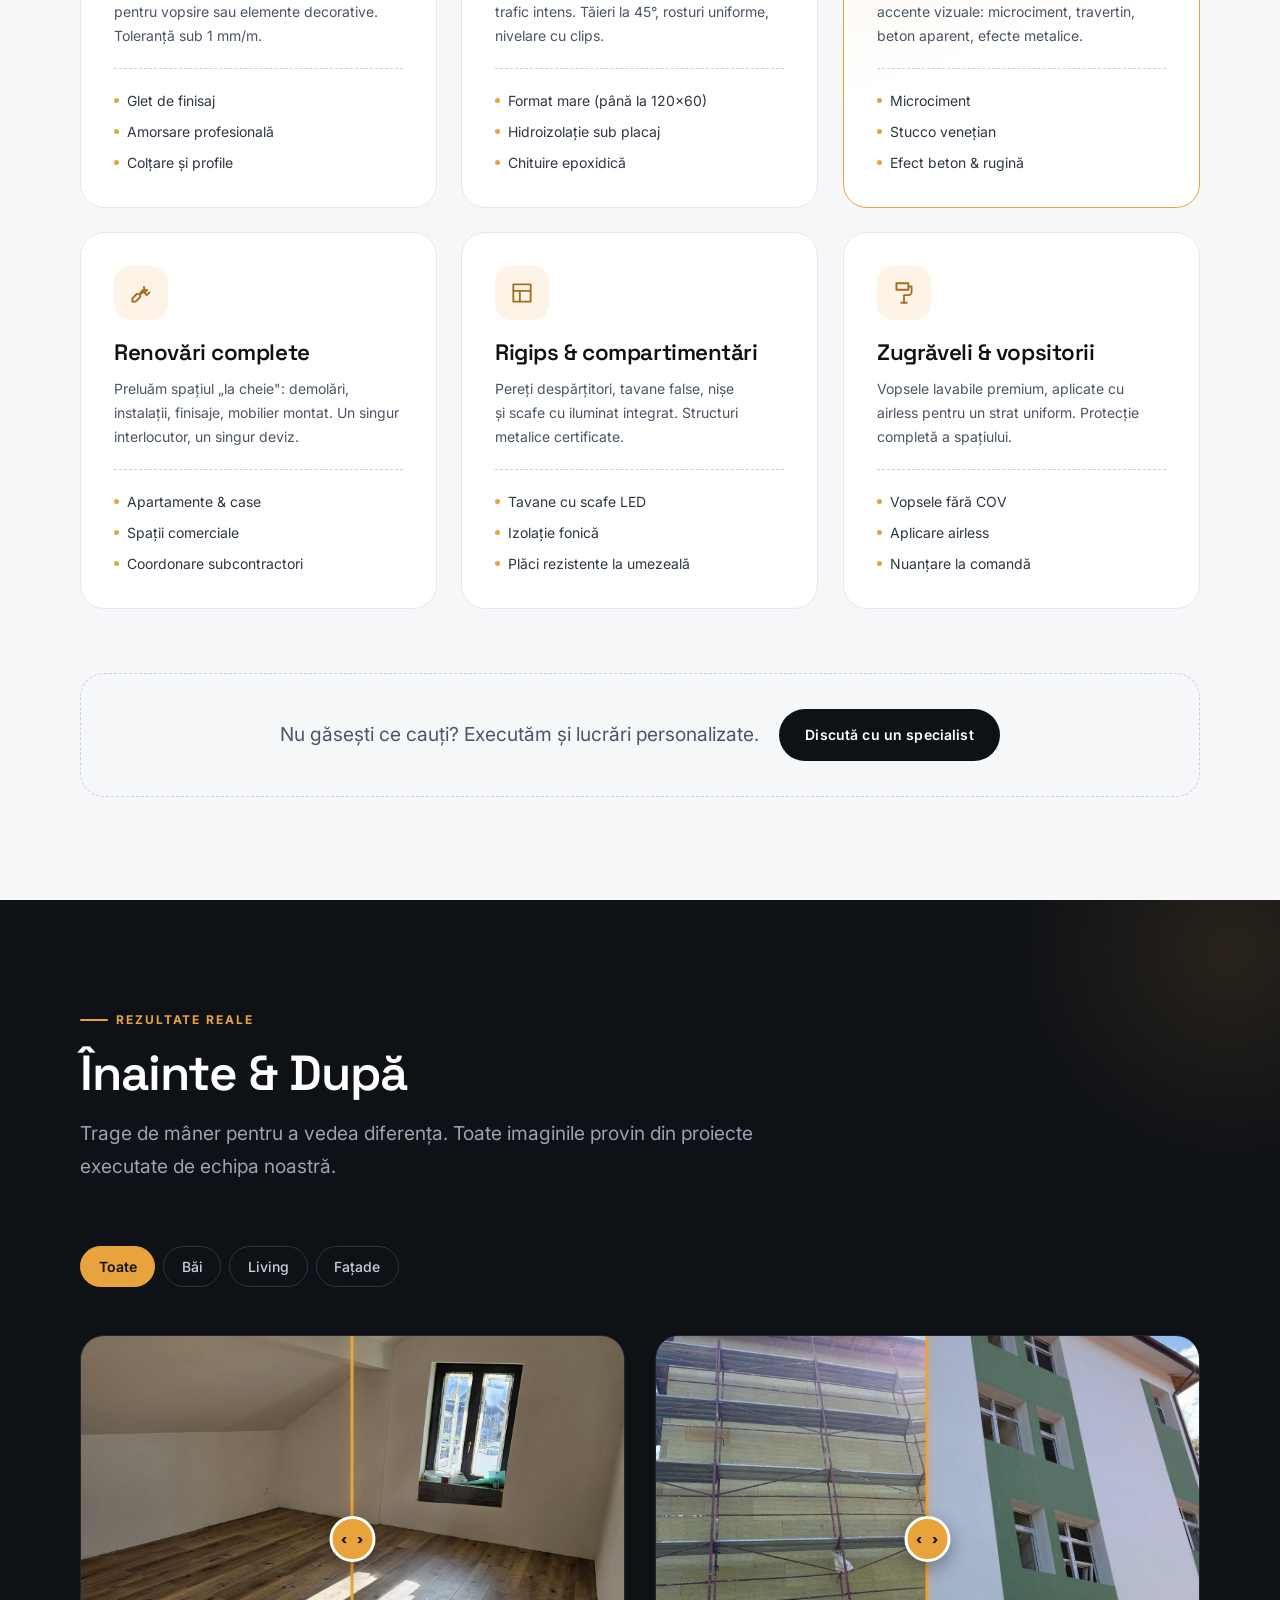
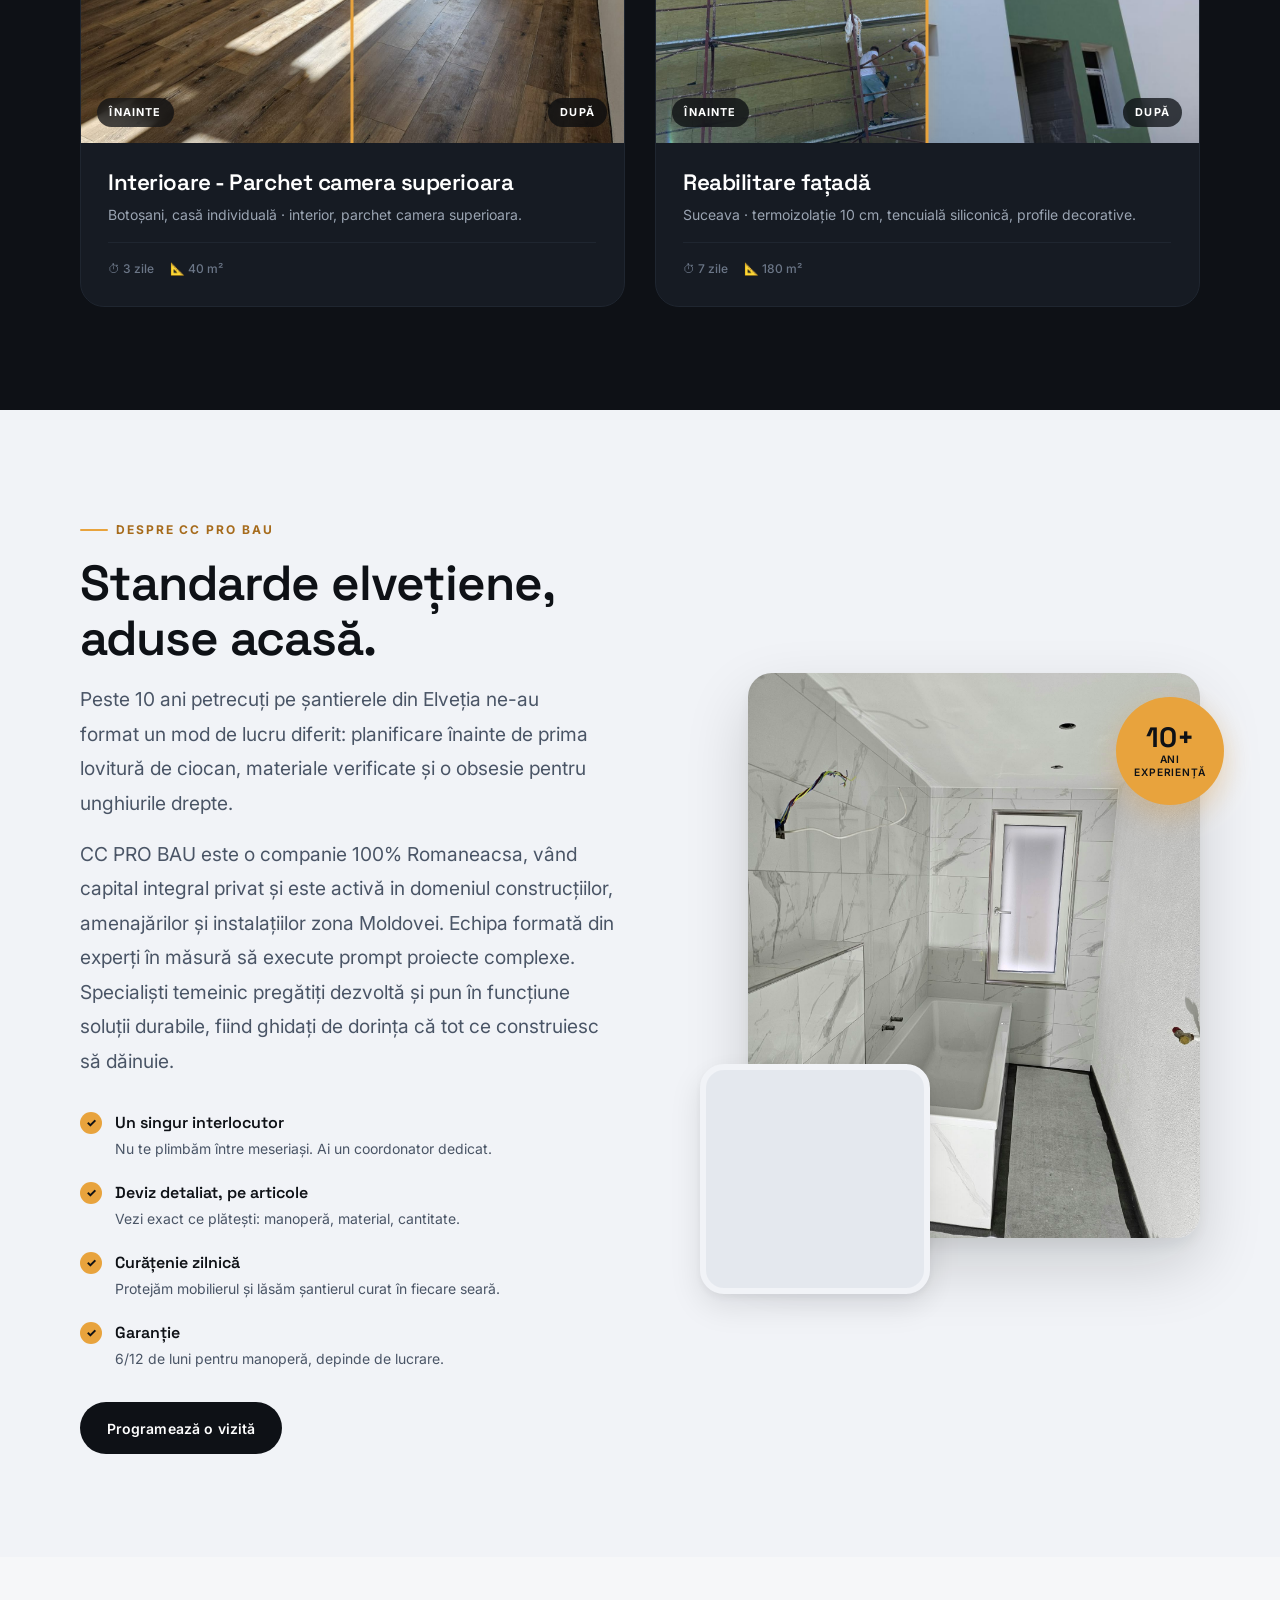
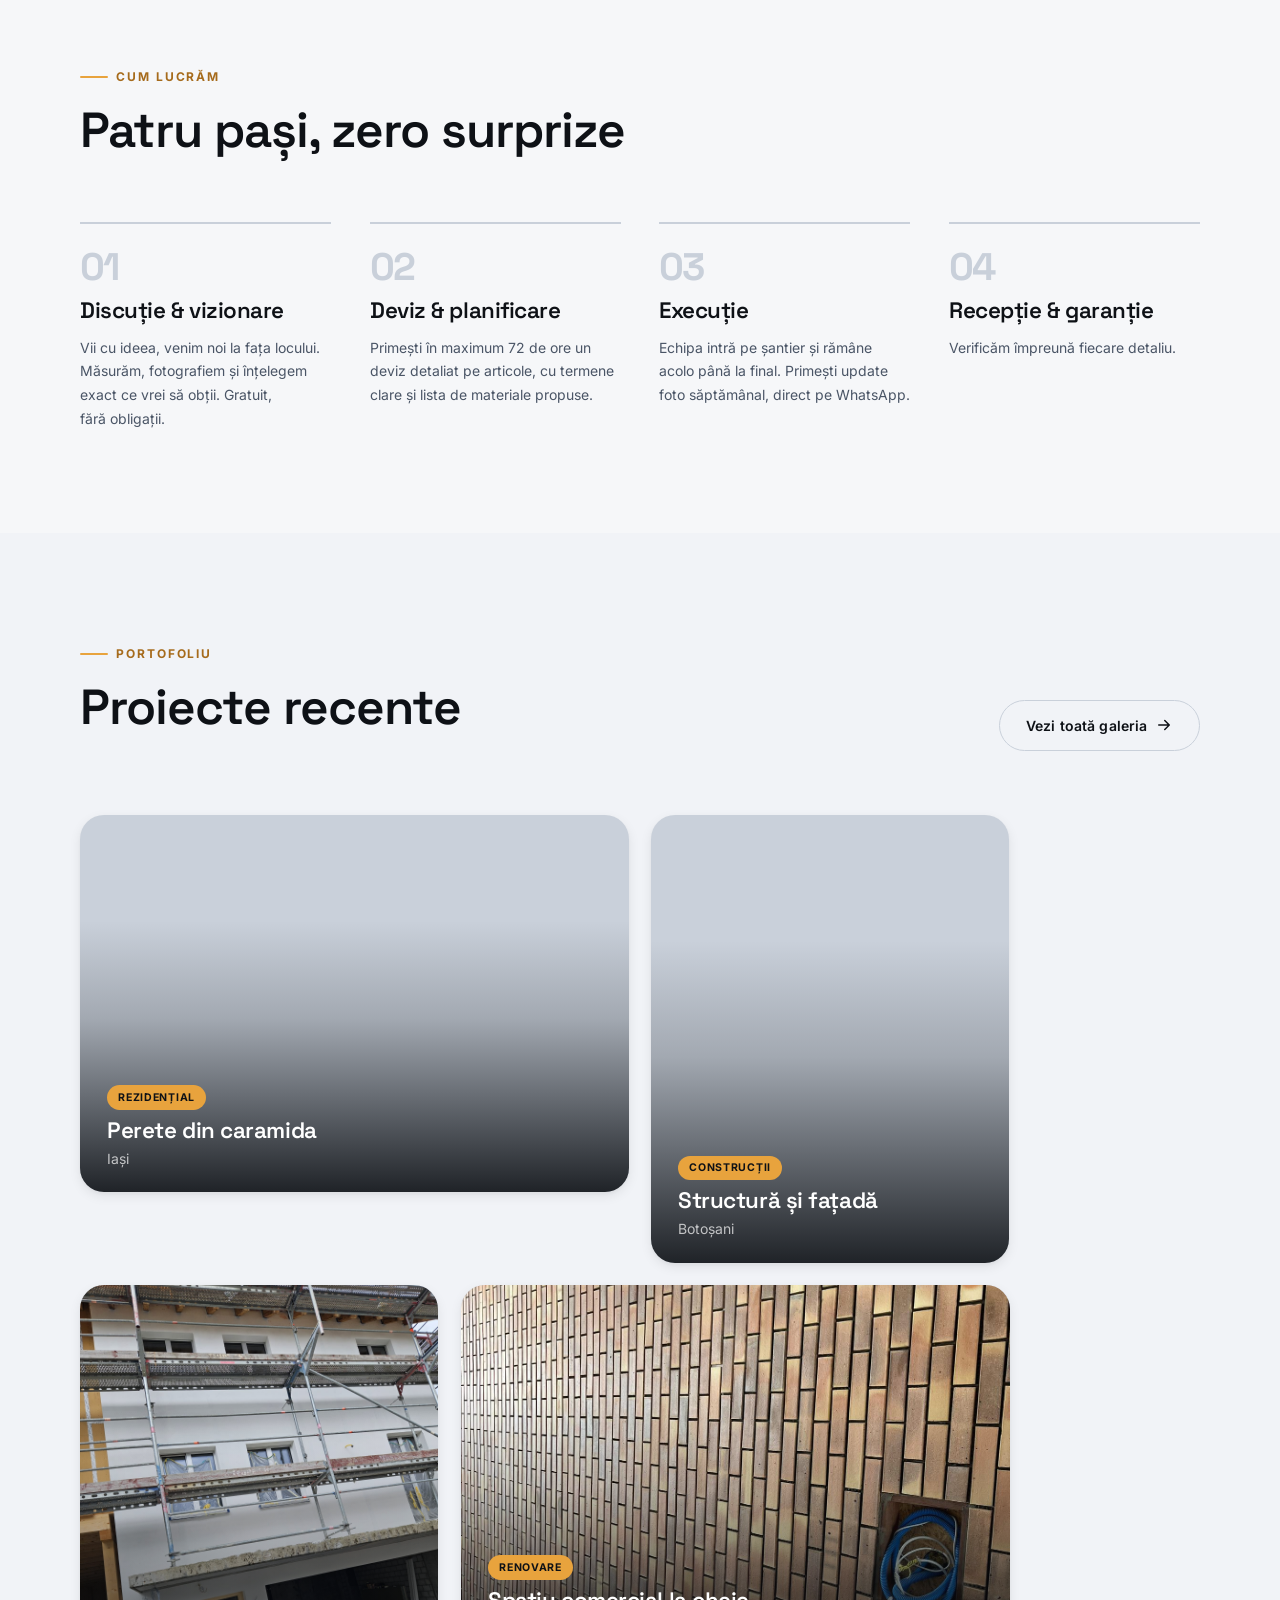
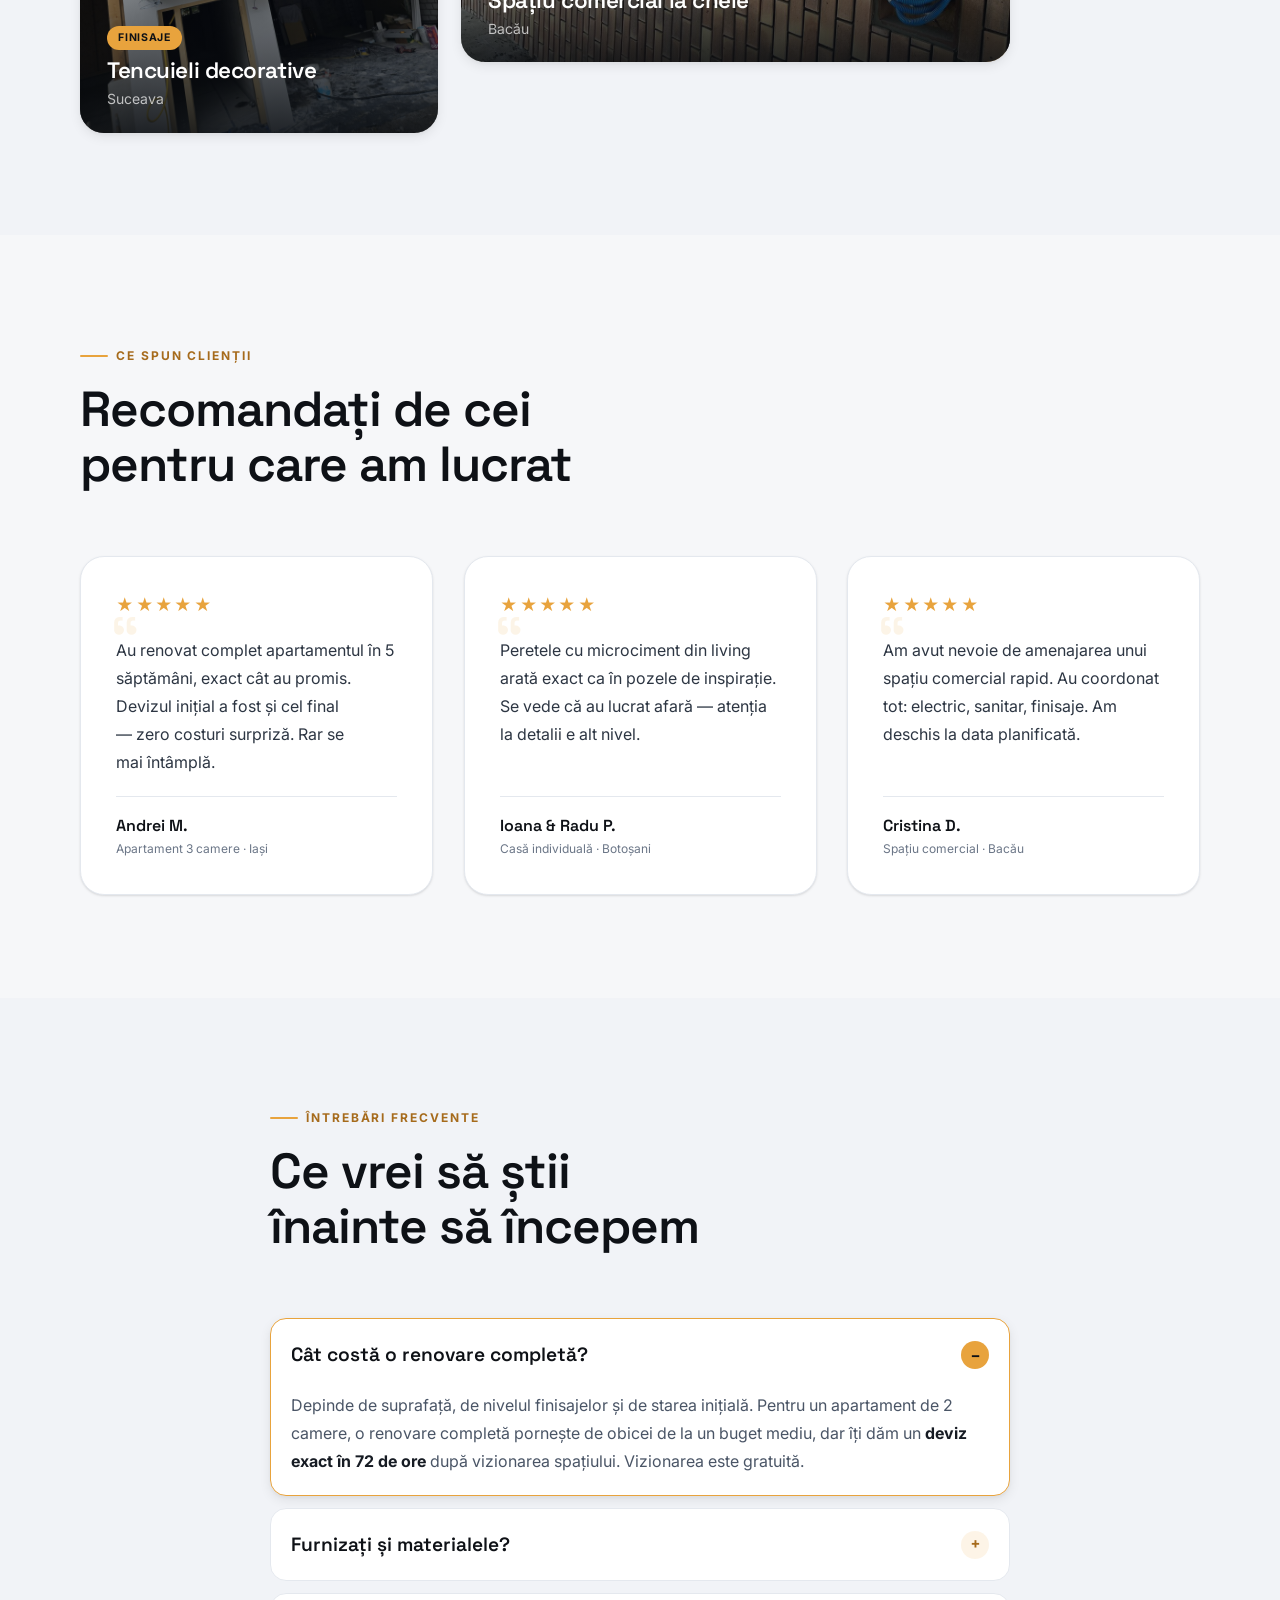
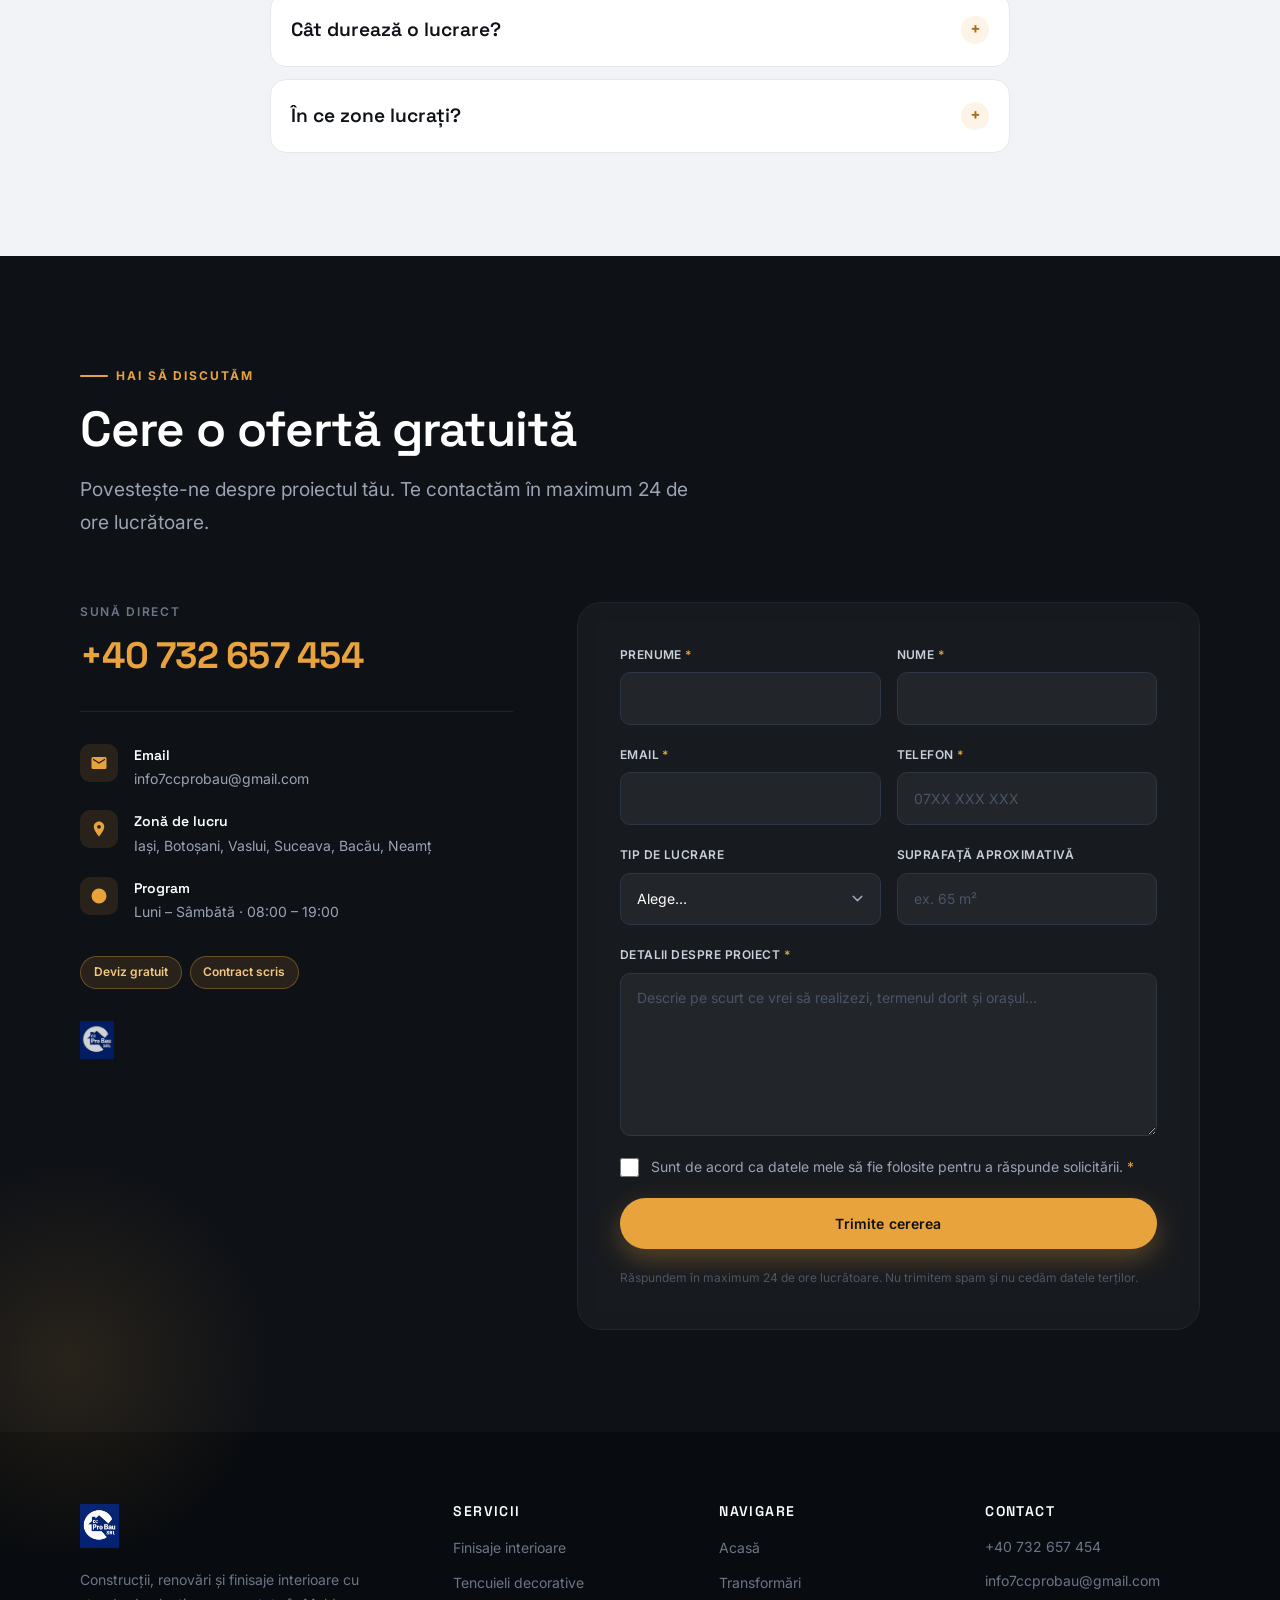
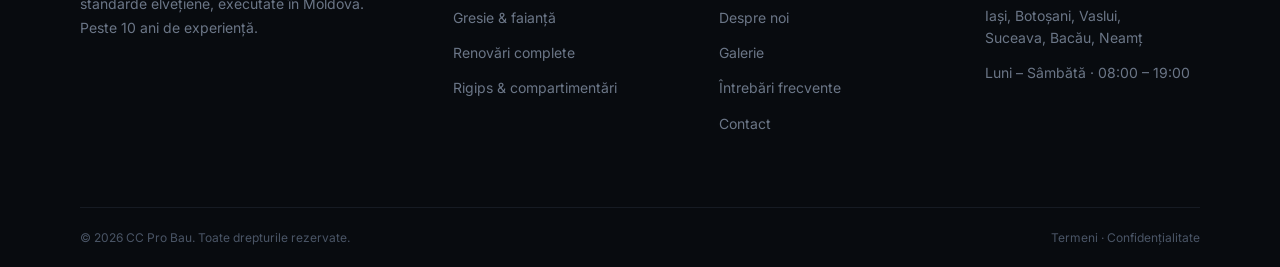
==== commit 748eeb7e: "Update image source in index.html" ====
--- a/index.html
+++ b/index.html
@@ -574,7 +574,7 @@
                  loading="lazy" decoding="async">
           </figure>
           <figure class="about__photo about__photo--sub">
-            <img src="meta/PHOTO_experienta_2.jpg"
+            <img src="meta/mini_char/7ef7249e-4917-406f-9a6c-572c5d15e1e2.jpeg"
                  alt="Echipa CC Pro Bau pe șantier"
                  loading="lazy" decoding="async">
           </figure>
